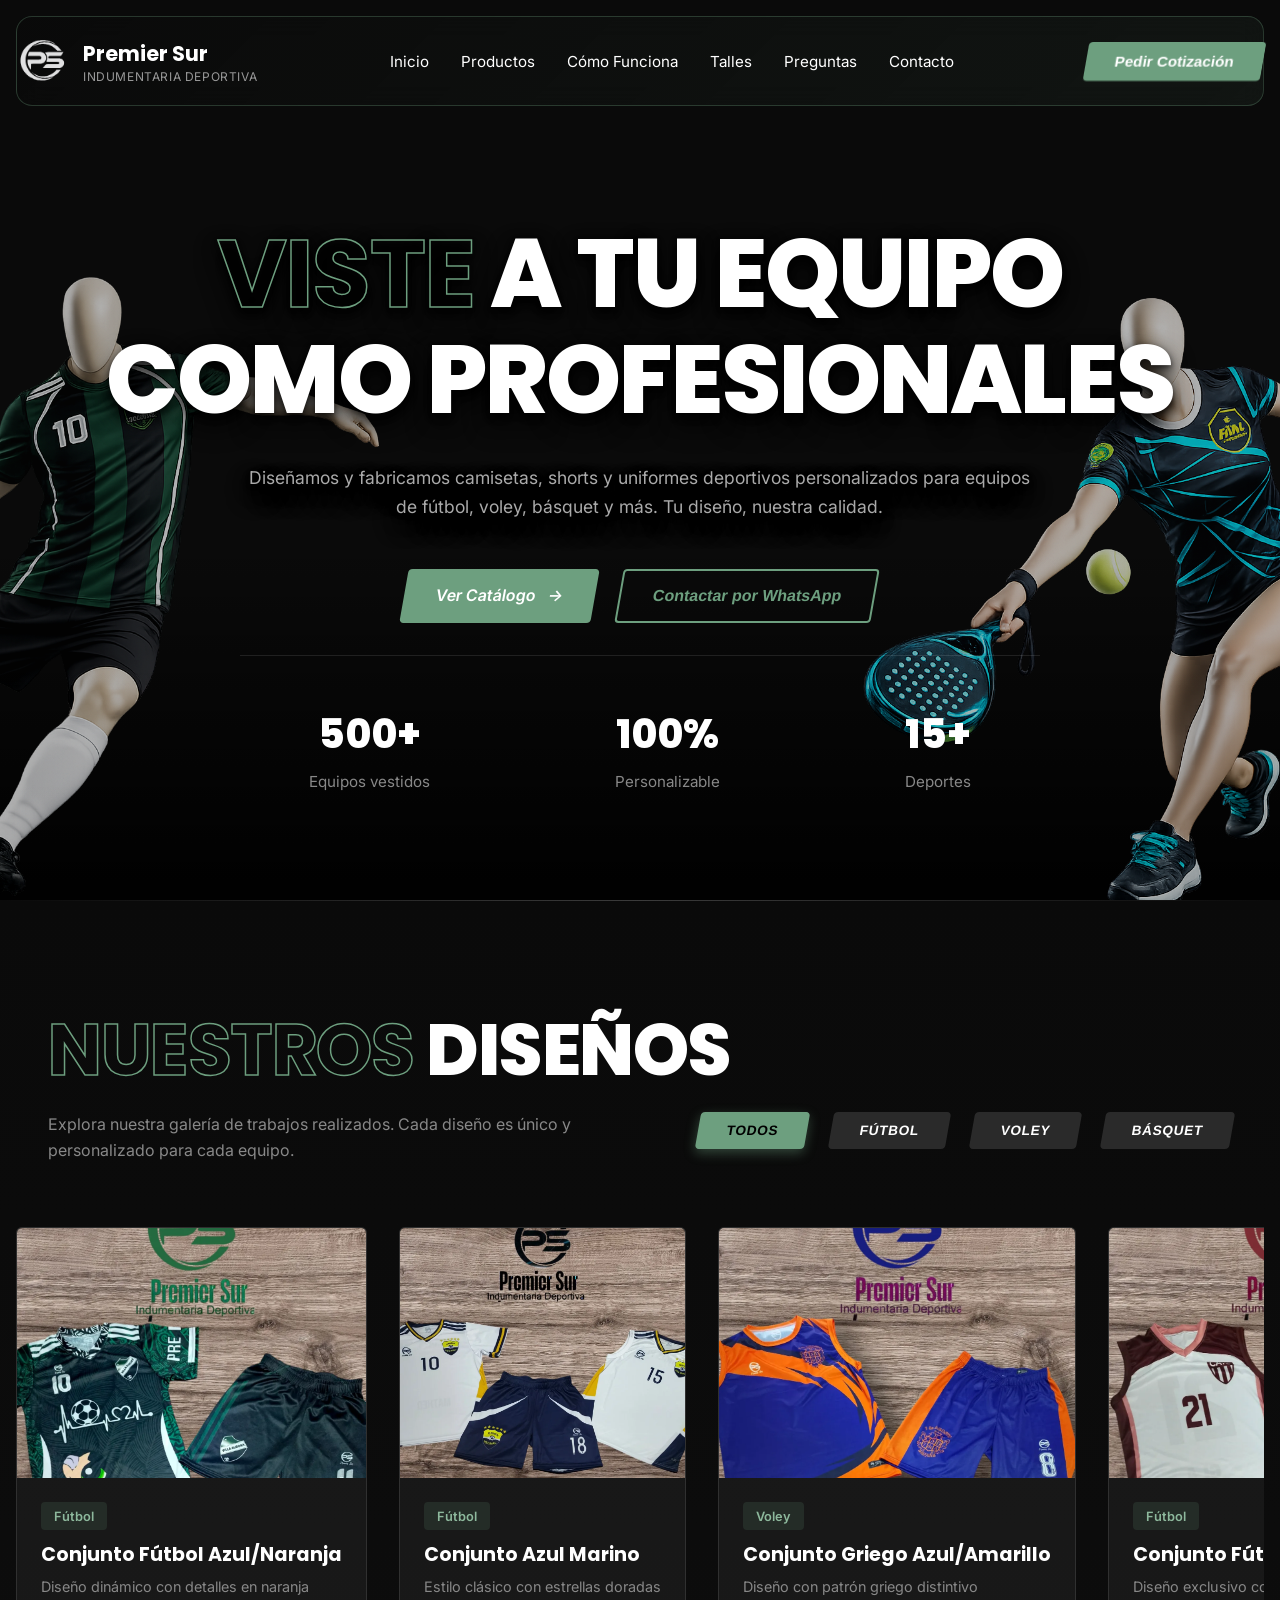
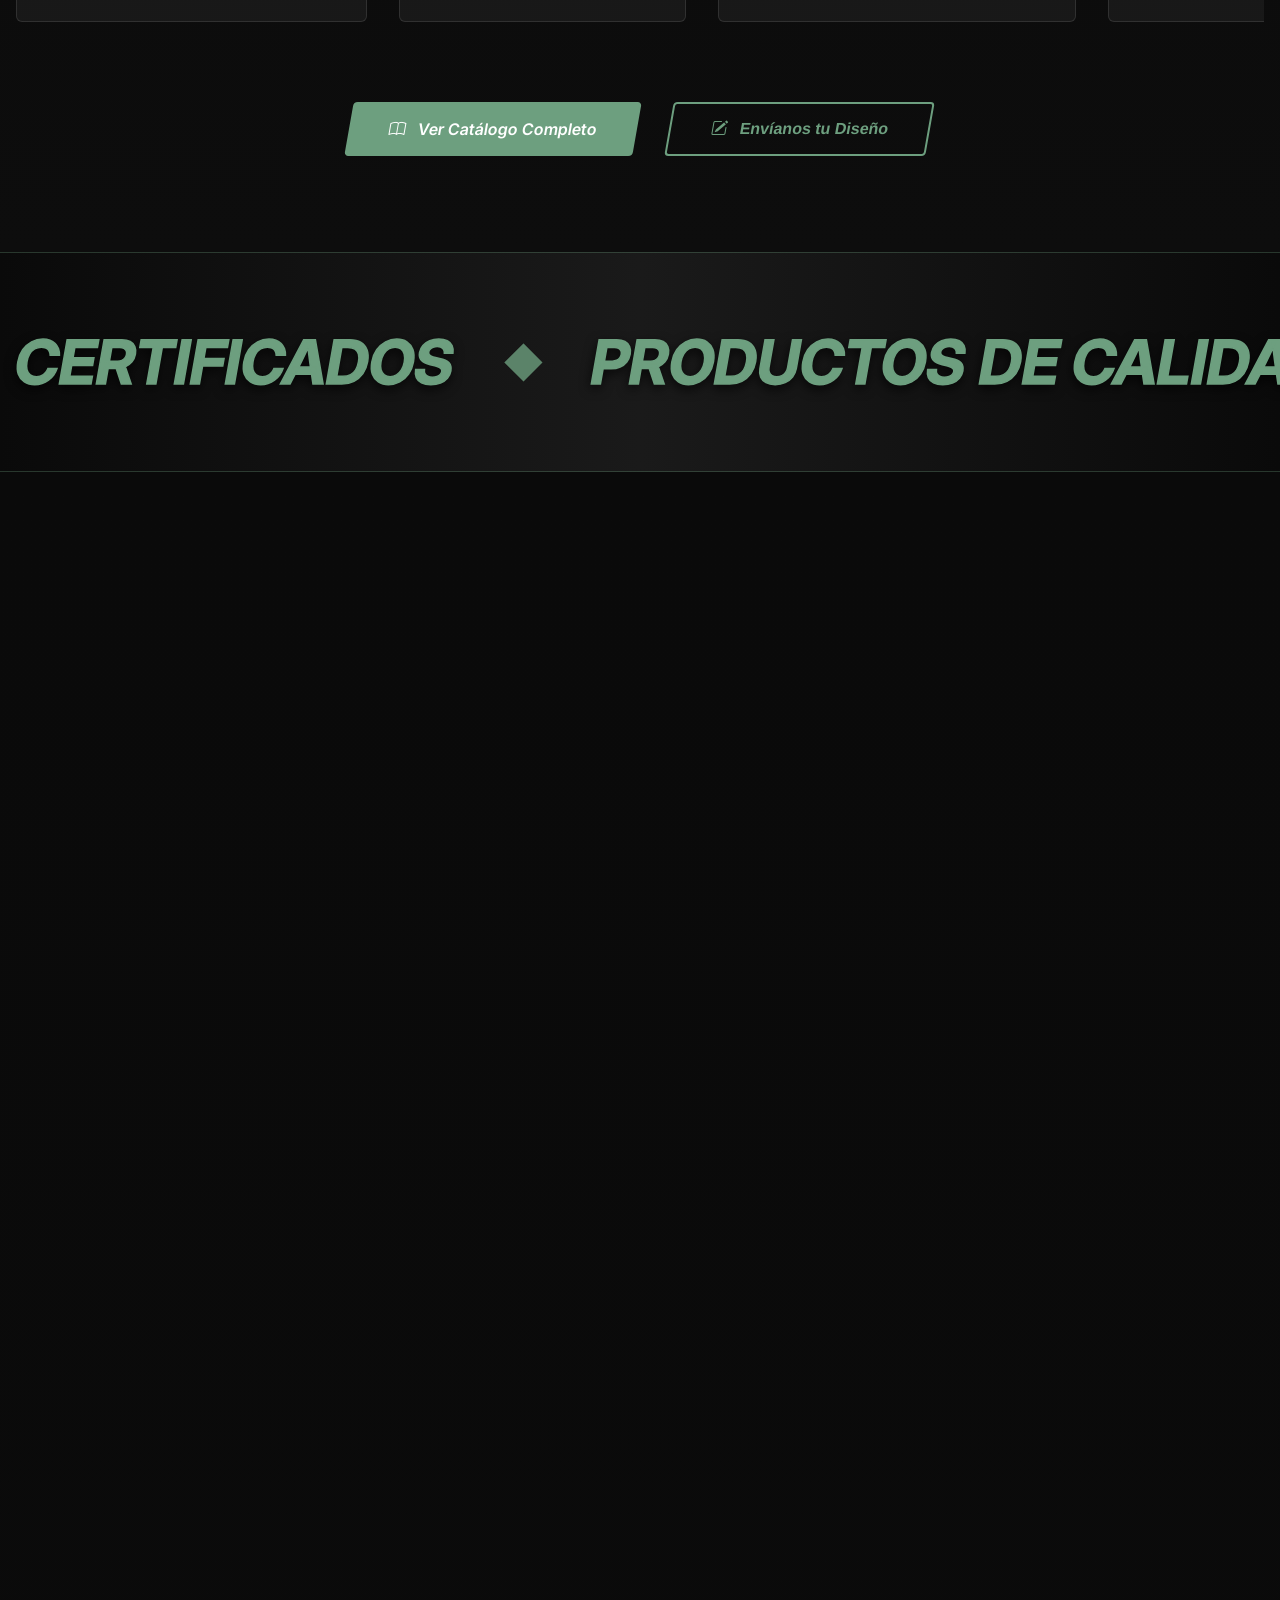
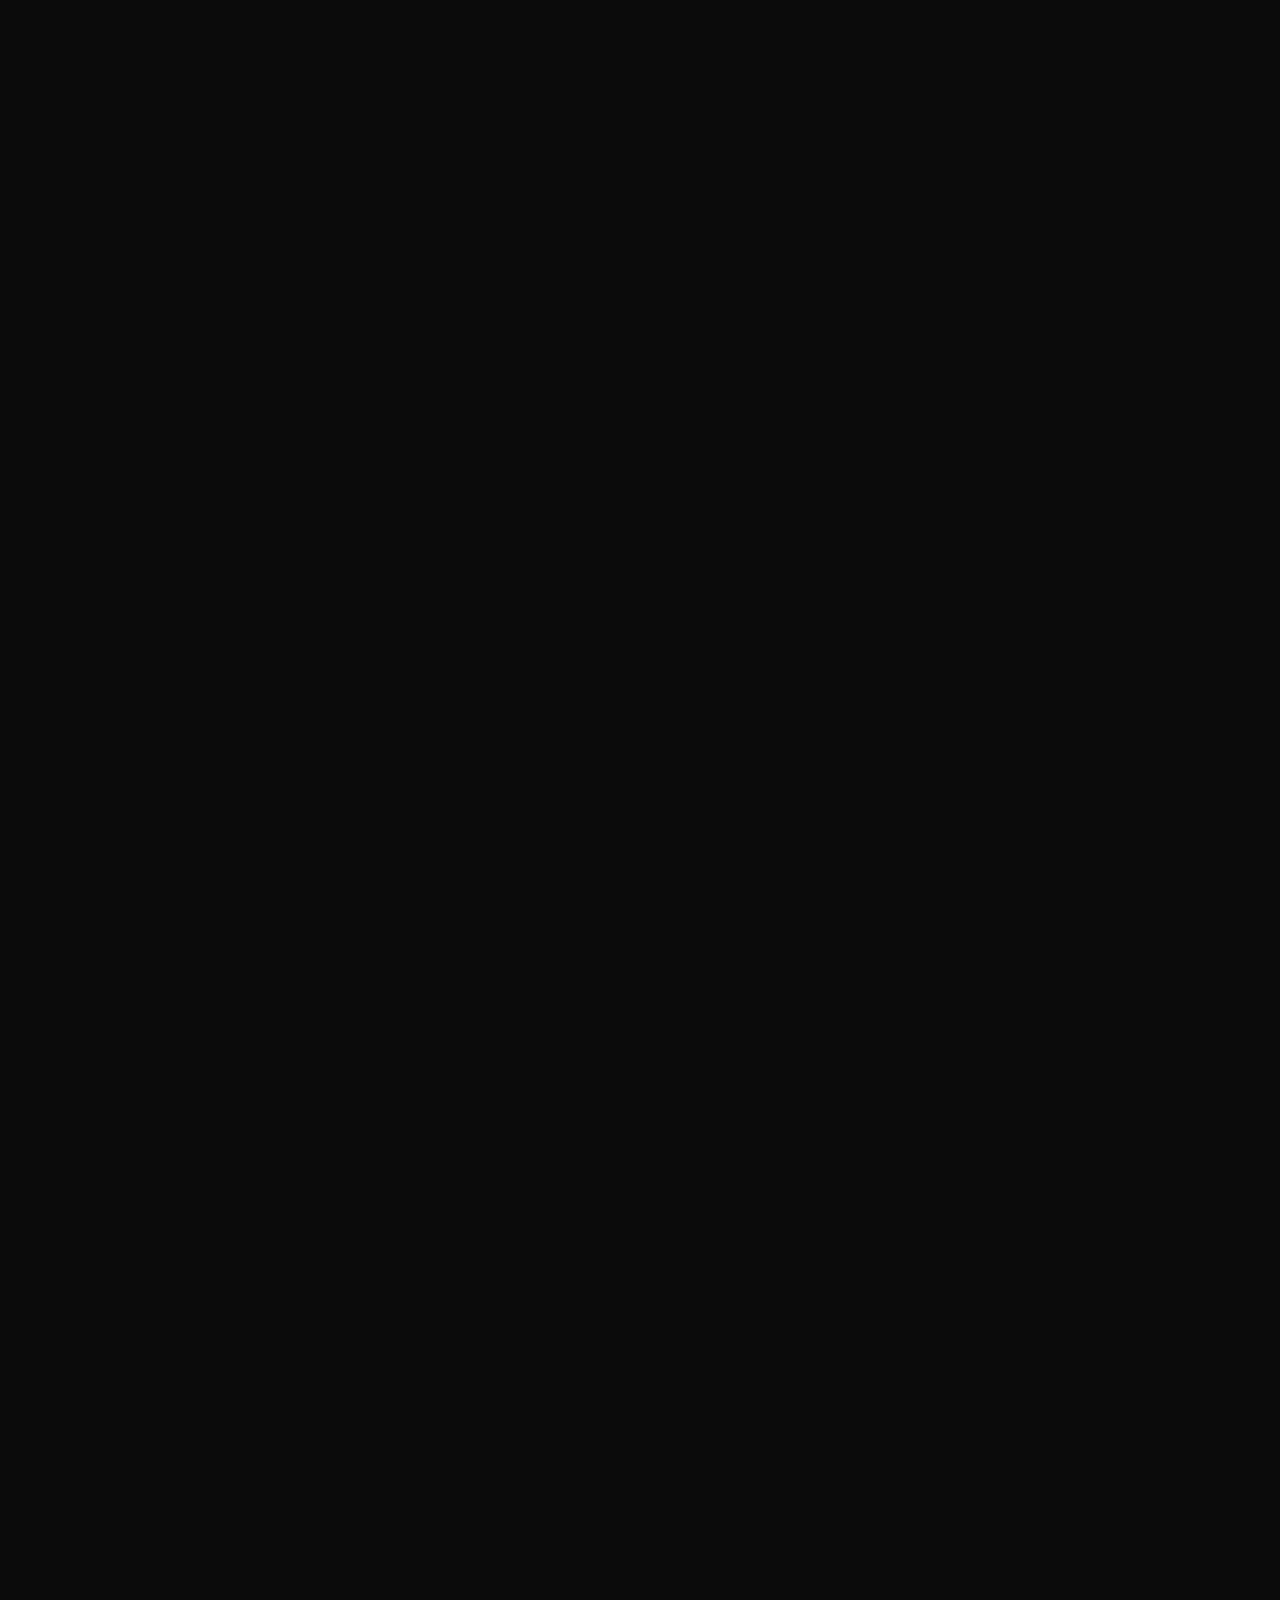
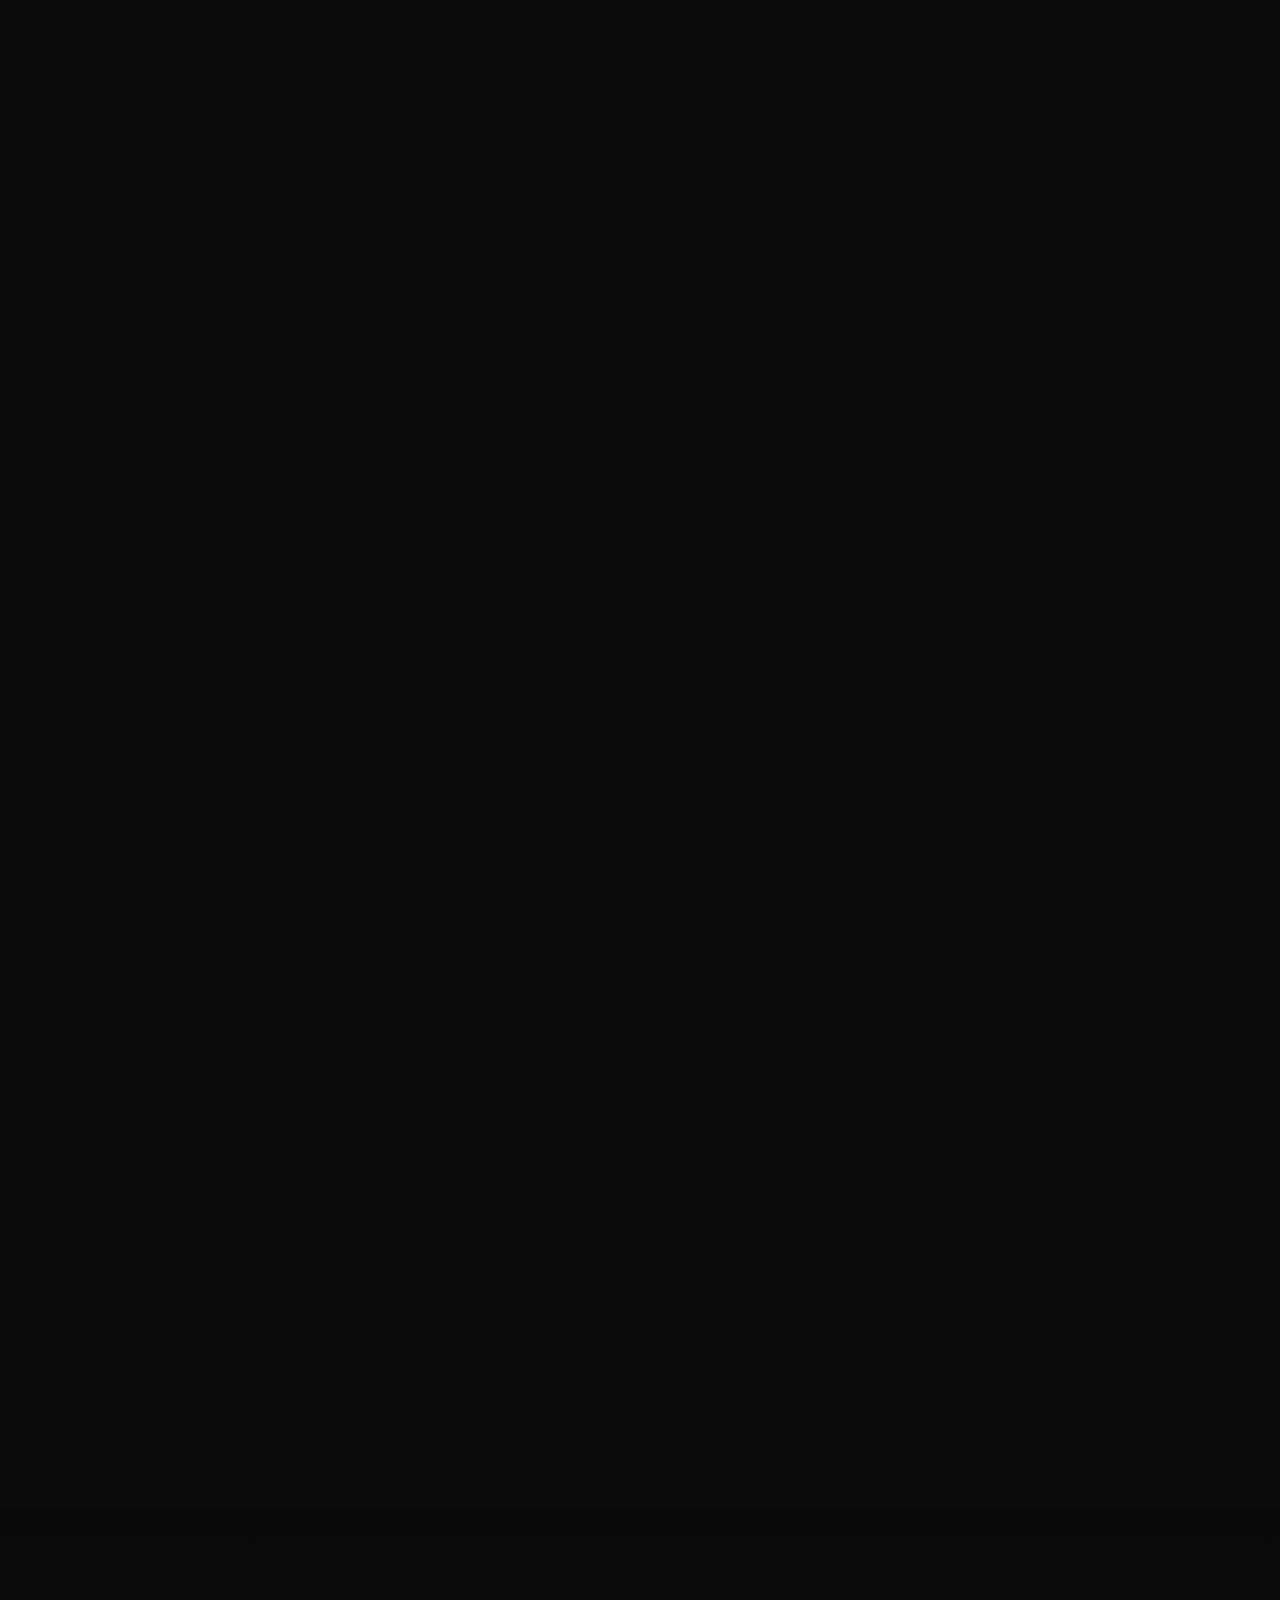
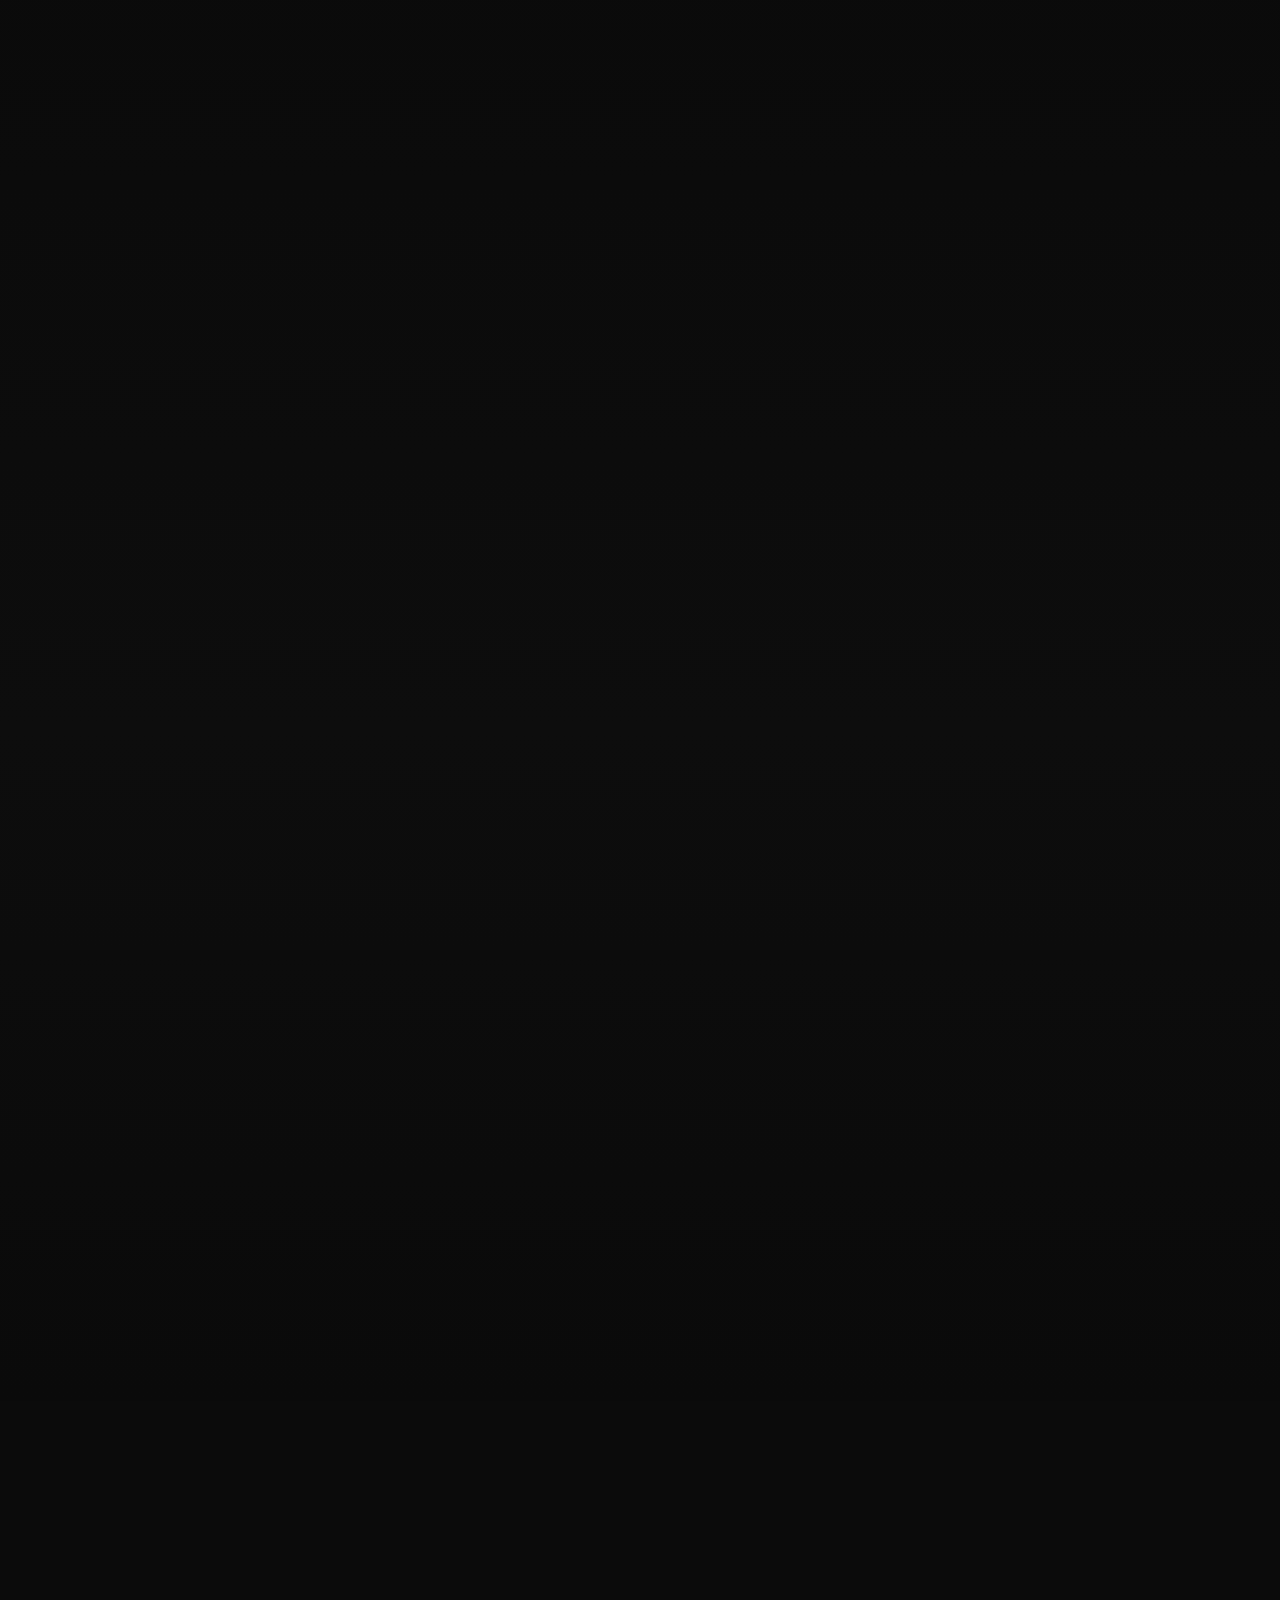
==== index.html @ 98ec3202 "Add files via upload" ====
<!doctype html>
<html lang="es">
  <head>
    <meta charset="UTF-8" />
    <meta name="viewport" content="width=device-width, initial-scale=1.0" />
    <title>Premier Sur - Indumentaria Deportiva</title>
    <link rel="preload" as="image" href="assets/Imagenes/Mockup 3.png" />
    <link rel="stylesheet" href="style.css" />
    <link
      rel="icon"
      type="image/png"
      href="assets/Logos/Premier Sur - Logo.png"
    />
    <link rel="preconnect" href="https://fonts.googleapis.com" />
    <link rel="preconnect" href="https://fonts.gstatic.com" crossorigin />
    <link
      href="https://fonts.googleapis.com/css2?family=Inter:wght@300;400;500;600;700&family=Poppins:wght@600;700;800&display=swap"
      rel="stylesheet"
    />
    <link
      rel="stylesheet"
      href="https://cdnjs.cloudflare.com/ajax/libs/font-awesome/6.4.0/css/all.min.css"
    />
    <link
      rel="stylesheet"
      href="https://cdn.jsdelivr.net/npm/bootstrap-icons@1.11.0/font/bootstrap-icons.css"
    />
  </head>
  <body>
    <!-- Progress Bar -->
    <div class="progress-bar" id="progressBar"></div>

    <!-- Navbar -->
    <nav class="navbar">
      <div class="navbar-container">
        <div class="logo">
          <img
            src="assets/Logos/Premier Sur - Logo.png"
            alt="Premier Sur Logo"
            class="logo-img"
          />
          <div class="logo-text">
            <h1>Premier Sur</h1>
            <p>INDUMENTARIA DEPORTIVA</p>
          </div>
        </div>
        <ul class="nav-links">
          <li><a href="#inicio">Inicio</a></li>
          <li><a href="#productos">Productos</a></li>
          <li><a href="#como-funciona">Cómo Funciona</a></li>
          <li><a href="#talles">Talles</a></li>
          <li><a href="#preguntas">Preguntas</a></li>
          <li><a href="#contacto">Contacto</a></li>
        </ul>
        <button class="btn-primary">Pedir Cotización</button>
        <button
          class="menu-hamburguesa"
          id="menuHamburguesa"
          type="button"
          aria-label="Abrir menú de navegación"
          aria-expanded="false"
          aria-controls="navLinksMobile"
        >
          <span></span>
          <span></span>
          <span></span>
        </button>
      </div>
      <!-- Menú móvil -->
      <ul class="nav-links-mobile" id="navLinksMobile">
        <li><a href="#inicio">Inicio</a></li>
        <li><a href="#productos">Productos</a></li>
        <li><a href="#como-funciona">Cómo Funciona</a></li>
        <li><a href="#talles">Talles</a></li>
        <li><a href="#preguntas">Preguntas</a></li>
        <li><a href="#contacto">Contacto</a></li>
        <li><a href="#" class="btn-primary-mobile">Pedir Cotización</a></li>
      </ul>
    </nav>

    <!-- Hero Section -->
    <section class="hero" id="inicio">
      <div id="vanta-waves"></div>
      <img
        src="assets/Imagenes/Mockup 3.png"
        alt="Jugador posando con uniforme deportivo"
        class="hero-player-bg"
        fetchpriority="high"
        decoding="async"
      />
      <img
        src="assets/Imagenes/Mockup Mujer 2.png"
        alt="Jugador posando con uniforme deportivo"
        class="hero-player-bg-right"
        decoding="async"
      />
      <div class="hero-content">
        <h2 class="hero-title">
          <span class="accent">VISTE</span> A TU EQUIPO <br />
          COMO PROFESIONALES
        </h2>

        <p class="hero-description">
          Diseñamos y fabricamos camisetas, shorts y uniformes deportivos
          personalizados para equipos de fútbol, voley, básquet y más. Tu
          diseño, nuestra calidad.
        </p>

        <div class="hero-buttons">
          <a href="catalogo/index.html" class="btn-secondary"
            >Ver Catálogo <span>→</span></a
          >
          <button class="btn-whatsapp">Contactar por WhatsApp</button>
        </div>

        <div class="hero-stats">
          <div class="stat">
            <h3>500+</h3>
            <p>Equipos vestidos</p>
          </div>
          <div class="stat">
            <h3>100%</h3>
            <p>Personalizable</p>
          </div>
          <div class="stat">
            <h3>15+</h3>
            <p>Deportes</p>
          </div>
        </div>
      </div>
    </section>

    <!-- Nuestros Diseños Section -->
    <section class="designs" id="productos">
      <div class="designs-container">
        <div class="designs-header">
          <h2 class="designs-title">
            <span class="accent">NUESTROS</span> DISEÑOS
          </h2>
          <div class="designs-footer">
            <p class="designs-description">
              Explora nuestra galería de trabajos realizados. Cada diseño es
              único y personalizado para cada equipo.
            </p>
            <!-- Filtros -->
            <div class="filters">
              <button class="filter-btn active" data-filter="todos">
                Todos
              </button>
              <button class="filter-btn" data-filter="futbol">Fútbol</button>
              <button class="filter-btn" data-filter="voley">Voley</button>
              <button class="filter-btn" data-filter="basquet">Básquet</button>
            </div>
          </div>
        </div>

        <!-- Carrusel de Productos -->
        <div class="carousel-container">
          <div class="carousel">
            <!-- Producto 1 -->
            <div class="product-card" data-category="futbol">
              <div class="product-image">
                <img
                  src="assets/Productos/584405139_18020913800787778_7229598298872701147_n.webp"
                  alt="Conjunto Fútbol Azul/Naranja"
                  loading="lazy"
                  decoding="async"
                />
              </div>
              <div class="product-info">
                <span class="product-category">Fútbol</span>
                <h3 class="product-title">Conjunto Fútbol Azul/Naranja</h3>
                <p class="product-description">
                  Diseño dinámico con detalles en naranja
                </p>
              </div>
            </div>

            <!-- Producto 2 -->
            <div class="product-card" data-category="futbol">
              <div class="product-image">
                <img
                  src="assets/Productos/584622330_18020913872787778_2984332393380680425_n.webp"
                  alt="Conjunto Azul Marino"
                  loading="lazy"
                  decoding="async"
                />
              </div>
              <div class="product-info">
                <span class="product-category">Fútbol</span>
                <h3 class="product-title">Conjunto Azul Marino</h3>
                <p class="product-description">
                  Estilo clásico con estrellas doradas
                </p>
              </div>
            </div>

            <!-- Producto 3 -->
            <div class="product-card" data-category="voley">
              <div class="product-image">
                <img
                  src="assets/Productos/587605614_18020913896787778_8287935366397675098_n.webp"
                  alt="Conjunto Voley Griego"
                  loading="lazy"
                  decoding="async"
                />
              </div>
              <div class="product-info">
                <span class="product-category">Voley</span>
                <h3 class="product-title">Conjunto Griego Azul/Amarillo</h3>
                <p class="product-description">
                  Diseño con patrón griego distintivo
                </p>
              </div>
            </div>

            <!-- Producto 4 -->
            <div class="product-card" data-category="futbol">
              <div class="product-image">
                <img
                  src="assets/Productos/583894400_18020913605787778_8086942876133700660_n.webp"
                  alt="Conjunto Fútbol"
                  loading="lazy"
                  decoding="async"
                />
              </div>
              <div class="product-info">
                <span class="product-category">Fútbol</span>
                <h3 class="product-title">Conjunto Fútbol Personalizado</h3>
                <p class="product-description">
                  Diseño exclusivo con detalles especiales
                </p>
              </div>
            </div>

            <!-- Producto 5 -->
            <div class="product-card" data-category="basquet">
              <div class="product-image">
                <img
                  src="assets/Productos/583984630_18020913410787778_1029991910318949219_n.webp"
                  alt="Uniforme Básquet"
                  loading="lazy"
                  decoding="async"
                />
              </div>
              <div class="product-info">
                <span class="product-category">Básquet</span>
                <h3 class="product-title">Uniforme Básquet Moderno</h3>
                <p class="product-description">
                  Corte ergonómico de alto rendimiento
                </p>
              </div>
            </div>

            <!-- Producto 6 -->
            <div class="product-card" data-category="voley">
              <div class="product-image">
                <img
                  src="assets/Productos/584323780_18020913770787778_8447651840960342685_n.webp"
                  alt="Conjunto Voley"
                  loading="lazy"
                  decoding="async"
                />
              </div>
              <div class="product-info">
                <span class="product-category">Voley</span>
                <h3 class="product-title">Conjunto Voley Premium</h3>
                <p class="product-description">
                  Tela transpirable y resistente
                </p>
              </div>
            </div>
          </div>
        </div>

        <!-- Botones de Catálogo y Diseño -->
        <div class="products-buttons">
          <a href="/catalogo/" class="btn-catalog">
            <i class="bi bi-book"></i>
            Ver Catálogo Completo
          </a>
          <button class="btn-design">
            <i class="bi bi-pencil-square"></i>
            Envíanos tu Diseño
          </button>
        </div>
      </div>
    </section>

    <!-- Banner Animado -->
    <div class="banner-animado">
      <div class="banner-contenido">
        <span class="banner-texto">CERTIFICADOS</span>
        <span class="banner-separador">◆</span>
        <span class="banner-texto">PRODUCTOS DE CALIDAD</span>
        <span class="banner-separador">◆</span>
        <span class="banner-texto">LA MEJOR TELA</span>
        <span class="banner-separador">◆</span>
        <span class="banner-texto">DISEÑOS PERSONALIZADOS</span>
        <span class="banner-separador">◆</span>
        <span class="banner-texto">CONJUNTOS DEPORTIVOS</span>
        <span class="banner-separador">◆</span>
        <span class="banner-texto">ENTREGA RÁPIDA</span>
        <span class="banner-separador">◆</span>
        <span class="banner-texto">ENVÍOS AL PAÍS</span>
        <span class="banner-separador">◆</span>
        <span class="banner-texto">CERTIFICADOS</span>
        <span class="banner-separador">◆</span>
        <span class="banner-texto">PRODUCTOS DE CALIDAD</span>
        <span class="banner-separador">◆</span>
        <span class="banner-texto">LA MEJOR TELA</span>
        <span class="banner-separador">◆</span>
        <span class="banner-texto">DISEÑOS PERSONALIZADOS</span>
        <span class="banner-separador">◆</span>
        <span class="banner-texto">CONJUNTOS DEPORTIVOS</span>
        <span class="banner-separador">◆</span>
        <span class="banner-texto">ENTREGA RÁPIDA</span>
        <span class="banner-separador">◆</span>
        <span class="banner-texto">ENVÍOS AL PAÍS</span>
        <span class="banner-separador">◆</span>
      </div>
    </div>

    <!-- Cómo Funciona Section -->
    <section class="como-funciona" id="como-funciona">
      <div class="como-funciona-container">
        <h2 class="como-funciona-title">
          <span class="accent">CÓMO</span> FUNCIONA
        </h2>
        <p class="como-funciona-subtitle">
          En tan solo 4 simples pasos, tu equipo estará listo para salir a la
          cancha con la mejor indumentaria, combinando comodidad, estilo y
          calidad. Prepararse nunca fue tan fácil: seguí el proceso, personalizá
          los detalles y en poco tiempo tendrán todo listo para jugar y
          representar al equipo como se merece.
        </p>

        <!-- Los 4 pasos -->
        <div class="pasos-container">
          <!-- Paso 1 -->
          <div class="paso">
            <div class="paso-numero">01</div>
            <div class="paso-icon">
              <i class="bi bi-chat-left-text"></i>
            </div>
            <h3 class="paso-titulo">CONTACTANOS</h3>
            <p class="paso-descripcion">
              Escribinos por WhatsApp o completá el formulario con los detalles
              de tu equipo y lo que necesitas.
            </p>
          </div>

          <!-- Paso 2 -->
          <div class="paso">
            <div class="paso-numero">02</div>
            <div class="paso-icon">
              <i class="bi bi-palette"></i>
            </div>
            <h3 class="paso-titulo">ELEGÍ O DISEÑA</h3>
            <p class="paso-descripcion">
              Elegi un diseño de nuestro catálogo o envianos tu idea. Nosotros
              te llevaremos a la realidad.
            </p>
          </div>

          <!-- Paso 3 -->
          <div class="paso">
            <div class="paso-numero">03</div>
            <div class="paso-icon">
              <i class="bi bi-check-circle"></i>
            </div>
            <h3 class="paso-titulo">APROBÁ EL DISEÑO</h3>
            <p class="paso-descripcion">
              Te enviamos la propuesta de diseño para que la apruebes o hagamos
              los ajustes necesarios.
            </p>
          </div>

          <!-- Paso 4 -->
          <div class="paso">
            <div class="paso-numero">04</div>
            <div class="paso-icon">
              <i class="bi bi-truck"></i>
            </div>
            <h3 class="paso-titulo">RECIBÍ TU PEDIDO</h3>
            <p class="paso-descripcion">
              Fabricamos tu pedido con los mejores materiales y te lo enviamos o
              lo retiras en nuestro local.
            </p>
          </div>
        </div>

        <!-- Información adicional -->
        <div class="info-adicional">
          <div class="info-card">
            <h3 class="info-title">7-14 DÍAS</h3>
            <p class="info-text">Tiempo de entrega promedio</p>
          </div>
          <div class="info-card">
            <h3 class="info-title">DESDE 10 UNIDADES</h3>
            <p class="info-text">Pedido mínimo</p>
          </div>
          <div class="info-card">
            <h3 class="info-title">ENVÍOS</h3>
            <p class="info-text">A todo el país</p>
          </div>
        </div>
      </div>
    </section>

    <!-- Tabla de Talles Section -->
    <section class="talles" id="talles">
      <img
        src="assets/Imagenes/Mockup 5.png"
        alt="Uniforme deportivo mujer"
        class="talles-player-bg-right"
        loading="lazy"
        decoding="async"
      />
      <div class="talles-container">
        <div class="talles-header">
          <div class="talles-header-left">
            <p class="talles-label">MEDIDAS</p>
            <h2 class="talles-title">
              TABLA DE <span class="accent">TALLES</span>
            </h2>
            <p class="talles-subtitle">
              Conjuntos deportivos unisex - Medidas en centímetros
            </p>
          </div>

          <!-- Pestañas de Prenda -->
          <div class="talles-tabs">
            <button class="talles-tab active" data-tab="camiseta">
              CAMISETA
            </button>
            <button class="talles-tab" data-tab="short">SHORT</button>
          </div>
        </div>

        <!-- Contenedor de Camiseta -->
        <div class="talles-content active" id="tab-camiseta">
          <!-- Niños / Juvenil -->
          <div class="talles-section">
            <h3 class="talles-section-title">NIÑOS / JUVENIL</h3>
            <div class="talles-grid">
              <div class="talle-card">
                <span class="talle-size">2</span>
                <div class="talle-measures">
                  <p>A: 32cm</p>
                  <p>L: 42cm</p>
                </div>
              </div>
              <div class="talle-card">
                <span class="talle-size">4</span>
                <div class="talle-measures">
                  <p>A: 34cm</p>
                  <p>L: 46cm</p>
                </div>
              </div>
              <div class="talle-card">
                <span class="talle-size">6</span>
                <div class="talle-measures">
                  <p>A: 36cm</p>
                  <p>L: 50cm</p>
                </div>
              </div>
              <div class="talle-card">
                <span class="talle-size">8</span>
                <div class="talle-measures">
                  <p>A: 38cm</p>
                  <p>L: 54cm</p>
                </div>
              </div>
              <div class="talle-card">
                <span class="talle-size">10</span>
                <div class="talle-measures">
                  <p>A: 40cm</p>
                  <p>L: 58cm</p>
                </div>
              </div>
              <div class="talle-card">
                <span class="talle-size">12</span>
                <div class="talle-measures">
                  <p>A: 42cm</p>
                  <p>L: 62cm</p>
                </div>
              </div>
              <div class="talle-card">
                <span class="talle-size">14</span>
                <div class="talle-measures">
                  <p>A: 44cm</p>
                  <p>L: 66cm</p>
                </div>
              </div>
              <div class="talle-card">
                <span class="talle-size">16</span>
                <div class="talle-measures">
                  <p>A: 46cm</p>
                  <p>L: 70cm</p>
                </div>
              </div>
            </div>
          </div>

          <!-- Adultos -->
          <div class="talles-section">
            <h3 class="talles-section-title">ADULTOS</h3>
            <div class="talles-grid">
              <div class="talle-card">
                <span class="talle-size">S</span>
                <div class="talle-measures">
                  <p>A: 45cm</p>
                  <p>L: 68cm</p>
                </div>
              </div>
              <div class="talle-card">
                <span class="talle-size">M</span>
                <div class="talle-measures">
                  <p>A: 50cm</p>
                  <p>L: 70cm</p>
                </div>
              </div>
              <div class="talle-card">
                <span class="talle-size">L</span>
                <div class="talle-measures">
                  <p>A: 54cm</p>
                  <p>L: 72cm</p>
                </div>
              </div>
              <div class="talle-card">
                <span class="talle-size">XL</span>
                <div class="talle-measures">
                  <p>A: 58cm</p>
                  <p>L: 74cm</p>
                </div>
              </div>
              <div class="talle-card">
                <span class="talle-size">2XL</span>
                <div class="talle-measures">
                  <p>A: 62cm</p>
                  <p>L: 76cm</p>
                </div>
              </div>
              <div class="talle-card">
                <span class="talle-size">3XL</span>
                <div class="talle-measures">
                  <p>A: 66cm</p>
                  <p>L: 78cm</p>
                </div>
              </div>
              <div class="talle-card">
                <span class="talle-size">4XL</span>
                <div class="talle-measures">
                  <p>A: 70cm</p>
                  <p>L: 80cm</p>
                </div>
              </div>
              <div class="talle-card">
                <span class="talle-size">5XL</span>
                <div class="talle-measures">
                  <p>A: 74cm</p>
                  <p>L: 82cm</p>
                </div>
              </div>
            </div>
          </div>
        </div>

        <!-- Contenedor de Short -->
        <div class="talles-content" id="tab-short">
          <!-- Niños / Juvenil -->
          <div class="talles-section">
            <h3 class="talles-section-title">NIÑOS / JUVENIL</h3>
            <div class="talles-grid">
              <div class="talle-card">
                <span class="talle-size">2</span>
                <div class="talle-measures">
                  <p>A: 27cm</p>
                  <p>L: 29cm</p>
                </div>
              </div>
              <div class="talle-card">
                <span class="talle-size">4</span>
                <div class="talle-measures">
                  <p>A: 28cm</p>
                  <p>L: 32cm</p>
                </div>
              </div>
              <div class="talle-card">
                <span class="talle-size">6</span>
                <div class="talle-measures">
                  <p>A: 29cm</p>
                  <p>L: 33cm</p>
                </div>
              </div>
              <div class="talle-card">
                <span class="talle-size">8</span>
                <div class="talle-measures">
                  <p>A: 30cm</p>
                  <p>L: 35cm</p>
                </div>
              </div>
              <div class="talle-card">
                <span class="talle-size">10</span>
                <div class="talle-measures">
                  <p>A: 32cm</p>
                  <p>L: 39cm</p>
                </div>
              </div>
              <div class="talle-card">
                <span class="talle-size">12</span>
                <div class="talle-measures">
                  <p>A: 33cm</p>
                  <p>L: 40cm</p>
                </div>
              </div>
              <div class="talle-card">
                <span class="talle-size">14</span>
                <div class="talle-measures">
                  <p>A: 34cm</p>
                  <p>L: 42cm</p>
                </div>
              </div>
              <div class="talle-card">
                <span class="talle-size">16</span>
                <div class="talle-measures">
                  <p>A: 35cm</p>
                  <p>L: 44cm</p>
                </div>
              </div>
            </div>
          </div>

          <!-- Adultos -->
          <div class="talles-section">
            <h3 class="talles-section-title">ADULTOS</h3>
            <div class="talles-grid">
              <div class="talle-card">
                <span class="talle-size">S</span>
                <div class="talle-measures">
                  <p>A: 36cm</p>
                  <p>L: 47cm</p>
                </div>
              </div>
              <div class="talle-card">
                <span class="talle-size">M</span>
                <div class="talle-measures">
                  <p>A: 37cm</p>
                  <p>L: 50cm</p>
                </div>
              </div>
              <div class="talle-card">
                <span class="talle-size">L</span>
                <div class="talle-measures">
                  <p>A: 39cm</p>
                  <p>L: 52cm</p>
                </div>
              </div>
              <div class="talle-card">
                <span class="talle-size">XL</span>
                <div class="talle-measures">
                  <p>A: 41cm</p>
                  <p>L: 55cm</p>
                </div>
              </div>
              <div class="talle-card">
                <span class="talle-size">2XL</span>
                <div class="talle-measures">
                  <p>A: 43cm</p>
                  <p>L: 57cm</p>
                </div>
              </div>
              <div class="talle-card">
                <span class="talle-size">3XL</span>
                <div class="talle-measures">
                  <p>A: 45cm</p>
                  <p>L: 60cm</p>
                </div>
              </div>
              <div class="talle-card">
                <span class="talle-size">4XL</span>
                <div class="talle-measures">
                  <p>A: 47cm</p>
                  <p>L: 62cm</p>
                </div>
              </div>
              <div class="talle-card">
                <span class="talle-size">5XL</span>
                <div class="talle-measures">
                  <p>A: 49cm</p>
                  <p>L: 65cm</p>
                </div>
              </div>
            </div>
          </div>
        </div>

        <!-- Botón de Descarga -->
        <div class="talles-download-btn-container">
          <button id="downloadTallesBtn" class="btn-download-talles">
            <i class="bi bi-download"></i> DESCARGAR TABLA DE TALLES
          </button>
        </div>
      </div>
    </section>

    <!-- Testimonios Section -->
    <section class="testimonios" id="testimonios">
      <div class="testimonios-container">
        <div class="testimonios-header">
          <p class="testimonios-label">COMUNIDAD PREMIER SUR</p>
          <h2 class="testimonios-title">
            <span class="accent">TESTIMONIOS</span> REALES
          </h2>
          <p class="testimonios-subtitle">
            Equipos de todo el pais confian en nosotros para vestir cada torneo,
            entrenamiento y final.
          </p>
        </div>

        <div class="testimonios-grid">
          <article class="testimonio-card">
            <div
              class="testimonio-rating"
              aria-label="Calificacion 5 estrellas"
            >
              <i class="bi bi-star-fill"></i>
              <i class="bi bi-star-fill"></i>
              <i class="bi bi-star-fill"></i>
              <i class="bi bi-star-fill"></i>
              <i class="bi bi-star-fill"></i>
            </div>
            <p class="testimonio-text">
              "Nos entregaron los conjuntos justo antes del campeonato. La tela
              es comoda, fresca y los colores quedaron identicos al diseno que
              enviamos."
            </p>
            <div class="testimonio-author">
              <h3 class="testimonio-name">Matias R.</h3>
              <p class="testimonio-team">DT - Club Atletico Varela</p>
            </div>
          </article>

          <article class="testimonio-card">
            <div
              class="testimonio-rating"
              aria-label="Calificacion 5 estrellas"
            >
              <i class="bi bi-star-fill"></i>
              <i class="bi bi-star-fill"></i>
              <i class="bi bi-star-fill"></i>
              <i class="bi bi-star-fill"></i>
              <i class="bi bi-star-fill"></i>
            </div>
            <p class="testimonio-text">
              "Pedimos camisetas y shorts para toda la categoria infantil. Las
              medidas salieron perfectas y el equipo de Premier Sur respondio
              rapidisimo."
            </p>
            <div class="testimonio-author">
              <h3 class="testimonio-name">Carolina M.</h3>
              <p class="testimonio-team">Coordinadora - Escuela Union Voley</p>
            </div>
          </article>

          <article class="testimonio-card">
            <div
              class="testimonio-rating"
              aria-label="Calificacion 5 estrellas"
            >
              <i class="bi bi-star-fill"></i>
              <i class="bi bi-star-fill"></i>
              <i class="bi bi-star-fill"></i>
              <i class="bi bi-star-fill"></i>
              <i class="bi bi-star-fill"></i>
            </div>
            <p class="testimonio-text">
              "Excelente terminacion y muy buena atencion en todo el proceso.
              Volvimos a pedir para la segunda tira porque los jugadores
              quedaron encantados."
            </p>
            <div class="testimonio-author">
              <h3 class="testimonio-name">Nicolas S.</h3>
              <p class="testimonio-team">Capitan - Basquet Sur</p>
            </div>
          </article>
        </div>
      </div>
    </section>

    <!-- Cotización Section -->
    <section class="cotizacion" id="cotizacion">
      <div class="cotizacion-container">
        <!-- Lado Izquierdo - Introducción -->
        <div class="cotizacion-intro">
          <span class="cotizacion-eyebrow">Pedidos a medida</span>
          <h2 class="cotizacion-title">
            PEDÍ TU<br /><span class="accent">COTIZACIÓN</span>
          </h2>
          <p class="cotizacion-description">
            Completá el formulario y te enviamos una propuesta clara con diseño,
            tiempos y costos. Trabajamos rápido y con foco en tu identidad.
          </p>

          <div class="cotizacion-steps">
            <div class="cotizacion-step">
              <span class="cotizacion-step-index">01</span>
              <div>
                <h3>Contanos tu idea</h3>
                <p>Detalle de deporte, cantidades y estilo.</p>
              </div>
            </div>
            <div class="cotizacion-step">
              <span class="cotizacion-step-index">02</span>
              <div>
                <h3>Propuesta y boceto</h3>
                <p>Te compartimos opciones en menos de 24 hs hábiles.</p>
              </div>
            </div>
            <div class="cotizacion-step">
              <span class="cotizacion-step-index">03</span>
              <div>
                <h3>Producción y entrega</h3>
                <p>Coordinamos talles, muestras y fechas de entrega.</p>
              </div>
            </div>
          </div>

          <div class="cotizacion-trust">
            <div class="cotizacion-trust-card">
              <i class="bi bi-whatsapp"></i>
              <div>
                <p class="cotizacion-trust-title">WhatsApp directo</p>
                <p class="cotizacion-trust-text">+54 9 11 1234-5678</p>
              </div>
            </div>
            <div class="cotizacion-trust-card">
              <i class="bi bi-envelope"></i>
              <div>
                <p class="cotizacion-trust-title">Email comercial</p>
                <p class="cotizacion-trust-text">info@premiersur.com</p>
              </div>
            </div>
          </div>

          <div class="cotizacion-badges">
            <div class="cotizacion-badge">
              <i class="bi bi-shield-check"></i>
              Pagos seguros
            </div>
            <div class="cotizacion-badge">
              <i class="bi bi-palette"></i>
              Diseño personalizado
            </div>
            <div class="cotizacion-badge">
              <i class="bi bi-truck"></i>
              Envíos coordinados
            </div>
          </div>
        </div>

        <!-- Lado Derecho - Formulario -->
        <div class="cotizacion-right">
          <div class="cotizacion-form-head">
            <p class="cotizacion-form-kicker">Formulario express</p>
            <h3>Recibí una propuesta en 24 hs</h3>
            <p>Completá los datos básicos y te respondemos sin demoras.</p>
          </div>
          <form class="cotizacion-form">
            <div class="form-row">
              <div class="form-group">
                <label for="nombre">Nombre completo</label>
                <input type="text" id="nombre" placeholder="Tu nombre" />
              </div>
              <div class="form-group">
                <label for="email">Email</label>
                <input type="email" id="email" placeholder="tu@email.com" />
              </div>
            </div>

            <div class="form-row">
              <div class="form-group">
                <label for="equipo">Nombre del equipo</label>
                <input type="text" id="equipo" placeholder="Club Atlético..." />
              </div>
              <div class="form-group">
                <label for="deporte">Deporte</label>
                <select id="deporte">
                  <option value="">Seleccionar...</option>
                  <option value="futbol">Fútbol</option>
                  <option value="voley">Voley</option>
                  <option value="basquet">Básquet</option>
                  <option value="handball">Handball</option>
                  <option value="otro">Otro</option>
                </select>
              </div>
            </div>

            <div class="form-group">
              <label for="cantidad">Cantidad aproximada de prendas</label>
              <input
                type="text"
                id="cantidad"
                placeholder="Ej: 15 camisetas + 15 shorts"
              />
            </div>

            <div class="form-group">
              <label for="mensaje">Mensaje (opcional)</label>
              <textarea
                id="mensaje"
                rows="4"
                placeholder="Contanos más sobre lo que necesitás..."
              ></textarea>
            </div>

            <button type="submit" class="btn-enviar">
              Enviar Solicitud
              <i class="bi bi-send"></i>
            </button>

            <p class="form-disclaimer">
              Al enviar, aceptas ser contactado por nuestro equipo comercial.
            </p>
          </form>
        </div>
      </div>
    </section>

    <!-- Banner CTA con Parallax -->
    <section class="banner-cta" id="banner-cta">
      <div class="banner-cta-parallax"></div>
      <div class="banner-cta-content">
        <div class="banner-cta-text">
          <h2 class="banner-cta-title">
            DISEÑA EL UNIFORME PERFECTO PARA TU EQUIPO
          </h2>
          <p class="banner-cta-subtitle">
            Te ayudamos a crear equipaciones personalizadas con calidad y
            estilo.
          </p>
        </div>
        <button class="banner-cta-btn">Solicitar Cotización</button>
      </div>
      <div class="banner-cta-overlay"></div>
    </section>

    <!-- Contacto Section -->
    <section class="contacto" id="contacto">
      <div class="contacto-container">
        <div class="contacto-header">
          <div class="contacto-header-text">
            <span class="contacto-eyebrow">Contacto directo</span>
            <h2 class="contacto-title">
              <span class="accent">Hablemos</span> de tu próximo uniforme
            </h2>
            <p class="contacto-subtitle">
              Estamos en Florencio Varela para acompañarte de principio a fin.
              Coordinamos medidas, diseños y tiempos para que tu equipo llegue
              impecable a cada partido.
            </p>
          </div>
          <div class="contacto-header-card">
            <p class="contacto-header-kicker">Atención personalizada</p>
            <p class="contacto-header-main">
              Respondemos en menos de 24 hs hábiles con propuestas claras y sin
              vueltas.
            </p>
            <div class="contacto-header-actions">
              <a class="contacto-primary" href="#cotizacion"
                >Pedir cotización</a
              >
              <a
                class="contacto-secondary"
                href="https://wa.me/5491124567890"
                target="_blank"
                rel="noreferrer"
                >WhatsApp directo</a
              >
            </div>
          </div>
        </div>

        <div class="contacto-grid">
          <div class="contacto-panel contacto-panel-info">
            <div class="contacto-item">
              <div class="contacto-item-icon">
                <i class="bi bi-geo-alt"></i>
              </div>
              <div class="contacto-item-body">
                <h3>Dirección</h3>
                <p>
                  Av. Gral. José de San Martín 2395<br />B1888 Florencio Varela,
                  Buenos Aires
                </p>
                <span class="contacto-item-note">Atención con cita previa</span>
              </div>
            </div>

            <div class="contacto-item">
              <div class="contacto-item-icon">
                <i class="bi bi-telephone"></i>
              </div>
              <div class="contacto-item-body">
                <h3>Teléfonos</h3>
                <p>
                  Ventas: +54 9 11 2456-7890<br />Soporte: +54 9 11 3789-4561<br />Consultas:
                  +54 9 11 5123-6789
                </p>
              </div>
            </div>

            <div class="contacto-item">
              <div class="contacto-item-icon">
                <i class="bi bi-envelope"></i>
              </div>
              <div class="contacto-item-body">
                <h3>Email comercial</h3>
                <p>info@premiersur.com</p>
                <span class="contacto-item-note">Envíos de talles y logos</span>
              </div>
            </div>

            <div class="contacto-item contacto-item-highlight">
              <div class="contacto-item-icon">
                <i class="bi bi-lightning-charge"></i>
              </div>
              <div class="contacto-item-body">
                <h3>Respuesta rápida</h3>
                <p>
                  Si necesitás urgencia, escribinos por WhatsApp y activamos el
                  pedido prioritario.
                </p>
              </div>
            </div>
          </div>

          <div class="contacto-panel contacto-panel-map">
            <div class="contacto-map-wrapper">
              <iframe
                class="contacto-mapa"
                src="https://www.google.com/maps/embed?pb=!1m18!1m12!1m3!1d3278.5524846282457!2d-58.26919!3d-34.743519!2m3!1f0!2f0!3f0!3m2!1i1024!2i768!4f13.1!3m3!1m2!1s0x95a32e0e0e0e0e0d%3A0x0!2sAv.%20Gral.%20Jos%C3%A9%20de%20San%20Mart%C3%ADn%202395%2C%20B1888%20Florencio%20Varela!5e0!3m2!1ses!2sar!4v1234567890"
                allowfullscreen=""
                loading="lazy"
                referrerpolicy="no-referrer-when-downgrade"
              >
              </iframe>
            </div>
            <div class="contacto-hours">
              <div class="contacto-hours-title">
                <i class="bi bi-clock"></i>
                Horarios de atención
              </div>
              <p>
                Lunes a Viernes: 09:00 - 18:00 hs<br />Sábados: 10:00 - 16:00 hs
              </p>
              <p class="contacto-hours-note">
                Coordiná tu visita y te preparamos muestras a medida.
              </p>
            </div>
          </div>
        </div>

        <div class="contacto-social">
          <span>Seguinos:</span>
          <div class="contacto-social-links">
            <a href="#" aria-label="Instagram Premier Sur">
              <i class="bi bi-instagram"></i>
              @premiersur.oficial
            </a>
            <a href="#" aria-label="Facebook Premier Sur">
              <i class="bi bi-facebook"></i>
              @PremierSurAR
            </a>
          </div>
        </div>
      </div>
    </section>

    <!-- Preguntas Frecuentes Section - Dos Columnas -->
    <section class="faq-section" id="preguntas">
      <div class="faq-wrapper">
        <!-- Columna Izquierda - Respuestas -->
        <div class="faq-left">
          <h2 class="faq-main-title">
            <span class="accent">PREGUNTAS</span><br />FRECUENTES
          </h2>
          <p class="faq-subtitle">
            Encuentra respuestas a las dudas más comunes
          </p>

          <div class="faq-answer-container">
            <!-- Respuesta 1 -->
            <div class="faq-answer-item active" data-index="0">
              <h3 class="faq-answer-title">¿Cómo reservo una cotización?</h3>
              <p class="faq-answer-text">
                Podés contactarnos por WhatsApp, completar nuestro formulario en
                línea o visitarnos en nuestro local en Florencio Varela. Nos
                encargaremos de coordinar los detalles de tu pedido y
                presentarte opciones personalizadas según las necesidades de tu
                equipo.
              </p>
            </div>

            <!-- Respuesta 2 -->
            <div class="faq-answer-item" data-index="1">
              <h3 class="faq-answer-title">¿Qué métodos de pago aceptan?</h3>
              <p class="faq-answer-text">
                Aceptamos transferencias bancarias, efectivo, tarjetas de
                crédito y débito. Para pedidos grandes, podemos ofrecer opciones
                de financiación especiales. Consultá con nuestro equipo
                comercial sobre las mejores opciones para tu equipo.
              </p>
            </div>

            <!-- Respuesta 3 -->
            <div class="faq-answer-item" data-index="2">
              <h3 class="faq-answer-title">
                ¿Puedo cambiar o cancelar mi pedido?
              </h3>
              <p class="faq-answer-text">
                Sí, los cambios y cancelaciones están permitidos dentro de los
                primeros 7 días del pedido. Una vez que iniciamos la
                fabricación, los cambios pueden estar sujetos a costos
                adicionales. Contactanos cuanto antes si necesitas realizar
                modificaciones.
              </p>
            </div>

            <!-- Respuesta 4 -->
            <div class="faq-answer-item" data-index="3">
              <h3 class="faq-answer-title">
                ¿Ofrecen diseños para categorías menores?
              </h3>
              <p class="faq-answer-text">
                ¡Claro! Tenemos amplia experiencia vistiendo equipos infantiles
                y juveniles de todos los deportes. Nos adaptamos a las medidas y
                necesidades específicas de cada categoría, garantizando
                comodidad, durabilidad y diseños que los motiven.
              </p>
            </div>

            <!-- Respuesta 5 -->
            <div class="faq-answer-item" data-index="4">
              <h3 class="faq-answer-title">¿Cuánto tarda la fabricación?</h3>
              <p class="faq-answer-text">
                El tiempo promedio de fabricación es de 7 a 14 días. Este plazo
                depende de la complejidad del diseño, la cantidad de prendas y
                la disponibilidad actual. Ofrecemos plazos especiales y entrega
                rápida para pedidos urgentes.
              </p>
            </div>
          </div>
        </div>

        <!-- Columna Derecha - Preguntas -->
        <div class="faq-right">
          <div class="faq-questions-list">
            <button class="faq-question-btn active" data-index="0">
              <span class="faq-number">01</span>
              <span class="faq-text">¿Cómo reservo una cotización?</span>
            </button>
            <button class="faq-question-btn" data-index="1">
              <span class="faq-number">02</span>
              <span class="faq-text">¿Qué métodos de pago aceptan?</span>
            </button>
            <button class="faq-question-btn" data-index="2">
              <span class="faq-number">03</span>
              <span class="faq-text">¿Puedo cambiar o cancelar mi pedido?</span>
            </button>
            <button class="faq-question-btn" data-index="3">
              <span class="faq-number">04</span>
              <span class="faq-text"
                >¿Ofrecen diseños para categorías menores?</span
              >
            </button>
            <button class="faq-question-btn" data-index="4">
              <span class="faq-number">05</span>
              <span class="faq-text">¿Cuánto tarda la fabricación?</span>
            </button>
          </div>
        </div>
      </div>
    </section>

    <!-- Footer -->
    <footer class="footer">
      <div class="footer-container">
        <!-- Columna Izquierda - Logo y Redes -->
        <div class="footer-column footer-brand">
          <div class="footer-logo">
            <img
              src="assets/Logos/Premier Sur - Logo.png"
              alt="Premier Sur Logo"
              class="footer-logo-img"
              loading="lazy"
              decoding="async"
            />
            <div>
              <h3>Premier Sur</h3>
              <p>INDUMENTARIA DEPORTIVA</p>
            </div>
          </div>
          <p class="footer-description">
            Fabricamos indumentaria deportiva personalizada para equipos de
            todos los deportes. Calidad, diseño y compromiso en cada prenda.
          </p>
          <div class="footer-socials">
            <a
              href="https://instagram.com"
              target="_blank"
              rel="noopener"
              title="Instagram"
            >
              <i class="bi bi-instagram"></i>
            </a>
            <a
              href="https://facebook.com"
              target="_blank"
              rel="noopener"
              title="Facebook"
            >
              <i class="bi bi-facebook"></i>
            </a>
            <a
              href="https://wa.me/549XXXXXXXXX"
              target="_blank"
              rel="noopener"
              title="WhatsApp"
            >
              <i class="bi bi-whatsapp"></i>
            </a>
          </div>
        </div>

        <!-- Columna Central - Enlaces -->
        <div class="footer-column">
          <h4>Enlaces</h4>
          <ul>
            <li><a href="#inicio">Inicio</a></li>
            <li><a href="#productos">Productos</a></li>
            <li><a href="#como-funciona">Cómo Funciona</a></li>
            <li><a href="#preguntas">Preguntas</a></li>
            <li><a href="#cotizacion">Contacto</a></li>
          </ul>
        </div>

        <!-- Columna Central-Derecha - Deportes -->
        <div class="footer-column">
          <h4>Deportes</h4>
          <ul>
            <li><a href="#productos">Fútbol</a></li>
            <li><a href="#productos">Voley</a></li>
            <li><a href="#productos">Básquet</a></li>
            <li><a href="#productos">Hockey</a></li>
            <li><a href="#productos">Handball</a></li>
            <li><a href="#productos">Y más...</a></li>
          </ul>
        </div>

        <!-- Columna Derecha - Horarios -->
        <div class="footer-column footer-hours">
          <h4><i class="bi bi-clock"></i> Horarios</h4>
          <div class="hours-list">
            <div class="hour-item">
              <span class="day">Lunes - Viernes:</span>
              <span class="time">9:00 - 18:00</span>
            </div>
            <div class="hour-item">
              <span class="day">Sábado:</span>
              <span class="time">10:00 - 14:00</span>
            </div>
            <div class="hour-item">
              <span class="day">Domingo:</span>
              <span class="time">Cerrado</span>
            </div>
          </div>
          <div class="contact-info">
            <p><i class="bi bi-telephone"></i> +54 9 11 1234-5678</p>
            <p><i class="bi bi-envelope"></i> info@premiersur.com</p>
          </div>
        </div>
      </div>

      <!-- Footer Bottom -->
      <div class="footer-bottom">
        <p>&copy; 2026 Premier Sur. Todos los derechos reservados.</p>
        <p>
          Diseñado por
          <a
            class="nexcore-link"
            href="https://nexcore-gamma.vercel.app/"
            target="_blank"
            rel="noopener"
            title="Nexcore"
          >
            Nexcore</a
          >
        </p>
      </div>
    </footer>

    <button
      class="scroll-top-btn"
      id="scrollTopBtn"
      type="button"
      aria-label="Volver arriba"
      title="Volver arriba"
    >
      <i class="fas fa-arrow-up"></i>
    </button>

    <script defer src="main.js"></script>

    <!-- Descarga de Tabla de Talles -->
    <script>
      document
        .getElementById("downloadTallesBtn")
        .addEventListener("click", function () {
          const link = document.createElement("a");
          link.href = "assets/Imagenes/tabla de talles.png";
          link.download = "tabla-talles-premier-sur.png";
          document.body.appendChild(link);
          link.click();
          document.body.removeChild(link);
        });
    </script>
  </body>
</html>
---- style.css ----
:root {
  --accent-color: #6d9f7f;
  --accent-dark: #5a8d6e;
  --accent-light: #8db89c;
}

html {
  scroll-behavior: smooth;
  overflow-x: hidden;
}

* {
  margin: 0;
  padding: 0;
  box-sizing: border-box;
}

body {
  font-family:
    "Inter",
    -apple-system,
    BlinkMacSystemFont,
    "Segoe UI",
    Roboto,
    Oxygen,
    Ubuntu,
    Cantarell,
    sans-serif;
  background-color: #0a0a0a;
  color: #fff;
  padding-top: 0rem;
  overflow-x: hidden;
}

body.menu-open {
  overflow: hidden;
}

.designs,
.como-funciona,
.talles,
.testimonios,
.cotizacion,
.banner-cta,
.contacto,
.faq-section,
.footer {
  content-visibility: auto;
  contain-intrinsic-size: 1px 900px;
}

.scroll-top-btn {
  position: fixed;
  right: 1.25rem;
  bottom: 1.25rem;
  width: 48px;
  height: 48px;
  border: 1px solid rgba(109, 159, 127, 0.45);
  border-radius: 999px;
  background: rgba(12, 15, 14, 0.9);
  color: #fff;
  display: inline-flex;
  align-items: center;
  justify-content: center;
  cursor: pointer;
  opacity: 0;
  visibility: hidden;
  transform: translateY(12px);
  pointer-events: none;
  transition:
    opacity 0.25s ease,
    transform 0.25s ease,
    visibility 0s linear 0.25s,
    background-color 0.25s ease,
    border-color 0.25s ease;
  z-index: 1200;
}

.scroll-top-btn.visible {
  opacity: 1;
  visibility: visible;
  pointer-events: auto;
  transform: translateY(0);
  transition:
    opacity 0.25s ease,
    transform 0.25s ease,
    background-color 0.25s ease,
    border-color 0.25s ease;
}

.scroll-top-btn:hover {
  background: rgba(109, 159, 127, 0.9);
  border-color: var(--accent-color);
}

@media (max-width: 768px) {
  .scroll-top-btn {
    width: 44px;
    height: 44px;
    right: 1rem;
    bottom: 1rem;
  }
}

/* Progress Bar */
.progress-bar {
  position: fixed;
  top: 0;
  left: 0;
  height: 3px;
  background: linear-gradient(
    90deg,
    var(--accent-color) 0%,
    var(--accent-light) 100%
  );
  width: 0%;
  z-index: 9999;
  transition: width 0.3s ease;
  box-shadow: 0 0 10px rgba(109, 159, 127, 0.5);
}

h1,
h2,
h3,
h4,
h5,
h6 {
  font-family:
    "Poppins",
    -apple-system,
    BlinkMacSystemFont,
    "Segoe UI",
    sans-serif;
}

/* Clase para resaltar palabras */
.accent {
  color: transparent;
  -webkit-text-stroke: 1.5px var(--accent-color);
  font-weight: 700;
}

/* ═══════════════════════════════════════════════════════════════════ */
/* SECCIÓN 1: NAVEGACIÓN                                                */
/* ═══════════════════════════════════════════════════════════════════ */

.navbar {
  background: linear-gradient(
    135deg,
    rgba(10, 10, 10, 0.85) 0%,
    rgba(109, 159, 127, 0.08) 100%
  );
  backdrop-filter: blur(12px);
  padding: 1.2rem 0;
  position: fixed;
  top: 1rem;
  left: 1rem;
  right: 1rem;
  z-index: 1000;
  border: 1px solid rgba(109, 159, 127, 0.3);
  border-radius: 16px;
}

.navbar-container {
  max-width: 1300px;
  margin: 0 auto;
  padding: 0rem;
  display: flex;
  justify-content: space-between;
  align-items: center;
}

.logo {
  display: flex;
  align-items: center;
  gap: 1rem;
}

.logo-img {
  height: 50px;
  width: auto;
  object-fit: contain;
}

.logo-circle {
  width: 50px;
  height: 50px;
  border: 2px solid #fff;
  border-radius: 50%;
  display: flex;
  align-items: center;
  justify-content: center;
  font-weight: bold;
  font-size: 1.5rem;
  display: none;
}

.logo-text h1 {
  font-family: "Poppins", sans-serif;
  font-size: 1.3rem;
  font-weight: 700;
  margin: 0;
}

.logo-text p {
  font-size: 0.75rem;
  color: #999;
  margin: 0;
  letter-spacing: 0.05em;
}

.nav-links {
  display: flex;
  list-style: none;
  gap: 2rem;
}

.nav-links a {
  color: #fff;
  text-decoration: none;
  font-size: 0.95rem;
  transition: color 0.3s ease;
}

.nav-links a:hover {
  color: #ccc;
}

.btn-primary {
  background-color: var(--accent-color);
  color: #fff;
  border: none;
  padding: 0.7rem 1.8rem;
  border-radius: 4px;
  cursor: pointer;
  font-weight: 600;
  font-size: 0.95rem;
  transition: all 0.3s ease;
  transform: skewX(-10deg);
}

.btn-primary:hover {
  background-color: var(--accent-dark);
  transform: translateY(-2px);
  transform: skewX(-10deg);
}

/* Menú Hamburguesa */
.menu-hamburguesa {
  display: none;
  flex-direction: column;
  justify-content: center;
  align-items: center;
  width: 42px;
  height: 42px;
  background-color: rgba(109, 159, 127, 0.1);
  border: 1.5px solid rgba(109, 159, 127, 0.4);
  border-radius: 8px;
  cursor: pointer;
  gap: 0.4rem;
  padding: 0;
  z-index: 1002;
  transition: all 0.3s ease;
}

.menu-hamburguesa:hover {
  background-color: rgba(109, 159, 127, 0.15);
  border-color: rgba(109, 159, 127, 0.6);
}

.menu-hamburguesa span {
  width: 22px;
  height: 2.5px;
  background-color: #fff;
  border-radius: 2px;
  transition: all 0.3s ease;
  transform-origin: center;
}

.menu-hamburguesa.active span:nth-child(1) {
  transform: rotate(45deg) translate(10px, 10px);
}

.menu-hamburguesa.active span:nth-child(2) {
  opacity: 0;
}

.menu-hamburguesa.active span:nth-child(3) {
  transform: rotate(-45deg) translate(7px, -7px);
}

/* Menú Móvil */
.nav-links-mobile {
  display: flex;
  list-style: none;
  flex-direction: column;
  gap: 0;
  background: linear-gradient(180deg, rgb(10, 10, 10) 0%, rgb(22, 22, 22) 100%);
  padding: 0.25rem 0;
  position: absolute;
  top: 100%;
  left: 0;
  right: 0;
  border-radius: 0 0 16px 16px;
  border-top: 1px solid rgba(255, 255, 255, 0.1);
  box-shadow: 0 18px 32px rgba(0, 0, 0, 0.45);
  max-height: 0;
  opacity: 0;
  overflow: hidden;
  visibility: hidden;
  pointer-events: none;
  transform: translateY(-8px);
  transition:
    max-height 0.35s ease,
    opacity 0.25s ease,
    transform 0.25s ease,
    visibility 0s linear 0.35s;
}

.nav-links-mobile.active {
  max-height: 420px;
  opacity: 1;
  visibility: visible;
  pointer-events: auto;
  transform: translateY(0);
  transition:
    max-height 0.35s ease,
    opacity 0.25s ease,
    transform 0.25s ease;
}

.nav-links-mobile li {
  border-bottom: 1px solid rgba(255, 255, 255, 0.05);
}

.nav-links-mobile a {
  color: #fff;
  text-decoration: none;
  font-size: 0.95rem;
  display: block;
  padding: 1rem 2rem;
  transition: background-color 0.3s ease;
}

.nav-links-mobile a:hover {
  background-color: rgba(255, 255, 255, 0.1);
}

.btn-primary-mobile {
  background-color: var(--accent-color);
  color: #fff;
  font-weight: 600;
  margin: 1rem 2rem;
  padding: 0.75rem 1rem;
  border-radius: 8px;
  text-align: center;
  text-decoration: none;
  display: block;
  border: none;
  cursor: pointer;
  transition: all 0.3s ease;
}

.btn-primary-mobile:hover {
  background-color: var(--accent-dark);
  transform: translateY(-2px);
  box-shadow: 0 8px 16px rgba(109, 159, 127, 0.3);
}

/* Media Queries - Tablet Landscape */
@media (max-width: 1024px) and (min-width: 769px) {
  .logo-text {
    display: none;
  }

  .navbar {
    margin-bottom: 0rem;
    padding: 0.8rem 2rem;
    top: 1.5rem;
    left: 0.5rem;
    right: 0.5rem;
  }
}

/* Media Queries - Tablet y Móvil */
@media (max-width: 768px) {
  .navbar {
    margin-bottom: 0rem;
    padding: 0.6rem 0;
    top: 1.5rem;
    left: 0.5rem;
    right: 0.5rem;
  }

  .navbar-container {
    padding: 0 1rem;
  }

  .logo-circle {
    width: 40px;
    height: 40px;
    font-size: 1.2rem;
  }

  .logo-text h1 {
    font-size: 0.9rem;
  }

  .logo-text p {
    display: none;
  }

  .nav-links {
    display: none;
  }

  .btn-primary {
    display: none;
  }

  .menu-hamburguesa {
    display: flex;
  }

  .nav-links-mobile {
    border-top: 1px solid rgba(109, 159, 127, 0.3);
  }

  .hero {
    padding: 3.5rem 1rem 0 1rem;
    min-height: 100vh;
  }

  .hero-content {
    margin-top: 0rem;
  }

  .hero-player-bg {
    max-width: 100%;
    max-height: 400px;
  }

  .hero-player-bg-right {
    max-width: 100%;
    max-height: 400px;
  }
}

@media (min-width: 769px) {
  .nav-links-mobile {
    display: none;
  }
}

/* ═══════════════════════════════════════════════════════════════════ */
/* SECCIÓN 2: HERO                                                      */
/* ═══════════════════════════════════════════════════════════════════ */

.hero {
  min-height: 100vh;
  display: flex;
  align-items: center;
  justify-content: center;
  padding: 7rem 1rem 0 1rem;
  background: linear-gradient(180deg, #0a0a0a 0%, #0a0a0a 100%);
  text-align: center;
  position: relative;
  overflow: hidden;
}

.hero::before {
  content: "";
  position: absolute;
  top: 0;
  left: 0;
  width: 100%;
  height: 100%;
  background: linear-gradient(
    to bottom,
    transparent 60%,
    rgba(0, 0, 0, 0.95) 100%
  );
  pointer-events: none;
  z-index: 2;
}

/* Contenedor de Waves */
#vanta-waves {
  position: absolute;
  top: 0;
  left: 0;
  width: 100%;
  height: 100%;
  pointer-events: none;
  z-index: 1;
}

.hero-content {
  max-width: 1300px;
  margin-top: 0rem;
  padding: 0 2rem;
  position: relative;
  z-index: 3;
}

.hero-player-bg {
  position: absolute;
  bottom: -10px;
  left: -220px;
  max-width: 50%;
  height: auto;
  max-height: 100%;
  object-fit: contain;
  z-index: 2;
  opacity: 0.9;
  pointer-events: none;
  animation: slideInLeft 0.8s ease-out 0.3s both;
}

.hero-player-bg-right {
  position: absolute;
  bottom: -30px;
  right: -220px;
  max-width: 50%;
  height: auto;
  max-height: 100%;
  object-fit: contain;
  z-index: 2;
  opacity: 0.9;
  pointer-events: none;
  animation: slideInRight 0.8s ease-out 0.3s both;
}

@keyframes slideInLeft {
  from {
    opacity: 0;
    transform: translateX(-100px);
  }
  to {
    opacity: 0.7;
    transform: translateX(0);
  }
}

@keyframes slideInRight {
  from {
    opacity: 0;
    transform: translateX(100px);
  }
  to {
    opacity: 0.7;
    transform: translateX(0);
  }
}

.hero-subtitle {
  color: #888;
  font-size: 0.95rem;
  margin-bottom: 1.5rem;
  letter-spacing: 0.05em;
  display: inline-flex;
  align-items: center;
  gap: 0.6rem;
  background-color: rgba(255, 255, 255, 0.08);
  padding: 0.6rem 1.2rem;
  border-radius: 25px;
  border: 1px solid rgba(255, 255, 255, 0.1);
}

.hero-subtitle i {
  font-size: 1rem;
  color: #fff;
}

.hero-title {
  font-family: "Poppins", sans-serif;
  font-size: 6rem;
  font-weight: 800;
  line-height: 1.1;
  margin-bottom: 2rem;
  letter-spacing: -0.02em;
  width: 100%;
  text-shadow:
    0 2px 4px rgba(0, 0, 0, 0.37),
    0 4px 8px rgba(0, 0, 0, 0.319),
    0 8px 16px rgba(0, 0, 0, 0.6),
    0 12px 24px rgba(0, 0, 0, 0.5);
}

.hero-description {
  font-size: 1.1rem;
  color: #aaa;
  line-height: 1.6;
  margin-bottom: 3rem;
  max-width: 800px;
  margin-left: auto;
  margin-right: auto;
  text-shadow:
    0 2px 4px rgba(0, 0, 0, 0.37),
    0 4px 8px rgba(0, 0, 0, 0.319),
    0 8px 16px rgba(0, 0, 0, 0.6),
    0 12px 24px rgba(0, 0, 0, 0.5);
}

/* Botones Hero */
.hero-buttons {
  display: flex;
  gap: 1.5rem;
  justify-content: center;
  margin-bottom: 2rem;
  flex-wrap: wrap;
  transform: skewX(-10deg);
}

.btn-secondary {
  background-color: var(--accent-color);
  color: #fff;
  border: none;
  padding: 1rem 2rem;
  border-radius: 4px;
  cursor: pointer;
  font-weight: 600;
  font-size: 1rem;
  transition: all 0.3s ease;
  text-decoration: none;
}

.btn-secondary:hover {
  background-color: var(--accent-dark);
  transform: translateY(-3px);
}

.btn-secondary span {
  margin-left: 0.5rem;
}

.btn-whatsapp {
  background-color: transparent;
  color: var(--accent-color);
  border: 2px solid var(--accent-color);
  padding: 1rem 2rem;
  border-radius: 4px;
  cursor: pointer;
  font-weight: 600;
  font-size: 1rem;
  transition: all 0.3s ease;
}

.btn-whatsapp:hover {
  background-color: var(--accent-color);
  color: #fff;
  transform: translateY(-3px);
}

/* Estadísticas */
.hero-stats {
  display: flex;
  justify-content: space-around;
  gap: 3rem;
  padding-top: 3rem;
  border-top: 1px solid rgba(255, 255, 255, 0.1);
  flex-wrap: wrap;
  max-width: 800px;
  margin: 0 auto;
}

.stat {
  display: flex;
  flex-direction: column;
  align-items: center;
}

.stat i {
  font-size: 2.5rem;
  color: #fff;
  margin-bottom: 0.5rem;
}

.stat h3 {
  font-family: "Poppins", sans-serif;
  font-size: 2.5rem;
  font-weight: 800;
  margin-bottom: 0.5rem;
}

.stat p {
  color: #888;
  font-size: 0.95rem;
}

/* ═══════════════════════════════════════════════════════════════════ */
/* SECCIÓN 3: NUESTROS DISEÑOS                                          */
/* ═══════════════════════════════════════════════════════════════════ */

.designs {
  padding: 6rem 1rem;
  background: linear-gradient(180deg, #0a0a0a 0%, #0d0d0d 100%);
  position: relative;
}

.designs::before {
  content: "";
  position: absolute;
  top: 0;
  left: 0;
  right: 0;
  height: 1px;
  background: linear-gradient(
    90deg,
    transparent 0%,
    rgba(255, 255, 255, 0.2) 50%,
    transparent 100%
  );
}

.designs-container {
  max-width: 1300px;
  margin: 0 auto;
}

.designs-header {
  display: flex;
  flex-direction: column;
  gap: 2rem;
  margin-bottom: 3rem;
  padding: 0 2rem;
}

.designs-footer {
  display: flex;
  justify-content: space-between;
  align-items: flex-start;
  gap: 3rem;
}

.designs-content {
  flex: 1;
}

.designs-title {
  font-family: "Poppins", sans-serif;
  font-size: 4.5rem;
  font-weight: 800;
  margin-bottom: -1.5rem;
  text-align: left;
  letter-spacing: -0.02em;
}

.designs-description {
  font-size: 1rem;
  color: #888;
  max-width: 600px;
  text-align: left;
  line-height: 1.6;
  margin: 0;
}

/* Filtros */
.filters {
  display: flex;
  gap: 1.5rem;
  flex-wrap: wrap;
  justify-content: flex-end;
  align-items: center;
}

.filter-btn {
  background-color: #2a2a2a;
  color: #fff;
  border: none;
  padding: 0.7rem 1.8rem;
  border-radius: 4px;
  cursor: pointer;
  font-weight: 600;
  font-size: 0.85rem;
  transition: all 0.3s ease;
  text-transform: uppercase;
  letter-spacing: 0.05em;
  transform: skewX(-10deg);
}

.filter-btn:hover {
  background-color: #3a3a3a;
  transform: skewX(-10deg) translateY(-2px);
}

.filter-btn.active {
  background-color: var(--accent-color);
  color: #000;
  border: none;
  box-shadow: 0 4px 12px rgba(109, 159, 127, 0.4);
}

/* Carrusel */
.carousel-container {
  display: flex;
  align-items: center;
  gap: 2rem;
  position: relative;
}

.carousel-nav {
  background-color: transparent;
  color: #fff;
  border: 2px solid rgba(255, 255, 255, 0.5);
  width: 50px;
  height: 50px;
  border-radius: 50%;
  cursor: pointer;
  display: flex;
  align-items: center;
  justify-content: center;
  font-size: 1.2rem;
  transition: all 0.3s ease;
  flex-shrink: 0;
}

.carousel-nav:hover {
  background-color: #fff;
  color: #000;
  border-color: #fff;
}

.carousel {
  display: flex;
  gap: 2rem;
  overflow-x: auto;
  padding: 1rem 0;
  scroll-behavior: smooth;
  flex: 1;
}

.carousel::-webkit-scrollbar {
  height: 8px;
}

.carousel::-webkit-scrollbar-track {
  background: rgba(255, 255, 255, 0.08);
  border-radius: 10px;
  margin: 0 10px;
}

.carousel::-webkit-scrollbar-thumb {
  background: linear-gradient(
    90deg,
    rgba(255, 255, 255, 0.4),
    rgba(255, 255, 255, 0.6)
  );
  border-radius: 10px;
  transition: all 0.3s ease;
}

.carousel::-webkit-scrollbar-thumb:hover {
  background: linear-gradient(
    90deg,
    rgba(255, 255, 255, 0.7),
    rgba(255, 255, 255, 0.9)
  );
  box-shadow: 0 0 10px rgba(255, 255, 255, 0.3);
}

/* Scrollbar General */
::-webkit-scrollbar {
  width: 10px;
}

::-webkit-scrollbar-track {
  background: #0a0a0a;
}

::-webkit-scrollbar-thumb {
  background: linear-gradient(
    180deg,
    rgba(255, 255, 255, 0.3),
    rgba(255, 255, 255, 0.5)
  );
  border-radius: 5px;
  border: 2px solid #0a0a0a;
  transition: all 0.3s ease;
}

::-webkit-scrollbar-thumb:hover {
  background: linear-gradient(
    180deg,
    rgba(255, 255, 255, 0.6),
    rgba(255, 255, 255, 0.8)
  );
  box-shadow: 0 0 15px rgba(255, 255, 255, 0.2);
}

/* Scrollbar Firefox */
* {
  scrollbar-width: thin;
  scrollbar-color: rgba(255, 255, 255, 0.4) #0a0a0a;
}

/* Tarjetas de Productos */
.product-card {
  min-width: 280px;
  background-color: rgba(255, 255, 255, 0.05);
  border-radius: 6px;
  overflow: hidden;
  transition: all 0.3s ease;
  cursor: pointer;
  flex-shrink: 0;
  border: 1px solid rgba(255, 255, 255, 0.1);
}

.product-card:hover {
  background-color: rgba(255, 255, 255, 0.1);
  transform: translateY(-5px);
  border-color: var(--accent-color);
  box-shadow: 0 0 20px rgba(109, 159, 127, 0.2);
}

.product-image {
  width: 100%;
  height: 250px;
  overflow: hidden;
  background-color: rgba(255, 255, 255, 0.05);
}

.product-image img {
  width: 100%;
  height: 100%;
  object-fit: cover;
  transition: transform 0.3s ease;
}

.product-card:hover .product-image img {
  transform: scale(1.05);
}

.product-info {
  padding: 1.5rem;
}

.product-category {
  display: inline-block;
  background-color: rgba(109, 159, 127, 0.15);
  color: var(--accent-light);
  padding: 0.4rem 0.8rem;
  border-radius: 4px;
  font-size: 0.8rem;
  font-weight: 600;
  margin-bottom: 0.8rem;
  transition: all 0.3s ease;
}

.product-title {
  font-family: "Poppins", sans-serif;
  font-size: 1.2rem;
  font-weight: 700;
  margin-bottom: 0.5rem;
  line-height: 1.3;
}

.product-description {
  color: #888;
  font-size: 0.9rem;
  line-height: 1.5;
}

/* Botones Productos */
.products-buttons {
  display: flex;
  gap: 2rem;
  justify-content: center;
  margin-top: 4rem;
  flex-wrap: wrap;
}

.btn-catalog,
.btn-design {
  display: inline-flex;
  align-items: center;
  gap: 0.8rem;
  padding: 1rem 2.5rem;
  border-radius: 4px;
  border: none;
  font-weight: 600;
  font-size: 1rem;
  cursor: pointer;
  transition: all 0.3s ease;
  text-decoration: none;
  transform: skewX(-10deg);
}

.btn-catalog {
  background-color: var(--accent-color);
  color: #fff;
}

.btn-catalog:hover {
  background-color: var(--accent-dark);
  transform: translateY(-3px) skewX(-10deg);
}

.btn-design {
  background-color: transparent;
  color: var(--accent-color);
  border: 2px solid var(--accent-color);
  transform: skewX(-10deg);
}

.btn-design:hover {
  background-color: var(--accent-color);
  color: #fff;
  transform: translateY(-3px) skewX(-10deg);
}

/* Responsive */
@media (max-width: 768px) {
  .navbar-container {
    flex-wrap: wrap;
    gap: 1rem;
  }

  .nav-links {
    gap: 1rem;
    font-size: 0.85rem;
  }

  .hero {
    padding: 7rem 0.5rem 0 0.5rem;
    text-align: center;
  }

  .hero-content {
    padding: 0 1.5rem;
  }

  .hero-subtitle {
    font-size: 0.8rem;
    margin-bottom: 1.2rem;
    padding: 0.5rem 1rem;
    gap: 0.5rem;
  }

  .hero-subtitle i {
    font-size: 0.9rem;
  }

  .hero-title {
    font-size: 2.2rem;
    line-height: 1.3;
    margin-bottom: 1.5rem;
    letter-spacing: -0.01em;
  }

  .hero-description {
    font-size: 0.95rem;
    line-height: 1.5;
    margin: 0 0 2rem 0;
    max-width: 100%;
  }

  .hero-buttons {
    flex-direction: column;
    gap: 1rem;
    justify-content: flex-start;
  }

  .btn-secondary,
  .btn-whatsapp {
    width: 100%;
  }

  .hero-stats {
    flex-direction: row;
    gap: 1rem;
    padding-top: 2rem;
  }

  .stat {
    flex: 1;
    min-width: 0;
  }

  .stat i {
    font-size: 1.5rem;
    margin-bottom: 0.25rem;
  }

  .stat h3 {
    font-size: 1.5rem;
    margin-bottom: 0.25rem;
    line-height: 1.1;
  }

  .stat p {
    font-size: 0.75rem;
  }

  .hero-player-bg,
  .hero-player-bg-right {
    display: none;
  }

  .logo-text h1 {
    font-size: 1rem;
  }

  /* Responsive Diseños */
  .designs-header {
    flex-direction: column;
    gap: 1.5rem;
    padding: 0 1rem;
  }

  .designs-footer {
    flex-direction: column;
    align-items: center;
    gap: 1.5rem;
    width: 100%;
  }

  .designs-title {
    font-size: 3.5rem;
    line-height: 1.2;
  }

  .designs-description {
    font-size: 0.9rem;
    text-align: center;
  }

  .filters {
    gap: 0.6rem;
    justify-content: flex-start;
    width: 100%;
  }

  .filter-btn {
    padding: 0.4rem 0.9rem;
    font-size: 0.75rem;
  }

  .carousel-container {
    gap: 1rem;
  }

  .carousel-nav {
    width: 40px;
    height: 40px;
    font-size: 1rem;
  }

  .carousel {
    gap: 1rem;
  }

  .product-card {
    min-width: 250px;
  }

  .product-image {
    height: 200px;
  }

  .product-title {
    font-size: 1rem;
  }

  .product-description {
    font-size: 0.85rem;
  }

  .products-buttons {
    gap: 1rem;
    margin-top: 3rem;
  }

  .btn-catalog,
  .btn-design {
    padding: 0.8rem 1.5rem;
    font-size: 0.9rem;
    width: auto;
  }

  /* Responsive Cómo Funciona */
  .como-funciona-title {
    font-size: 3.5rem !important;
    line-height: 1.2 !important;
    text-align: left !important;
  }

  .como-funciona-subtitle {
    font-size: 0.9rem !important;
    text-align: left !important;
  }

  .pasos-container {
    grid-template-columns: 1fr !important;
  }

  .paso {
    padding: 2rem 1.5rem !important;
  }

  .paso-numero {
    font-size: 1.5rem !important;
  }

  .paso-icon {
    font-size: 2rem !important;
  }

  .info-adicional {
    grid-template-columns: 1fr !important;
  }

  .info-card {
    padding: 1.5rem !important;
  }

  .info-title {
    font-size: 1.1rem !important;
  }
}

/* ═══════════════════════════════════════════════════════════════════ */
/* SECCIÓN 3.5: BANNER ANIMADO                                          */
/* ═══════════════════════════════════════════════════════════════════ */

.banner-animado {
  background: linear-gradient(90deg, #0a0a0a 0%, #1a1a1a 50%, #0a0a0a 100%);
  padding: 4.5rem 0;
  overflow: hidden;
  position: relative;
  border-top: 1px solid rgba(109, 159, 127, 0.3);
  border-bottom: 1px solid rgba(109, 159, 127, 0.3);
}

.banner-contenido {
  display: flex;
  align-items: center;
  gap: 3rem;
  white-space: nowrap;
  animation: deslizar 18s linear infinite;
  padding: 0 1rem;
  will-change: transform;
}

.banner-texto {
  font-size: 3.8rem;
  font-weight: 700;
  color: var(--accent-color);
  text-shadow: 0 4px 12px rgba(0, 0, 0, 0.8);
  flex-shrink: 0;
  transform: skewX(-10deg);
  -webkit-text-stroke: 1.5px var(--accent-color);
}

.banner-separador {
  font-size: 2.5rem;
  color: var(--accent-color);
  flex-shrink: 0;
  opacity: 0.8;
}

@keyframes deslizar {
  0% {
    transform: translateX(0);
  }
  100% {
    transform: translateX(-100%);
  }
}

/* Responsive Banner */
@media (max-width: 768px) {
  .banner-animado {
    padding: 4.5rem 0;
  }

  .banner-texto {
    font-size: 2.6rem;
  }

  .banner-separador {
    font-size: 1.2rem;
  }

  .banner-contenido {
    gap: 1.5rem;
    animation: deslizar 10s linear infinite;
  }
}

/* ═══════════════════════════════════════════════════════════════════ */
/* SECCIÓN 4: CÓMO FUNCIONA                                             */
/* ═══════════════════════════════════════════════════════════════════ */

.como-funciona {
  padding: 6rem 1rem;
  background: linear-gradient(180deg, #0a0a0a 0%, #0c0c0c 100%);
  position: relative;
  overflow: hidden;
}

.como-funciona::before {
  content: "";
  position: absolute;
  top: 0;
  left: 0;
  right: 0;
  height: 1px;
  background: linear-gradient(
    90deg,
    transparent 0%,
    rgba(255, 255, 255, 0.2) 50%,
    transparent 100%
  );
}

.como-funciona-container {
  max-width: 1300px;
  margin: 0 auto;
}

.como-funciona-title {
  font-family: "Poppins", sans-serif;
  font-size: 4.5rem;
  font-weight: 800;
  margin-bottom: 1rem;
  text-align: start;
  letter-spacing: -0.02em;
}

.como-funciona-subtitle {
  font-size: 1rem;
  color: #888;
  margin-bottom: 4rem;
  text-align: start;
  line-height: 1.6;
  max-width: 1200px;
}

.como-funciona-image {
  position: absolute;
  bottom: -10px;
  right: -220px;
  max-width: 50%;
  height: auto;
  max-height: 100%;
  object-fit: contain;
  z-index: 0;
  opacity: 0.9;
  pointer-events: none;
  animation: slideInRight 0.8s ease-out 0.3s both;
}

/* Scroll margin para secciones */
section {
  scroll-margin-top: 40px;
}

/* Los 4 Pasos */
.pasos-container {
  display: grid;
  grid-template-columns: repeat(4, 1fr);
  gap: 2rem;
  margin-bottom: 4rem;
}

.paso {
  background: #181818;
  border: 1px solid rgba(255, 255, 255, 0.12);
  border-radius: 6px;
  padding: 2.5rem 2rem;
  text-align: center;
  transition: all 0.3s ease;
  position: relative;
  display: flex;
  flex-direction: column;
  align-items: center;
  overflow: hidden;
}

.paso:hover {
  background: linear-gradient(
    135deg,
    rgba(255, 255, 255, 0.1) 0%,
    rgba(109, 159, 127, 0.12) 100%
  );
  border-color: var(--accent-color);
  transform: translateY(-6px);
}

.paso:not(:last-child)::after {
  content: "";
  position: absolute;
  top: 50%;
  right: -2rem;
  width: 2rem;
  height: 2px;
  background: linear-gradient(90deg, var(--accent-color), transparent);
  transition: all 0.3s ease;
}

@media (max-width: 1024px) {
  .paso:not(:last-child)::after {
    right: -1rem;
    width: 1rem;
  }
}

@media (max-width: 768px) {
  .paso:not(:last-child)::after {
    display: none;
  }
}

.paso-numero {
  position: absolute;
  top: 15px;
  right: 15px;
  font-size: 1.8rem;
  font-weight: 700;
  color: var(--accent-color);
  background: linear-gradient(
    135deg,
    rgba(109, 159, 127, 0.2),
    rgba(109, 159, 127, 0.05)
  );
  border: 1px solid rgba(109, 159, 127, 0.3);
  width: 60px;
  height: 60px;
  display: flex;
  align-items: center;
  justify-content: center;
  border-radius: 6px;
  transition: all 0.3s ease;
}

.paso-icon {
  font-size: 2.5rem;
  color: var(--accent-color);
  margin-bottom: 1.5rem;
  display: flex;
  align-items: center;
  justify-content: center;
  transition: all 0.3s ease;
  width: 80px;
  height: 80px;
  border-radius: 6px;
  background: linear-gradient(
    135deg,
    rgba(109, 159, 127, 0.15),
    rgba(109, 159, 127, 0.05)
  );
  border: 1px solid rgba(109, 159, 127, 0.2);
}

.paso:hover .paso-icon {
  background: linear-gradient(
    135deg,
    rgba(109, 159, 127, 0.25),
    rgba(109, 159, 127, 0.12)
  );
  border-color: var(--accent-color);
}

.paso-titulo {
  font-family: "Poppins", sans-serif;
  font-size: 1.1rem;
  font-weight: 700;
  margin-bottom: 1rem;
  letter-spacing: 0.05em;
}

.paso-descripcion {
  color: #888;
  font-size: 0.9rem;
  line-height: 1.6;
  margin: 0;
}

/* Información Adicional */
.info-adicional {
  display: grid;
  grid-template-columns: repeat(3, 1fr);
  gap: 2rem;
}

.info-card {
  background: #181818;
  border: 1px solid rgba(255, 255, 255, 0.12);
  border-radius: 6px;
  padding: 2rem;
  text-align: center;
  transition: all 0.3s ease;
}

.info-card:hover {
  background: #1f1f1f;
  border-color: var(--accent-color);
  transform: translateY(-6px);
}

.info-title {
  font-family: "Poppins", sans-serif;
  font-size: 1.3rem;
  font-weight: 800;
  margin-bottom: 0.5rem;
  letter-spacing: 0.02em;
}

.info-text {
  color: #888;
  font-size: 0.95rem;
  margin: 0;
}

/* ═══════════════════════════════════════════════════════════════════ */
/* SECCIÓN 4.5: TABLA DE TALLES                                         */
/* ═══════════════════════════════════════════════════════════════════ */

.talles {
  padding: 6rem 1rem;
  background: linear-gradient(180deg, #0a0a0a 0%, #0d0d0d 100%);
  position: relative;
  overflow: hidden;
}

.talles-player-bg-right {
  position: absolute;
  bottom: -200px;
  right: 0px;
  max-width: 100%;
  height: auto;
  max-height: 120%;
  object-fit: contain;
  z-index: 1;
  opacity: 0.7;
  pointer-events: none;
  animation: slideInRight 0.8s ease-out 0.3s both;
}

.talles-container {
  max-width: 1400px;
  margin: 0 auto;
  padding: 0 2rem;
  position: relative;
  z-index: 3;
}

.talles-header {
  display: flex;
  justify-content: space-between;
  align-items: flex-start;
  gap: 4rem;
  margin-bottom: 4rem;
  flex-wrap: wrap;
}

.talles-header-left {
  flex: 1;
  min-width: 300px;
}

.talles-label {
  font-size: 0.9rem;
  color: var(--accent-color);
  text-transform: uppercase;
  letter-spacing: 0.15em;
  font-weight: 700;
  margin-bottom: 0.5rem;
}

.talles-title {
  font-family: "Poppins", sans-serif;
  font-size: 4rem;
  font-weight: 800;
  text-align: left;
  margin-bottom: 1rem;
  letter-spacing: -0.02em;
  line-height: 1.1;
}

.talles-subtitle {
  font-size: 1rem;
  color: #888;
  text-align: left;
  letter-spacing: 0.05em;
  font-weight: 400;
}

/* Pestañas de Talles */
.talles-tabs {
  display: flex;
  gap: 1rem;
  flex-wrap: wrap;
  align-items: center;
  justify-content: flex-end;
}

.talles-tab {
  background: rgba(20, 20, 20, 0.8);
  border: 2px solid rgba(109, 159, 127, 0.5);
  color: #aaa;
  padding: 0.9rem 2.2rem;
  font-size: 0.95rem;
  font-weight: 700;
  border-radius: 6px;
  cursor: pointer;
  transition: all 0.3s ease;
  display: flex;
  align-items: center;
  gap: 0.6rem;
  letter-spacing: 0.05em;
  text-transform: uppercase;
  white-space: nowrap;
  transform: skewX(-10deg);
}

.talles-tab:hover {
  border-color: var(--accent-color);
  color: var(--accent-color);
  background: rgba(109, 159, 127, 0.1);
}

.talles-tab.active {
  background: var(--accent-color);
  border-color: var(--accent-color);
  color: #ffffff;
  font-weight: 700;
  box-shadow: 0 4px 15px rgba(109, 159, 127, 0.3);
}

.talles-content {
  display: none;
  animation: fadeIn 0.3s ease;
}

.talles-content.active {
  display: block;
}

@keyframes fadeIn {
  from {
    opacity: 0;
  }
  to {
    opacity: 1;
  }
}

/* Secciones de Talles */
.talles-section {
  margin-bottom: 0.2rem;
}

.talles-section-title {
  font-family: "Poppins", sans-serif;
  font-size: 0.95rem;
  font-weight: 800;
  color: var(--accent-color);
  margin-bottom: 0.2rem;
  padding-bottom: 0.5rem;
  border-bottom: none;
  letter-spacing: 0.15em;
  text-transform: uppercase;
}

/* Grid de Talles */
.talles-grid {
  display: grid;
  grid-template-columns: repeat(auto-fit, minmax(110px, 1fr));
  gap: 1rem;
  margin-bottom: 2rem;
}

/* Ficha Individual de Talle */
.talle-card {
  background: rgba(15, 15, 15, 0.9);
  border: 1.5px solid rgba(109, 159, 127, 0.5);
  border-radius: 6px;
  padding: 1rem 0.8rem;
  text-align: center;
  transition: all 0.3s ease;
  cursor: pointer;
  display: flex;
  flex-direction: column;
  align-items: center;
  justify-content: center;
  gap: 0.5rem;
  min-height: 100px;
}

.talle-card:hover {
  background: rgba(30, 30, 30, 0.9);
  border-color: var(--accent-color);
  transform: skewX(-5deg) translateY(-3px);
}

/* Tamaño del Talle */
.talle-size {
  font-size: 1.4rem;
  font-weight: 800;
  color: var(--accent-color);
  letter-spacing: 0.05em;
}

/* Medidas dentro de la Ficha */
.talle-measures {
  font-size: 0.65rem;
  color: #999;
  line-height: 1.4;
}

.talle-measures p {
  margin: 0.2rem 0;
  font-weight: 500;
}

.talle-measures strong {
  color: #bbb;
  font-weight: 600;
}

/* Botón de Descarga de Talles */
.talles-download-btn-container {
  display: flex;
  justify-content: flex-start;
  margin-top: 2rem;
  margin-bottom: 2rem;
}

.btn-download-talles {
  background: linear-gradient(
    135deg,
    var(--accent-color) 0%,
    var(--accent-dark) 100%
  );
  color: #ffffff;
  border: none;
  padding: 1.1rem 2.8rem;
  font-size: 0.95rem;
  font-weight: 700;
  border-radius: 6px;
  cursor: pointer;
  display: flex;
  align-items: center;
  gap: 0.8rem;
  transition: all 0.3s ease;
  letter-spacing: 0.05em;
  text-transform: uppercase;
  transform: skewX(-10deg);
}

.btn-download-talles:hover {
  transform: translateY(-2px);
  transform: skewX(-10deg);
  opacity: 0.8;
}

.btn-download-talles:active {
  transform: translateY(0);
}

.btn-download-talles i {
  font-size: 1.1rem;
}

/* Información Adicional */
.talles-info {
  margin-top: 4rem;
}

.info-item {
  display: flex;
  gap: 2rem;
  align-items: flex-start;
  padding: 2rem;
  background: linear-gradient(
    135deg,
    rgba(255, 255, 255, 0.05) 0%,
    rgba(109, 159, 127, 0.03) 100%
  );
  border: 2px solid rgba(109, 159, 127, 0.3);
  border-radius: 6px;
  transition: all 0.3s ease;
}

.info-item:hover {
  background: linear-gradient(
    135deg,
    rgba(255, 255, 255, 0.08) 0%,
    rgba(109, 159, 127, 0.06) 100%
  );
  border-color: var(--accent-color);
}

.info-icon {
  width: 60px;
  height: 60px;
  background: linear-gradient(
    135deg,
    rgba(109, 159, 127, 0.2),
    rgba(109, 159, 127, 0.1)
  );
  border-radius: 6px;
  display: flex;
  align-items: center;
  justify-content: center;
  flex-shrink: 0;
  font-size: 2rem;
  color: var(--accent-color);
  border: 1px solid rgba(109, 159, 127, 0.3);
  transition: all 0.3s ease;
}

.info-item:hover .info-icon {
  background: linear-gradient(
    135deg,
    rgba(109, 159, 127, 0.3),
    rgba(109, 159, 127, 0.15)
  );
  border-color: var(--accent-color);
  transform: scale(1.05);
}

.info-content h4 {
  font-size: 1.1rem;
  font-weight: 700;
  margin: 0 0 0.5rem 0;
  color: #fff;
}

.info-content p {
  color: #888;
  font-size: 0.95rem;
  line-height: 1.6;
  margin: 0;
}

/* Responsive Talles */
@media (max-width: 1024px) {
  .talles-grid {
    grid-template-columns: repeat(auto-fill, minmax(130px, 1fr));
    gap: 1.2rem;
  }
}

@media (max-width: 768px) {
  .talles {
    padding: 4rem 1rem;
  }

  .talles-player-bg-right {
    display: none;
  }

  .talles-header {
    flex-direction: column;
    gap: 2rem;
  }

  .talles-tabs {
    justify-content: flex-start;
  }

  .talles-title {
    font-size: 3.5rem;
    line-height: 1.2;
    margin-bottom: 0.8rem;
  }

  .talles-subtitle {
    font-size: 0.9rem;
    margin-bottom: 0;
  }

  .talles-section-title {
    font-size: 0.9rem;
    margin-bottom: 1.5rem;
  }

  .talles-grid {
    grid-template-columns: repeat(auto-fill, minmax(100px, 1fr));
    gap: 0.8rem;
  }

  .talle-card {
    padding: 0.9rem 0.7rem;
    min-height: 95px;
  }

  .talle-size {
    font-size: 1.2rem;
  }

  .talle-measures {
    font-size: 0.7rem;
  }

  .btn-download-talles {
    padding: 0.9rem 2rem;
    font-size: 0.9rem;
  }

  .talles-info {
    margin-top: 2.5rem;
  }

  .info-item {
    gap: 1.5rem;
    padding: 1.5rem;
  }

  .info-icon {
    width: 50px;
    height: 50px;
    font-size: 1.5rem;
  }

  .info-content h4 {
    font-size: 1rem;
  }

  .info-content p {
    font-size: 0.9rem;
  }
}

/* ═══════════════════════════════════════════════════════════════════ */
/* SECCIÓN 4.7: TESTIMONIOS                                            */
/* ═══════════════════════════════════════════════════════════════════ */

.testimonios {
  padding: 6rem 1rem;
  background: linear-gradient(180deg, #0d0d0d 0%, #0a0a0a 100%);
  position: relative;
}

.testimonios::before {
  content: "";
  position: absolute;
  top: 0;
  left: 0;
  right: 0;
  height: 1px;
  background: linear-gradient(
    90deg,
    transparent 0%,
    rgba(255, 255, 255, 0.18) 50%,
    transparent 100%
  );
}

.testimonios-container {
  max-width: 1300px;
  margin: 0 auto;
}

.testimonios-header {
  margin-bottom: 3rem;
  max-width: 780px;
}

.testimonios-label {
  font-size: 0.9rem;
  color: var(--accent-color);
  text-transform: uppercase;
  letter-spacing: 0.15em;
  font-weight: 700;
  margin-bottom: 0.6rem;
}

.testimonios-title {
  font-family: "Poppins", sans-serif;
  font-size: 4rem;
  font-weight: 800;
  line-height: 1.1;
  margin-bottom: 1rem;
  letter-spacing: -0.02em;
}

.testimonios-subtitle {
  color: #8d8d8d;
  font-size: 1rem;
  line-height: 1.7;
}

.testimonios-grid {
  display: grid;
  grid-template-columns: repeat(3, 1fr);
  gap: 1.8rem;
}

.testimonio-card {
  background: linear-gradient(
    135deg,
    rgba(255, 255, 255, 0.06) 0%,
    rgba(109, 159, 127, 0.08) 100%
  );
  border: 1px solid rgba(255, 255, 255, 0.12);
  border-radius: 6px;
  padding: 2rem 1.6rem;
  display: flex;
  flex-direction: column;
  gap: 1.2rem;
  transition: all 0.3s ease;
}

.testimonio-card:hover {
  transform: translateY(-6px);
  border-color: var(--accent-color);
  background: linear-gradient(
    135deg,
    rgba(255, 255, 255, 0.1) 0%,
    rgba(109, 159, 127, 0.12) 100%
  );
}

.testimonio-rating {
  display: flex;
  gap: 0.45rem;
  color: var(--accent-color);
  font-size: 0.92rem;
}

.testimonio-text {
  color: #d2d2d2;
  line-height: 1.75;
  font-size: 0.95rem;
}

.testimonio-author {
  margin-top: auto;
  padding-top: 1rem;
  border-top: 1px solid rgba(255, 255, 255, 0.12);
}

.testimonio-name {
  font-family: "Poppins", sans-serif;
  font-size: 1rem;
  font-weight: 700;
  margin-bottom: 0.2rem;
}

.testimonio-team {
  color: #909090;
  font-size: 0.82rem;
  letter-spacing: 0.03em;
}

@media (max-width: 1024px) {
  .testimonios-title {
    font-size: 2.8rem;
  }

  .testimonios-grid {
    grid-template-columns: repeat(2, 1fr);
  }
}

@media (max-width: 768px) {
  .testimonios {
    padding: 4rem 1rem;
  }

  .testimonios-title {
    font-size: 3rem;
    line-height: 1.2;
  }

  .testimonios-subtitle {
    font-size: 0.95rem;
  }

  .testimonios-grid {
    grid-template-columns: 1fr;
    gap: 1.2rem;
  }

  .testimonio-card {
    padding: 1.6rem 1.2rem;
  }
}

/* ═══════════════════════════════════════════════════════════════════ */
/* SECCIÓN 5: COTIZACIÓN / CONTACTO                                     */
/* ═══════════════════════════════════════════════════════════════════ */

.cotizacion {
  padding: 6rem 1rem;
  background: #0b0b0b;
  position: relative;
}

.cotizacion::before {
  content: "";
  position: absolute;
  top: 0;
  left: 0;
  right: 0;
  height: 1px;
  background: linear-gradient(
    90deg,
    transparent 0%,
    rgba(255, 255, 255, 0.2) 50%,
    transparent 100%
  );
}

.cotizacion-container {
  max-width: 1300px;
  margin: 0 auto;
  display: grid;
  grid-template-columns: minmax(0, 1fr) minmax(0, 1fr);
  gap: 3.5rem;
  align-items: start;
}

/* Lado Izquierdo - Información */
.cotizacion-intro {
  display: flex;
  flex-direction: column;
  gap: 1rem;
}

.cotizacion-eyebrow {
  text-transform: uppercase;
  letter-spacing: 0.25em;
  font-size: 0.8rem;
  color: rgba(255, 255, 255, 0.55);
  font-weight: 600;
}

.cotizacion-title {
  font-family: "Poppins", sans-serif;
  font-size: 3.9rem;
  font-weight: 800;
  line-height: 1.2;
  margin: 0;
  letter-spacing: -0.02em;
}

.cotizacion-description {
  font-size: 1.05rem;
  color: rgba(255, 255, 255, 0.65);
  line-height: 1.6;
  max-width: 500px;
}

.cotizacion-steps {
  display: grid;
  gap: 1.2rem;
}

.cotizacion-step {
  display: grid;
  grid-template-columns: auto 1fr;
  gap: 1rem;
  align-items: start;
  padding: 1rem 1.2rem;
  border-radius: 6px;
  background: rgba(255, 255, 255, 0.05);
  border: 1px solid rgba(255, 255, 255, 0.08);
}

.cotizacion-step-index {
  font-weight: 700;
  color: var(--accent-color);
  font-size: 1.1rem;
}

.cotizacion-step h3 {
  margin: 0 0 0.35rem;
  font-size: 1.1rem;
}

.cotizacion-step p {
  margin: 0;
  color: rgba(255, 255, 255, 0.6);
  font-size: 0.95rem;
  line-height: 1.5;
}

.cotizacion-trust {
  display: grid;
  grid-template-columns: repeat(2, minmax(0, 1fr));
  gap: 1rem;
}

.cotizacion-trust-card {
  display: flex;
  gap: 0.8rem;
  align-items: center;
  padding: 0.9rem 1rem;
  border-radius: 6px;
  background: rgba(0, 0, 0, 0.35);
  border: 1px solid rgba(255, 255, 255, 0.12);
}

.cotizacion-trust-card i {
  width: 40px;
  height: 40px;
  border-radius: 6px;
  background: rgba(109, 159, 127, 0.2);
  display: flex;
  align-items: center;
  justify-content: center;
  color: var(--accent-color);
}

.cotizacion-trust-title {
  margin: 0;
  font-size: 0.85rem;
  text-transform: uppercase;
  letter-spacing: 0.08em;
  color: rgba(255, 255, 255, 0.55);
}

.cotizacion-trust-text {
  margin: 0.2rem 0 0;
  font-weight: 600;
}

.cotizacion-badges {
  display: flex;
  flex-wrap: wrap;
  gap: 0.8rem;
}

.cotizacion-badge {
  display: inline-flex;
  align-items: center;
  gap: 0.5rem;
  padding: 0.5rem 0.9rem;
  border-radius: 6px;
  border: 1px solid rgba(255, 255, 255, 0.14);
  font-size: 0.85rem;
  color: rgba(255, 255, 255, 0.7);
  transform: skewX(-10deg);
}

/* Lado Derecho - Formulario */
.cotizacion-right {
  background: rgba(255, 255, 255, 0.05);
  border: 1px solid rgba(255, 255, 255, 0.12);
  border-radius: 6px;
  padding: 2.5rem;
  box-shadow: 0 20px 35px rgba(0, 0, 0, 0.35);
}

.cotizacion-form-head {
  margin-bottom: 1.8rem;
  display: flex;
  flex-direction: column;
  gap: 0.5rem;
}

.cotizacion-form-head h3 {
  margin: 0;
  font-size: 1.6rem;
}

.cotizacion-form-head p {
  margin: 0;
  color: rgba(255, 255, 255, 0.6);
  font-size: 0.95rem;
}

.cotizacion-form-kicker {
  text-transform: uppercase;
  letter-spacing: 0.2em;
  font-size: 0.75rem;
  color: rgba(255, 255, 255, 0.5);
}

.cotizacion-form {
  display: flex;
  flex-direction: column;
  gap: 1.5rem;
}

.form-row {
  display: grid;
  grid-template-columns: 1fr 1fr;
  gap: 1.5rem;
}

.form-group {
  display: flex;
  flex-direction: column;
  gap: 0.5rem;
}

.form-group label {
  font-size: 0.9rem;
  font-weight: 600;
  color: #fff;
}

.form-group input,
.form-group select,
.form-group textarea {
  background-color: rgba(255, 255, 255, 0.08);
  border: 1px solid rgba(255, 255, 255, 0.1);
  border-radius: 6px;
  padding: 0.8rem 1rem;
  color: #fff;
  font-family:
    "Inter",
    -apple-system,
    BlinkMacSystemFont,
    "Segoe UI",
    Roboto,
    sans-serif;
  font-size: 0.95rem;
  transition: all 0.3s ease;
}

.form-group input::placeholder,
.form-group textarea::placeholder {
  color: rgba(255, 255, 255, 0.5);
}

.form-group input:focus,
.form-group select:focus,
.form-group textarea:focus {
  outline: none;
  background-color: rgba(255, 255, 255, 0.12);
  border-color: var(--accent-color);
  box-shadow: 0 0 12px rgba(109, 159, 127, 0.3);
}

.form-group textarea {
  resize: vertical;
  min-height: 120px;
  font-family:
    "Inter",
    -apple-system,
    BlinkMacSystemFont,
    "Segoe UI",
    Roboto,
    sans-serif;
}

.form-group select {
  cursor: pointer;
  appearance: none;
  background-image: url("data:image/svg+xml,%3Csvg xmlns='http://www.w3.org/2000/svg' width='12' height='12' viewBox='0 0 12 12'%3E%3Cpath fill='%23ffffff' d='M6 9L1 4h10z'/%3E%3C/svg%3E");
  background-repeat: no-repeat;
  background-position: right 1rem center;
  padding-right: 2.5rem;
}

/* Botón Enviar */
.btn-enviar {
  background-color: var(--accent-color);
  color: #fff;
  border: none;
  padding: 1rem 2rem;
  border-radius: 6px;
  cursor: pointer;
  font-weight: 600;
  font-size: 1rem;
  display: flex;
  align-items: center;
  justify-content: center;
  gap: 0.8rem;
  transition: all 0.3s ease;
  margin-top: 0.5rem;
}

.btn-enviar:hover {
  background-color: var(--accent-dark);
  transform: translateY(-2px);
  transform: skewX(-10deg);
}

.btn-enviar i {
  font-size: 1.1rem;
}

.form-disclaimer {
  font-size: 0.8rem;
  color: #666;
  text-align: center;
  margin-top: -0.5rem;
}

/* Responsive Cotización */
@media (max-width: 768px) {
  .cotizacion {
    padding: 4rem 1rem;
  }

  .cotizacion-container {
    grid-template-columns: 1fr;
    gap: 3rem;
  }

  .cotizacion-title {
    font-size: 2.9rem;
    line-height: 1.2;
  }

  .cotizacion-description {
    font-size: 0.95rem;
  }

  .cotizacion-trust {
    grid-template-columns: 1fr;
  }

  .cotizacion-right {
    padding: 1.8rem;
  }

  .form-row {
    grid-template-columns: 1fr;
    gap: 1rem;
  }

  .form-group {
    gap: 0.4rem;
  }

  .form-group label {
    font-size: 0.85rem;
  }

  .form-group input,
  .form-group select,
  .form-group textarea {
    padding: 0.7rem 0.9rem;
    font-size: 0.9rem;
  }

  .btn-enviar {
    padding: 0.9rem 1.5rem;
    font-size: 0.95rem;
  }
}

/* ═══════════════════════════════════════════════════════════════════ */
/* SECCIÓN 5.5: CONTACTO                                                */
/* ═══════════════════════════════════════════════════════════════════ */

.contacto {
  padding: 6rem 1rem;
  background: #0b0b0b;
  position: relative;
}

.contacto::before {
  content: "";
  position: absolute;
  top: 0;
  left: 0;
  right: 0;
  height: 1px;
  background: linear-gradient(
    90deg,
    transparent 0%,
    rgba(255, 255, 255, 0.2) 50%,
    transparent 100%
  );
}

.contacto-container {
  max-width: 1300px;
  margin: 0 auto;
}

.contacto-header {
  display: grid;
  grid-template-columns: minmax(0, 1.1fr) minmax(0, 0.7fr);
  gap: 2.5rem;
  align-items: center;
  margin-bottom: 3.5rem;
}

.contacto-header-text {
  display: flex;
  flex-direction: column;
  gap: 0.8rem;
}

.contacto-eyebrow {
  text-transform: uppercase;
  font-size: 0.8rem;
  letter-spacing: 0.3em;
  color: rgba(255, 255, 255, 0.55);
  font-weight: 600;
}

.contacto-title {
  font-family: "Poppins", sans-serif;
  font-size: 3.8rem;
  font-weight: 800;
  text-align: left;
  margin: 0;
  letter-spacing: -0.02em;
  line-height: 1.1;
}

.contacto-subtitle {
  font-size: 1.05rem;
  color: rgba(255, 255, 255, 0.65);
  text-align: left;
  margin: 0;
  line-height: 1.6;
  max-width: 520px;
}

.contacto-header-card {
  background: #171717;
  border: 1px solid rgba(255, 255, 255, 0.12);
  border-radius: 6px;
  padding: 2rem;
  backdrop-filter: blur(8px);
  display: flex;
  flex-direction: column;
  gap: 1rem;
}

.contacto-header-kicker {
  font-size: 0.8rem;
  text-transform: uppercase;
  letter-spacing: 0.2em;
  color: rgba(255, 255, 255, 0.6);
  margin: 0;
}

.contacto-header-main {
  font-size: 1.1rem;
  line-height: 1.6;
  margin: 0;
}

.contacto-header-actions {
  display: flex;
  flex-wrap: wrap;
  gap: 0.8rem;
}

.contacto-primary,
.contacto-secondary {
  display: inline-flex;
  align-items: center;
  justify-content: center;
  padding: 0.85rem 1.6rem;
  border-radius: 6px;
  font-weight: 600;
  font-size: 0.95rem;
  text-decoration: none;
  transition: all 0.3s ease;
  transform: skewX(-10deg);
}

.contacto-primary {
  background: var(--accent-color);
  color: #0a0a0a;
}

.contacto-primary:hover {
  transform: translateY(-2px);
}

.contacto-secondary {
  border: 1px solid rgba(255, 255, 255, 0.25);
  color: #fff;
}

.contacto-secondary:hover {
  border-color: var(--accent-color);
  color: var(--accent-color);
}

.contacto-grid {
  display: grid;
  grid-template-columns: minmax(0, 0.95fr) minmax(0, 1.05fr);
  gap: 2.5rem;
}

.contacto-panel {
  background: rgba(255, 255, 255, 0.04);
  border: 1px solid rgba(255, 255, 255, 0.1);
  border-radius: 6px;
  padding: 2rem;
  display: flex;
  flex-direction: column;
  gap: 1.5rem;
}

.contacto-panel-info {
  background: #171717;
}

.contacto-item {
  display: grid;
  grid-template-columns: auto 1fr;
  gap: 1rem;
  align-items: flex-start;
  padding-bottom: 1.2rem;
  border-bottom: 1px solid rgba(255, 255, 255, 0.08);
}

.contacto-item:last-child {
  border-bottom: none;
  padding-bottom: 0;
}

.contacto-item-icon {
  width: 52px;
  height: 52px;
  border-radius: 6px;
  background: #2a2a2a;
  border: 1px solid rgba(109, 159, 127, 0.35);
  display: flex;
  align-items: center;
  justify-content: center;
  color: var(--accent-color);
  font-size: 1.4rem;
}

.contacto-item-body h3 {
  margin: 0 0 0.4rem;
  font-size: 1.1rem;
  font-weight: 700;
}

.contacto-item-body p {
  margin: 0;
  color: rgba(255, 255, 255, 0.65);
  line-height: 1.6;
  font-size: 0.95rem;
}

.contacto-item-note {
  display: inline-block;
  margin-top: 0.5rem;
  font-size: 0.85rem;
  color: rgba(255, 255, 255, 0.5);
}

.contacto-item-highlight {
  background: rgba(227, 2, 2, 0.06);
  border-radius: 6px;
  padding: 1.2rem;
  border: 1px solid rgba(109, 159, 127, 0.35) !important;
  border-bottom: 1px solid rgba(109, 159, 127, 0.35) !important;
}

.contacto-item-highlight .contacto-item-body p {
  color: rgba(255, 255, 255, 0.8);
  padding-bottom: 1.1rem;
}

.contacto-panel-map {
  gap: 1.8rem;
}

.contacto-map-wrapper {
  border-radius: 6px;
  overflow: hidden;
  border: 2px solid rgba(109, 159, 127, 0.3);
  height: 360px;
}

.contacto-mapa {
  width: 100%;
  height: 100%;
  border: none;
}

.contacto-hours {
  background: rgba(0, 0, 0, 0.35);
  border-radius: 6px;
  padding: 1.2rem 1.5rem;
  border: 1px solid rgba(255, 255, 255, 0.12);
}

.contacto-hours-title {
  display: flex;
  align-items: center;
  gap: 0.6rem;
  font-weight: 700;
  margin-bottom: 0.6rem;
}

.contacto-hours p {
  margin: 0 0 0.5rem;
  color: rgba(255, 255, 255, 0.7);
  line-height: 1.6;
}

.contacto-hours-note {
  margin: 0;
  font-size: 0.85rem;
  color: rgba(255, 255, 255, 0.5);
}

.contacto-social {
  margin-top: 2.5rem;
  display: flex;
  flex-wrap: wrap;
  gap: 1rem;
  align-items: center;
  color: rgba(255, 255, 255, 0.6);
  font-size: 0.95rem;
}

.contacto-social-links {
  display: flex;
  flex-wrap: wrap;
  gap: 1rem;
}

.contacto-social-links a {
  text-decoration: none;
  color: #fff;
  display: inline-flex;
  align-items: center;
  gap: 0.4rem;
  padding: 0.4rem 0.8rem;
  border-radius: 6px;
  border: 1px solid rgba(255, 255, 255, 0.12);
  transition: all 0.3s ease;
  transform: skewX(-10deg);
}

.contacto-social-links a:hover {
  border-color: var(--accent-color);
  color: var(--accent-color);
}

/* Responsive Contacto */
@media (max-width: 1024px) {
  .contacto-header {
    grid-template-columns: 1fr;
  }

  .contacto-title {
    font-size: 3rem;
  }

  .contacto-grid {
    grid-template-columns: 1fr;
  }
}

@media (max-width: 768px) {
  .contacto {
    padding: 4rem 1rem;
  }

  .contacto-title {
    font-size: 2.6rem;
    line-height: 1.2;
  }

  .contacto-subtitle {
    font-size: 0.9rem;
  }

  .contacto-header-card {
    padding: 1.5rem;
  }

  .contacto-panel {
    padding: 1.5rem;
  }

  .contacto-item {
    grid-template-columns: 1fr;
  }

  .contacto-item-icon {
    width: 46px;
    height: 46px;
  }

  .contacto-map-wrapper {
    height: 300px;
  }
}

/* ═══════════════════════════════════════════════════════════════════ */
/* SECCIÓN 5.7: PREGUNTAS FRECUENTES - DOS COLUMNAS                    */
/* ═══════════════════════════════════════════════════════════════════ */

.faq-section {
  padding: 6rem 1rem;
  background: linear-gradient(180deg, #0a0a0a 0%, #0d0d0d 100%);
  position: relative;
}

.faq-section::before {
  content: "";
  position: absolute;
  top: 0;
  left: 0;
  right: 0;
  height: 1px;
  background: linear-gradient(
    90deg,
    transparent 0%,
    rgba(255, 255, 255, 0.2) 50%,
    transparent 100%
  );
}

.faq-wrapper {
  max-width: 1300px;
  margin: 0 auto;
  display: grid;
  grid-template-columns: 55% 45%;
  gap: 2rem;
  align-items: flex-start;
}

/* ═══════════════════════════════════════════════════════════════════ */
/* COLUMNA IZQUIERDA - PREGUNTAS                                        */
/* ═══════════════════════════════════════════════════════════════════ */

.faq-left {
  display: flex;
  flex-direction: column;
}

.faq-main-title {
  font-family: "Poppins", sans-serif;
  font-size: 4.5rem;
  font-weight: 800;
  line-height: 1.2;
  margin-bottom: 1rem;
  letter-spacing: -0.02em;
}

.faq-subtitle {
  font-size: 1rem;
  color: #888;
  margin-bottom: 3rem;
  line-height: 1.6;
}

.faq-questions-list {
  display: flex;
  flex-direction: column;
  gap: 1rem;
}

.faq-question-btn {
  background: linear-gradient(
    135deg,
    rgba(255, 255, 255, 0.06) 0%,
    rgba(109, 159, 127, 0.05) 100%
  );
  border: 2px solid rgba(255, 255, 255, 0.12);
  border-radius: 12px;
  padding: 1.5rem 2rem;
  cursor: pointer;
  display: flex;
  align-items: center;
  gap: 1.5rem;
  transition: all 0.3s ease;
  text-align: left;
  font-family:
    "Inter",
    -apple-system,
    BlinkMacSystemFont,
    "Segoe UI",
    Roboto,
    sans-serif;
}

.faq-question-btn:hover {
  border-color: var(--accent-color);
  background: linear-gradient(
    135deg,
    rgba(255, 255, 255, 0.08) 0%,
    rgba(109, 159, 127, 0.08) 100%
  );
  transform: translateX(10px);
}

.faq-question-btn.active {
  border-color: var(--accent-color);
  background: linear-gradient(
    135deg,
    rgba(109, 159, 127, 0.15) 0%,
    rgba(109, 159, 127, 0.08) 100%
  );
}

.faq-number {
  font-size: 1.2rem;
  font-weight: 700;
  color: var(--accent-color);
  min-width: 40px;
  transition: all 0.3s ease;
}

.faq-text {
  font-family: "Poppins", sans-serif;
  font-size: 0.95rem;
  font-weight: 700;
  color: #fff;
  transition: all 0.3s ease;
}

.faq-question-btn:hover .faq-text {
  color: var(--accent-light);
}

/* ═══════════════════════════════════════════════════════════════════ */
/* COLUMNA DERECHA - RESPUESTAS                                         */
/* ═══════════════════════════════════════════════════════════════════ */

.faq-right {
  display: flex;
  align-items: flex-start;
  justify-content: flex-end;
}

.faq-answer-container {
  position: relative;
  width: 100%;
}

.faq-answer-item {
  opacity: 0;
  visibility: hidden;
  position: absolute;
  top: 0;
  left: 0;
  width: 100%;
  pointer-events: none;
}

.faq-answer-item.active {
  opacity: 1;
  visibility: visible;
  position: relative;
  pointer-events: auto;
  background: linear-gradient(
    135deg,
    rgba(109, 159, 127, 0.1) 0%,
    rgba(109, 159, 127, 0.05) 100%
  );
  border: 2px solid rgba(109, 159, 127, 0.3);
  border-radius: 16px;
  padding: 2.5rem;
  transform: skewX(-10deg);
}

.faq-answer-item.active::before {
  content: "Respuesta";
  display: block;
  font-size: 0.75rem;
  color: var(--accent-color);
  font-weight: 600;
  margin-bottom: 1rem;
  text-transform: uppercase;
  letter-spacing: 0.1em;
  transform: skewX(10deg);
}

.faq-answer-title {
  display: none;
}

.faq-answer-text {
  font-size: 1rem;
  color: #aaa;
  line-height: 1.8;
  margin: 0;
  font-weight: 400;
  transform: skewX(10deg);
}

/* Responsive FAQ */
@media (max-width: 1024px) {
  .faq-wrapper {
    gap: 3rem;
  }

  .faq-main-title {
    font-size: 2.8rem;
  }
}

@media (max-width: 768px) {
  .faq-section {
    padding: 4rem 1rem;
  }

  .faq-wrapper {
    grid-template-columns: 1fr;
    gap: 2.5rem;
  }

  .faq-main-title {
    font-size: 2.8rem;
  }

  .faq-subtitle {
    margin-bottom: 2rem;
  }

  .faq-questions-list {
    gap: 0.8rem;
  }

  .faq-question-btn {
    padding: 1.2rem 1.5rem;
    gap: 1rem;
  }

  .faq-question-btn:hover {
    transform: translateX(5px);
  }

  .faq-number {
    font-size: 1rem;
  }

  .faq-text {
    font-size: 0.9rem;
  }

  .faq-answer-title {
    font-size: 1.2rem;
    margin-bottom: 1rem;
  }

  .faq-answer-item.active {
    transform: skewX(0deg);
  }

  .faq-answer-item.active::before {
    transform: skewX(0deg);
  }

  .faq-answer-text {
    font-size: 0.95rem;
    line-height: 1.6;
    transform: skewX(0deg);
  }
}

/* ═══════════════════════════════════════════════════════════════════ */
/* SECCIÓN 5.5: BANNER CTA CON PARALLAX                                */
/* ═══════════════════════════════════════════════════════════════════ */

.banner-cta {
  position: relative;
  min-height: 460px;
  display: flex;
  align-items: center;
  justify-content: center;
  overflow: hidden;
  margin: 0;
  padding: 4.5rem 1rem;
  background-image: url("assets/Imagenes/banner.jpg");
  background-size: cover;
  background-position: center 35%;
  background-attachment: fixed;
  background-repeat: no-repeat;
}

.banner-cta::before {
  content: "";
  position: absolute;
  top: 0;
  left: 0;
  right: 0;
  bottom: 0;
  background: linear-gradient(
    120deg,
    rgba(10, 14, 12, 0.86) 0%,
    rgba(10, 14, 12, 0.7) 55%,
    rgba(18, 34, 27, 0.64) 100%
  );
  z-index: 1;
  pointer-events: none;
}

.banner-cta::after {
  content: "";
  position: absolute;
  inset: 0;
  pointer-events: none;
  z-index: 3;
  background:
    linear-gradient(
        90deg,
        rgba(109, 159, 127, 0) 0%,
        rgba(109, 159, 127, 0.45) 22%,
        rgba(109, 159, 127, 0.45) 78%,
        rgba(109, 159, 127, 0) 100%
      )
      top / 100% 1px no-repeat,
    linear-gradient(
        90deg,
        rgba(109, 159, 127, 0) 0%,
        rgba(109, 159, 127, 0.35) 22%,
        rgba(109, 159, 127, 0.35) 78%,
        rgba(109, 159, 127, 0) 100%
      )
      bottom / 100% 1px no-repeat;
}

.banner-cta-parallax {
  display: none;
}

.banner-cta-overlay {
  display: none;
}

.banner-cta-content {
  position: relative;
  z-index: 2;
  text-align: center;
  max-width: 980px;
  width: 100%;
  padding: 0;
  display: flex;
  flex-direction: column;
  align-items: center;
  gap: 1.5rem;
}

.banner-cta-text {
  display: flex;
  flex-direction: column;
  gap: 0.8rem;
  max-width: 820px;
}

.banner-cta-title {
  font-size: clamp(2rem, 5.2vw, 3.25rem);
  font-weight: 800;
  line-height: 1.15;
  color: #f5f7f6;
  margin: 0;
  letter-spacing: 0.025em;
  text-transform: uppercase;
  text-shadow: 0 2px 18px rgba(0, 0, 0, 0.35);
}

.banner-cta-subtitle {
  font-size: 1.08rem;
  color: rgba(245, 247, 246, 0.9);
  margin: 0;
  font-weight: 400;
  letter-spacing: 0.01em;
  line-height: 1.55;
  text-shadow: 0 1px 8px rgba(0, 0, 0, 0.28);
}

.banner-cta-btn {
  background: var(--accent-color);
  color: #ffffff;
  border: 1px solid rgba(255, 255, 255, 0.2);
  padding: 0.95rem 2.3rem;
  font-size: 0.95rem;
  font-weight: 700;
  border-radius: 4px;
  cursor: pointer;
  transition:
    transform 0.25s ease,
    background-color 0.25s ease,
    box-shadow 0.25s ease;
  text-transform: uppercase;
  letter-spacing: 0.09em;
}

.banner-cta-btn:hover {
  transform: translateY(-1px);
  box-shadow: 0 10px 24px rgba(0, 0, 0, 0.22);
  background: var(--accent-light);
}

.banner-cta-btn:active {
  transform: translateY(0);
  box-shadow: 0 4px 12px rgba(0, 0, 0, 0.2);
}

/* Responsive Banner CTA */
@media (max-width: 1024px) {
  .banner-cta {
    min-height: 400px;
    padding: 3.5rem 1rem;
  }

  .banner-cta-title {
    font-size: 2.35rem;
  }

  .banner-cta-subtitle {
    font-size: 1rem;
  }

  .banner-cta-btn {
    padding: 0.9rem 2rem;
    font-size: 0.9rem;
  }
}

@media (max-width: 768px) {
  .banner-cta {
    min-height: 520px;
    margin: 1.5rem 0 0;
    padding: 3rem 1rem;
    background-attachment: scroll;
  }

  .banner-cta-parallax {
    background-attachment: scroll;
  }

  .banner-cta-content {
    padding: 0;
    gap: 1.25rem;
  }

  .banner-cta-title {
    font-size: 1.7rem;
    letter-spacing: 0.02em;
  }

  .banner-cta-subtitle {
    font-size: 0.95rem;
  }

  .banner-cta-btn {
    padding: 0.85rem 1.8rem;
    font-size: 0.85rem;
    width: auto;
  }
}

/* ═══════════════════════════════════════════════════════════════════ */
/* SECCIÓN 6: FOOTER                                                   */
/* ═══════════════════════════════════════════════════════════════════ */

.footer {
  background: linear-gradient(180deg, #0d0d0d 0%, #0a0a0a 100%);
  color: #fff;
  padding: 4rem 1rem 2rem;
  margin-top: 0;
  border-top: 1px solid rgba(255, 255, 255, 0.1);
}

.footer-container {
  max-width: 1300px;
  margin: 0 auto;
  display: grid;
  grid-template-columns: 2fr 1fr 1fr 1fr;
  gap: 3rem;
  margin-bottom: 2rem;
}

.footer-column h4 {
  font-size: 1.1rem;
  font-weight: 700;
  margin-bottom: 1.5rem;
  letter-spacing: 0.05em;
}

.footer-column ul {
  list-style: none;
  display: flex;
  flex-direction: column;
  gap: 0.8rem;
}

.footer-column a {
  color: #aaa;
  text-decoration: none;
  font-size: 0.95rem;
  transition: color 0.3s ease;
}

.footer-column a:hover {
  color: #fff;
}

/* Footer Brand */
.footer-brand {
  display: flex;
  flex-direction: column;
  gap: 1.5rem;
}

.footer-logo {
  display: flex;
  align-items: center;
  gap: 1rem;
}

.footer-logo-img {
  height: 50px;
  width: auto;
  object-fit: contain;
}

.footer-logo h3 {
  font-size: 1.3rem;
  font-weight: 600;
  margin: 0;
}

.footer-logo p {
  font-size: 0.75rem;
  color: #666;
  margin: 0;
  letter-spacing: 0.05em;
}

.footer-description {
  color: #888;
  font-size: 0.95rem;
  line-height: 1.6;
  margin: 0;
}

.footer-socials {
  display: flex;
  gap: 1rem;
}

.footer-socials a {
  width: 45px;
  height: 45px;
  border: 1px solid rgba(255, 255, 255, 0.2);
  border-radius: 8px;
  display: flex;
  align-items: center;
  justify-content: center;
  font-size: 1.2rem;
  color: #fff;
  transition: all 0.3s ease;
}

.nexcore-link {
  color: var(--accent-color);
  text-decoration: none;
  font-size: 0.95rem;
  transition: color 0.3s ease;
}

.nexcore-link:hover {
  color: var(--accent-light);
  text-decoration: underline;
}

.footer-socials a:hover {
  background-color: rgba(255, 255, 255, 0.1);
  border-color: rgba(255, 255, 255, 0.4);
  transform: translateY(-3px);
}

/* Footer Hours */
.footer-hours h4 {
  display: flex;
  align-items: center;
  gap: 0.5rem;
}

.hours-list {
  margin-bottom: 1.5rem;
}

.hour-item {
  display: flex;
  justify-content: space-between;
  align-items: center;
  margin-bottom: 0.8rem;
  font-size: 0.95rem;
}

.hour-item .day {
  color: #aaa;
  font-weight: 500;
}

.hour-item .time {
  color: var(--accent-color);
  font-weight: 600;
}

.contact-info {
  padding-top: 1rem;
  border-top: 1px solid rgba(255, 255, 255, 0.1);
}

.contact-info p {
  margin: 0;
  display: flex;
  align-items: center;
  gap: 0.5rem;
  color: #aaa;
  font-size: 0.9rem;
  margin-bottom: 0.5rem;
}

.contact-info p i {
  color: var(--accent-color);
  font-size: 1rem;
}

/* Footer CTA */
.footer-cta {
  max-width: 1300px;
  margin: 2rem auto;
  padding: 2rem 0;
  border-top: 1px solid rgba(255, 255, 255, 0.1);
  border-bottom: 1px solid rgba(255, 255, 255, 0.1);
  display: flex;
  justify-content: center;
}

.cta-whatsapp {
  display: inline-flex;
  align-items: center;
  gap: 0.8rem;
  padding: 0.9rem 2rem;
  background: linear-gradient(135deg, var(--accent-color) 0%, #5da65f 100%);
  color: #000;
  text-decoration: none;
  border-radius: 50px;
  font-weight: 600;
  font-size: 1rem;
  transition: all 0.3s ease;
  box-shadow: 0 4px 15px rgba(109, 159, 127, 0.3);
  border: none;
  cursor: pointer;
}

.cta-whatsapp:hover {
  transform: translateY(-2px);
  box-shadow: 0 6px 20px rgba(109, 159, 127, 0.5);
}

.cta-whatsapp i {
  font-size: 1.2rem;
}

/* Footer Bottom */
.footer-bottom {
  max-width: 1300px;
  margin: 0 auto;
  padding-top: 2rem;
  border-top: 1px solid rgba(255, 255, 255, 0.1);
  display: flex;
  justify-content: space-between;
  align-items: center;
  flex-wrap: wrap;
  gap: 1rem;
  font-size: 0.9rem;
  color: #666;
}

.footer-bottom p {
  margin: 0;
}

/* Responsive Footer */
@media (max-width: 768px) {
  .footer-container {
    grid-template-columns: 1fr;
    gap: 2rem;
    margin-bottom: 2rem;
  }

  .footer {
    padding: 3rem 1rem 1.5rem;
    margin-top: 2rem;
  }

  .footer-column h4 {
    font-size: 1rem;
    margin-bottom: 1rem;
  }

  .footer-column ul {
    gap: 0.6rem;
  }

  .footer-column a {
    font-size: 0.9rem;
  }

  .footer-brand {
    gap: 1rem;
  }

  .footer-logo {
    gap: 0.8rem;
  }

  .footer-logo-img {
    height: 40px;
  }

  .footer-logo h3 {
    font-size: 1.1rem;
  }

  .footer-description {
    font-size: 0.9rem;
  }

  .footer-socials {
    gap: 0.8rem;
  }

  .footer-socials a {
    width: 40px;
    height: 40px;
    font-size: 1rem;
  }

  .footer-hours h4 {
    font-size: 1rem;
  }

  .hour-item {
    flex-direction: column;
    align-items: flex-start;
    gap: 0.3rem;
  }

  .contact-info p {
    font-size: 0.85rem;
  }

  .cta-whatsapp {
    padding: 0.8rem 1.5rem;
    font-size: 0.95rem;
  }

  .footer-bottom {
    flex-direction: column;
    text-align: center;
    gap: 0.5rem;
  }
}
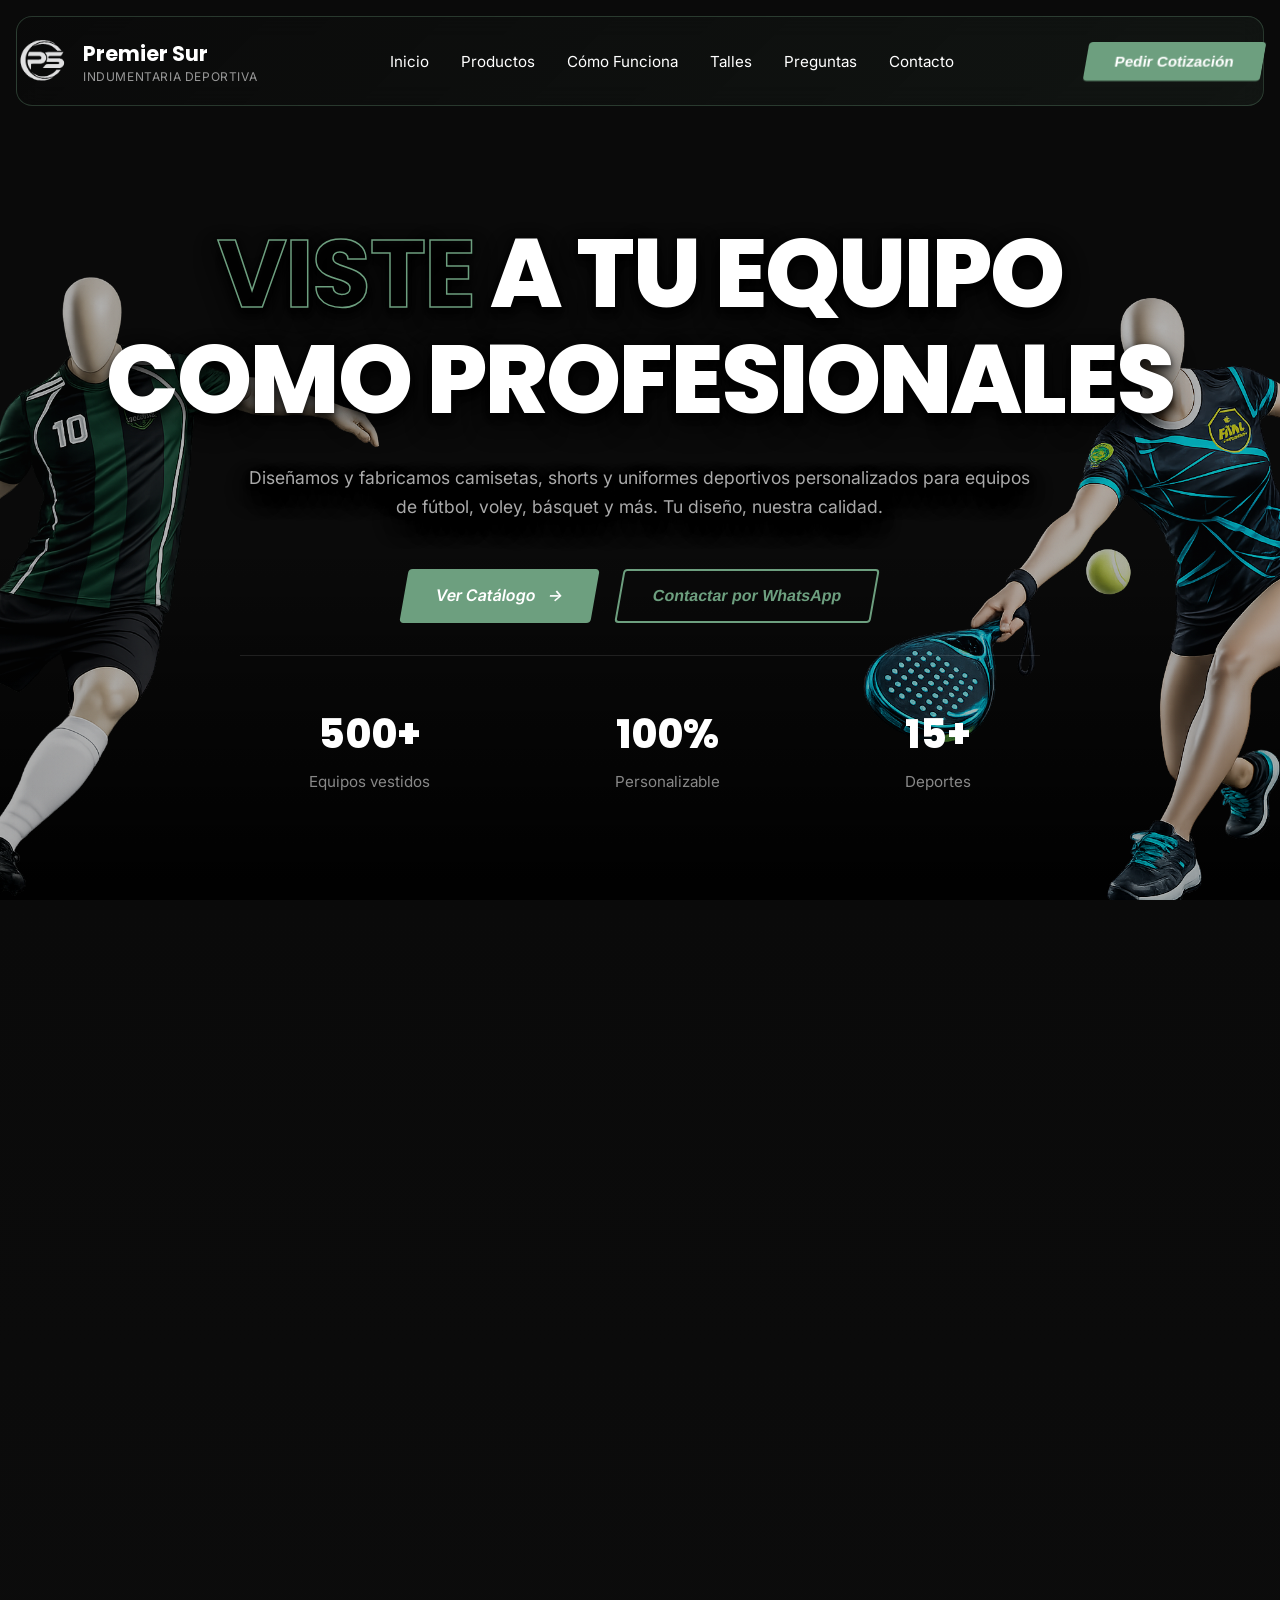
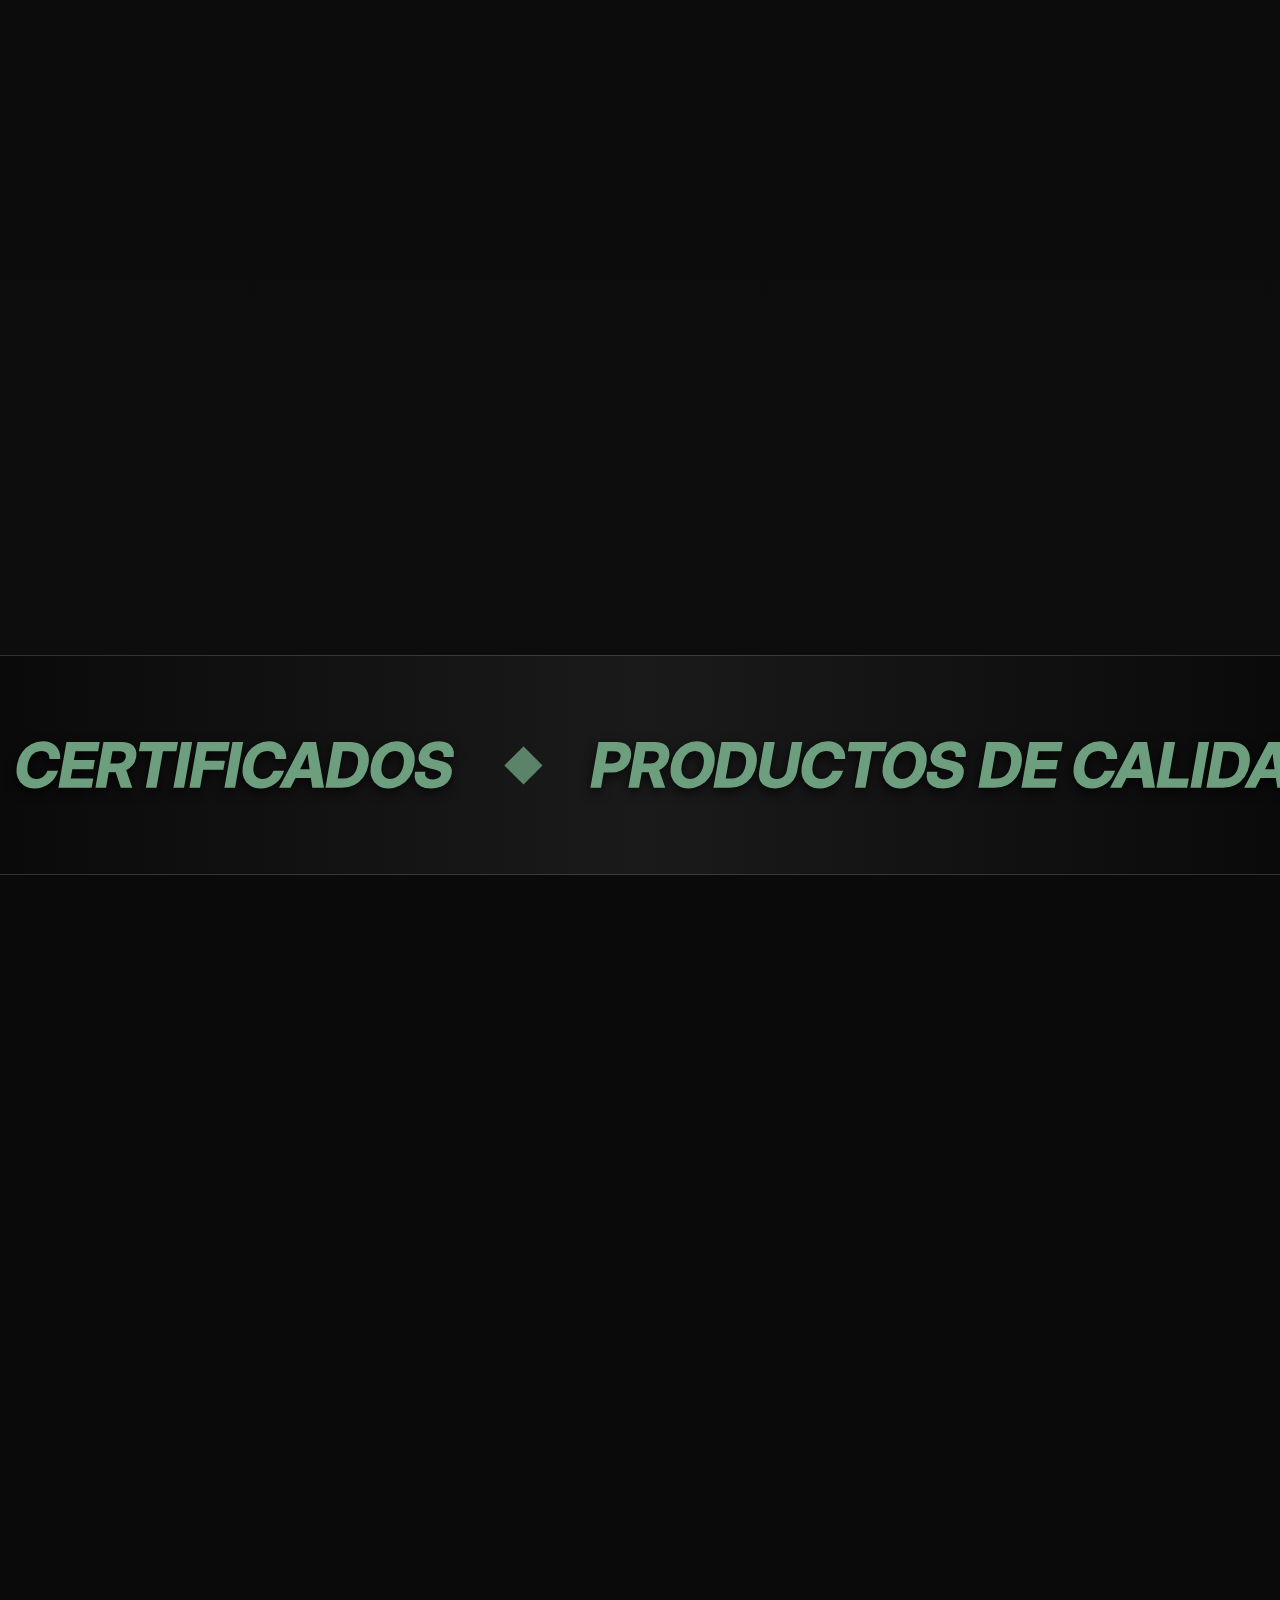
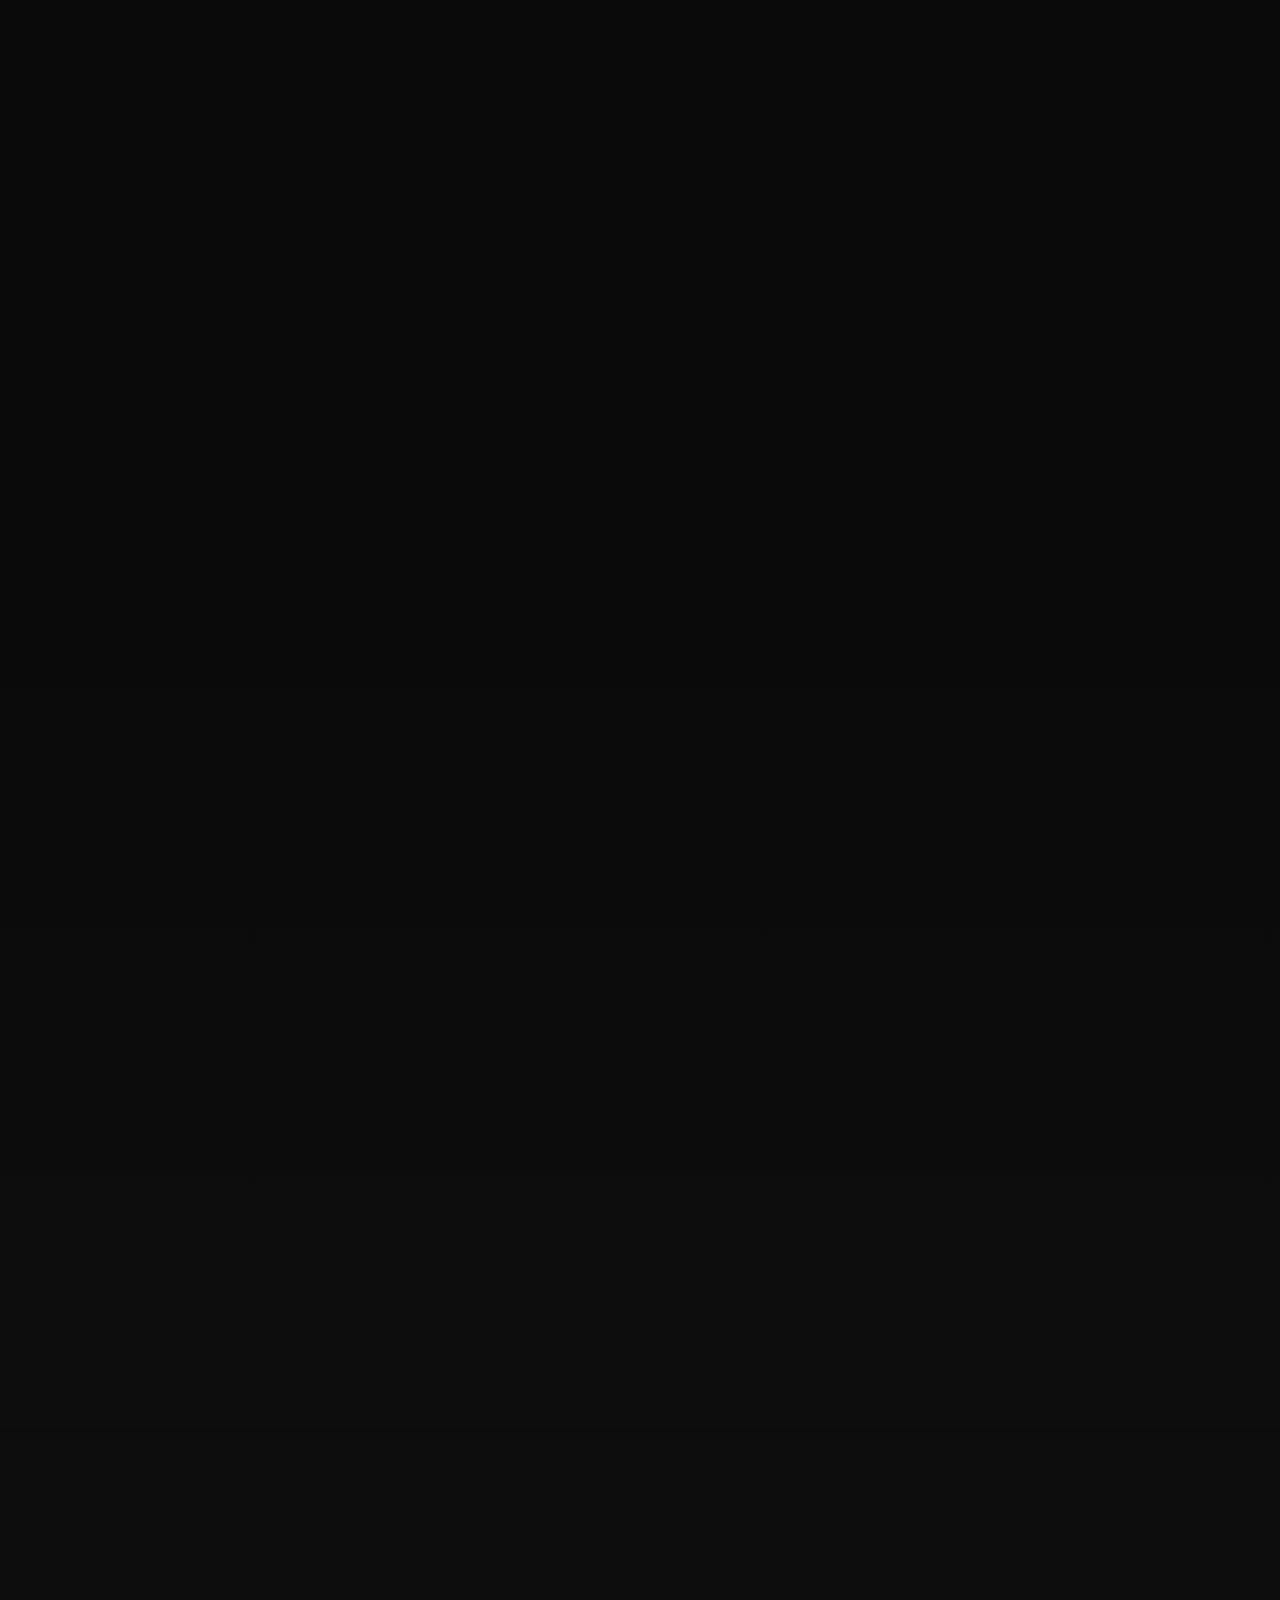
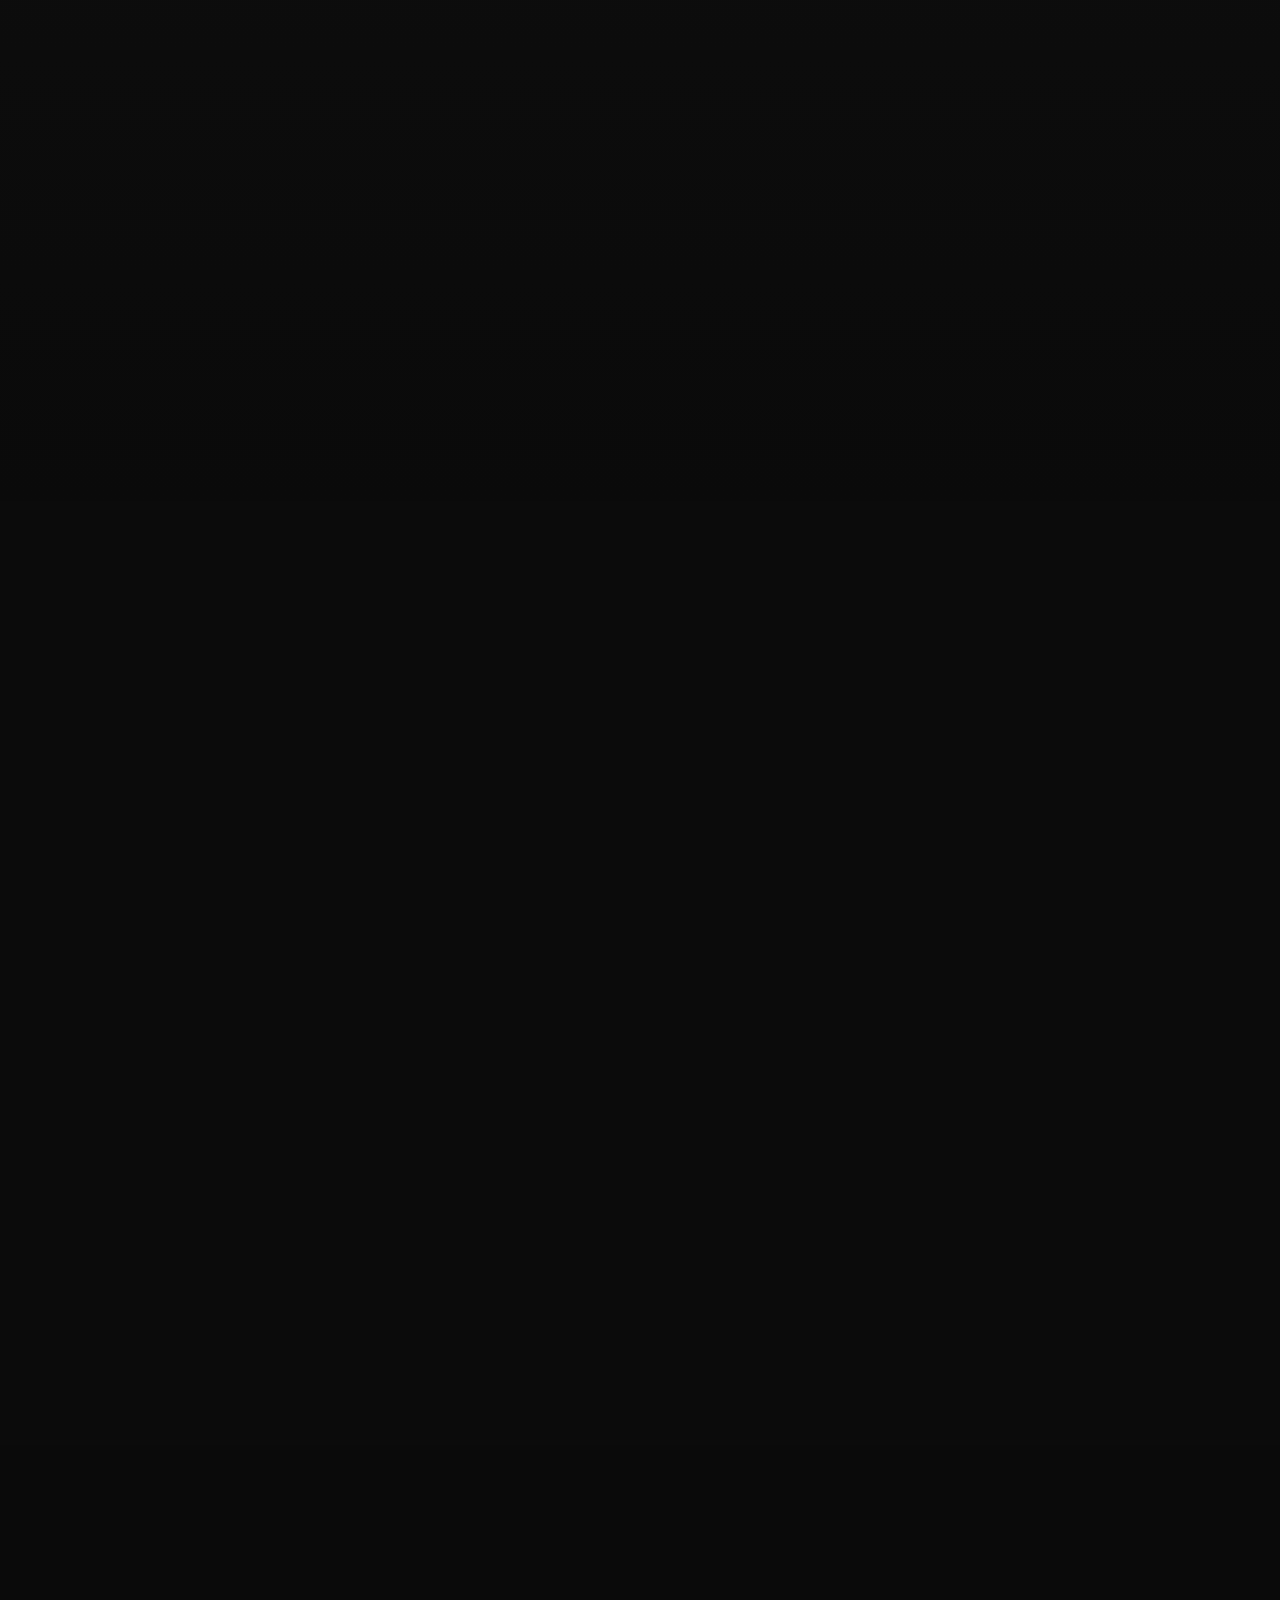
==== commit 76b2ed1b: "Add files via upload" ====
--- a/index.html
+++ b/index.html
@@ -1,4 +1,4 @@
-<!doctype html>
+﻿<!doctype html>
 <html lang="es">
   <head>
     <meta charset="UTF-8" />
@@ -321,95 +321,127 @@
       </div>
     </div>
 
-    <!-- Cómo Funciona Section -->
-    <section class="como-funciona" id="como-funciona">
-      <div class="como-funciona-container">
-        <h2 class="como-funciona-title">
-          <span class="accent">CÓMO</span> FUNCIONA
-        </h2>
-        <p class="como-funciona-subtitle">
-          En tan solo 4 simples pasos, tu equipo estará listo para salir a la
-          cancha con la mejor indumentaria, combinando comodidad, estilo y
-          calidad. Prepararse nunca fue tan fácil: seguí el proceso, personalizá
-          los detalles y en poco tiempo tendrán todo listo para jugar y
-          representar al equipo como se merece.
-        </p>
-
-        <!-- Los 4 pasos -->
-        <div class="pasos-container">
-          <!-- Paso 1 -->
-          <div class="paso">
-            <div class="paso-numero">01</div>
-            <div class="paso-icon">
-              <i class="bi bi-chat-left-text"></i>
-            </div>
-            <h3 class="paso-titulo">CONTACTANOS</h3>
-            <p class="paso-descripcion">
-              Escribinos por WhatsApp o completá el formulario con los detalles
-              de tu equipo y lo que necesitas.
-            </p>
-          </div>
-
-          <!-- Paso 2 -->
-          <div class="paso">
-            <div class="paso-numero">02</div>
-            <div class="paso-icon">
-              <i class="bi bi-palette"></i>
-            </div>
-            <h3 class="paso-titulo">ELEGÍ O DISEÑA</h3>
-            <p class="paso-descripcion">
-              Elegi un diseño de nuestro catálogo o envianos tu idea. Nosotros
-              te llevaremos a la realidad.
-            </p>
-          </div>
-
-          <!-- Paso 3 -->
-          <div class="paso">
-            <div class="paso-numero">03</div>
-            <div class="paso-icon">
-              <i class="bi bi-check-circle"></i>
-            </div>
-            <h3 class="paso-titulo">APROBÁ EL DISEÑO</h3>
-            <p class="paso-descripcion">
-              Te enviamos la propuesta de diseño para que la apruebes o hagamos
-              los ajustes necesarios.
-            </p>
-          </div>
-
-          <!-- Paso 4 -->
-          <div class="paso">
-            <div class="paso-numero">04</div>
-            <div class="paso-icon">
-              <i class="bi bi-truck"></i>
-            </div>
-            <h3 class="paso-titulo">RECIBÍ TU PEDIDO</h3>
-            <p class="paso-descripcion">
-              Fabricamos tu pedido con los mejores materiales y te lo enviamos o
-              lo retiras en nuestro local.
-            </p>
-          </div>
-        </div>
-
-        <!-- Información adicional -->
-        <div class="info-adicional">
-          <div class="info-card">
-            <h3 class="info-title">7-14 DÍAS</h3>
-            <p class="info-text">Tiempo de entrega promedio</p>
-          </div>
-          <div class="info-card">
-            <h3 class="info-title">DESDE 10 UNIDADES</h3>
-            <p class="info-text">Pedido mínimo</p>
-          </div>
-          <div class="info-card">
-            <h3 class="info-title">ENVÍOS</h3>
-            <p class="info-text">A todo el país</p>
-          </div>
-        </div>
-      </div>
-    </section>
-
-    <!-- Tabla de Talles Section -->
-    <section class="talles" id="talles">
+    <!-- Cómo Funciona Section -->
+    <section class="como-funciona" id="como-funciona">
+      <div class="como-funciona-container">
+        <div class="como-funciona-header">
+          <div class="como-funciona-copy">
+            <span class="como-funciona-eyebrow">Proceso simple</span>
+            <h2 class="como-funciona-title">
+              <span class="accent">CÓMO</span> FUNCIONA
+            </h2>
+            <p class="como-funciona-subtitle">
+              En solo cuatro pasos tu equipo queda listo para competir con una
+              indumentaria que respira identidad, diseño y calidad.
+            </p>
+          </div>
+          <div class="como-funciona-metrics">
+            <div class="como-metric">
+              <span class="como-metric-value">7-14 días</span>
+              <span class="como-metric-label">Entrega promedio</span>
+            </div>
+            <div class="como-metric">
+              <span class="como-metric-value">Desde 10</span>
+              <span class="como-metric-label">Pedido mínimo</span>
+            </div>
+            <div class="como-metric">
+              <span class="como-metric-value">Envíos</span>
+              <span class="como-metric-label">A todo el país</span>
+            </div>
+          </div>
+        </div>
+
+        <div class="como-funciona-grid">
+          <div class="como-steps">
+            <article class="como-step">
+              <span class="como-step-index">01</span>
+              <div class="como-step-icon">
+                <i class="bi bi-chat-left-text"></i>
+              </div>
+              <div class="como-step-body">
+                <h3>Contactanos</h3>
+                <p>
+                  Escribinos por WhatsApp o completá el formulario con los
+                  detalles del equipo.
+                </p>
+              </div>
+            </article>
+
+            <article class="como-step">
+              <span class="como-step-index">02</span>
+              <div class="como-step-icon">
+                <i class="bi bi-palette"></i>
+              </div>
+              <div class="como-step-body">
+                <h3>Elegí o diseñá</h3>
+                <p>
+                  Seleccioná un modelo del catálogo o envianos tu idea para
+                  personalizarlo.
+                </p>
+              </div>
+            </article>
+
+            <article class="como-step">
+              <span class="como-step-index">03</span>
+              <div class="como-step-icon">
+                <i class="bi bi-check-circle"></i>
+              </div>
+              <div class="como-step-body">
+                <h3>Aprobación final</h3>
+                <p>
+                  Te compartimos el boceto final para confirmar colores, talles
+                  y detalles.
+                </p>
+              </div>
+            </article>
+
+            <article class="como-step">
+              <span class="como-step-index">04</span>
+              <div class="como-step-icon">
+                <i class="bi bi-truck"></i>
+              </div>
+              <div class="como-step-body">
+                <h3>Producción y entrega</h3>
+                <p>
+                  Fabricamos tu pedido y coordinamos la entrega o retiro en
+                  nuestro local.
+                </p>
+              </div>
+            </article>
+          </div>
+
+          <aside class="como-funciona-aside">
+            <div class="como-aside-card">
+              <h3>Checklist rápido</h3>
+              <ul class="como-checklist">
+                <li>
+                  <i class="bi bi-check2-circle"></i>
+                  Logo del club en alta calidad
+                </li>
+                <li>
+                  <i class="bi bi-check2-circle"></i>
+                  Colores principales y secundarios
+                </li>
+                <li>
+                  <i class="bi bi-check2-circle"></i>
+                  Cantidades y talles estimados
+                </li>
+              </ul>
+              <div class="como-aside-actions">
+                <a class="como-aside-primary" href="#cotizacion">Pedir cotización</a>
+                <a class="como-aside-secondary" href="#productos">Ver productos</a>
+              </div>
+            </div>
+            <div class="como-aside-note">
+              ¿Necesitás urgencia? Avisanos y priorizamos tu pedido.
+            </div>
+          </aside>
+        </div>
+      </div>
+    </section>
+
+    <!-- Tabla de Talles Section -->
+    <section class="talles" id="talles">
       <img
         src="assets/Imagenes/Mockup 5.png"
         alt="Uniforme deportivo mujer"
@@ -1328,3 +1360,5 @@
     </script>
   </body>
 </html>
+
+
--- a/style.css
+++ b/style.css
@@ -1,4 +1,4 @@
-:root {
+﻿:root {
   --accent-color: #6d9f7f;
   --accent-dark: #5a8d6e;
   --accent-light: #8db89c;
@@ -1180,42 +1180,20 @@
 
   /* Responsive Cómo Funciona */
   .como-funciona-title {
-    font-size: 3.5rem !important;
-    line-height: 1.2 !important;
-    text-align: left !important;
+    font-size: 2.8rem;
+    line-height: 1.2;
   }
 
   .como-funciona-subtitle {
-    font-size: 0.9rem !important;
-    text-align: left !important;
-  }
-
-  .pasos-container {
-    grid-template-columns: 1fr !important;
-  }
-
-  .paso {
-    padding: 2rem 1.5rem !important;
-  }
-
-  .paso-numero {
-    font-size: 1.5rem !important;
-  }
-
-  .paso-icon {
-    font-size: 2rem !important;
-  }
-
-  .info-adicional {
-    grid-template-columns: 1fr !important;
-  }
-
-  .info-card {
-    padding: 1.5rem !important;
-  }
-
-  .info-title {
-    font-size: 1.1rem !important;
+    font-size: 0.95rem;
+  }
+
+  .como-funciona-metrics {
+    grid-template-columns: 1fr;
+  }
+
+  .como-step {
+    grid-template-columns: 1fr;
   }
 }
 
@@ -1294,12 +1272,294 @@
 
 .como-funciona {
   padding: 6rem 1rem;
-  background: linear-gradient(180deg, #0a0a0a 0%, #0c0c0c 100%);
+  background: #0a0a0a;
   position: relative;
   overflow: hidden;
-}
-
-.como-funciona::before {
+  border-bottom: solid 1px rgba(109, 159, 127, 0.3);
+}
+
+.como-funciona-container {
+  max-width: 1300px;
+  margin: 0 auto;
+  position: relative;
+  z-index: 1;
+}
+
+.como-funciona-header {
+  display: grid;
+  grid-template-columns: minmax(0, 1.1fr) minmax(0, 0.9fr);
+  gap: 2.5rem;
+  align-items: end;
+  margin-bottom: 3.5rem;
+}
+
+.como-funciona-copy {
+  display: flex;
+  flex-direction: column;
+  gap: 0.8rem;
+}
+
+.como-funciona-eyebrow {
+  text-transform: uppercase;
+  letter-spacing: 0.3em;
+  font-size: 0.8rem;
+  color: rgba(255, 255, 255, 0.55);
+  font-weight: 600;
+}
+
+.como-funciona-title {
+  font-family: "Poppins", sans-serif;
+  font-size: 3.6rem;
+  font-weight: 800;
+  margin: 0;
+  text-align: start;
+  letter-spacing: -0.02em;
+}
+
+.como-funciona-subtitle {
+  font-size: 1.05rem;
+  color: rgba(255, 255, 255, 0.65);
+  margin: 0;
+  text-align: start;
+  line-height: 1.6;
+  max-width: 560px;
+}
+
+.como-funciona-metrics {
+  display: grid;
+  grid-template-columns: repeat(3, minmax(0, 1fr));
+  gap: 1rem;
+}
+
+.como-metric {
+  background: rgba(255, 255, 255, 0.05);
+  border: 1px solid rgba(255, 255, 255, 0.12);
+  border-radius: 6px;
+  padding: 1.2rem 1.4rem;
+  display: flex;
+  flex-direction: column;
+  gap: 0.3rem;
+  transform: skewX(-10deg);
+}
+
+.como-metric-value {
+  font-size: 1.2rem;
+  font-weight: 700;
+  color: #fff;
+}
+
+.como-metric-label {
+  font-size: 0.8rem;
+  color: rgba(255, 255, 255, 0.6);
+  text-transform: uppercase;
+  letter-spacing: 0.12em;
+}
+
+.como-funciona-grid {
+  display: grid;
+  grid-template-columns: minmax(0, 1.2fr) minmax(0, 0.8fr);
+  gap: 2.5rem;
+  align-items: start;
+}
+
+.como-steps {
+  display: flex;
+  flex-direction: column;
+  gap: 1.2rem;
+  position: relative;
+}
+
+.como-step {
+  display: grid;
+  grid-template-columns: auto auto 1fr;
+  gap: 1rem;
+  align-items: start;
+  padding: 1.2rem 1.4rem;
+  background: rgba(255, 255, 255, 0.04);
+  border: 1px solid rgba(255, 255, 255, 0.12);
+  border-radius: 6px;
+  position: relative;
+}
+
+.como-step-index {
+  width: 48px;
+  height: 48px;
+  border-radius: 6px;
+  background: rgba(109, 159, 127, 0.18);
+  border: 1px solid rgba(109, 159, 127, 0.35);
+  display: flex;
+  align-items: center;
+  justify-content: center;
+  font-weight: 700;
+  color: var(--accent-color);
+}
+
+.como-step-icon {
+  width: 48px;
+  height: 48px;
+  border-radius: 6px;
+  background: rgba(255, 255, 255, 0.06);
+  border: 1px solid rgba(255, 255, 255, 0.12);
+  display: flex;
+  align-items: center;
+  justify-content: center;
+  color: var(--accent-color);
+  font-size: 1.2rem;
+}
+
+.como-step-body h3 {
+  margin: 0 0 0.4rem;
+  font-size: 1.1rem;
+  font-weight: 700;
+}
+
+.como-step-body p {
+  margin: 0;
+  color: rgba(255, 255, 255, 0.65);
+  font-size: 0.95rem;
+  line-height: 1.6;
+}
+
+.como-funciona-aside {
+  display: flex;
+  flex-direction: column;
+  gap: 1.2rem;
+}
+
+.como-aside-card {
+  background: rgba(255, 255, 255, 0.05);
+  border: 1px solid rgba(255, 255, 255, 0.12);
+  border-radius: 6px;
+  padding: 1.6rem;
+}
+
+.como-aside-card h3 {
+  margin: 0 0 1rem;
+  font-size: 1.3rem;
+}
+
+.como-checklist {
+  list-style: none;
+  margin: 0 0 1.4rem;
+  padding: 0;
+  display: grid;
+  gap: 0.8rem;
+}
+
+.como-checklist li {
+  display: flex;
+  gap: 0.7rem;
+  align-items: flex-start;
+  color: rgba(255, 255, 255, 0.7);
+  font-size: 0.95rem;
+}
+
+.como-checklist i {
+  color: var(--accent-color);
+  font-size: 1.1rem;
+  margin-top: 0.1rem;
+}
+
+.como-aside-actions {
+  display: flex;
+  flex-wrap: wrap;
+  gap: 0.8rem;
+}
+
+.como-aside-primary,
+.como-aside-secondary {
+  display: inline-flex;
+  align-items: center;
+  justify-content: center;
+  padding: 0.8rem 1.6rem;
+  border-radius: 6px;
+  font-weight: 600;
+  font-size: 0.95rem;
+  text-decoration: none;
+  transition: all 0.3s ease;
+  transform: skewX(-10deg);
+}
+
+.como-aside-primary {
+  background: var(--accent-color);
+  color: #0a0a0a;
+}
+
+.como-aside-primary:hover {
+  transform: translateY(-2px);
+}
+
+.como-aside-secondary {
+  border: 1px solid rgba(255, 255, 255, 0.25);
+  color: #fff;
+}
+
+.como-aside-secondary:hover {
+  border-color: var(--accent-color);
+  color: var(--accent-color);
+}
+
+.como-aside-note {
+  padding: 1rem 1.2rem;
+  border-radius: 6px;
+  background: rgba(255, 255, 255, 0.04);
+  border: 1px dashed rgba(255, 255, 255, 0.2);
+  color: rgba(255, 255, 255, 0.6);
+  font-size: 0.9rem;
+}
+
+@media (max-width: 1024px) {
+  .como-funciona-header {
+    grid-template-columns: 1fr;
+  }
+
+  .como-funciona-metrics {
+    grid-template-columns: repeat(2, minmax(0, 1fr));
+  }
+
+  .como-funciona-grid {
+    grid-template-columns: 1fr;
+  }
+
+  .como-steps::before {
+    left: 24px;
+  }
+}
+
+@media (max-width: 768px) {
+  .como-funciona {
+    padding: 4rem 1rem;
+  }
+
+  .como-funciona-title {
+    font-size: 2.8rem;
+  }
+
+  .como-funciona-metrics {
+    grid-template-columns: 1fr;
+  }
+
+  .como-steps::before {
+    display: none;
+  }
+
+  .como-step {
+    grid-template-columns: 1fr;
+  }
+}
+
+/* SECCIÓN 4.5: TABLA DE TALLES                                         */
+/* ═══════════════════════════════════════════════════════════════════ */
+
+.talles {
+  padding: 6rem 1rem;
+  background: linear-gradient(180deg, #0a0a0a 0%, #0d0d0d 100%);
+  position: relative;
+  overflow: hidden;
+}
+
+/* divisor talles */
+.talles::before {
   content: "";
   position: absolute;
   top: 0;
@@ -1312,216 +1572,6 @@
     rgba(255, 255, 255, 0.2) 50%,
     transparent 100%
   );
-}
-
-.como-funciona-container {
-  max-width: 1300px;
-  margin: 0 auto;
-}
-
-.como-funciona-title {
-  font-family: "Poppins", sans-serif;
-  font-size: 4.5rem;
-  font-weight: 800;
-  margin-bottom: 1rem;
-  text-align: start;
-  letter-spacing: -0.02em;
-}
-
-.como-funciona-subtitle {
-  font-size: 1rem;
-  color: #888;
-  margin-bottom: 4rem;
-  text-align: start;
-  line-height: 1.6;
-  max-width: 1200px;
-}
-
-.como-funciona-image {
-  position: absolute;
-  bottom: -10px;
-  right: -220px;
-  max-width: 50%;
-  height: auto;
-  max-height: 100%;
-  object-fit: contain;
-  z-index: 0;
-  opacity: 0.9;
-  pointer-events: none;
-  animation: slideInRight 0.8s ease-out 0.3s both;
-}
-
-/* Scroll margin para secciones */
-section {
-  scroll-margin-top: 40px;
-}
-
-/* Los 4 Pasos */
-.pasos-container {
-  display: grid;
-  grid-template-columns: repeat(4, 1fr);
-  gap: 2rem;
-  margin-bottom: 4rem;
-}
-
-.paso {
-  background: #181818;
-  border: 1px solid rgba(255, 255, 255, 0.12);
-  border-radius: 6px;
-  padding: 2.5rem 2rem;
-  text-align: center;
-  transition: all 0.3s ease;
-  position: relative;
-  display: flex;
-  flex-direction: column;
-  align-items: center;
-  overflow: hidden;
-}
-
-.paso:hover {
-  background: linear-gradient(
-    135deg,
-    rgba(255, 255, 255, 0.1) 0%,
-    rgba(109, 159, 127, 0.12) 100%
-  );
-  border-color: var(--accent-color);
-  transform: translateY(-6px);
-}
-
-.paso:not(:last-child)::after {
-  content: "";
-  position: absolute;
-  top: 50%;
-  right: -2rem;
-  width: 2rem;
-  height: 2px;
-  background: linear-gradient(90deg, var(--accent-color), transparent);
-  transition: all 0.3s ease;
-}
-
-@media (max-width: 1024px) {
-  .paso:not(:last-child)::after {
-    right: -1rem;
-    width: 1rem;
-  }
-}
-
-@media (max-width: 768px) {
-  .paso:not(:last-child)::after {
-    display: none;
-  }
-}
-
-.paso-numero {
-  position: absolute;
-  top: 15px;
-  right: 15px;
-  font-size: 1.8rem;
-  font-weight: 700;
-  color: var(--accent-color);
-  background: linear-gradient(
-    135deg,
-    rgba(109, 159, 127, 0.2),
-    rgba(109, 159, 127, 0.05)
-  );
-  border: 1px solid rgba(109, 159, 127, 0.3);
-  width: 60px;
-  height: 60px;
-  display: flex;
-  align-items: center;
-  justify-content: center;
-  border-radius: 6px;
-  transition: all 0.3s ease;
-}
-
-.paso-icon {
-  font-size: 2.5rem;
-  color: var(--accent-color);
-  margin-bottom: 1.5rem;
-  display: flex;
-  align-items: center;
-  justify-content: center;
-  transition: all 0.3s ease;
-  width: 80px;
-  height: 80px;
-  border-radius: 6px;
-  background: linear-gradient(
-    135deg,
-    rgba(109, 159, 127, 0.15),
-    rgba(109, 159, 127, 0.05)
-  );
-  border: 1px solid rgba(109, 159, 127, 0.2);
-}
-
-.paso:hover .paso-icon {
-  background: linear-gradient(
-    135deg,
-    rgba(109, 159, 127, 0.25),
-    rgba(109, 159, 127, 0.12)
-  );
-  border-color: var(--accent-color);
-}
-
-.paso-titulo {
-  font-family: "Poppins", sans-serif;
-  font-size: 1.1rem;
-  font-weight: 700;
-  margin-bottom: 1rem;
-  letter-spacing: 0.05em;
-}
-
-.paso-descripcion {
-  color: #888;
-  font-size: 0.9rem;
-  line-height: 1.6;
-  margin: 0;
-}
-
-/* Información Adicional */
-.info-adicional {
-  display: grid;
-  grid-template-columns: repeat(3, 1fr);
-  gap: 2rem;
-}
-
-.info-card {
-  background: #181818;
-  border: 1px solid rgba(255, 255, 255, 0.12);
-  border-radius: 6px;
-  padding: 2rem;
-  text-align: center;
-  transition: all 0.3s ease;
-}
-
-.info-card:hover {
-  background: #1f1f1f;
-  border-color: var(--accent-color);
-  transform: translateY(-6px);
-}
-
-.info-title {
-  font-family: "Poppins", sans-serif;
-  font-size: 1.3rem;
-  font-weight: 800;
-  margin-bottom: 0.5rem;
-  letter-spacing: 0.02em;
-}
-
-.info-text {
-  color: #888;
-  font-size: 0.95rem;
-  margin: 0;
-}
-
-/* ═══════════════════════════════════════════════════════════════════ */
-/* SECCIÓN 4.5: TABLA DE TALLES                                         */
-/* ═══════════════════════════════════════════════════════════════════ */
-
-.talles {
-  padding: 6rem 1rem;
-  background: linear-gradient(180deg, #0a0a0a 0%, #0d0d0d 100%);
-  position: relative;
-  overflow: hidden;
 }
 
 .talles-player-bg-right {
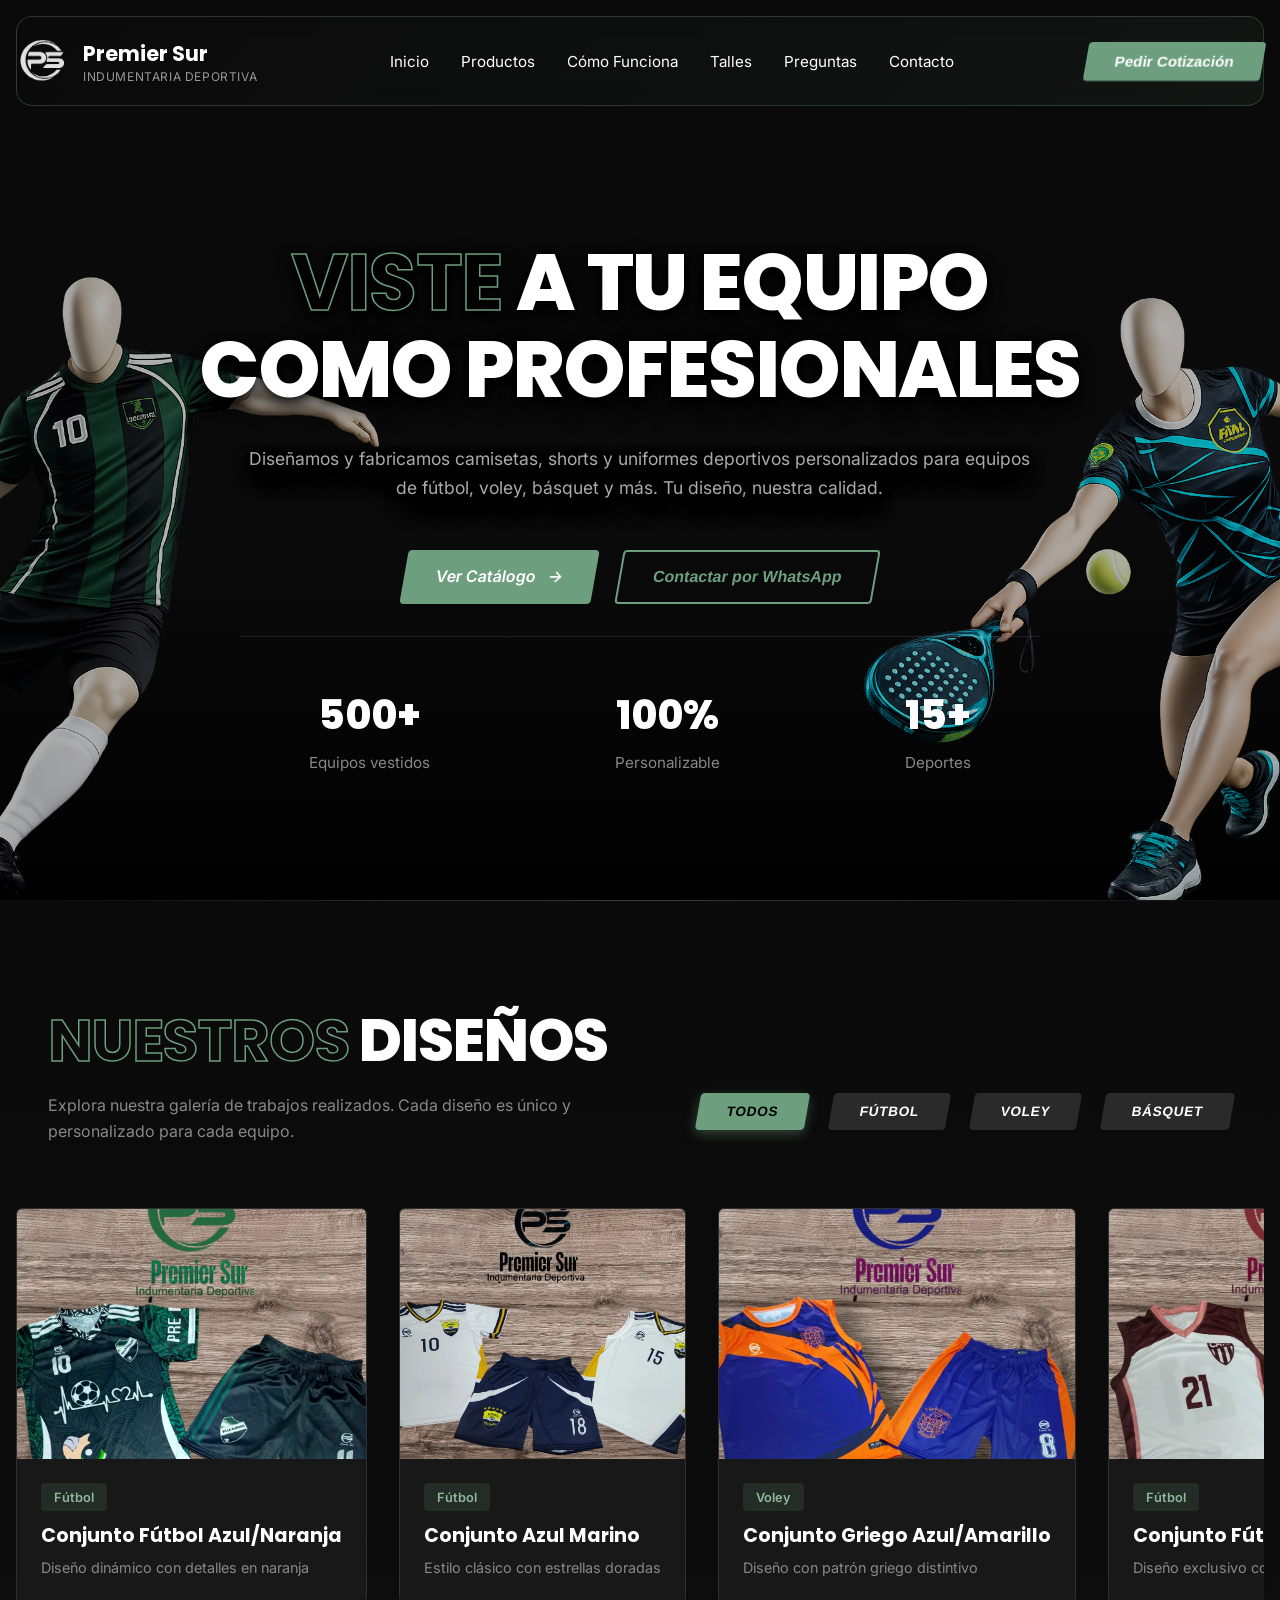
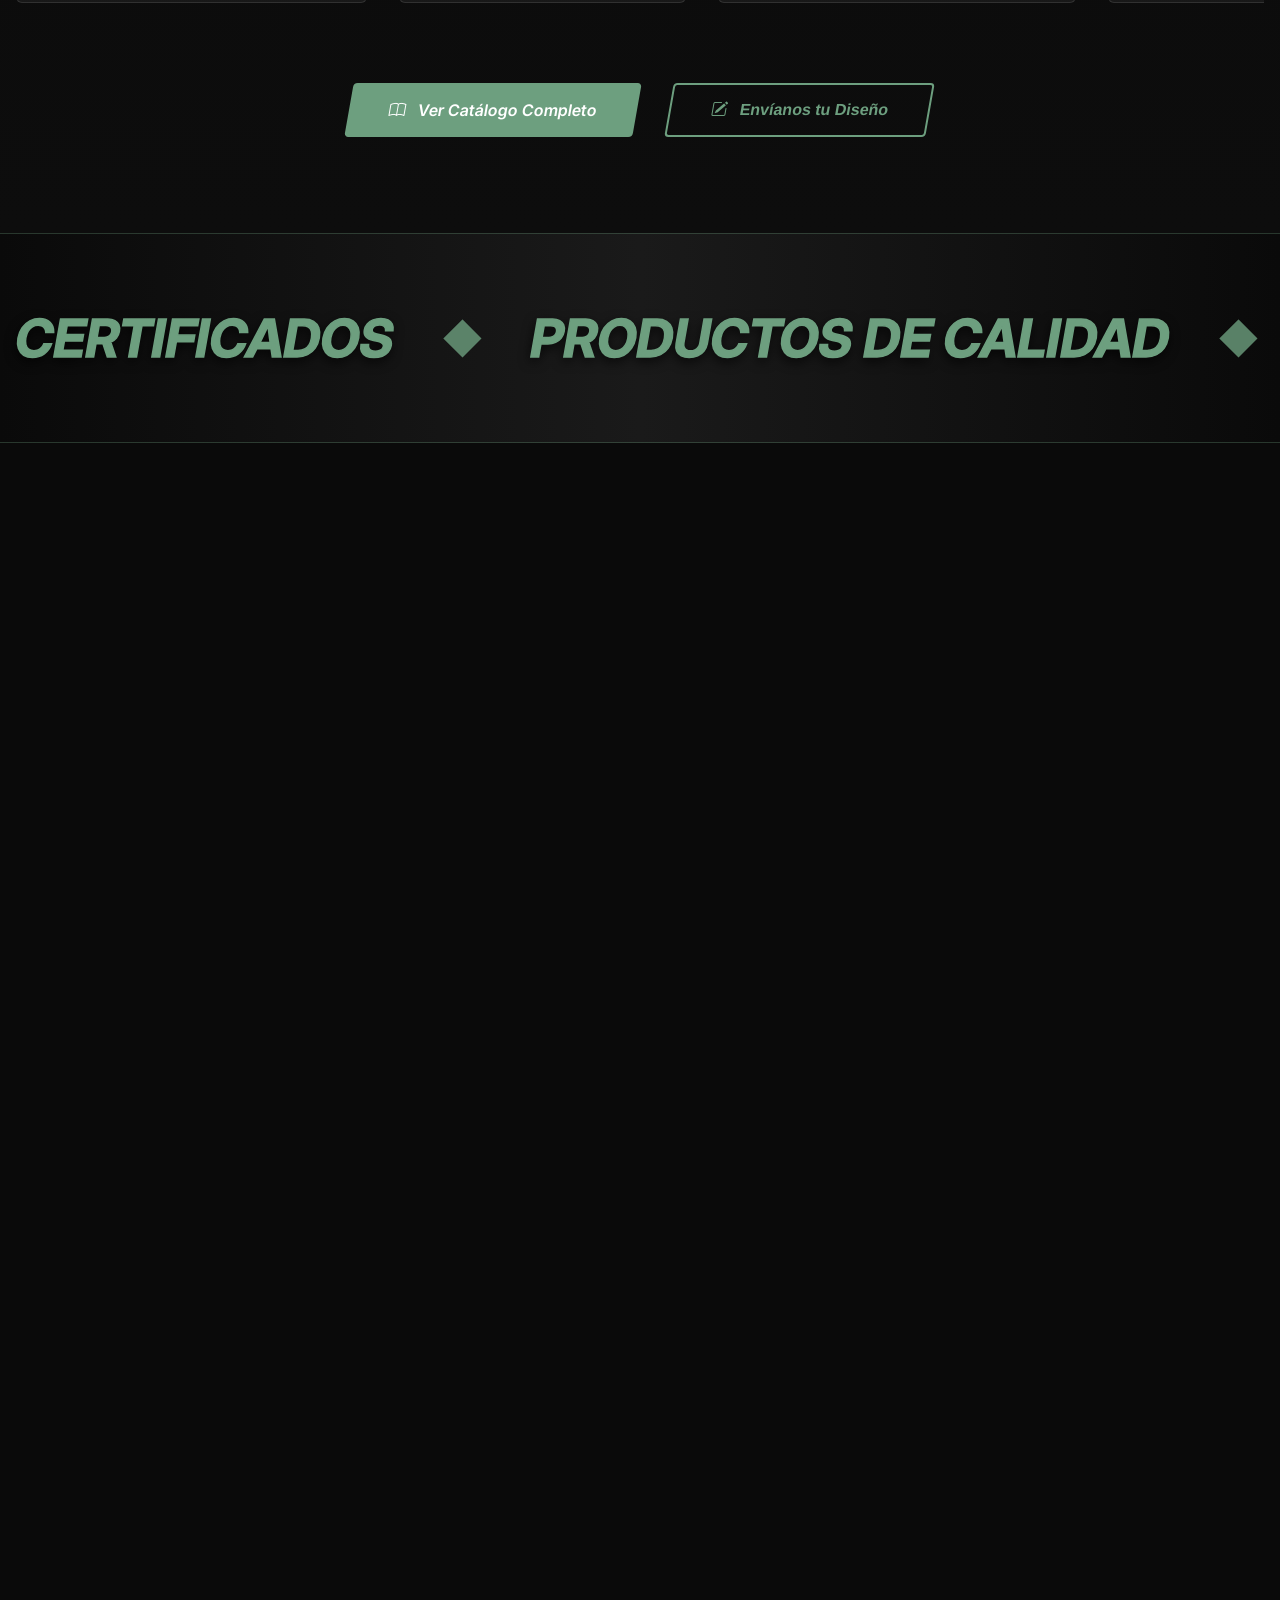
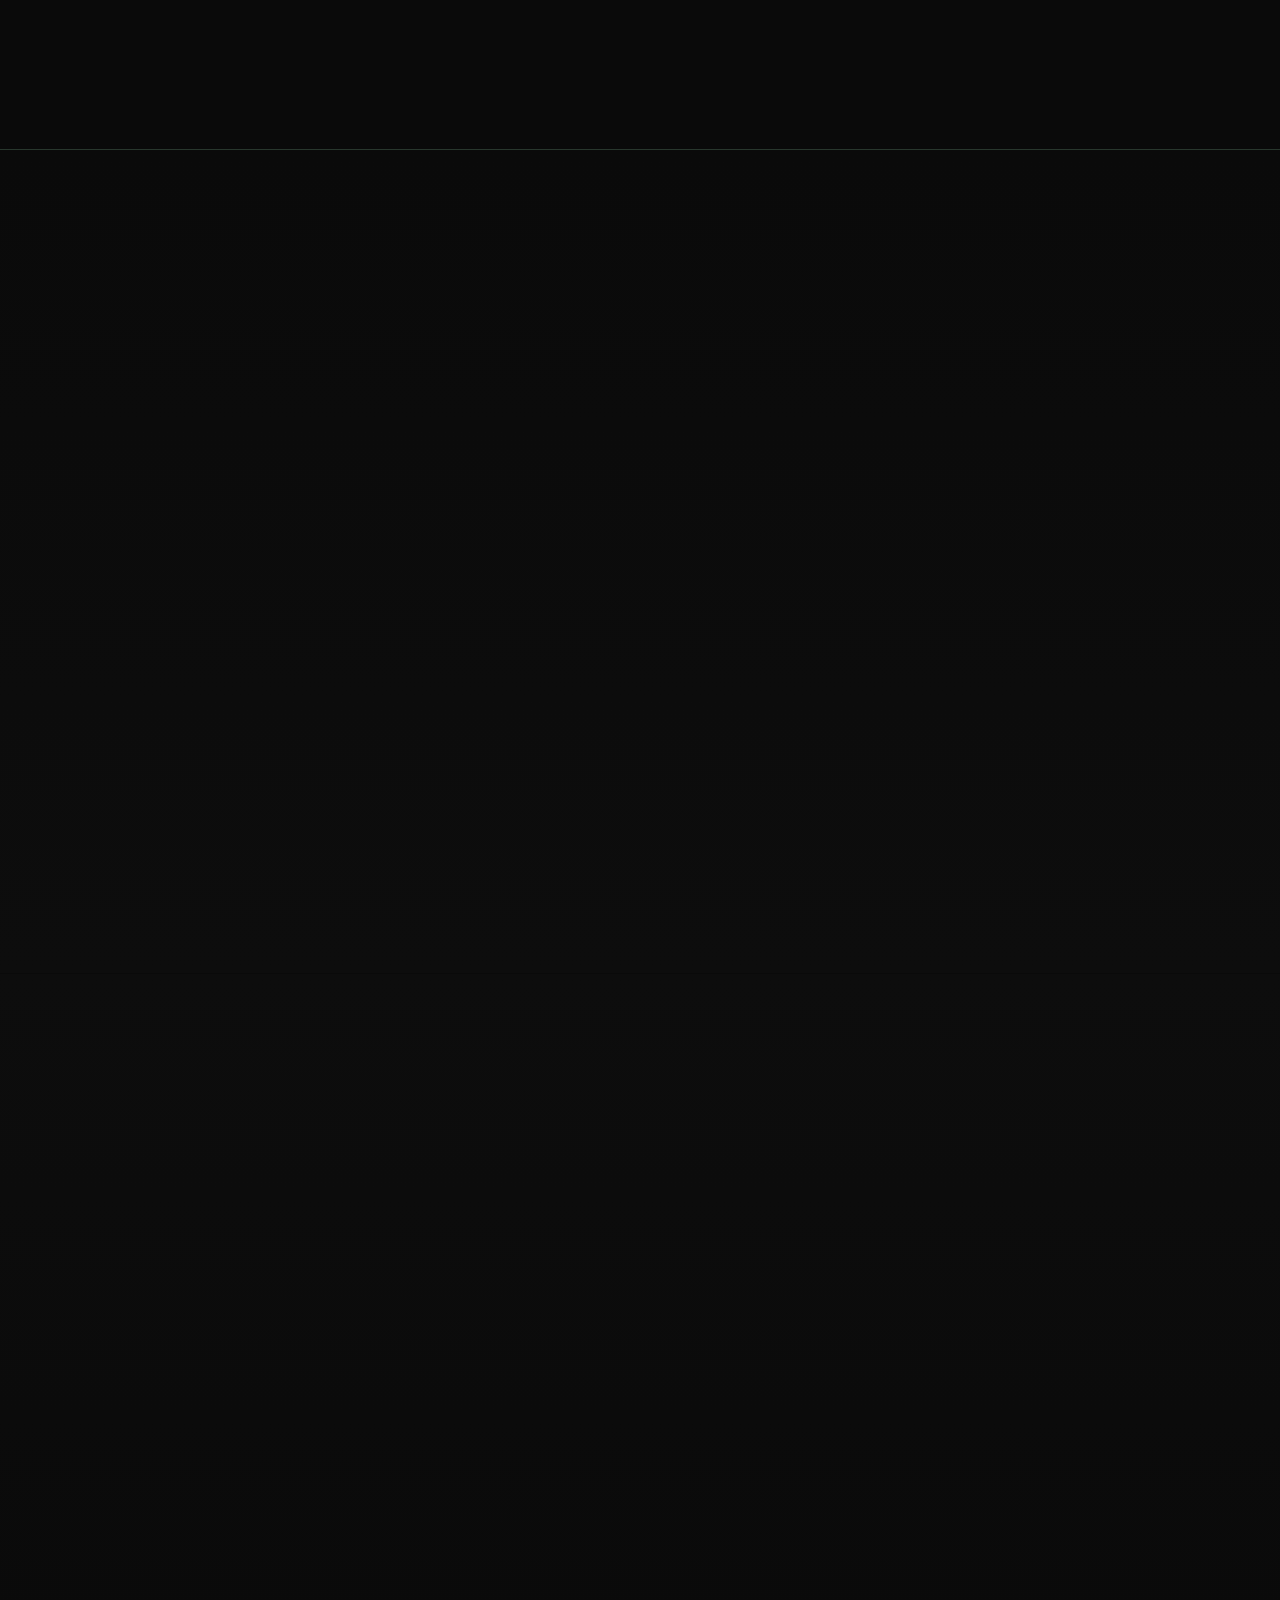
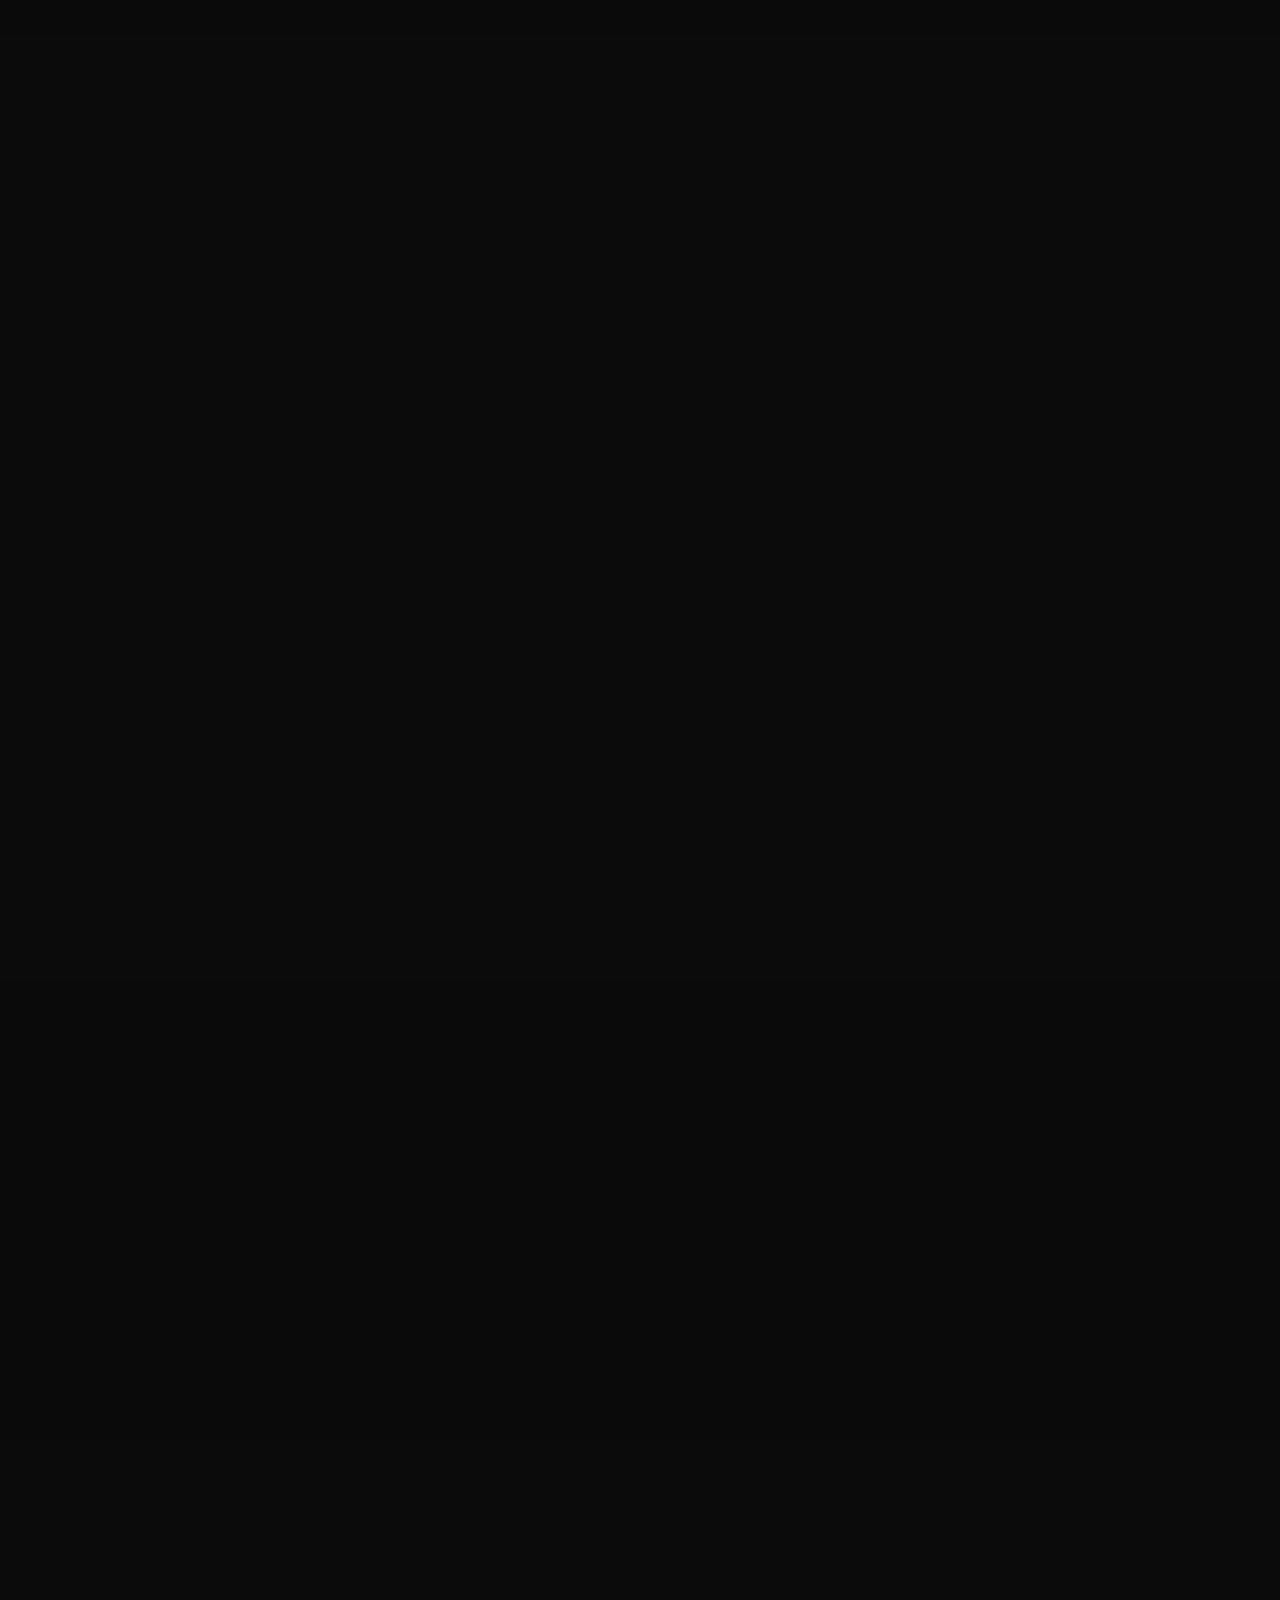
==== commit c8a86f45: "Add files via upload" ====
--- a/index.html
+++ b/index.html
@@ -321,127 +321,131 @@
       </div>
     </div>
 
-    <!-- Cómo Funciona Section -->
-    <section class="como-funciona" id="como-funciona">
-      <div class="como-funciona-container">
-        <div class="como-funciona-header">
-          <div class="como-funciona-copy">
-            <span class="como-funciona-eyebrow">Proceso simple</span>
-            <h2 class="como-funciona-title">
-              <span class="accent">CÓMO</span> FUNCIONA
-            </h2>
-            <p class="como-funciona-subtitle">
-              En solo cuatro pasos tu equipo queda listo para competir con una
-              indumentaria que respira identidad, diseño y calidad.
-            </p>
-          </div>
-          <div class="como-funciona-metrics">
-            <div class="como-metric">
-              <span class="como-metric-value">7-14 días</span>
-              <span class="como-metric-label">Entrega promedio</span>
-            </div>
-            <div class="como-metric">
-              <span class="como-metric-value">Desde 10</span>
-              <span class="como-metric-label">Pedido mínimo</span>
-            </div>
-            <div class="como-metric">
-              <span class="como-metric-value">Envíos</span>
-              <span class="como-metric-label">A todo el país</span>
-            </div>
-          </div>
-        </div>
-
-        <div class="como-funciona-grid">
-          <div class="como-steps">
-            <article class="como-step">
-              <span class="como-step-index">01</span>
-              <div class="como-step-icon">
-                <i class="bi bi-chat-left-text"></i>
-              </div>
-              <div class="como-step-body">
-                <h3>Contactanos</h3>
-                <p>
-                  Escribinos por WhatsApp o completá el formulario con los
-                  detalles del equipo.
-                </p>
-              </div>
-            </article>
-
-            <article class="como-step">
-              <span class="como-step-index">02</span>
-              <div class="como-step-icon">
-                <i class="bi bi-palette"></i>
-              </div>
-              <div class="como-step-body">
-                <h3>Elegí o diseñá</h3>
-                <p>
-                  Seleccioná un modelo del catálogo o envianos tu idea para
-                  personalizarlo.
-                </p>
-              </div>
-            </article>
-
-            <article class="como-step">
-              <span class="como-step-index">03</span>
-              <div class="como-step-icon">
-                <i class="bi bi-check-circle"></i>
-              </div>
-              <div class="como-step-body">
-                <h3>Aprobación final</h3>
-                <p>
-                  Te compartimos el boceto final para confirmar colores, talles
-                  y detalles.
-                </p>
-              </div>
-            </article>
-
-            <article class="como-step">
-              <span class="como-step-index">04</span>
-              <div class="como-step-icon">
-                <i class="bi bi-truck"></i>
-              </div>
-              <div class="como-step-body">
-                <h3>Producción y entrega</h3>
-                <p>
-                  Fabricamos tu pedido y coordinamos la entrega o retiro en
-                  nuestro local.
-                </p>
-              </div>
-            </article>
-          </div>
-
-          <aside class="como-funciona-aside">
-            <div class="como-aside-card">
-              <h3>Checklist rápido</h3>
-              <ul class="como-checklist">
-                <li>
-                  <i class="bi bi-check2-circle"></i>
-                  Logo del club en alta calidad
-                </li>
-                <li>
-                  <i class="bi bi-check2-circle"></i>
-                  Colores principales y secundarios
-                </li>
-                <li>
-                  <i class="bi bi-check2-circle"></i>
-                  Cantidades y talles estimados
-                </li>
-              </ul>
-              <div class="como-aside-actions">
-                <a class="como-aside-primary" href="#cotizacion">Pedir cotización</a>
-                <a class="como-aside-secondary" href="#productos">Ver productos</a>
-              </div>
-            </div>
-            <div class="como-aside-note">
-              ¿Necesitás urgencia? Avisanos y priorizamos tu pedido.
-            </div>
-          </aside>
-        </div>
-      </div>
-    </section>
-
-    <!-- Tabla de Talles Section -->
-    <section class="talles" id="talles">
+    <!-- Cómo Funciona Section -->
+    <section class="como-funciona" id="como-funciona">
+      <div class="como-funciona-container">
+        <div class="como-funciona-header">
+          <div class="como-funciona-copy">
+            <span class="como-funciona-eyebrow">Proceso simple</span>
+            <h2 class="como-funciona-title">
+              <span class="accent">CÓMO</span> FUNCIONA
+            </h2>
+            <p class="como-funciona-subtitle">
+              En solo cuatro pasos tu equipo queda listo para competir con una
+              indumentaria que respira identidad, diseño y calidad.
+            </p>
+          </div>
+          <div class="como-funciona-metrics">
+            <div class="como-metric">
+              <span class="como-metric-value">7-14 días</span>
+              <span class="como-metric-label">Entrega promedio</span>
+            </div>
+            <div class="como-metric">
+              <span class="como-metric-value">Desde 10</span>
+              <span class="como-metric-label">Pedido mínimo</span>
+            </div>
+            <div class="como-metric">
+              <span class="como-metric-value">Envíos</span>
+              <span class="como-metric-label">A todo el país</span>
+            </div>
+          </div>
+        </div>
+
+        <div class="como-funciona-grid">
+          <div class="como-steps">
+            <article class="como-step">
+              <span class="como-step-index">01</span>
+              <div class="como-step-icon">
+                <i class="bi bi-chat-left-text"></i>
+              </div>
+              <div class="como-step-body">
+                <h3>Contactanos</h3>
+                <p>
+                  Escribinos por WhatsApp o completá el formulario con los
+                  detalles del equipo.
+                </p>
+              </div>
+            </article>
+
+            <article class="como-step">
+              <span class="como-step-index">02</span>
+              <div class="como-step-icon">
+                <i class="bi bi-palette"></i>
+              </div>
+              <div class="como-step-body">
+                <h3>Elegí o diseñá</h3>
+                <p>
+                  Seleccioná un modelo del catálogo o envianos tu idea para
+                  personalizarlo.
+                </p>
+              </div>
+            </article>
+
+            <article class="como-step">
+              <span class="como-step-index">03</span>
+              <div class="como-step-icon">
+                <i class="bi bi-check-circle"></i>
+              </div>
+              <div class="como-step-body">
+                <h3>Aprobación final</h3>
+                <p>
+                  Te compartimos el boceto final para confirmar colores, talles
+                  y detalles.
+                </p>
+              </div>
+            </article>
+
+            <article class="como-step">
+              <span class="como-step-index">04</span>
+              <div class="como-step-icon">
+                <i class="bi bi-truck"></i>
+              </div>
+              <div class="como-step-body">
+                <h3>Producción y entrega</h3>
+                <p>
+                  Fabricamos tu pedido y coordinamos la entrega o retiro en
+                  nuestro local.
+                </p>
+              </div>
+            </article>
+          </div>
+
+          <aside class="como-funciona-aside">
+            <div class="como-aside-card">
+              <h3>Checklist rápido</h3>
+              <ul class="como-checklist">
+                <li>
+                  <i class="bi bi-check2-circle"></i>
+                  Logo del club en alta calidad
+                </li>
+                <li>
+                  <i class="bi bi-check2-circle"></i>
+                  Colores principales y secundarios
+                </li>
+                <li>
+                  <i class="bi bi-check2-circle"></i>
+                  Cantidades y talles estimados
+                </li>
+              </ul>
+              <div class="como-aside-actions">
+                <a class="como-aside-primary" href="#cotizacion"
+                  >Pedir cotización</a
+                >
+                <a class="como-aside-secondary" href="#productos"
+                  >Ver productos</a
+                >
+              </div>
+            </div>
+            <div class="como-aside-note">
+              ¿Necesitás urgencia? Avisanos y priorizamos tu pedido.
+            </div>
+          </aside>
+        </div>
+      </div>
+    </section>
+
+    <!-- Tabla de Talles Section -->
+    <section class="talles" id="talles">
       <img
         src="assets/Imagenes/Mockup 5.png"
         alt="Uniforme deportivo mujer"
@@ -1111,8 +1115,8 @@
     </section>
 
     <!-- Preguntas Frecuentes Section - Dos Columnas -->
-    <section class="faq-section" id="preguntas">
-      <div class="faq-wrapper">
+    <section class="faq-section" id="preguntas">
+      <div class="faq-wrapper">
         <!-- Columna Izquierda - Respuestas -->
         <div class="faq-left">
           <h2 class="faq-main-title">
@@ -1213,11 +1217,113 @@
             </button>
           </div>
         </div>
-      </div>
-    </section>
-
-    <!-- Footer -->
-    <footer class="footer">
+      </div>
+    </section>
+
+    <!-- Seguimiento de pedidos -->
+    <section class="tracking-section" id="seguimiento">
+      <div class="tracking-wrapper">
+        <div class="tracking-header">
+          <h2 class="tracking-title">
+            <span class="accent">SEGUÍ</span> TU PEDIDO
+          </h2>
+          <p class="tracking-subtitle">
+            Ingresá el código de tu pedido para conocer en qué etapa está tu
+            equipo. Te mostramos el proceso completo de principio a fin.
+          </p>
+        </div>
+
+        <div class="tracking-grid">
+          <form class="tracking-form" autocomplete="off">
+            <label class="tracking-label" for="trackingCode">
+              Código de pedido
+            </label>
+            <div class="tracking-input-row">
+              <input
+                type="text"
+                id="trackingCode"
+                name="trackingCode"
+                placeholder="PS-000123"
+                aria-label="Código de pedido"
+              />
+              <button type="button" class="btn-primary tracking-btn">
+                Consultar estado
+              </button>
+            </div>
+            <p class="tracking-hint">
+              Si no encontrás el código, pedíselo a nuestro equipo por WhatsApp.
+            </p>
+          </form>
+
+          <div class="tracking-steps">
+            <div class="tracking-steps-header">Etapas del proceso</div>
+            <p class="tracking-status" aria-live="polite">
+              Colocá el código proporcionado por nuestro equipo de trabajo para
+              seguir la producción de tu pedido.
+            </p>
+            <ol class="tracking-steps-list">
+              <li class="tracking-step" data-step="diseno">
+                <span class="tracking-step-number">1</span>
+                <div class="tracking-step-body">
+                  <h3>Diseño</h3>
+                  <p>
+                    Se crea el diseño de la prenda según lo que quiere el
+                    cliente: colores, logos, nombres, números, sponsors y estilo
+                    del equipo. Se presenta un mockup antes de producir.
+                  </p>
+                </div>
+              </li>
+              <li class="tracking-step" data-step="produccion_prenda">
+                <span class="tracking-step-number">3</span>
+                <div class="tracking-step-body">
+                  <h3>Producción de la prenda</h3>
+                  <p>
+                    Se fabrican o preparan las prendas base (remeras, shorts,
+                    buzos, etc.). Dependiendo del pedido, pueden confeccionarse
+                    desde cero o usar prendas ya hechas.
+                  </p>
+                </div>
+              </li>
+              <li class="tracking-step" data-step="personalizacion">
+                <span class="tracking-step-number">4</span>
+                <div class="tracking-step-body">
+                  <h3>Personalización / estampado</h3>
+                  <p>
+                    Se aplica el diseño con técnicas como sublimación,
+                    serigrafía, vinilo textil o bordado, colocando nombres,
+                    números y logos en cada prenda.
+                  </p>
+                </div>
+              </li>
+              <li class="tracking-step" data-step="control_entrega">
+                <span class="tracking-step-number">5</span>
+                <div class="tracking-step-body">
+                  <h3>Control de calidad y entrega</h3>
+                  <p>
+                    Se revisa que todo esté bien hecho (talles correctos,
+                    impresión correcta, sin errores). Luego se empaqueta y se
+                    entrega al cliente o al equipo.
+                  </p>
+                </div>
+              </li>
+              <li class="tracking-step" data-step="finalizado">
+                <span class="tracking-step-number">6</span>
+                <div class="tracking-step-body">
+                  <h3>Tu pedido fue finalizado correctamente</h3>
+                  <p>
+                    En breve nuestro equipo estará en contacto para coordinar un
+                    día, lugar y fecha de entrega.
+                  </p>
+                </div>
+              </li>
+            </ol>
+          </div>
+        </div>
+      </div>
+    </section>
+
+    <!-- Footer -->
+    <footer class="footer">
       <div class="footer-container">
         <!-- Columna Izquierda - Logo y Redes -->
         <div class="footer-column footer-brand">
@@ -1333,6 +1439,53 @@
       </div>
     </footer>
 
+    <div class="dashboard-modal" id="dashboardModal" aria-hidden="true">
+      <div class="dashboard-modal-backdrop" data-modal-close></div>
+      <div
+        class="dashboard-modal-card"
+        role="dialog"
+        aria-modal="true"
+        aria-labelledby="dashboardModalTitle"
+      >
+        <div class="dashboard-modal-header">
+          <h3 id="dashboardModalTitle">Acceso al dashboard</h3>
+          <button
+            type="button"
+            class="dashboard-modal-close"
+            data-modal-close
+            aria-label="Cerrar"
+          >
+            ×
+          </button>
+        </div>
+        <p class="dashboard-modal-text">
+          Ingresá la contraseña para continuar.
+        </p>
+        <form id="dashboardAccessForm" class="dashboard-modal-form">
+          <label for="dashboardPassword">Contraseña</label>
+          <input
+            id="dashboardPassword"
+            name="password"
+            type="password"
+            autocomplete="current-password"
+            placeholder="••••"
+            required
+          />
+          <p
+            class="dashboard-modal-error"
+            id="dashboardModalError"
+            role="alert"
+          ></p>
+          <div class="dashboard-modal-actions">
+            <button type="submit" class="btn-primary">Ingresar</button>
+            <button type="button" class="btn-outline" data-modal-close>
+              Cancelar
+            </button>
+          </div>
+        </form>
+      </div>
+    </div>
+
     <button
       class="scroll-top-btn"
       id="scrollTopBtn"
@@ -1360,5 +1513,3 @@
     </script>
   </body>
 </html>
-
-
--- a/style.css
+++ b/style.css
@@ -553,14 +553,14 @@
   }
 }
 
-.hero-subtitle {
-  color: #888;
-  font-size: 0.95rem;
-  margin-bottom: 1.5rem;
-  letter-spacing: 0.05em;
-  display: inline-flex;
-  align-items: center;
-  gap: 0.6rem;
+.hero-subtitle {
+  color: #888;
+  font-size: clamp(0.9rem, 0.25vw + 0.8rem, 0.95rem);
+  margin-bottom: 1.5rem;
+  letter-spacing: 0.05em;
+  display: inline-flex;
+  align-items: center;
+  gap: 0.6rem;
   background-color: rgba(255, 255, 255, 0.08);
   padding: 0.6rem 1.2rem;
   border-radius: 25px;
@@ -572,14 +572,14 @@
   color: #fff;
 }
 
-.hero-title {
-  font-family: "Poppins", sans-serif;
-  font-size: 6rem;
-  font-weight: 800;
-  line-height: 1.1;
-  margin-bottom: 2rem;
-  letter-spacing: -0.02em;
-  width: 100%;
+.hero-title {
+  font-family: "Poppins", sans-serif;
+  font-size: clamp(4.8rem, 3.4vw + 2.2rem, 6rem);
+  font-weight: 800;
+  line-height: 1.1;
+  margin-bottom: 2rem;
+  letter-spacing: -0.02em;
+  width: 100%;
   text-shadow:
     0 2px 4px rgba(0, 0, 0, 0.37),
     0 4px 8px rgba(0, 0, 0, 0.319),
@@ -587,20 +587,43 @@
     0 12px 24px rgba(0, 0, 0, 0.5);
 }
 
-.hero-description {
-  font-size: 1.1rem;
-  color: #aaa;
-  line-height: 1.6;
-  margin-bottom: 3rem;
-  max-width: 800px;
-  margin-left: auto;
-  margin-right: auto;
-  text-shadow:
-    0 2px 4px rgba(0, 0, 0, 0.37),
-    0 4px 8px rgba(0, 0, 0, 0.319),
-    0 8px 16px rgba(0, 0, 0, 0.6),
-    0 12px 24px rgba(0, 0, 0, 0.5);
-}
+.hero-description {
+  font-size: clamp(1rem, 0.35vw + 0.9rem, 1.1rem);
+  color: #aaa;
+  line-height: 1.6;
+  margin-bottom: 3rem;
+  max-width: 800px;
+  margin-left: auto;
+  margin-right: auto;
+  text-shadow:
+    0 2px 4px rgba(0, 0, 0, 0.37),
+    0 4px 8px rgba(0, 0, 0, 0.319),
+    0 8px 16px rgba(0, 0, 0, 0.6),
+    0 12px 24px rgba(0, 0, 0, 0.5);
+}
+
+@media (max-width: 1024px) {
+  .hero {
+    padding: 6rem 1rem 0 1rem;
+  }
+
+  .hero-subtitle {
+    font-size: 0.9rem;
+  }
+
+  .hero-title {
+    font-size: 4.4rem;
+  }
+
+  .hero-description {
+    font-size: 1rem;
+    max-width: 700px;
+  }
+
+  .hero-stats {
+    gap: 2rem;
+  }
+}
 
 /* Botones Hero */
 .hero-buttons {
@@ -737,14 +760,14 @@
   flex: 1;
 }
 
-.designs-title {
-  font-family: "Poppins", sans-serif;
-  font-size: 4.5rem;
-  font-weight: 800;
-  margin-bottom: -1.5rem;
-  text-align: left;
-  letter-spacing: -0.02em;
-}
+.designs-title {
+  font-family: "Poppins", sans-serif;
+  font-size: clamp(3.2rem, 2.6vw + 1.6rem, 4.5rem);
+  font-weight: 800;
+  margin-bottom: -1.5rem;
+  text-align: left;
+  letter-spacing: -0.02em;
+}
 
 .designs-description {
   font-size: 1rem;
@@ -1220,13 +1243,13 @@
   will-change: transform;
 }
 
-.banner-texto {
-  font-size: 3.8rem;
-  font-weight: 700;
-  color: var(--accent-color);
-  text-shadow: 0 4px 12px rgba(0, 0, 0, 0.8);
-  flex-shrink: 0;
-  transform: skewX(-10deg);
+.banner-texto {
+  font-size: clamp(2.6rem, 2.2vw + 1.5rem, 3.8rem);
+  font-weight: 700;
+  color: var(--accent-color);
+  text-shadow: 0 4px 12px rgba(0, 0, 0, 0.8);
+  flex-shrink: 0;
+  transform: skewX(-10deg);
   -webkit-text-stroke: 1.5px var(--accent-color);
 }
 
@@ -1307,14 +1330,14 @@
   font-weight: 600;
 }
 
-.como-funciona-title {
-  font-family: "Poppins", sans-serif;
-  font-size: 3.6rem;
-  font-weight: 800;
-  margin: 0;
-  text-align: start;
-  letter-spacing: -0.02em;
-}
+.como-funciona-title {
+  font-family: "Poppins", sans-serif;
+  font-size: clamp(2.8rem, 2.1vw + 1.5rem, 3.6rem);
+  font-weight: 800;
+  margin: 0;
+  text-align: start;
+  letter-spacing: -0.02em;
+}
 
 .como-funciona-subtitle {
   font-size: 1.05rem;
@@ -1339,7 +1362,6 @@
   display: flex;
   flex-direction: column;
   gap: 0.3rem;
-  transform: skewX(-10deg);
 }
 
 .como-metric-value {
@@ -1508,40 +1530,54 @@
   font-size: 0.9rem;
 }
 
-@media (max-width: 1024px) {
-  .como-funciona-header {
-    grid-template-columns: 1fr;
-  }
-
-  .como-funciona-metrics {
-    grid-template-columns: repeat(2, minmax(0, 1fr));
-  }
-
-  .como-funciona-grid {
-    grid-template-columns: 1fr;
-  }
-
-  .como-steps::before {
-    left: 24px;
-  }
-}
-
-@media (max-width: 768px) {
-  .como-funciona {
-    padding: 4rem 1rem;
-  }
+@media (max-width: 1024px) {
+  .como-funciona-header {
+    grid-template-columns: 1fr;
+  }
+
+  .como-funciona-metrics {
+    grid-template-columns: repeat(3, minmax(0, 1fr));
+    gap: 0.8rem;
+  }
+
+  .como-metric {
+    padding: 1rem 1.1rem;
+  }
+
+  .como-funciona-grid {
+    grid-template-columns: 1fr;
+  }
+
+  .como-steps {
+    display: grid;
+    grid-template-columns: repeat(2, minmax(0, 1fr));
+  }
+
+  .como-steps::before {
+    left: 24px;
+  }
+}
+
+@media (max-width: 768px) {
+  .como-funciona {
+    padding: 4rem 1rem;
+  }
 
   .como-funciona-title {
     font-size: 2.8rem;
   }
 
-  .como-funciona-metrics {
-    grid-template-columns: 1fr;
-  }
-
-  .como-steps::before {
-    display: none;
-  }
+  .como-funciona-metrics {
+    grid-template-columns: 1fr;
+  }
+
+  .como-steps {
+    grid-template-columns: 1fr;
+  }
+
+  .como-steps::before {
+    display: none;
+  }
 
   .como-step {
     grid-template-columns: 1fr;
@@ -2019,14 +2055,14 @@
   margin-bottom: 0.6rem;
 }
 
-.testimonios-title {
-  font-family: "Poppins", sans-serif;
-  font-size: 4rem;
-  font-weight: 800;
-  line-height: 1.1;
-  margin-bottom: 1rem;
-  letter-spacing: -0.02em;
-}
+.testimonios-title {
+  font-family: "Poppins", sans-serif;
+  font-size: clamp(2.8rem, 2.5vw + 1.6rem, 4rem);
+  font-weight: 800;
+  line-height: 1.1;
+  margin-bottom: 1rem;
+  letter-spacing: -0.02em;
+}
 
 .testimonios-subtitle {
   color: #8d8d8d;
@@ -2034,11 +2070,11 @@
   line-height: 1.7;
 }
 
-.testimonios-grid {
-  display: grid;
-  grid-template-columns: repeat(3, 1fr);
-  gap: 1.8rem;
-}
+.testimonios-grid {
+  display: grid;
+  grid-template-columns: repeat(3, 1fr);
+  gap: 1.8rem;
+}
 
 .testimonio-card {
   background: linear-gradient(
@@ -2097,15 +2133,24 @@
   letter-spacing: 0.03em;
 }
 
-@media (max-width: 1024px) {
-  .testimonios-title {
-    font-size: 2.8rem;
-  }
-
-  .testimonios-grid {
-    grid-template-columns: repeat(2, 1fr);
-  }
-}
+@media (max-width: 1024px) {
+  .testimonios-title {
+    font-size: 2.8rem;
+  }
+
+  .testimonios-grid {
+    grid-template-columns: repeat(3, minmax(0, 1fr));
+    gap: 1.2rem;
+  }
+
+  .testimonio-card {
+    padding: 1.6rem 1.2rem;
+  }
+
+  .testimonio-text {
+    font-size: 0.9rem;
+  }
+}
 
 @media (max-width: 768px) {
   .testimonios {
@@ -2180,14 +2225,14 @@
   font-weight: 600;
 }
 
-.cotizacion-title {
-  font-family: "Poppins", sans-serif;
-  font-size: 3.9rem;
-  font-weight: 800;
-  line-height: 1.2;
-  margin: 0;
-  letter-spacing: -0.02em;
-}
+.cotizacion-title {
+  font-family: "Poppins", sans-serif;
+  font-size: clamp(2.9rem, 2.3vw + 1.6rem, 3.9rem);
+  font-weight: 800;
+  line-height: 1.2;
+  margin: 0;
+  letter-spacing: -0.02em;
+}
 
 .cotizacion-description {
   font-size: 1.05rem;
@@ -2236,26 +2281,31 @@
   gap: 1rem;
 }
 
-.cotizacion-trust-card {
-  display: flex;
-  gap: 0.8rem;
-  align-items: center;
-  padding: 0.9rem 1rem;
-  border-radius: 6px;
-  background: rgba(0, 0, 0, 0.35);
-  border: 1px solid rgba(255, 255, 255, 0.12);
-}
-
-.cotizacion-trust-card i {
-  width: 40px;
-  height: 40px;
-  border-radius: 6px;
-  background: rgba(109, 159, 127, 0.2);
-  display: flex;
-  align-items: center;
-  justify-content: center;
-  color: var(--accent-color);
-}
+.cotizacion-trust-card {
+  display: grid;
+  grid-template-columns: 44px minmax(0, 1fr);
+  gap: 0.8rem;
+  align-items: center;
+  padding: 0.9rem 1rem;
+  border-radius: 6px;
+  background: rgba(0, 0, 0, 0.35);
+  border: 1px solid rgba(255, 255, 255, 0.12);
+}
+
+.cotizacion-trust-card i {
+  width: 44px;
+  height: 44px;
+  border-radius: 6px;
+  background: rgba(109, 159, 127, 0.2);
+  display: flex;
+  align-items: center;
+  justify-content: center;
+  color: var(--accent-color);
+}
+
+.cotizacion-trust-card > div {
+  min-width: 0;
+}
 
 .cotizacion-trust-title {
   margin: 0;
@@ -2289,13 +2339,14 @@
 }
 
 /* Lado Derecho - Formulario */
-.cotizacion-right {
-  background: rgba(255, 255, 255, 0.05);
-  border: 1px solid rgba(255, 255, 255, 0.12);
-  border-radius: 6px;
-  padding: 2.5rem;
-  box-shadow: 0 20px 35px rgba(0, 0, 0, 0.35);
-}
+.cotizacion-right {
+  background: rgba(255, 255, 255, 0.05);
+  border: 1px solid rgba(255, 255, 255, 0.12);
+  border-radius: 6px;
+  padding: 2.5rem;
+  box-shadow: 0 20px 35px rgba(0, 0, 0, 0.35);
+  min-width: 0;
+}
 
 .cotizacion-form-head {
   margin-bottom: 1.8rem;
@@ -2322,42 +2373,48 @@
   color: rgba(255, 255, 255, 0.5);
 }
 
-.cotizacion-form {
-  display: flex;
-  flex-direction: column;
-  gap: 1.5rem;
-}
-
-.form-row {
-  display: grid;
-  grid-template-columns: 1fr 1fr;
-  gap: 1.5rem;
-}
-
-.form-group {
-  display: flex;
-  flex-direction: column;
-  gap: 0.5rem;
-}
-
-.form-group label {
-  font-size: 0.9rem;
-  font-weight: 600;
-  color: #fff;
-}
-
-.form-group input,
-.form-group select,
-.form-group textarea {
-  background-color: rgba(255, 255, 255, 0.08);
-  border: 1px solid rgba(255, 255, 255, 0.1);
-  border-radius: 6px;
-  padding: 0.8rem 1rem;
-  color: #fff;
-  font-family:
-    "Inter",
-    -apple-system,
-    BlinkMacSystemFont,
+.cotizacion-form {
+  display: flex;
+  flex-direction: column;
+  gap: 1.5rem;
+  min-width: 0;
+}
+
+.form-row {
+  display: grid;
+  grid-template-columns: minmax(0, 1fr) minmax(0, 1fr);
+  gap: 1.5rem;
+}
+
+.form-group {
+  display: flex;
+  flex-direction: column;
+  gap: 0.5rem;
+  min-width: 0;
+}
+
+.form-group label {
+  font-size: 0.9rem;
+  font-weight: 600;
+  color: #fff;
+  max-width: 100%;
+  white-space: normal;
+}
+
+.form-group input,
+.form-group select,
+.form-group textarea {
+  background-color: rgba(255, 255, 255, 0.08);
+  border: 1px solid rgba(255, 255, 255, 0.1);
+  border-radius: 6px;
+  padding: 0.8rem 1rem;
+  color: #fff;
+  width: 100%;
+  box-sizing: border-box;
+  font-family:
+    "Inter",
+    -apple-system,
+    BlinkMacSystemFont,
     "Segoe UI",
     Roboto,
     sans-serif;
@@ -2435,11 +2492,30 @@
   margin-top: -0.5rem;
 }
 
-/* Responsive Cotización */
-@media (max-width: 768px) {
-  .cotizacion {
-    padding: 4rem 1rem;
-  }
+/* Responsive Cotización */
+@media (max-width: 1024px) {
+  .cotizacion-container {
+    grid-template-columns: minmax(0, 1.05fr) minmax(0, 0.95fr);
+    gap: 2.5rem;
+  }
+
+  .cotizacion-title {
+    font-size: 3.2rem;
+  }
+
+  .cotizacion-right {
+    padding: 2rem;
+  }
+
+  .form-row {
+    gap: 1rem;
+  }
+}
+
+@media (max-width: 768px) {
+  .cotizacion {
+    padding: 4rem 1rem;
+  }
 
   .cotizacion-container {
     grid-template-columns: 1fr;
@@ -2858,32 +2934,34 @@
   );
 }
 
-.faq-wrapper {
-  max-width: 1300px;
-  margin: 0 auto;
-  display: grid;
-  grid-template-columns: 55% 45%;
-  gap: 2rem;
-  align-items: flex-start;
-}
+.faq-wrapper {
+  max-width: 1300px;
+  margin: 0 auto;
+  display: grid;
+  grid-template-columns: 55% 45%;
+  gap: 2rem;
+  align-items: flex-start;
+  min-width: 0;
+}
 
 /* ═══════════════════════════════════════════════════════════════════ */
 /* COLUMNA IZQUIERDA - PREGUNTAS                                        */
 /* ═══════════════════════════════════════════════════════════════════ */
 
-.faq-left {
-  display: flex;
-  flex-direction: column;
-}
-
-.faq-main-title {
-  font-family: "Poppins", sans-serif;
-  font-size: 4.5rem;
-  font-weight: 800;
-  line-height: 1.2;
-  margin-bottom: 1rem;
-  letter-spacing: -0.02em;
-}
+.faq-left {
+  display: flex;
+  flex-direction: column;
+  min-width: 0;
+}
+
+.faq-main-title {
+  font-family: "Poppins", sans-serif;
+  font-size: clamp(2.8rem, 3vw + 1.6rem, 4.5rem);
+  font-weight: 800;
+  line-height: 1.2;
+  margin-bottom: 1rem;
+  letter-spacing: -0.02em;
+}
 
 .faq-subtitle {
   font-size: 1rem;
@@ -2898,29 +2976,30 @@
   gap: 1rem;
 }
 
-.faq-question-btn {
-  background: linear-gradient(
-    135deg,
-    rgba(255, 255, 255, 0.06) 0%,
-    rgba(109, 159, 127, 0.05) 100%
-  );
-  border: 2px solid rgba(255, 255, 255, 0.12);
-  border-radius: 12px;
-  padding: 1.5rem 2rem;
-  cursor: pointer;
-  display: flex;
-  align-items: center;
-  gap: 1.5rem;
-  transition: all 0.3s ease;
-  text-align: left;
-  font-family:
-    "Inter",
-    -apple-system,
-    BlinkMacSystemFont,
-    "Segoe UI",
-    Roboto,
-    sans-serif;
-}
+.faq-question-btn {
+  background: linear-gradient(
+    135deg,
+    rgba(255, 255, 255, 0.06) 0%,
+    rgba(109, 159, 127, 0.05) 100%
+  );
+  border: 2px solid rgba(255, 255, 255, 0.12);
+  border-radius: 12px;
+  padding: 1.5rem 2rem;
+  cursor: pointer;
+  display: flex;
+  align-items: center;
+  gap: 1.5rem;
+  transition: all 0.3s ease;
+  text-align: left;
+  font-family:
+    "Inter",
+    -apple-system,
+    BlinkMacSystemFont,
+    "Segoe UI",
+    Roboto,
+    sans-serif;
+  min-width: 0;
+}
 
 .faq-question-btn:hover {
   border-color: var(--accent-color);
@@ -2949,13 +3028,15 @@
   transition: all 0.3s ease;
 }
 
-.faq-text {
-  font-family: "Poppins", sans-serif;
-  font-size: 0.95rem;
-  font-weight: 700;
-  color: #fff;
-  transition: all 0.3s ease;
-}
+.faq-text {
+  font-family: "Poppins", sans-serif;
+  font-size: 0.95rem;
+  font-weight: 700;
+  color: #fff;
+  transition: all 0.3s ease;
+  min-width: 0;
+  overflow-wrap: anywhere;
+}
 
 .faq-question-btn:hover .faq-text {
   color: var(--accent-light);
@@ -2965,11 +3046,12 @@
 /* COLUMNA DERECHA - RESPUESTAS                                         */
 /* ═══════════════════════════════════════════════════════════════════ */
 
-.faq-right {
-  display: flex;
-  align-items: flex-start;
-  justify-content: flex-end;
-}
+.faq-right {
+  display: flex;
+  align-items: flex-start;
+  justify-content: flex-end;
+  min-width: 0;
+}
 
 .faq-answer-container {
   position: relative;
@@ -3028,42 +3110,64 @@
 }
 
 /* Responsive FAQ */
-@media (max-width: 1024px) {
-  .faq-wrapper {
-    gap: 3rem;
-  }
+@media (max-width: 1024px) {
+  .faq-wrapper {
+    gap: 3rem;
+    grid-template-columns: 1fr 1fr;
+  }
+
+  .faq-main-title {
+    font-size: 2.8rem;
+  }
+
+  .faq-question-btn {
+    padding: 1.2rem 1.6rem;
+    gap: 1rem;
+  }
+
+  .faq-text {
+    font-size: 0.9rem;
+  }
+
+  .faq-answer-item.active {
+    padding: 2rem;
+    transform: skewX(-6deg);
+  }
+
+  .faq-answer-item.active::before,
+  .faq-answer-text {
+    transform: skewX(6deg);
+  }
+}
+
+@media (max-width: 768px) {
+  .faq-section {
+    padding: 4rem 1rem;
+  }
+
+  .faq-wrapper {
+    grid-template-columns: 1fr;
+    gap: 2.5rem;
+  }
 
   .faq-main-title {
     font-size: 2.8rem;
   }
-}
-
-@media (max-width: 768px) {
-  .faq-section {
-    padding: 4rem 1rem;
-  }
-
-  .faq-wrapper {
-    grid-template-columns: 1fr;
-    gap: 2.5rem;
-  }
-
-  .faq-main-title {
-    font-size: 2.8rem;
-  }
-
-  .faq-subtitle {
-    margin-bottom: 2rem;
-  }
-
-  .faq-questions-list {
-    gap: 0.8rem;
-  }
-
-  .faq-question-btn {
-    padding: 1.2rem 1.5rem;
-    gap: 1rem;
-  }
+
+  .faq-subtitle {
+    margin-bottom: 2rem;
+  }
+
+  .faq-questions-list {
+    gap: 0.8rem;
+    width: 100%;
+  }
+
+  .faq-question-btn {
+    padding: 1.2rem 1.5rem;
+    gap: 1rem;
+    width: 100%;
+  }
 
   .faq-question-btn:hover {
     transform: translateX(5px);
@@ -3082,24 +3186,250 @@
     margin-bottom: 1rem;
   }
 
-  .faq-answer-item.active {
-    transform: skewX(0deg);
-  }
+  .faq-answer-item.active {
+    transform: skewX(0deg);
+  }
 
   .faq-answer-item.active::before {
     transform: skewX(0deg);
   }
 
-  .faq-answer-text {
-    font-size: 0.95rem;
-    line-height: 1.6;
-    transform: skewX(0deg);
-  }
-}
-
-/* ═══════════════════════════════════════════════════════════════════ */
-/* SECCIÓN 5.5: BANNER CTA CON PARALLAX                                */
-/* ═══════════════════════════════════════════════════════════════════ */
+  .faq-answer-text {
+    font-size: 0.95rem;
+    line-height: 1.6;
+    transform: skewX(0deg);
+  }
+
+  .faq-right {
+    justify-content: flex-start;
+  }
+}
+
+/* ═══════════════════════════════════════════════════════════════════ */
+/* SECCIÓN 5.8: SEGUIMIENTO DE PEDIDOS                                 */
+/* ═══════════════════════════════════════════════════════════════════ */
+
+.tracking-section {
+  padding: 6rem 1rem;
+  background: linear-gradient(180deg, #0d0d0d 0%, #0a0a0a 100%);
+  position: relative;
+}
+
+.tracking-section::before {
+  content: "";
+  position: absolute;
+  top: 0;
+  left: 0;
+  right: 0;
+  height: 1px;
+  background: linear-gradient(
+    90deg,
+    transparent 0%,
+    rgba(255, 255, 255, 0.2) 50%,
+    transparent 100%
+  );
+}
+
+.tracking-wrapper {
+  max-width: 1300px;
+  margin: 0 auto;
+  display: flex;
+  flex-direction: column;
+  gap: 3rem;
+}
+
+.tracking-header {
+  max-width: 700px;
+}
+
+.tracking-title {
+  font-family: "Poppins", sans-serif;
+  font-size: clamp(2.6rem, 3vw + 1.4rem, 4.2rem);
+  font-weight: 800;
+  line-height: 1.2;
+  margin-bottom: 1rem;
+  letter-spacing: -0.02em;
+}
+
+.tracking-subtitle {
+  color: #9a9a9a;
+  font-size: 1rem;
+  line-height: 1.7;
+}
+
+.tracking-grid {
+  display: grid;
+  grid-template-columns: minmax(280px, 1fr) minmax(320px, 1.2fr);
+  gap: 2.5rem;
+  align-items: start;
+}
+
+.tracking-form {
+  background: linear-gradient(
+    135deg,
+    rgba(255, 255, 255, 0.06) 0%,
+    rgba(109, 159, 127, 0.08) 100%
+  );
+  border: 1px solid rgba(255, 255, 255, 0.15);
+  border-radius: 18px;
+  padding: 2rem;
+  display: flex;
+  flex-direction: column;
+  gap: 1rem;
+  box-shadow: 0 20px 50px rgba(0, 0, 0, 0.25);
+}
+
+.tracking-label {
+  font-weight: 600;
+  font-size: 0.95rem;
+  color: #f1f1f1;
+}
+
+.tracking-input-row {
+  display: flex;
+  gap: 0.8rem;
+  flex-wrap: wrap;
+}
+
+.tracking-input-row input {
+  flex: 1 1 200px;
+  padding: 0.9rem 1rem;
+  border-radius: 12px;
+  border: 1px solid rgba(255, 255, 255, 0.2);
+  background: rgba(8, 8, 8, 0.8);
+  color: #fff;
+  font-size: 0.95rem;
+}
+
+.tracking-input-row input::placeholder {
+  color: rgba(255, 255, 255, 0.45);
+}
+
+.tracking-btn {
+  flex: 0 0 auto;
+  padding: 0.85rem 1.6rem;
+}
+
+.tracking-hint {
+  margin: 0;
+  font-size: 0.9rem;
+  color: #8f8f8f;
+}
+
+.tracking-steps {
+  display: flex;
+  flex-direction: column;
+  gap: 1rem;
+}
+
+.tracking-steps-header {
+  font-size: 0.85rem;
+  letter-spacing: 0.12em;
+  text-transform: uppercase;
+  color: var(--accent-color);
+  font-weight: 600;
+}
+
+.tracking-status {
+  margin: 0;
+  font-size: 0.95rem;
+  color: #9f9f9f;
+  min-height: 1.2rem;
+}
+
+.tracking-steps-list {
+  list-style: none;
+  margin: 0;
+  padding: 0;
+  display: grid;
+  gap: 1rem;
+}
+
+.tracking-step {
+  display: flex;
+  gap: 1.2rem;
+  padding: 1.4rem 1.6rem;
+  border-radius: 16px;
+  background: rgba(15, 15, 15, 0.7);
+  border: 1px solid rgba(255, 255, 255, 0.08);
+  box-shadow: 0 18px 40px rgba(0, 0, 0, 0.25);
+  transition:
+    border-color 0.3s ease,
+    box-shadow 0.3s ease,
+    transform 0.3s ease,
+    opacity 0.3s ease;
+}
+
+.tracking-step.is-active {
+  border-color: rgba(109, 191, 133, 0.7);
+  box-shadow: 0 18px 45px rgba(109, 191, 133, 0.2);
+  transform: translateY(-4px);
+}
+
+.tracking-step.is-dim {
+  opacity: 0.55;
+}
+
+.tracking-steps-list.is-hidden {
+  display: none;
+}
+
+.tracking-step-number {
+  width: 44px;
+  height: 44px;
+  border-radius: 12px;
+  display: grid;
+  place-items: center;
+  font-weight: 700;
+  color: #0a0a0a;
+  background: linear-gradient(135deg, #b6ffca 0%, #6dbf85 100%);
+  flex: 0 0 auto;
+}
+
+.tracking-step-body h3 {
+  margin: 0 0 0.5rem;
+  font-size: 1.05rem;
+  font-weight: 700;
+}
+
+.tracking-step-body p {
+  margin: 0;
+  color: #b0b0b0;
+  line-height: 1.6;
+  font-size: 0.95rem;
+}
+
+@media (max-width: 1024px) {
+  .tracking-grid {
+    grid-template-columns: 1fr;
+  }
+
+  .tracking-form {
+    order: 2;
+  }
+}
+
+@media (max-width: 768px) {
+  .tracking-section {
+    padding: 4rem 1rem;
+  }
+
+  .tracking-form {
+    padding: 1.6rem;
+  }
+
+  .tracking-input-row {
+    flex-direction: column;
+  }
+
+  .tracking-btn {
+    width: 100%;
+  }
+}
+
+/* ═══════════════════════════════════════════════════════════════════ */
+/* SECCIÓN 5.5: BANNER CTA CON PARALLAX                                */
+/* ═══════════════════════════════════════════════════════════════════ */
 
 .banner-cta {
   position: relative;
@@ -3391,6 +3721,7 @@
   font-size: 1.2rem;
   color: #fff;
   transition: all 0.3s ease;
+  transform: skewX(-10deg);
 }
 
 .nexcore-link {
@@ -3408,7 +3739,7 @@
 .footer-socials a:hover {
   background-color: rgba(255, 255, 255, 0.1);
   border-color: rgba(255, 255, 255, 0.4);
-  transform: translateY(-3px);
+  transform: translateY(-3px) skewX(-10deg);
 }
 
 /* Footer Hours */
@@ -3591,9 +3922,100 @@
     font-size: 0.95rem;
   }
 
-  .footer-bottom {
-    flex-direction: column;
-    text-align: center;
-    gap: 0.5rem;
-  }
-}
+  .footer-bottom {
+    flex-direction: column;
+    text-align: center;
+    gap: 0.5rem;
+  }
+}
+
+/* Dashboard Access Modal */
+.dashboard-modal {
+  position: fixed;
+  inset: 0;
+  display: none;
+  align-items: center;
+  justify-content: center;
+  z-index: 9999;
+}
+
+.dashboard-modal.is-active {
+  display: flex;
+}
+
+.dashboard-modal-backdrop {
+  position: absolute;
+  inset: 0;
+  background: rgba(7, 7, 7, 0.65);
+  backdrop-filter: blur(4px);
+}
+
+.dashboard-modal-card {
+  position: relative;
+  width: min(90vw, 420px);
+  background: #0b0b0b;
+  color: #f2f2f2;
+  padding: 1.8rem;
+  border-radius: 18px;
+  border: 1px solid rgba(255, 255, 255, 0.12);
+  box-shadow: 0 20px 60px rgba(0, 0, 0, 0.35);
+  z-index: 1;
+}
+
+.dashboard-modal-header {
+  display: flex;
+  justify-content: space-between;
+  align-items: center;
+  gap: 1rem;
+}
+
+.dashboard-modal-header h3 {
+  margin: 0;
+  font-size: 1.4rem;
+}
+
+.dashboard-modal-close {
+  background: transparent;
+  border: none;
+  color: #fff;
+  font-size: 1.6rem;
+  cursor: pointer;
+  padding: 0 0.2rem;
+}
+
+.dashboard-modal-text {
+  margin: 0.8rem 0 1.2rem;
+  color: rgba(255, 255, 255, 0.7);
+}
+
+.dashboard-modal-form {
+  display: grid;
+  gap: 0.7rem;
+}
+
+.dashboard-modal-form label {
+  font-size: 0.9rem;
+  color: rgba(255, 255, 255, 0.8);
+}
+
+.dashboard-modal-form input {
+  padding: 0.7rem 0.9rem;
+  border-radius: 10px;
+  border: 1px solid rgba(255, 255, 255, 0.18);
+  background: rgba(255, 255, 255, 0.08);
+  color: #fff;
+  font-size: 1rem;
+}
+
+.dashboard-modal-error {
+  min-height: 1.1rem;
+  font-size: 0.85rem;
+  color: #ffb4a2;
+}
+
+.dashboard-modal-actions {
+  display: flex;
+  gap: 0.6rem;
+  flex-wrap: wrap;
+  margin-top: 0.4rem;
+}
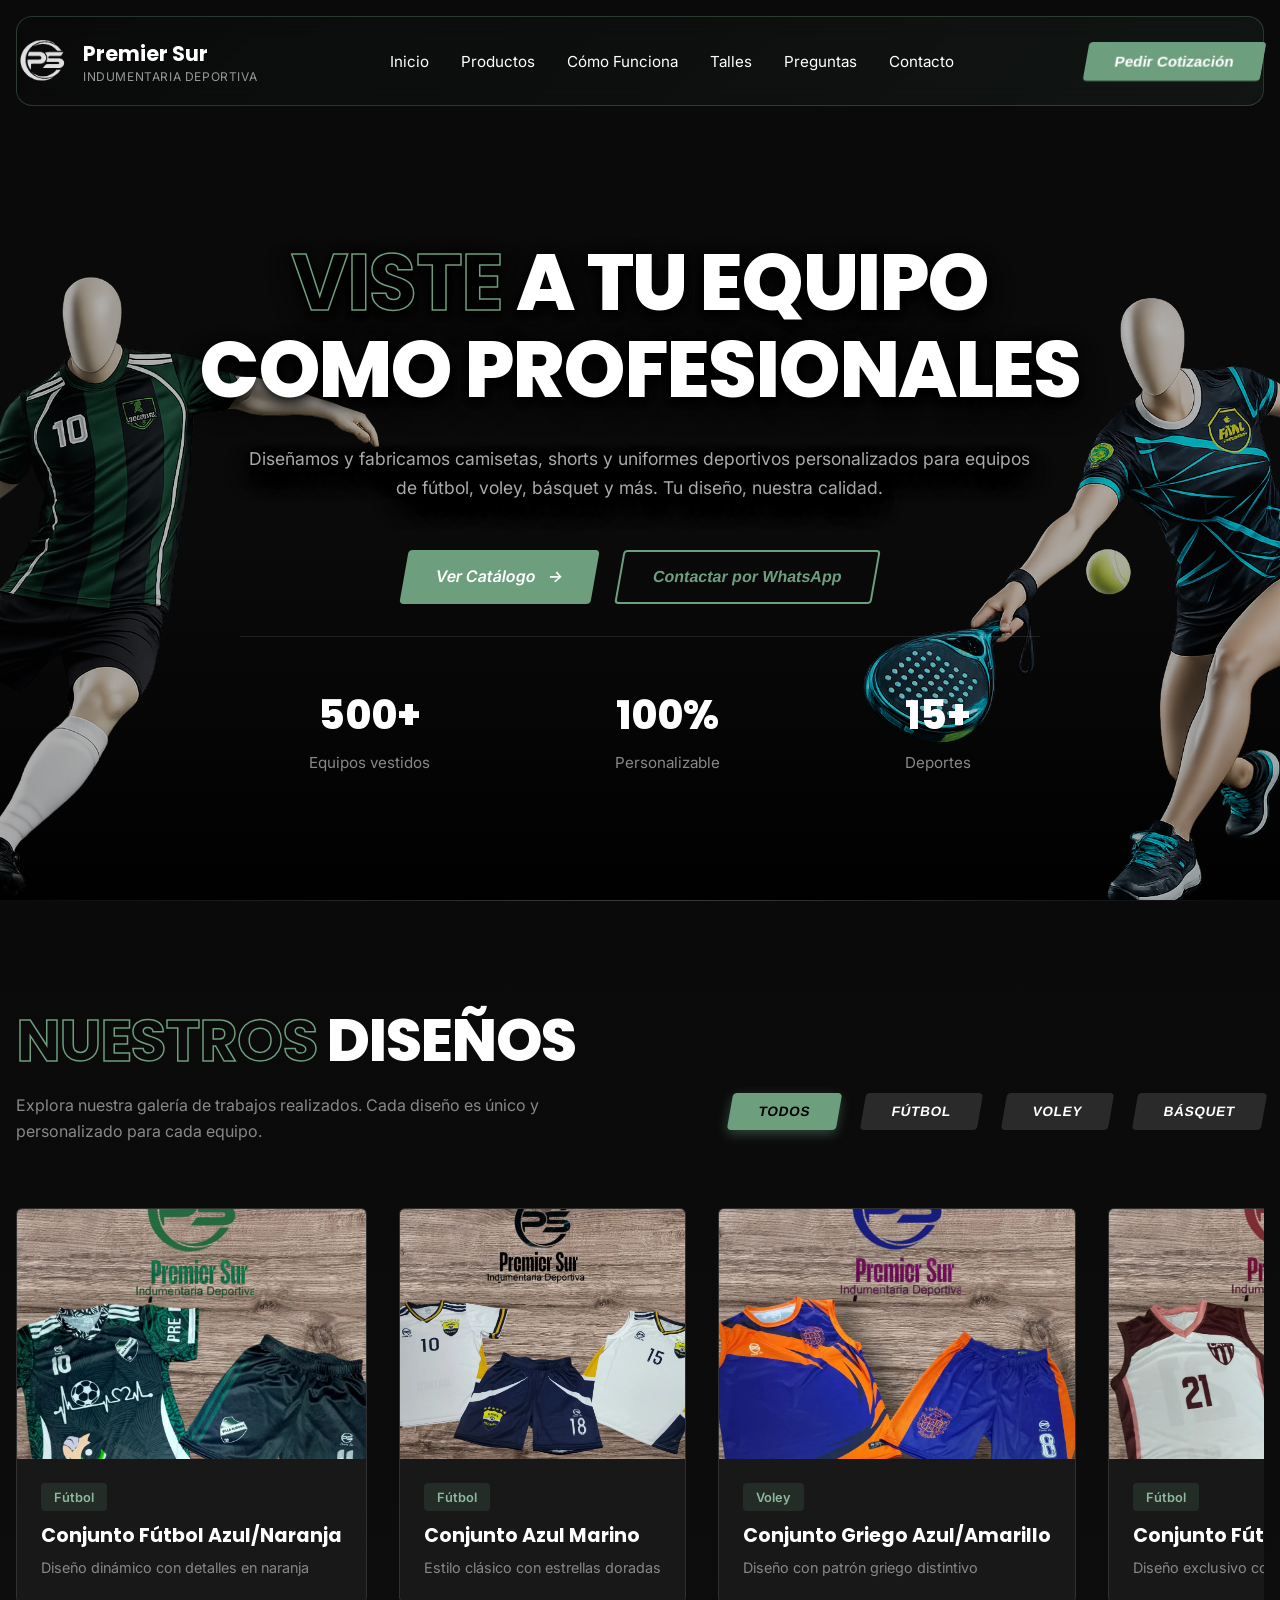
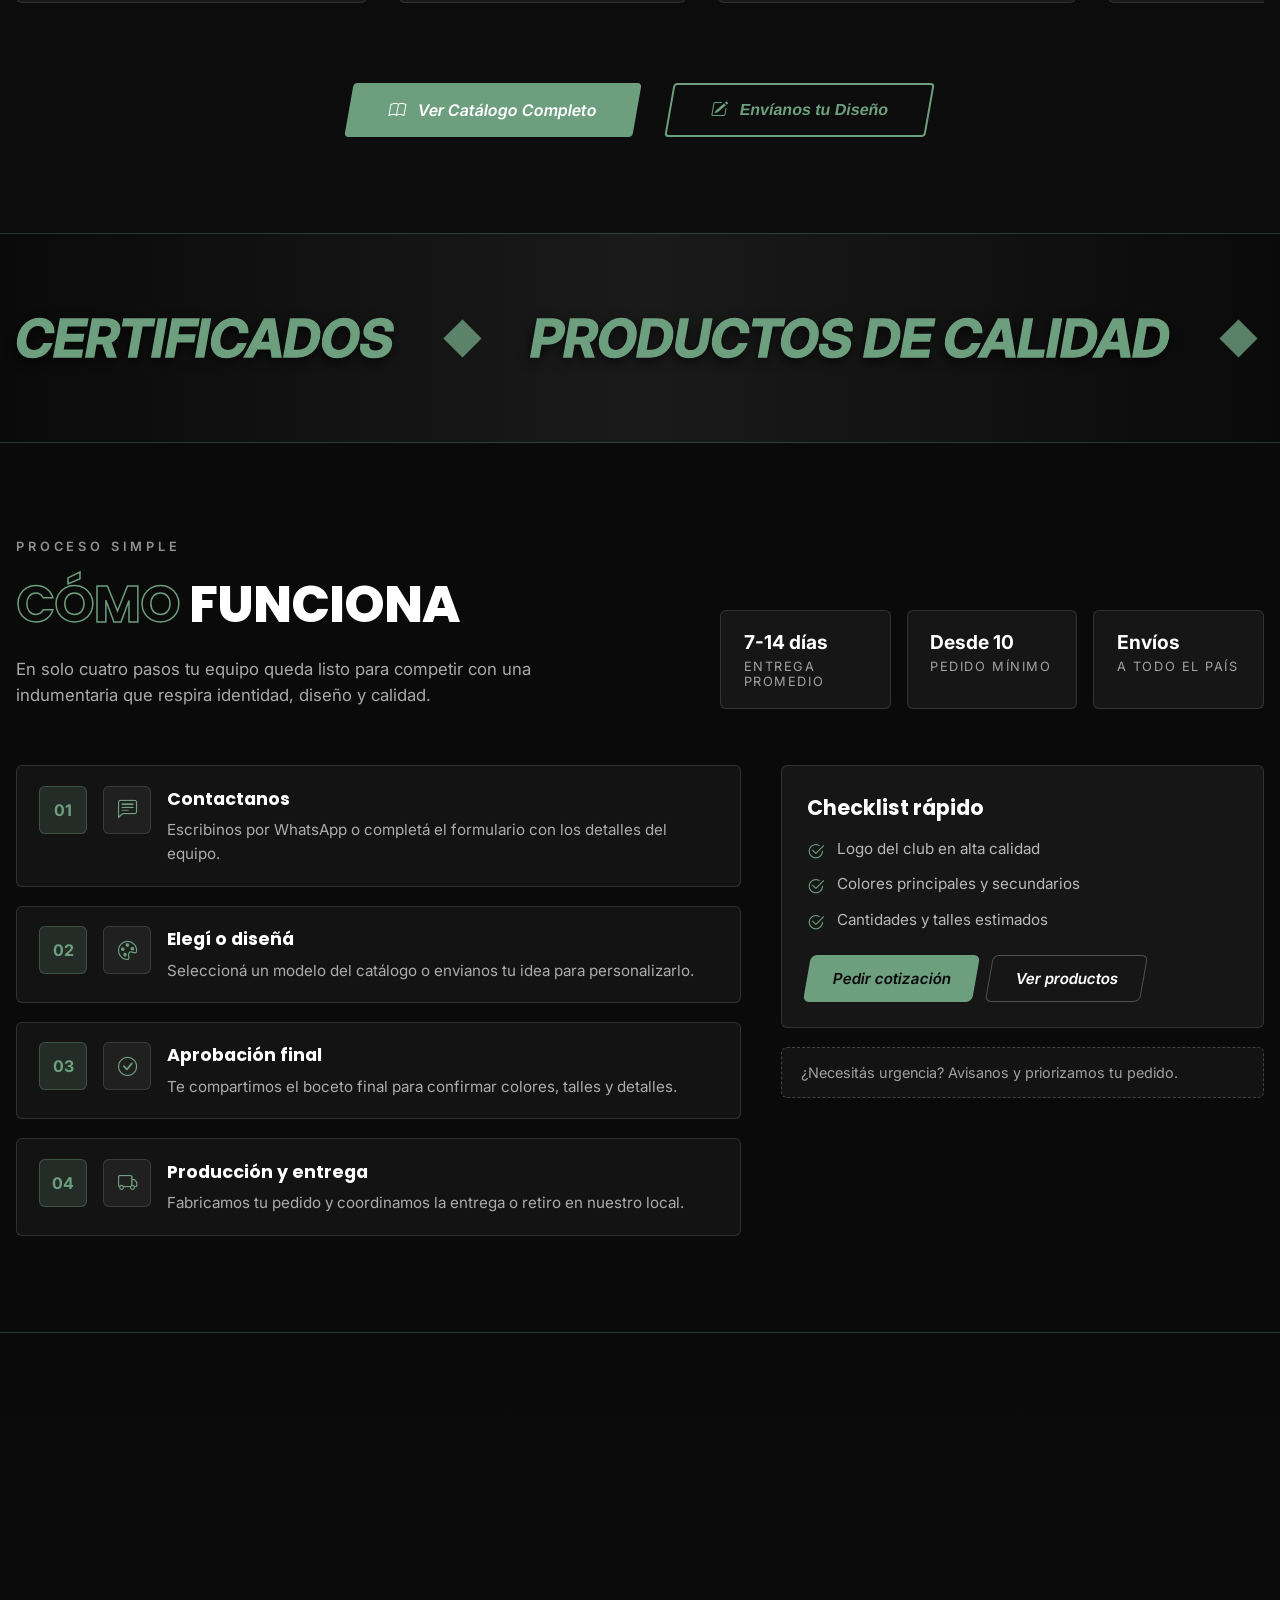
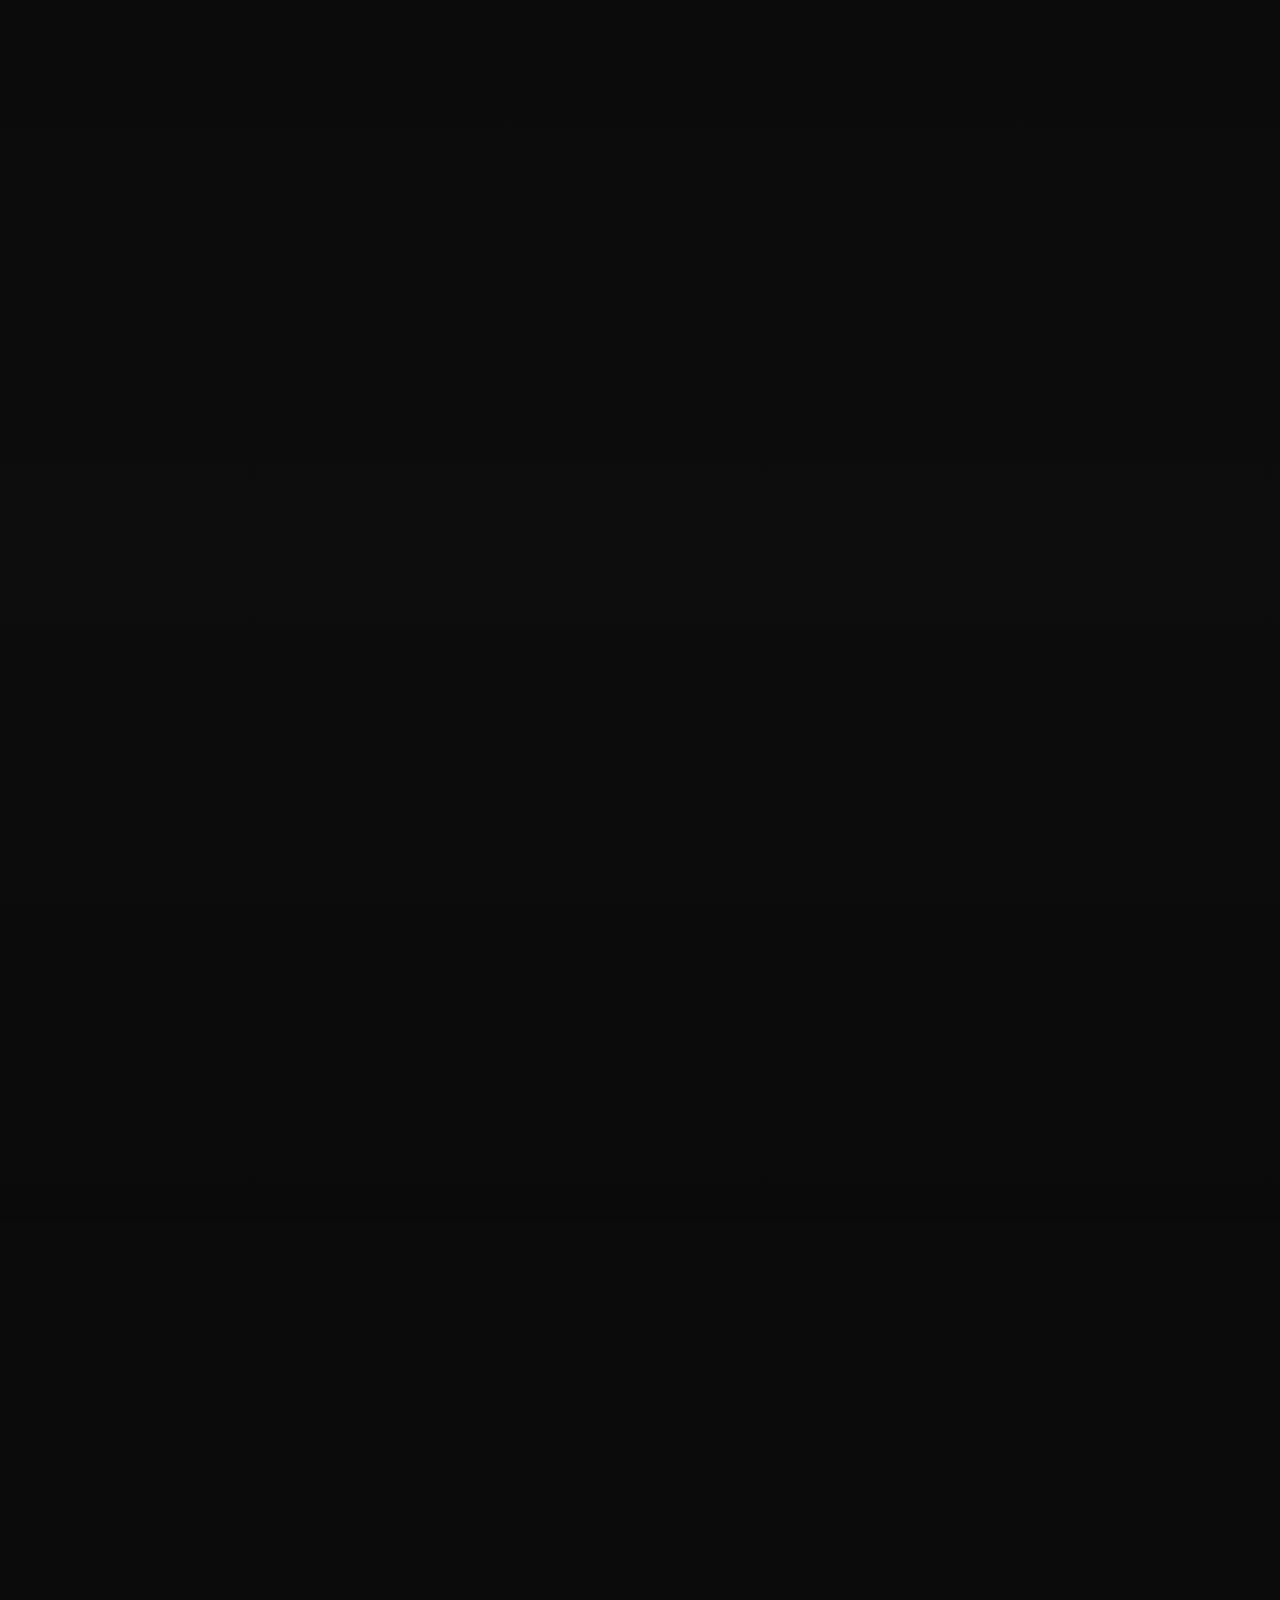
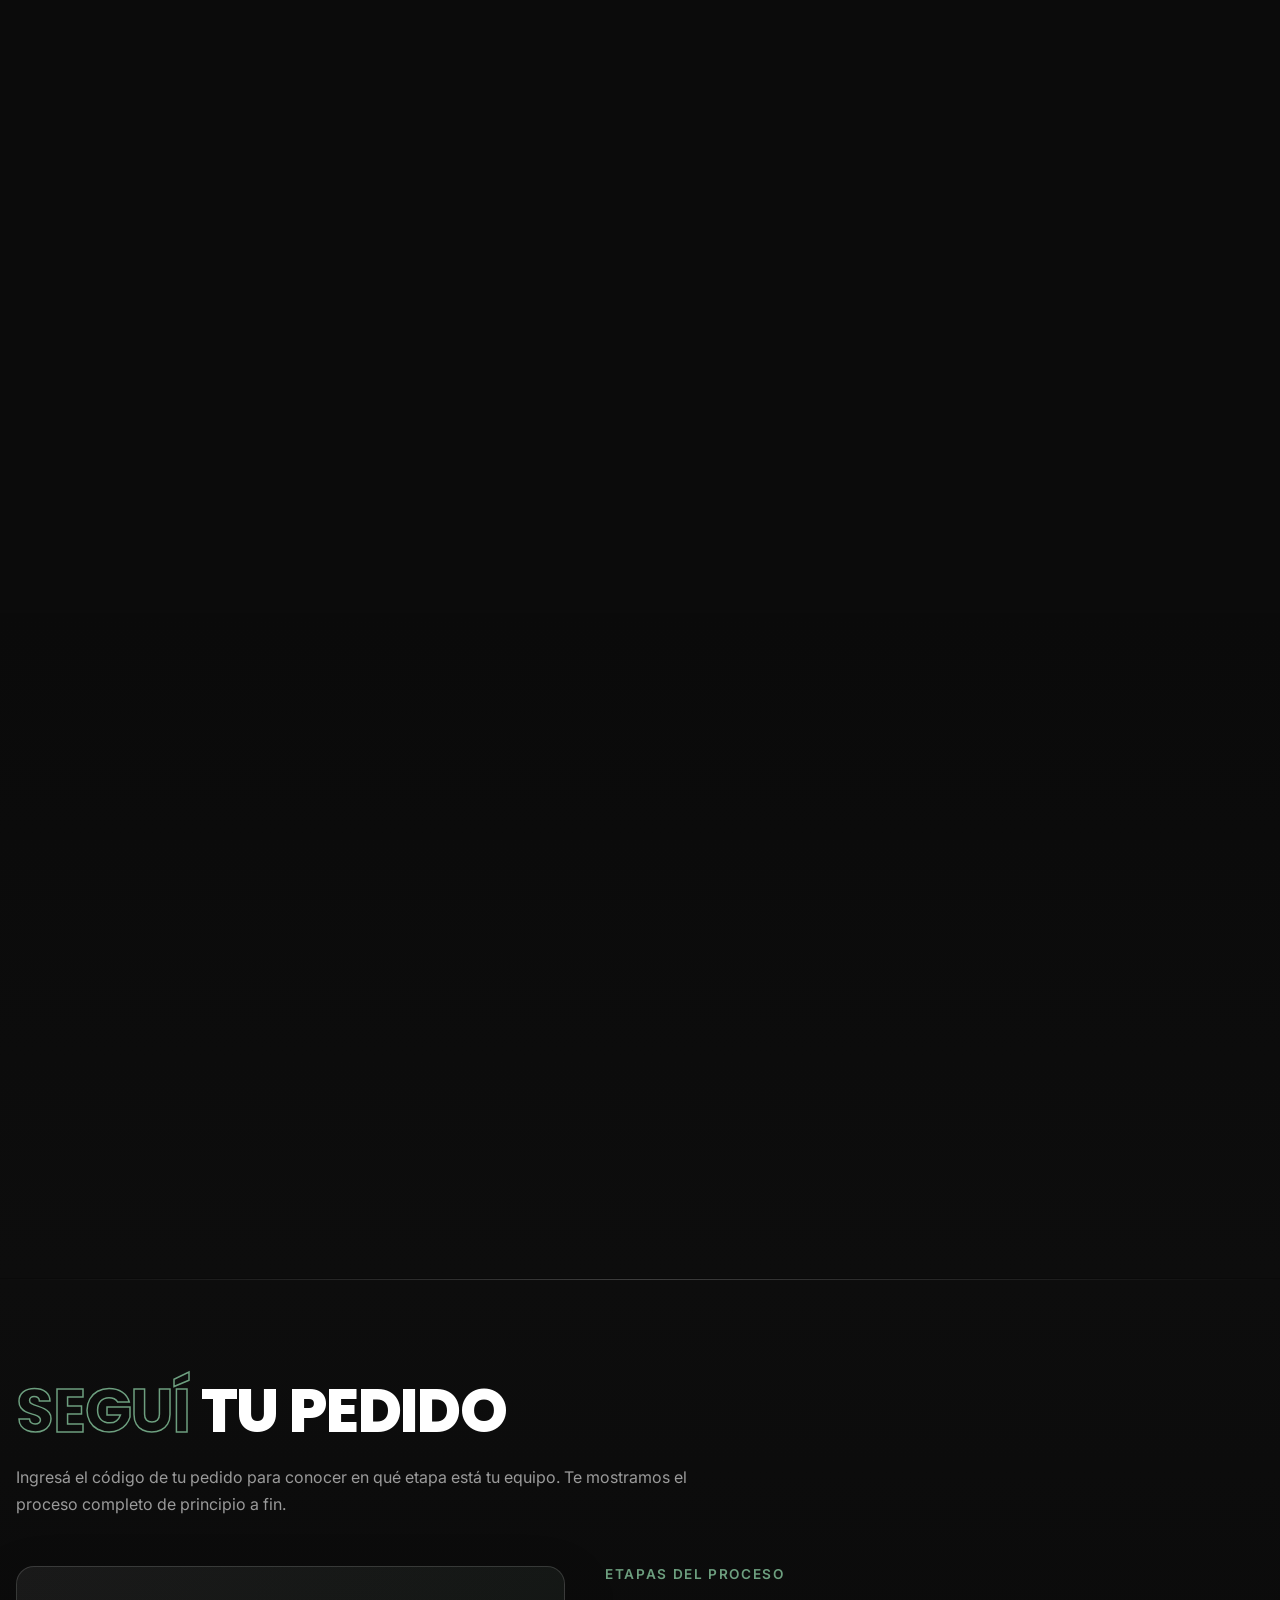
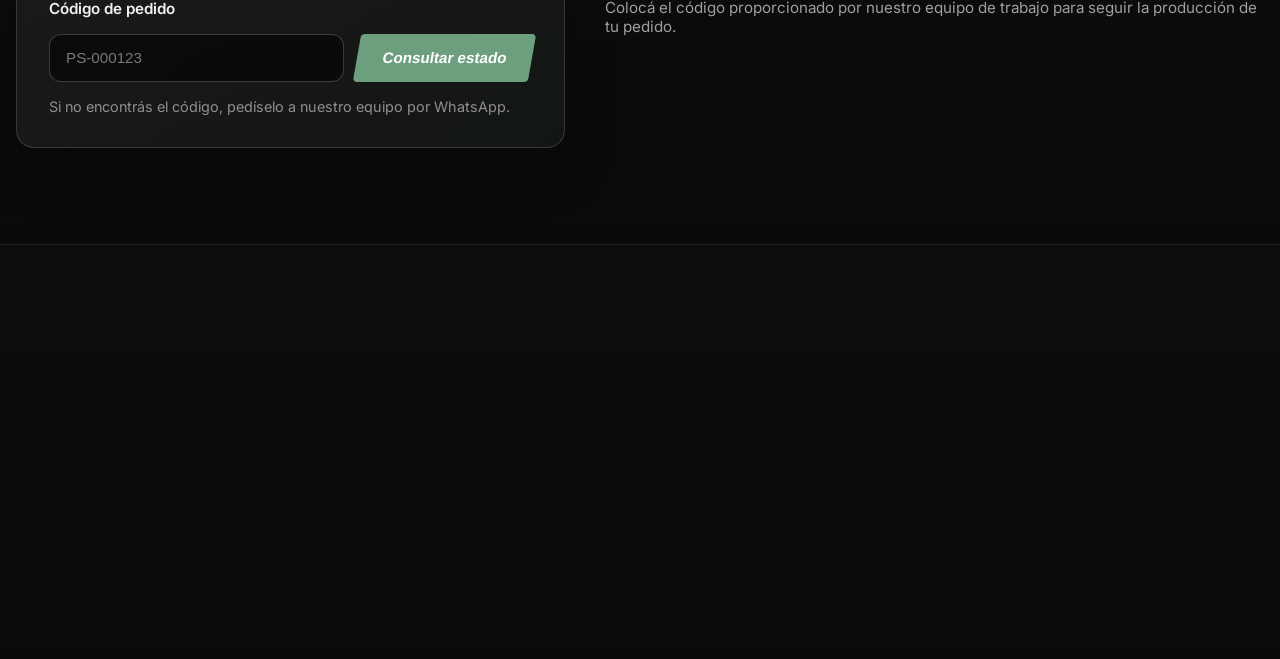
==== commit 899b9300: "Add files via upload" ====
--- a/index.html
+++ b/index.html
@@ -1248,6 +1248,14 @@
               />
               <button type="button" class="btn-primary tracking-btn">
                 Consultar estado
+              </button>
+              <button
+                type="submit"
+                class="btn-primary tracking-submit"
+                aria-label="Enviar"
+                title="Enviar"
+              >
+                <i class="bi bi-send"></i>
               </button>
             </div>
             <p class="tracking-hint">
--- a/style.css
+++ b/style.css
@@ -56,7 +56,7 @@
   width: 48px;
   height: 48px;
   border: 1px solid rgba(109, 159, 127, 0.45);
-  border-radius: 999px;
+  border-radius: 6px;
   background: rgba(12, 15, 14, 0.9);
   color: #fff;
   display: inline-flex;
@@ -243,6 +243,25 @@
   background-color: var(--accent-dark);
   transform: translateY(-2px);
   transform: skewX(-10deg);
+}
+
+.btn-outline {
+  background-color: transparent;
+  color: #fff;
+  border: 1.5px solid rgba(255, 255, 255, 0.35);
+  padding: 0.7rem 1.8rem;
+  border-radius: 4px;
+  cursor: pointer;
+  font-weight: 600;
+  font-size: 0.95rem;
+  transition: all 0.3s ease;
+  transform: skewX(-10deg);
+}
+
+.btn-outline:hover {
+  border-color: var(--accent-color);
+  color: var(--accent-color);
+  transform: skewX(-10deg) translateY(-2px);
 }
 
 /* Menú Hamburguesa */
@@ -553,14 +572,14 @@
   }
 }
 
-.hero-subtitle {
-  color: #888;
-  font-size: clamp(0.9rem, 0.25vw + 0.8rem, 0.95rem);
-  margin-bottom: 1.5rem;
-  letter-spacing: 0.05em;
-  display: inline-flex;
-  align-items: center;
-  gap: 0.6rem;
+.hero-subtitle {
+  color: #888;
+  font-size: clamp(0.9rem, 0.25vw + 0.8rem, 0.95rem);
+  margin-bottom: 1.5rem;
+  letter-spacing: 0.05em;
+  display: inline-flex;
+  align-items: center;
+  gap: 0.6rem;
   background-color: rgba(255, 255, 255, 0.08);
   padding: 0.6rem 1.2rem;
   border-radius: 25px;
@@ -572,14 +591,14 @@
   color: #fff;
 }
 
-.hero-title {
-  font-family: "Poppins", sans-serif;
-  font-size: clamp(4.8rem, 3.4vw + 2.2rem, 6rem);
-  font-weight: 800;
-  line-height: 1.1;
-  margin-bottom: 2rem;
-  letter-spacing: -0.02em;
-  width: 100%;
+.hero-title {
+  font-family: "Poppins", sans-serif;
+  font-size: clamp(4.8rem, 3.4vw + 2.2rem, 6rem);
+  font-weight: 800;
+  line-height: 1.1;
+  margin-bottom: 2rem;
+  letter-spacing: -0.02em;
+  width: 100%;
   text-shadow:
     0 2px 4px rgba(0, 0, 0, 0.37),
     0 4px 8px rgba(0, 0, 0, 0.319),
@@ -587,43 +606,43 @@
     0 12px 24px rgba(0, 0, 0, 0.5);
 }
 
-.hero-description {
-  font-size: clamp(1rem, 0.35vw + 0.9rem, 1.1rem);
-  color: #aaa;
-  line-height: 1.6;
-  margin-bottom: 3rem;
-  max-width: 800px;
-  margin-left: auto;
-  margin-right: auto;
-  text-shadow:
-    0 2px 4px rgba(0, 0, 0, 0.37),
-    0 4px 8px rgba(0, 0, 0, 0.319),
-    0 8px 16px rgba(0, 0, 0, 0.6),
-    0 12px 24px rgba(0, 0, 0, 0.5);
-}
-
-@media (max-width: 1024px) {
-  .hero {
-    padding: 6rem 1rem 0 1rem;
-  }
-
-  .hero-subtitle {
-    font-size: 0.9rem;
-  }
-
-  .hero-title {
-    font-size: 4.4rem;
-  }
-
-  .hero-description {
-    font-size: 1rem;
-    max-width: 700px;
-  }
-
-  .hero-stats {
-    gap: 2rem;
-  }
-}
+.hero-description {
+  font-size: clamp(1rem, 0.35vw + 0.9rem, 1.1rem);
+  color: #aaa;
+  line-height: 1.6;
+  margin-bottom: 3rem;
+  max-width: 800px;
+  margin-left: auto;
+  margin-right: auto;
+  text-shadow:
+    0 2px 4px rgba(0, 0, 0, 0.37),
+    0 4px 8px rgba(0, 0, 0, 0.319),
+    0 8px 16px rgba(0, 0, 0, 0.6),
+    0 12px 24px rgba(0, 0, 0, 0.5);
+}
+
+@media (max-width: 1024px) {
+  .hero {
+    padding: 6rem 1rem 0 1rem;
+  }
+
+  .hero-subtitle {
+    font-size: 0.9rem;
+  }
+
+  .hero-title {
+    font-size: 4.4rem;
+  }
+
+  .hero-description {
+    font-size: 1rem;
+    max-width: 700px;
+  }
+
+  .hero-stats {
+    gap: 2rem;
+  }
+}
 
 /* Botones Hero */
 .hero-buttons {
@@ -746,7 +765,7 @@
   flex-direction: column;
   gap: 2rem;
   margin-bottom: 3rem;
-  padding: 0 2rem;
+  padding: 0;
 }
 
 .designs-footer {
@@ -760,14 +779,14 @@
   flex: 1;
 }
 
-.designs-title {
-  font-family: "Poppins", sans-serif;
-  font-size: clamp(3.2rem, 2.6vw + 1.6rem, 4.5rem);
-  font-weight: 800;
-  margin-bottom: -1.5rem;
-  text-align: left;
-  letter-spacing: -0.02em;
-}
+.designs-title {
+  font-family: "Poppins", sans-serif;
+  font-size: clamp(3.2rem, 2.6vw + 1.6rem, 4.5rem);
+  font-weight: 800;
+  margin-bottom: -1.5rem;
+  text-align: left;
+  letter-spacing: -0.02em;
+}
 
 .designs-description {
   font-size: 1rem;
@@ -851,6 +870,17 @@
   padding: 1rem 0;
   scroll-behavior: smooth;
   flex: 1;
+  cursor: grab;
+}
+
+.carousel.is-dragging {
+  cursor: grabbing;
+  user-select: none;
+}
+
+.carousel img {
+  -webkit-user-drag: none;
+  user-select: none;
 }
 
 .carousel::-webkit-scrollbar {
@@ -1128,7 +1158,7 @@
   .designs-header {
     flex-direction: column;
     gap: 1.5rem;
-    padding: 0 1rem;
+    padding: 0;
   }
 
   .designs-footer {
@@ -1243,13 +1273,13 @@
   will-change: transform;
 }
 
-.banner-texto {
-  font-size: clamp(2.6rem, 2.2vw + 1.5rem, 3.8rem);
-  font-weight: 700;
-  color: var(--accent-color);
-  text-shadow: 0 4px 12px rgba(0, 0, 0, 0.8);
-  flex-shrink: 0;
-  transform: skewX(-10deg);
+.banner-texto {
+  font-size: clamp(2.6rem, 2.2vw + 1.5rem, 3.8rem);
+  font-weight: 700;
+  color: var(--accent-color);
+  text-shadow: 0 4px 12px rgba(0, 0, 0, 0.8);
+  flex-shrink: 0;
+  transform: skewX(-10deg);
   -webkit-text-stroke: 1.5px var(--accent-color);
 }
 
@@ -1330,14 +1360,14 @@
   font-weight: 600;
 }
 
-.como-funciona-title {
-  font-family: "Poppins", sans-serif;
-  font-size: clamp(2.8rem, 2.1vw + 1.5rem, 3.6rem);
-  font-weight: 800;
-  margin: 0;
-  text-align: start;
-  letter-spacing: -0.02em;
-}
+.como-funciona-title {
+  font-family: "Poppins", sans-serif;
+  font-size: clamp(2.8rem, 2.1vw + 1.5rem, 3.6rem);
+  font-weight: 800;
+  margin: 0;
+  text-align: start;
+  letter-spacing: -0.02em;
+}
 
 .como-funciona-subtitle {
   font-size: 1.05rem;
@@ -1530,54 +1560,54 @@
   font-size: 0.9rem;
 }
 
-@media (max-width: 1024px) {
-  .como-funciona-header {
-    grid-template-columns: 1fr;
-  }
-
-  .como-funciona-metrics {
-    grid-template-columns: repeat(3, minmax(0, 1fr));
-    gap: 0.8rem;
-  }
-
-  .como-metric {
-    padding: 1rem 1.1rem;
-  }
-
-  .como-funciona-grid {
-    grid-template-columns: 1fr;
-  }
-
-  .como-steps {
-    display: grid;
-    grid-template-columns: repeat(2, minmax(0, 1fr));
-  }
-
-  .como-steps::before {
-    left: 24px;
-  }
-}
-
-@media (max-width: 768px) {
-  .como-funciona {
-    padding: 4rem 1rem;
-  }
+@media (max-width: 1024px) {
+  .como-funciona-header {
+    grid-template-columns: 1fr;
+  }
+
+  .como-funciona-metrics {
+    grid-template-columns: repeat(3, minmax(0, 1fr));
+    gap: 0.8rem;
+  }
+
+  .como-metric {
+    padding: 1rem 1.1rem;
+  }
+
+  .como-funciona-grid {
+    grid-template-columns: 1fr;
+  }
+
+  .como-steps {
+    display: grid;
+    grid-template-columns: repeat(2, minmax(0, 1fr));
+  }
+
+  .como-steps::before {
+    left: 24px;
+  }
+}
+
+@media (max-width: 768px) {
+  .como-funciona {
+    padding: 4rem 1rem;
+  }
 
   .como-funciona-title {
     font-size: 2.8rem;
   }
 
-  .como-funciona-metrics {
-    grid-template-columns: 1fr;
-  }
-
-  .como-steps {
-    grid-template-columns: 1fr;
-  }
-
-  .como-steps::before {
-    display: none;
-  }
+  .como-funciona-metrics {
+    grid-template-columns: 1fr;
+  }
+
+  .como-steps {
+    grid-template-columns: 1fr;
+  }
+
+  .como-steps::before {
+    display: none;
+  }
 
   .como-step {
     grid-template-columns: 1fr;
@@ -2055,14 +2085,14 @@
   margin-bottom: 0.6rem;
 }
 
-.testimonios-title {
-  font-family: "Poppins", sans-serif;
-  font-size: clamp(2.8rem, 2.5vw + 1.6rem, 4rem);
-  font-weight: 800;
-  line-height: 1.1;
-  margin-bottom: 1rem;
-  letter-spacing: -0.02em;
-}
+.testimonios-title {
+  font-family: "Poppins", sans-serif;
+  font-size: clamp(2.8rem, 2.5vw + 1.6rem, 4rem);
+  font-weight: 800;
+  line-height: 1.1;
+  margin-bottom: 1rem;
+  letter-spacing: -0.02em;
+}
 
 .testimonios-subtitle {
   color: #8d8d8d;
@@ -2070,11 +2100,11 @@
   line-height: 1.7;
 }
 
-.testimonios-grid {
-  display: grid;
-  grid-template-columns: repeat(3, 1fr);
-  gap: 1.8rem;
-}
+.testimonios-grid {
+  display: grid;
+  grid-template-columns: repeat(3, 1fr);
+  gap: 1.8rem;
+}
 
 .testimonio-card {
   background: linear-gradient(
@@ -2133,24 +2163,24 @@
   letter-spacing: 0.03em;
 }
 
-@media (max-width: 1024px) {
-  .testimonios-title {
-    font-size: 2.8rem;
-  }
-
-  .testimonios-grid {
-    grid-template-columns: repeat(3, minmax(0, 1fr));
-    gap: 1.2rem;
-  }
-
-  .testimonio-card {
-    padding: 1.6rem 1.2rem;
-  }
-
-  .testimonio-text {
-    font-size: 0.9rem;
-  }
-}
+@media (max-width: 1024px) {
+  .testimonios-title {
+    font-size: 2.8rem;
+  }
+
+  .testimonios-grid {
+    grid-template-columns: repeat(3, minmax(0, 1fr));
+    gap: 1.2rem;
+  }
+
+  .testimonio-card {
+    padding: 1.6rem 1.2rem;
+  }
+
+  .testimonio-text {
+    font-size: 0.9rem;
+  }
+}
 
 @media (max-width: 768px) {
   .testimonios {
@@ -2225,14 +2255,14 @@
   font-weight: 600;
 }
 
-.cotizacion-title {
-  font-family: "Poppins", sans-serif;
-  font-size: clamp(2.9rem, 2.3vw + 1.6rem, 3.9rem);
-  font-weight: 800;
-  line-height: 1.2;
-  margin: 0;
-  letter-spacing: -0.02em;
-}
+.cotizacion-title {
+  font-family: "Poppins", sans-serif;
+  font-size: clamp(2.9rem, 2.3vw + 1.6rem, 3.9rem);
+  font-weight: 800;
+  line-height: 1.2;
+  margin: 0;
+  letter-spacing: -0.02em;
+}
 
 .cotizacion-description {
   font-size: 1.05rem;
@@ -2281,31 +2311,31 @@
   gap: 1rem;
 }
 
-.cotizacion-trust-card {
-  display: grid;
-  grid-template-columns: 44px minmax(0, 1fr);
-  gap: 0.8rem;
-  align-items: center;
-  padding: 0.9rem 1rem;
-  border-radius: 6px;
-  background: rgba(0, 0, 0, 0.35);
-  border: 1px solid rgba(255, 255, 255, 0.12);
-}
-
-.cotizacion-trust-card i {
-  width: 44px;
-  height: 44px;
-  border-radius: 6px;
-  background: rgba(109, 159, 127, 0.2);
-  display: flex;
-  align-items: center;
-  justify-content: center;
-  color: var(--accent-color);
-}
-
-.cotizacion-trust-card > div {
-  min-width: 0;
-}
+.cotizacion-trust-card {
+  display: grid;
+  grid-template-columns: 44px minmax(0, 1fr);
+  gap: 0.8rem;
+  align-items: center;
+  padding: 0.9rem 1rem;
+  border-radius: 6px;
+  background: rgba(0, 0, 0, 0.35);
+  border: 1px solid rgba(255, 255, 255, 0.12);
+}
+
+.cotizacion-trust-card i {
+  width: 44px;
+  height: 44px;
+  border-radius: 6px;
+  background: rgba(109, 159, 127, 0.2);
+  display: flex;
+  align-items: center;
+  justify-content: center;
+  color: var(--accent-color);
+}
+
+.cotizacion-trust-card > div {
+  min-width: 0;
+}
 
 .cotizacion-trust-title {
   margin: 0;
@@ -2339,14 +2369,14 @@
 }
 
 /* Lado Derecho - Formulario */
-.cotizacion-right {
-  background: rgba(255, 255, 255, 0.05);
-  border: 1px solid rgba(255, 255, 255, 0.12);
-  border-radius: 6px;
-  padding: 2.5rem;
-  box-shadow: 0 20px 35px rgba(0, 0, 0, 0.35);
-  min-width: 0;
-}
+.cotizacion-right {
+  background: rgba(255, 255, 255, 0.05);
+  border: 1px solid rgba(255, 255, 255, 0.12);
+  border-radius: 6px;
+  padding: 2.5rem;
+  box-shadow: 0 20px 35px rgba(0, 0, 0, 0.35);
+  min-width: 0;
+}
 
 .cotizacion-form-head {
   margin-bottom: 1.8rem;
@@ -2373,48 +2403,48 @@
   color: rgba(255, 255, 255, 0.5);
 }
 
-.cotizacion-form {
-  display: flex;
-  flex-direction: column;
-  gap: 1.5rem;
-  min-width: 0;
-}
-
-.form-row {
-  display: grid;
-  grid-template-columns: minmax(0, 1fr) minmax(0, 1fr);
-  gap: 1.5rem;
-}
-
-.form-group {
-  display: flex;
-  flex-direction: column;
-  gap: 0.5rem;
-  min-width: 0;
-}
-
-.form-group label {
-  font-size: 0.9rem;
-  font-weight: 600;
-  color: #fff;
-  max-width: 100%;
-  white-space: normal;
-}
-
-.form-group input,
-.form-group select,
-.form-group textarea {
-  background-color: rgba(255, 255, 255, 0.08);
-  border: 1px solid rgba(255, 255, 255, 0.1);
-  border-radius: 6px;
-  padding: 0.8rem 1rem;
-  color: #fff;
-  width: 100%;
-  box-sizing: border-box;
-  font-family:
-    "Inter",
-    -apple-system,
-    BlinkMacSystemFont,
+.cotizacion-form {
+  display: flex;
+  flex-direction: column;
+  gap: 1.5rem;
+  min-width: 0;
+}
+
+.form-row {
+  display: grid;
+  grid-template-columns: minmax(0, 1fr) minmax(0, 1fr);
+  gap: 1.5rem;
+}
+
+.form-group {
+  display: flex;
+  flex-direction: column;
+  gap: 0.5rem;
+  min-width: 0;
+}
+
+.form-group label {
+  font-size: 0.9rem;
+  font-weight: 600;
+  color: #fff;
+  max-width: 100%;
+  white-space: normal;
+}
+
+.form-group input,
+.form-group select,
+.form-group textarea {
+  background-color: rgba(255, 255, 255, 0.08);
+  border: 1px solid rgba(255, 255, 255, 0.1);
+  border-radius: 6px;
+  padding: 0.8rem 1rem;
+  color: #fff;
+  width: 100%;
+  box-sizing: border-box;
+  font-family:
+    "Inter",
+    -apple-system,
+    BlinkMacSystemFont,
     "Segoe UI",
     Roboto,
     sans-serif;
@@ -2492,30 +2522,30 @@
   margin-top: -0.5rem;
 }
 
-/* Responsive Cotización */
-@media (max-width: 1024px) {
-  .cotizacion-container {
-    grid-template-columns: minmax(0, 1.05fr) minmax(0, 0.95fr);
-    gap: 2.5rem;
-  }
-
-  .cotizacion-title {
-    font-size: 3.2rem;
-  }
-
-  .cotizacion-right {
-    padding: 2rem;
-  }
-
-  .form-row {
-    gap: 1rem;
-  }
-}
-
-@media (max-width: 768px) {
-  .cotizacion {
-    padding: 4rem 1rem;
-  }
+/* Responsive Cotización */
+@media (max-width: 1024px) {
+  .cotizacion-container {
+    grid-template-columns: minmax(0, 1.05fr) minmax(0, 0.95fr);
+    gap: 2.5rem;
+  }
+
+  .cotizacion-title {
+    font-size: 3.2rem;
+  }
+
+  .cotizacion-right {
+    padding: 2rem;
+  }
+
+  .form-row {
+    gap: 1rem;
+  }
+}
+
+@media (max-width: 768px) {
+  .cotizacion {
+    padding: 4rem 1rem;
+  }
 
   .cotizacion-container {
     grid-template-columns: 1fr;
@@ -2934,34 +2964,34 @@
   );
 }
 
-.faq-wrapper {
-  max-width: 1300px;
-  margin: 0 auto;
-  display: grid;
-  grid-template-columns: 55% 45%;
-  gap: 2rem;
-  align-items: flex-start;
-  min-width: 0;
-}
+.faq-wrapper {
+  max-width: 1300px;
+  margin: 0 auto;
+  display: grid;
+  grid-template-columns: 55% 45%;
+  gap: 2rem;
+  align-items: flex-start;
+  min-width: 0;
+}
 
 /* ═══════════════════════════════════════════════════════════════════ */
 /* COLUMNA IZQUIERDA - PREGUNTAS                                        */
 /* ═══════════════════════════════════════════════════════════════════ */
 
-.faq-left {
-  display: flex;
-  flex-direction: column;
-  min-width: 0;
-}
-
-.faq-main-title {
-  font-family: "Poppins", sans-serif;
-  font-size: clamp(2.8rem, 3vw + 1.6rem, 4.5rem);
-  font-weight: 800;
-  line-height: 1.2;
-  margin-bottom: 1rem;
-  letter-spacing: -0.02em;
-}
+.faq-left {
+  display: flex;
+  flex-direction: column;
+  min-width: 0;
+}
+
+.faq-main-title {
+  font-family: "Poppins", sans-serif;
+  font-size: clamp(2.8rem, 3vw + 1.6rem, 4.5rem);
+  font-weight: 800;
+  line-height: 1.2;
+  margin-bottom: 1rem;
+  letter-spacing: -0.02em;
+}
 
 .faq-subtitle {
   font-size: 1rem;
@@ -2976,30 +3006,30 @@
   gap: 1rem;
 }
 
-.faq-question-btn {
-  background: linear-gradient(
-    135deg,
-    rgba(255, 255, 255, 0.06) 0%,
-    rgba(109, 159, 127, 0.05) 100%
-  );
-  border: 2px solid rgba(255, 255, 255, 0.12);
-  border-radius: 12px;
-  padding: 1.5rem 2rem;
-  cursor: pointer;
-  display: flex;
-  align-items: center;
-  gap: 1.5rem;
-  transition: all 0.3s ease;
-  text-align: left;
-  font-family:
-    "Inter",
-    -apple-system,
-    BlinkMacSystemFont,
-    "Segoe UI",
-    Roboto,
-    sans-serif;
-  min-width: 0;
-}
+.faq-question-btn {
+  background: linear-gradient(
+    135deg,
+    rgba(255, 255, 255, 0.06) 0%,
+    rgba(109, 159, 127, 0.05) 100%
+  );
+  border: 2px solid rgba(255, 255, 255, 0.12);
+  border-radius: 12px;
+  padding: 1.5rem 2rem;
+  cursor: pointer;
+  display: flex;
+  align-items: center;
+  gap: 1.5rem;
+  transition: all 0.3s ease;
+  text-align: left;
+  font-family:
+    "Inter",
+    -apple-system,
+    BlinkMacSystemFont,
+    "Segoe UI",
+    Roboto,
+    sans-serif;
+  min-width: 0;
+}
 
 .faq-question-btn:hover {
   border-color: var(--accent-color);
@@ -3028,15 +3058,15 @@
   transition: all 0.3s ease;
 }
 
-.faq-text {
-  font-family: "Poppins", sans-serif;
-  font-size: 0.95rem;
-  font-weight: 700;
-  color: #fff;
-  transition: all 0.3s ease;
-  min-width: 0;
-  overflow-wrap: anywhere;
-}
+.faq-text {
+  font-family: "Poppins", sans-serif;
+  font-size: 0.95rem;
+  font-weight: 700;
+  color: #fff;
+  transition: all 0.3s ease;
+  min-width: 0;
+  overflow-wrap: anywhere;
+}
 
 .faq-question-btn:hover .faq-text {
   color: var(--accent-light);
@@ -3046,12 +3076,12 @@
 /* COLUMNA DERECHA - RESPUESTAS                                         */
 /* ═══════════════════════════════════════════════════════════════════ */
 
-.faq-right {
-  display: flex;
-  align-items: flex-start;
-  justify-content: flex-end;
-  min-width: 0;
-}
+.faq-right {
+  display: flex;
+  align-items: flex-start;
+  justify-content: flex-end;
+  min-width: 0;
+}
 
 .faq-answer-container {
   position: relative;
@@ -3110,64 +3140,64 @@
 }
 
 /* Responsive FAQ */
-@media (max-width: 1024px) {
-  .faq-wrapper {
-    gap: 3rem;
-    grid-template-columns: 1fr 1fr;
-  }
-
-  .faq-main-title {
-    font-size: 2.8rem;
-  }
-
-  .faq-question-btn {
-    padding: 1.2rem 1.6rem;
-    gap: 1rem;
-  }
-
-  .faq-text {
-    font-size: 0.9rem;
-  }
-
-  .faq-answer-item.active {
-    padding: 2rem;
-    transform: skewX(-6deg);
-  }
-
-  .faq-answer-item.active::before,
-  .faq-answer-text {
-    transform: skewX(6deg);
-  }
-}
-
-@media (max-width: 768px) {
-  .faq-section {
-    padding: 4rem 1rem;
-  }
-
-  .faq-wrapper {
-    grid-template-columns: 1fr;
-    gap: 2.5rem;
-  }
+@media (max-width: 1024px) {
+  .faq-wrapper {
+    gap: 3rem;
+    grid-template-columns: 1fr 1fr;
+  }
 
   .faq-main-title {
     font-size: 2.8rem;
   }
 
-  .faq-subtitle {
-    margin-bottom: 2rem;
-  }
-
-  .faq-questions-list {
-    gap: 0.8rem;
-    width: 100%;
-  }
-
-  .faq-question-btn {
-    padding: 1.2rem 1.5rem;
-    gap: 1rem;
-    width: 100%;
-  }
+  .faq-question-btn {
+    padding: 1.2rem 1.6rem;
+    gap: 1rem;
+  }
+
+  .faq-text {
+    font-size: 0.9rem;
+  }
+
+  .faq-answer-item.active {
+    padding: 2rem;
+    transform: skewX(-6deg);
+  }
+
+  .faq-answer-item.active::before,
+  .faq-answer-text {
+    transform: skewX(6deg);
+  }
+}
+
+@media (max-width: 768px) {
+  .faq-section {
+    padding: 4rem 1rem;
+  }
+
+  .faq-wrapper {
+    grid-template-columns: 1fr;
+    gap: 2.5rem;
+  }
+
+  .faq-main-title {
+    font-size: 2.8rem;
+  }
+
+  .faq-subtitle {
+    margin-bottom: 2rem;
+  }
+
+  .faq-questions-list {
+    gap: 0.8rem;
+    width: 100%;
+  }
+
+  .faq-question-btn {
+    padding: 1.2rem 1.5rem;
+    gap: 1rem;
+    width: 100%;
+  }
 
   .faq-question-btn:hover {
     transform: translateX(5px);
@@ -3186,250 +3216,283 @@
     margin-bottom: 1rem;
   }
 
-  .faq-answer-item.active {
-    transform: skewX(0deg);
-  }
+  .faq-answer-item.active {
+    transform: skewX(0deg);
+  }
 
   .faq-answer-item.active::before {
     transform: skewX(0deg);
   }
 
-  .faq-answer-text {
-    font-size: 0.95rem;
-    line-height: 1.6;
-    transform: skewX(0deg);
-  }
-
-  .faq-right {
-    justify-content: flex-start;
-  }
-}
-
-/* ═══════════════════════════════════════════════════════════════════ */
-/* SECCIÓN 5.8: SEGUIMIENTO DE PEDIDOS                                 */
-/* ═══════════════════════════════════════════════════════════════════ */
-
-.tracking-section {
-  padding: 6rem 1rem;
-  background: linear-gradient(180deg, #0d0d0d 0%, #0a0a0a 100%);
-  position: relative;
-}
-
-.tracking-section::before {
-  content: "";
-  position: absolute;
-  top: 0;
-  left: 0;
-  right: 0;
-  height: 1px;
-  background: linear-gradient(
-    90deg,
-    transparent 0%,
-    rgba(255, 255, 255, 0.2) 50%,
-    transparent 100%
-  );
-}
-
-.tracking-wrapper {
-  max-width: 1300px;
-  margin: 0 auto;
-  display: flex;
-  flex-direction: column;
-  gap: 3rem;
-}
-
-.tracking-header {
-  max-width: 700px;
-}
-
-.tracking-title {
-  font-family: "Poppins", sans-serif;
-  font-size: clamp(2.6rem, 3vw + 1.4rem, 4.2rem);
-  font-weight: 800;
-  line-height: 1.2;
-  margin-bottom: 1rem;
-  letter-spacing: -0.02em;
-}
-
-.tracking-subtitle {
-  color: #9a9a9a;
-  font-size: 1rem;
-  line-height: 1.7;
-}
-
-.tracking-grid {
-  display: grid;
-  grid-template-columns: minmax(280px, 1fr) minmax(320px, 1.2fr);
-  gap: 2.5rem;
-  align-items: start;
-}
-
-.tracking-form {
-  background: linear-gradient(
-    135deg,
-    rgba(255, 255, 255, 0.06) 0%,
-    rgba(109, 159, 127, 0.08) 100%
-  );
-  border: 1px solid rgba(255, 255, 255, 0.15);
-  border-radius: 18px;
-  padding: 2rem;
-  display: flex;
-  flex-direction: column;
-  gap: 1rem;
-  box-shadow: 0 20px 50px rgba(0, 0, 0, 0.25);
-}
-
-.tracking-label {
-  font-weight: 600;
-  font-size: 0.95rem;
-  color: #f1f1f1;
-}
-
-.tracking-input-row {
-  display: flex;
-  gap: 0.8rem;
-  flex-wrap: wrap;
-}
-
-.tracking-input-row input {
-  flex: 1 1 200px;
-  padding: 0.9rem 1rem;
-  border-radius: 12px;
-  border: 1px solid rgba(255, 255, 255, 0.2);
-  background: rgba(8, 8, 8, 0.8);
-  color: #fff;
-  font-size: 0.95rem;
-}
-
-.tracking-input-row input::placeholder {
-  color: rgba(255, 255, 255, 0.45);
-}
-
-.tracking-btn {
-  flex: 0 0 auto;
-  padding: 0.85rem 1.6rem;
-}
-
-.tracking-hint {
-  margin: 0;
-  font-size: 0.9rem;
-  color: #8f8f8f;
-}
-
-.tracking-steps {
-  display: flex;
-  flex-direction: column;
-  gap: 1rem;
-}
-
-.tracking-steps-header {
-  font-size: 0.85rem;
-  letter-spacing: 0.12em;
-  text-transform: uppercase;
-  color: var(--accent-color);
-  font-weight: 600;
-}
-
-.tracking-status {
-  margin: 0;
-  font-size: 0.95rem;
-  color: #9f9f9f;
-  min-height: 1.2rem;
-}
-
-.tracking-steps-list {
-  list-style: none;
-  margin: 0;
-  padding: 0;
-  display: grid;
-  gap: 1rem;
-}
-
-.tracking-step {
-  display: flex;
-  gap: 1.2rem;
-  padding: 1.4rem 1.6rem;
-  border-radius: 16px;
-  background: rgba(15, 15, 15, 0.7);
-  border: 1px solid rgba(255, 255, 255, 0.08);
-  box-shadow: 0 18px 40px rgba(0, 0, 0, 0.25);
-  transition:
-    border-color 0.3s ease,
-    box-shadow 0.3s ease,
-    transform 0.3s ease,
-    opacity 0.3s ease;
-}
-
-.tracking-step.is-active {
-  border-color: rgba(109, 191, 133, 0.7);
-  box-shadow: 0 18px 45px rgba(109, 191, 133, 0.2);
-  transform: translateY(-4px);
-}
-
-.tracking-step.is-dim {
-  opacity: 0.55;
-}
-
-.tracking-steps-list.is-hidden {
+  .faq-answer-text {
+    font-size: 0.95rem;
+    line-height: 1.6;
+    transform: skewX(0deg);
+  }
+
+  .faq-right {
+    justify-content: flex-start;
+  }
+}
+
+/* ═══════════════════════════════════════════════════════════════════ */
+/* SECCIÓN 5.8: SEGUIMIENTO DE PEDIDOS                                 */
+/* ═══════════════════════════════════════════════════════════════════ */
+
+.tracking-section {
+  padding: 6rem 1rem;
+  background: linear-gradient(180deg, #0d0d0d 0%, #0a0a0a 100%);
+  position: relative;
+}
+
+.tracking-section::before {
+  content: "";
+  position: absolute;
+  top: 0;
+  left: 0;
+  right: 0;
+  height: 1px;
+  background: linear-gradient(
+    90deg,
+    transparent 0%,
+    rgba(255, 255, 255, 0.2) 50%,
+    transparent 100%
+  );
+}
+
+.tracking-wrapper {
+  max-width: 1300px;
+  margin: 0 auto;
+  display: flex;
+  flex-direction: column;
+  gap: 3rem;
+}
+
+.tracking-header {
+  max-width: 700px;
+}
+
+.tracking-title {
+  font-family: "Poppins", sans-serif;
+  font-size: clamp(2.6rem, 3vw + 1.4rem, 4.2rem);
+  font-weight: 800;
+  line-height: 1.2;
+  margin-bottom: 1rem;
+  letter-spacing: -0.02em;
+}
+
+.tracking-subtitle {
+  color: #9a9a9a;
+  font-size: 1rem;
+  line-height: 1.7;
+}
+
+.tracking-grid {
+  display: grid;
+  grid-template-columns: minmax(280px, 1fr) minmax(320px, 1.2fr);
+  gap: 2.5rem;
+  align-items: start;
+}
+
+.tracking-form {
+  background: linear-gradient(
+    135deg,
+    rgba(255, 255, 255, 0.06) 0%,
+    rgba(109, 159, 127, 0.08) 100%
+  );
+  border: 1px solid rgba(255, 255, 255, 0.15);
+  border-radius: 18px;
+  padding: 2rem;
+  display: flex;
+  flex-direction: column;
+  gap: 1rem;
+  box-shadow: 0 20px 50px rgba(0, 0, 0, 0.25);
+}
+
+.tracking-label {
+  font-weight: 600;
+  font-size: 0.95rem;
+  color: #f1f1f1;
+}
+
+.tracking-input-row {
+  display: flex;
+  gap: 0.8rem;
+  flex-wrap: wrap;
+}
+
+.tracking-input-row input {
+  flex: 1 1 200px;
+  padding: 0.9rem 1rem;
+  border-radius: 12px;
+  border: 1px solid rgba(255, 255, 255, 0.2);
+  background: rgba(8, 8, 8, 0.8);
+  color: #fff;
+  font-size: 0.95rem;
+}
+
+.tracking-input-row input::placeholder {
+  color: rgba(255, 255, 255, 0.45);
+}
+
+.tracking-btn {
+  flex: 0 0 auto;
+  padding: 0.85rem 1.6rem;
+}
+
+.tracking-submit {
   display: none;
-}
-
-.tracking-step-number {
   width: 44px;
   height: 44px;
-  border-radius: 12px;
-  display: grid;
-  place-items: center;
-  font-weight: 700;
-  color: #0a0a0a;
-  background: linear-gradient(135deg, #b6ffca 0%, #6dbf85 100%);
-  flex: 0 0 auto;
+  padding: 0;
+  align-items: center;
+  justify-content: center;
+  border-radius: 10px;
+  transform: none;
 }
-
-.tracking-step-body h3 {
-  margin: 0 0 0.5rem;
-  font-size: 1.05rem;
-  font-weight: 700;
-}
-
-.tracking-step-body p {
-  margin: 0;
-  color: #b0b0b0;
-  line-height: 1.6;
-  font-size: 0.95rem;
-}
-
-@media (max-width: 1024px) {
-  .tracking-grid {
-    grid-template-columns: 1fr;
-  }
-
-  .tracking-form {
-    order: 2;
-  }
-}
-
-@media (max-width: 768px) {
-  .tracking-section {
-    padding: 4rem 1rem;
-  }
-
-  .tracking-form {
-    padding: 1.6rem;
-  }
-
-  .tracking-input-row {
-    flex-direction: column;
-  }
-
-  .tracking-btn {
-    width: 100%;
-  }
-}
-
-/* ═══════════════════════════════════════════════════════════════════ */
-/* SECCIÓN 5.5: BANNER CTA CON PARALLAX                                */
-/* ═══════════════════════════════════════════════════════════════════ */
+
+.tracking-hint {
+  margin: 0;
+  font-size: 0.9rem;
+  color: #8f8f8f;
+}
+
+.tracking-steps {
+  display: flex;
+  flex-direction: column;
+  gap: 1rem;
+}
+
+.tracking-steps-header {
+  font-size: 0.85rem;
+  letter-spacing: 0.12em;
+  text-transform: uppercase;
+  color: var(--accent-color);
+  font-weight: 600;
+}
+
+.tracking-status {
+  margin: 0;
+  font-size: 0.95rem;
+  color: #9f9f9f;
+  min-height: 1.2rem;
+}
+
+.tracking-steps-list {
+  list-style: none;
+  margin: 0;
+  padding: 0;
+  display: grid;
+  gap: 1rem;
+}
+
+.tracking-step {
+  display: flex;
+  gap: 1.2rem;
+  padding: 1.4rem 1.6rem;
+  border-radius: 16px;
+  background: rgba(15, 15, 15, 0.7);
+  border: 1px solid rgba(255, 255, 255, 0.08);
+  box-shadow: 0 18px 40px rgba(0, 0, 0, 0.25);
+  transition:
+    border-color 0.3s ease,
+    box-shadow 0.3s ease,
+    transform 0.3s ease,
+    opacity 0.3s ease;
+}
+
+.tracking-step.is-active {
+  border-color: rgba(109, 191, 133, 0.7);
+  box-shadow: 0 18px 45px rgba(109, 191, 133, 0.2);
+  transform: translateY(-4px);
+}
+
+.tracking-step.is-dim {
+  opacity: 0.55;
+}
+
+.tracking-steps-list.is-hidden {
+  display: none;
+}
+
+.tracking-step-number {
+  width: 44px;
+  height: 44px;
+  border-radius: 12px;
+  display: grid;
+  place-items: center;
+  font-weight: 700;
+  color: #0a0a0a;
+  background: linear-gradient(135deg, #b6ffca 0%, #6dbf85 100%);
+  flex: 0 0 auto;
+}
+
+.tracking-step-body h3 {
+  margin: 0 0 0.5rem;
+  font-size: 1.05rem;
+  font-weight: 700;
+}
+
+.tracking-step-body p {
+  margin: 0;
+  color: #b0b0b0;
+  line-height: 1.6;
+  font-size: 0.95rem;
+}
+
+@media (max-width: 1024px) {
+  .tracking-grid {
+    grid-template-columns: 1fr;
+  }
+
+  .tracking-form {
+    order: 2;
+  }
+}
+
+@media (max-width: 768px) {
+  .tracking-section {
+    padding: 4rem 1rem;
+  }
+
+  .tracking-form {
+    padding: 1.6rem;
+    order: 1;
+  }
+
+  .tracking-input-row {
+    flex-wrap: wrap;
+    align-items: center;
+  }
+
+  .tracking-input-row input {
+    flex: 0 0 auto;
+    padding: 0.65rem 0.85rem;
+    font-size: 0.9rem;
+    line-height: 1.2;
+    height: 44px;
+    flex: 1 1 auto;
+    order: 1;
+  }
+
+  .tracking-btn {
+    width: 100%;
+    order: 3;
+  }
+
+  .tracking-submit {
+    display: inline-flex;
+    order: 2;
+  }
+
+  .tracking-steps {
+    order: 2;
+  }
+}
+
+/* ═══════════════════════════════════════════════════════════════════ */
+/* SECCIÓN 5.5: BANNER CTA CON PARALLAX                                */
+/* ═══════════════════════════════════════════════════════════════════ */
 
 .banner-cta {
   position: relative;
@@ -3922,100 +3985,100 @@
     font-size: 0.95rem;
   }
 
-  .footer-bottom {
-    flex-direction: column;
-    text-align: center;
-    gap: 0.5rem;
-  }
-}
-
-/* Dashboard Access Modal */
-.dashboard-modal {
-  position: fixed;
-  inset: 0;
-  display: none;
-  align-items: center;
-  justify-content: center;
-  z-index: 9999;
-}
-
-.dashboard-modal.is-active {
-  display: flex;
-}
-
-.dashboard-modal-backdrop {
-  position: absolute;
-  inset: 0;
-  background: rgba(7, 7, 7, 0.65);
-  backdrop-filter: blur(4px);
-}
-
-.dashboard-modal-card {
-  position: relative;
-  width: min(90vw, 420px);
-  background: #0b0b0b;
-  color: #f2f2f2;
-  padding: 1.8rem;
-  border-radius: 18px;
-  border: 1px solid rgba(255, 255, 255, 0.12);
-  box-shadow: 0 20px 60px rgba(0, 0, 0, 0.35);
-  z-index: 1;
-}
-
-.dashboard-modal-header {
-  display: flex;
-  justify-content: space-between;
-  align-items: center;
-  gap: 1rem;
-}
-
-.dashboard-modal-header h3 {
-  margin: 0;
-  font-size: 1.4rem;
-}
-
-.dashboard-modal-close {
-  background: transparent;
-  border: none;
-  color: #fff;
-  font-size: 1.6rem;
-  cursor: pointer;
-  padding: 0 0.2rem;
-}
-
-.dashboard-modal-text {
-  margin: 0.8rem 0 1.2rem;
-  color: rgba(255, 255, 255, 0.7);
-}
-
-.dashboard-modal-form {
-  display: grid;
-  gap: 0.7rem;
-}
-
-.dashboard-modal-form label {
-  font-size: 0.9rem;
-  color: rgba(255, 255, 255, 0.8);
-}
-
-.dashboard-modal-form input {
-  padding: 0.7rem 0.9rem;
-  border-radius: 10px;
-  border: 1px solid rgba(255, 255, 255, 0.18);
-  background: rgba(255, 255, 255, 0.08);
-  color: #fff;
-  font-size: 1rem;
-}
-
-.dashboard-modal-error {
-  min-height: 1.1rem;
-  font-size: 0.85rem;
-  color: #ffb4a2;
-}
-
-.dashboard-modal-actions {
-  display: flex;
-  gap: 0.6rem;
-  flex-wrap: wrap;
-  margin-top: 0.4rem;
-}
+  .footer-bottom {
+    flex-direction: column;
+    text-align: center;
+    gap: 0.5rem;
+  }
+}
+
+/* Dashboard Access Modal */
+.dashboard-modal {
+  position: fixed;
+  inset: 0;
+  display: none;
+  align-items: center;
+  justify-content: center;
+  z-index: 9999;
+}
+
+.dashboard-modal.is-active {
+  display: flex;
+}
+
+.dashboard-modal-backdrop {
+  position: absolute;
+  inset: 0;
+  background: rgba(7, 7, 7, 0.65);
+  backdrop-filter: blur(4px);
+}
+
+.dashboard-modal-card {
+  position: relative;
+  width: min(90vw, 420px);
+  background: #0b0b0b;
+  color: #f2f2f2;
+  padding: 1.8rem;
+  border-radius: 18px;
+  border: 1px solid rgba(255, 255, 255, 0.12);
+  box-shadow: 0 20px 60px rgba(0, 0, 0, 0.35);
+  z-index: 1;
+}
+
+.dashboard-modal-header {
+  display: flex;
+  justify-content: space-between;
+  align-items: center;
+  gap: 1rem;
+}
+
+.dashboard-modal-header h3 {
+  margin: 0;
+  font-size: 1.4rem;
+}
+
+.dashboard-modal-close {
+  background: transparent;
+  border: none;
+  color: #fff;
+  font-size: 1.6rem;
+  cursor: pointer;
+  padding: 0 0.2rem;
+}
+
+.dashboard-modal-text {
+  margin: 0.8rem 0 1.2rem;
+  color: rgba(255, 255, 255, 0.7);
+}
+
+.dashboard-modal-form {
+  display: grid;
+  gap: 0.7rem;
+}
+
+.dashboard-modal-form label {
+  font-size: 0.9rem;
+  color: rgba(255, 255, 255, 0.8);
+}
+
+.dashboard-modal-form input {
+  padding: 0.7rem 0.9rem;
+  border-radius: 10px;
+  border: 1px solid rgba(255, 255, 255, 0.18);
+  background: rgba(255, 255, 255, 0.08);
+  color: #fff;
+  font-size: 1rem;
+}
+
+.dashboard-modal-error {
+  min-height: 1.1rem;
+  font-size: 0.85rem;
+  color: #ffb4a2;
+}
+
+.dashboard-modal-actions {
+  display: flex;
+  gap: 0.6rem;
+  flex-wrap: wrap;
+  margin-top: 0.4rem;
+}
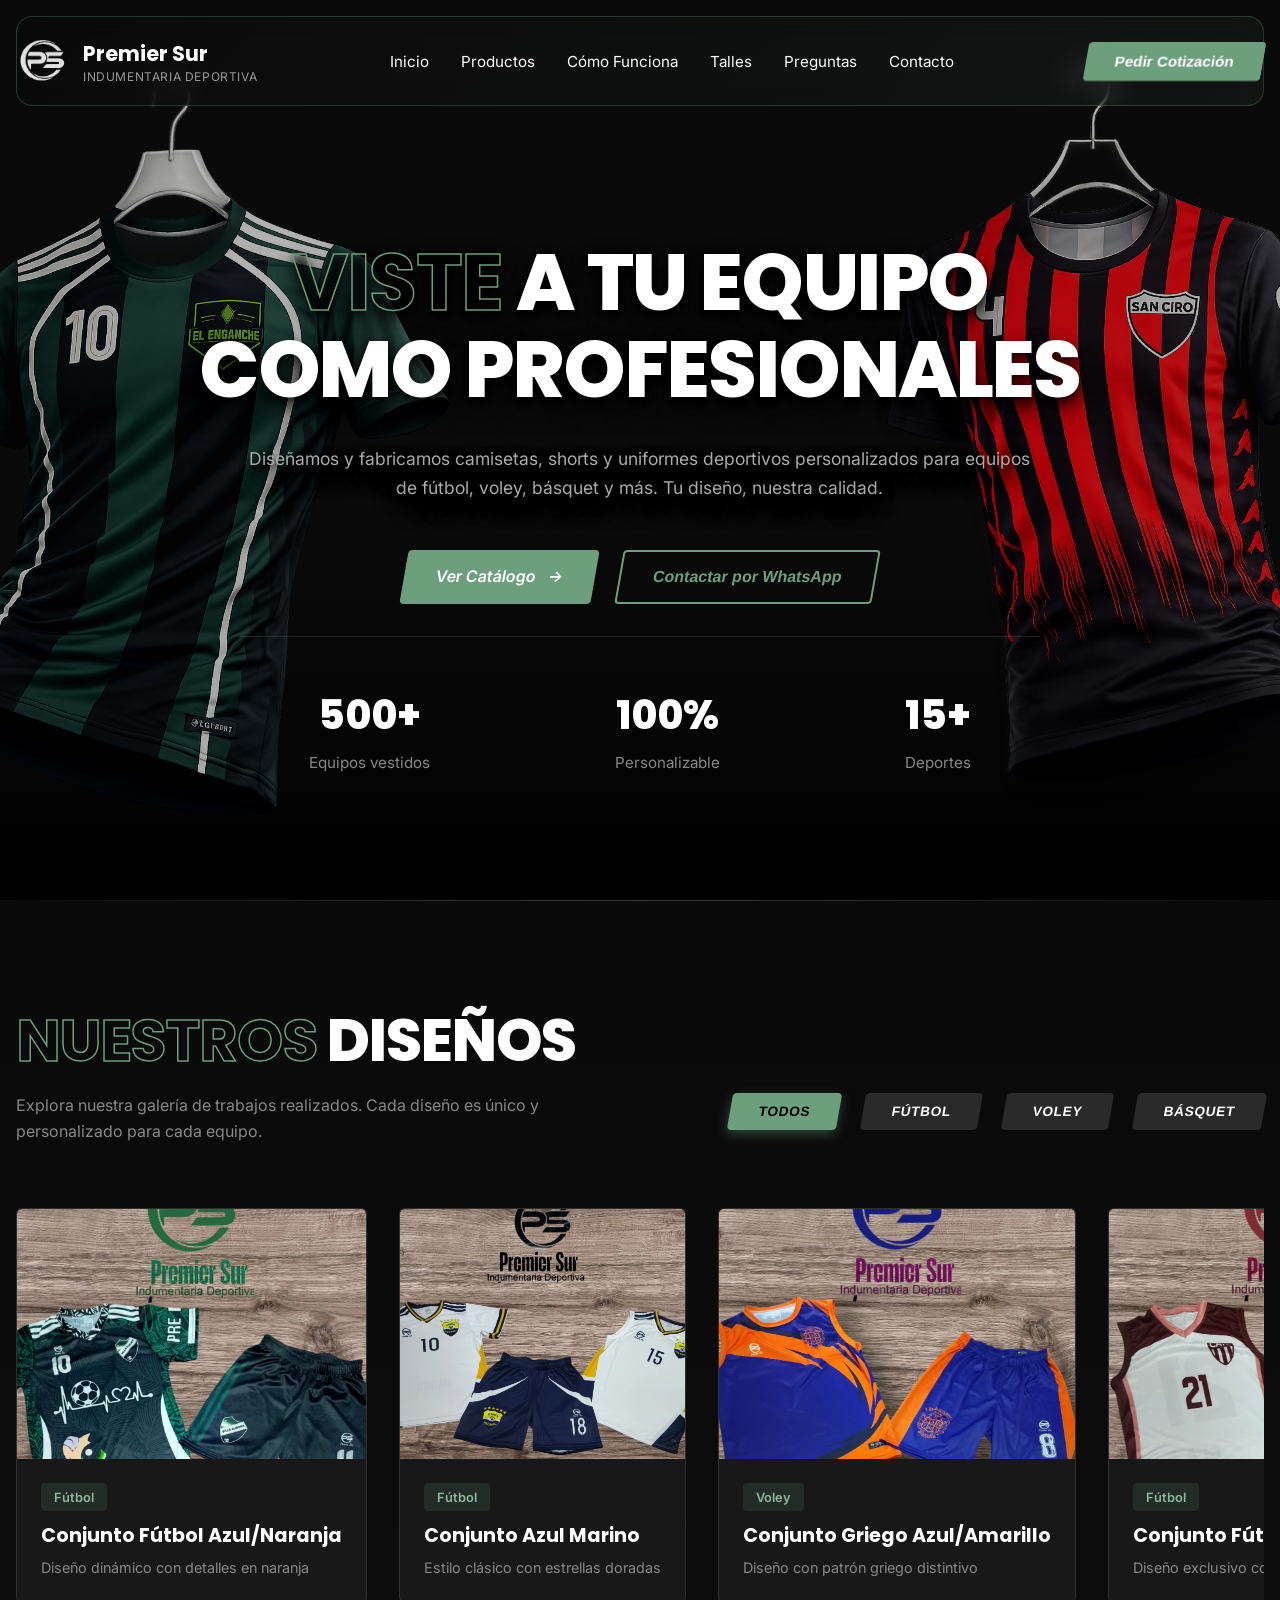
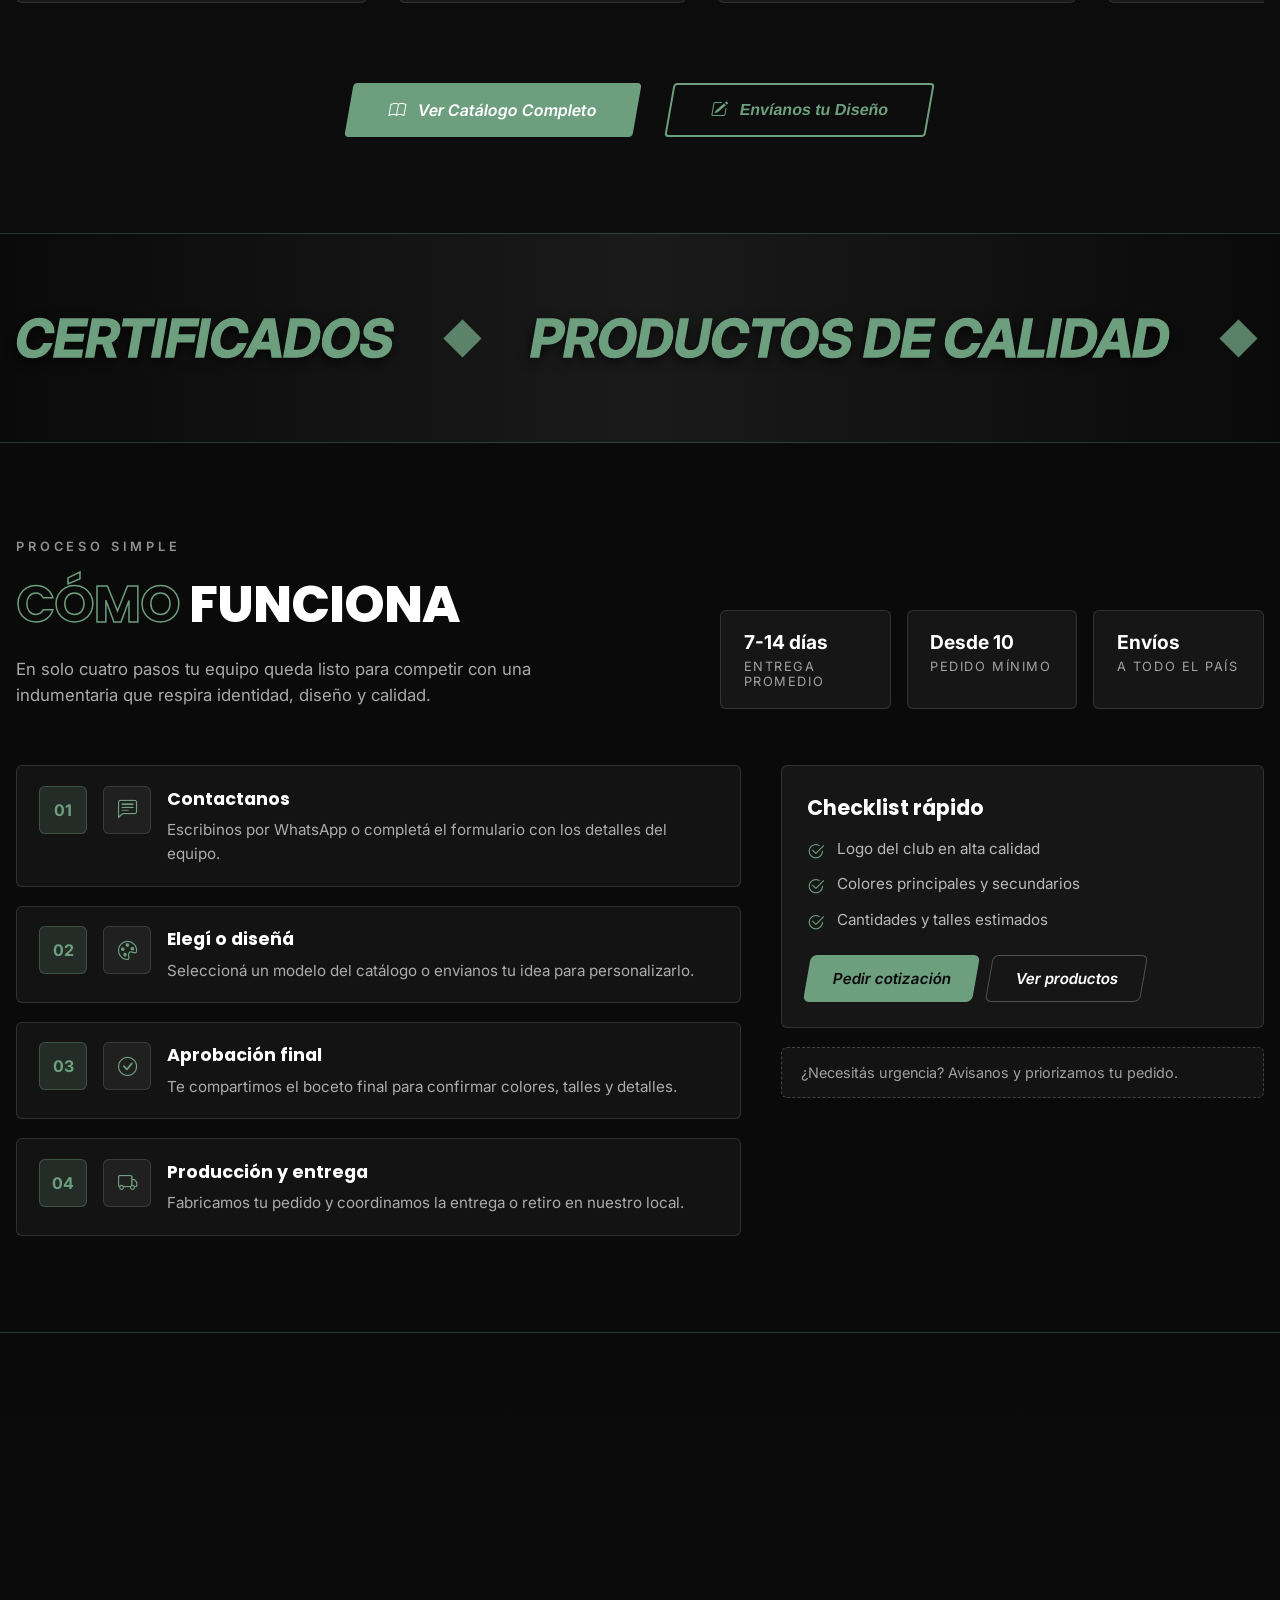
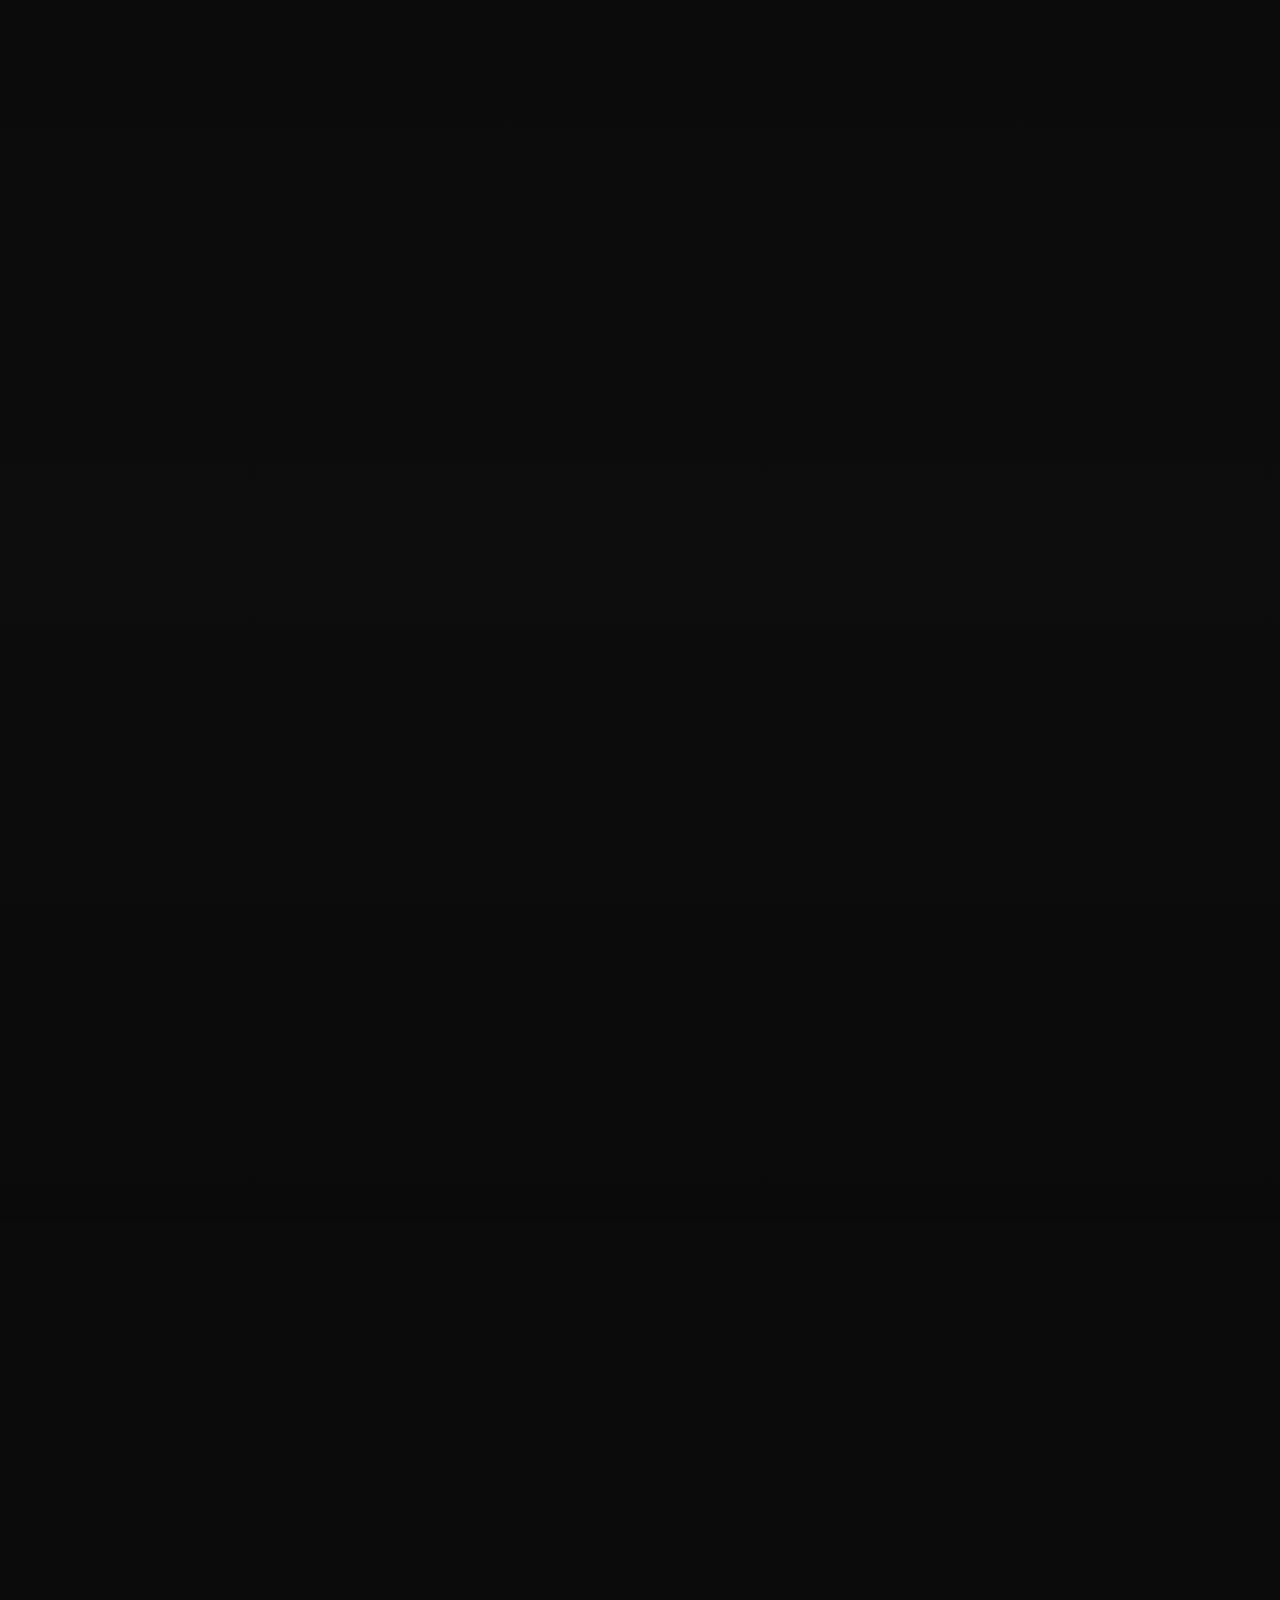
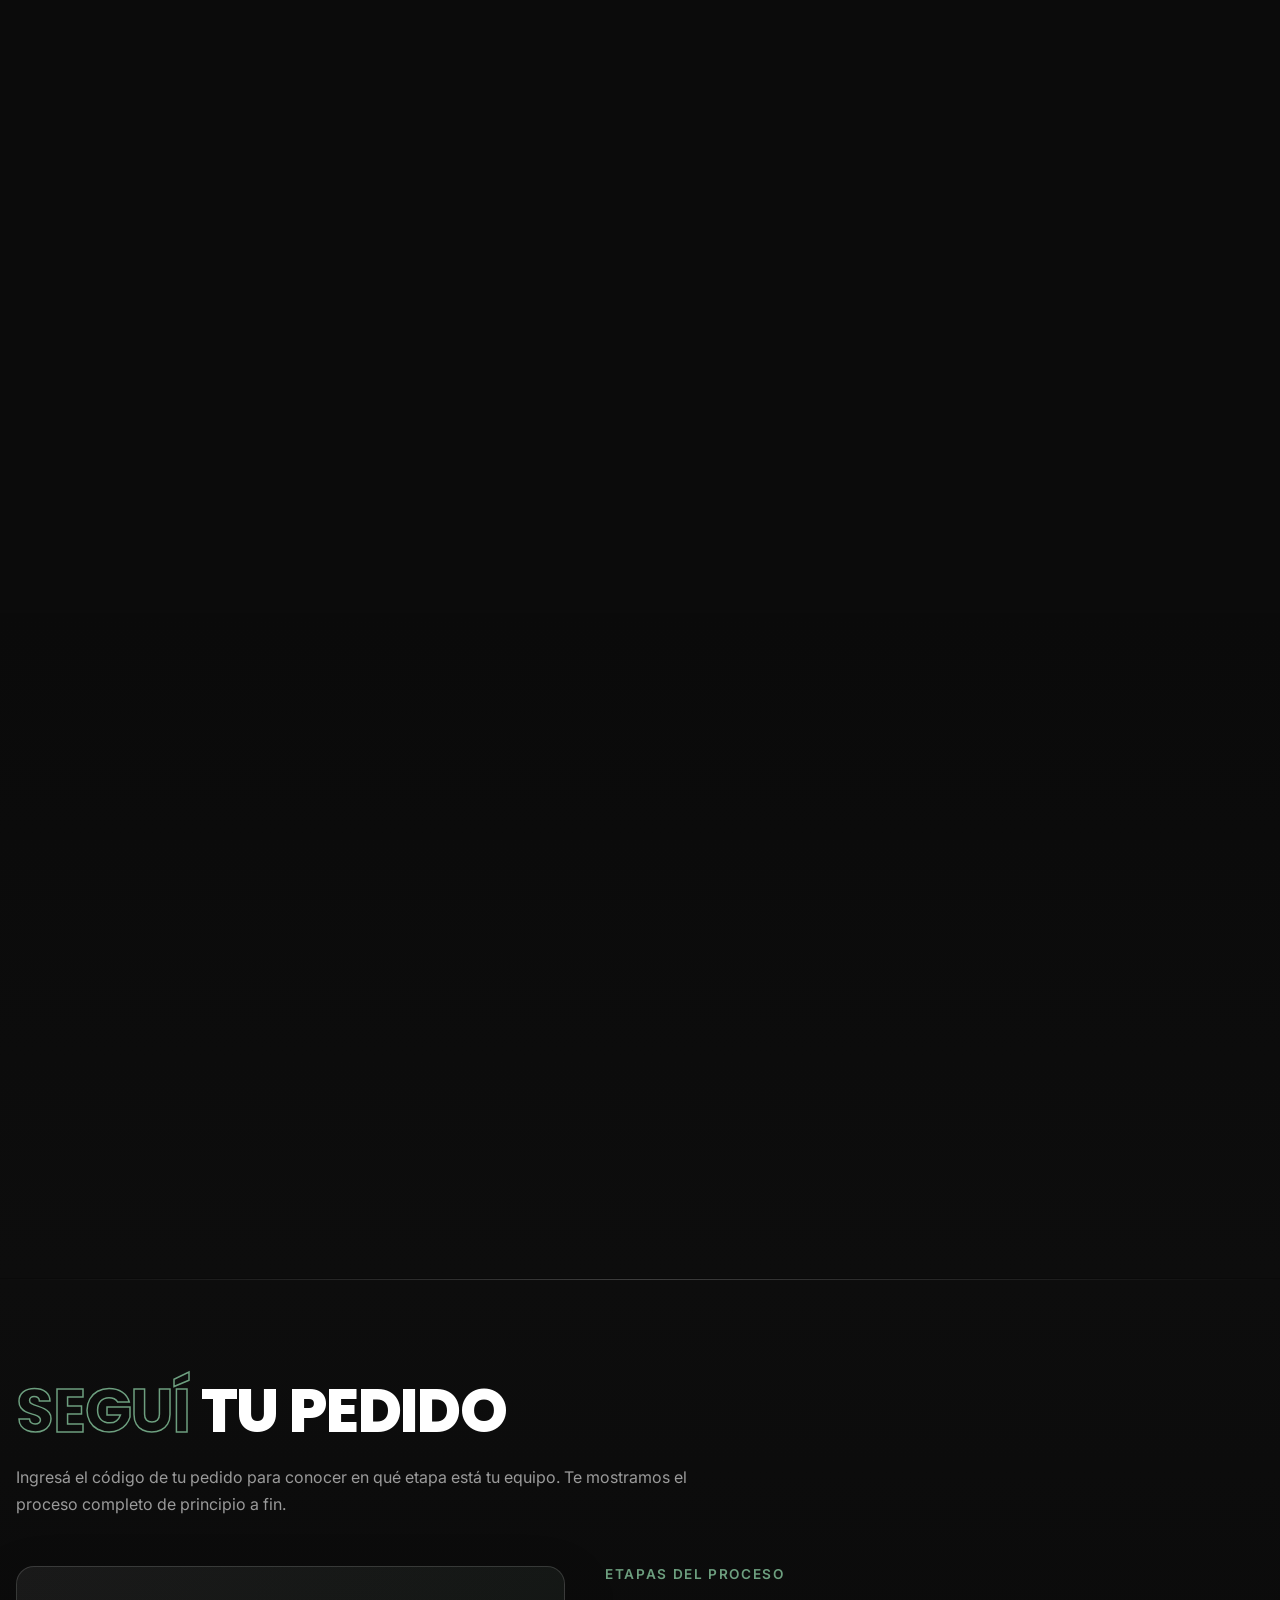
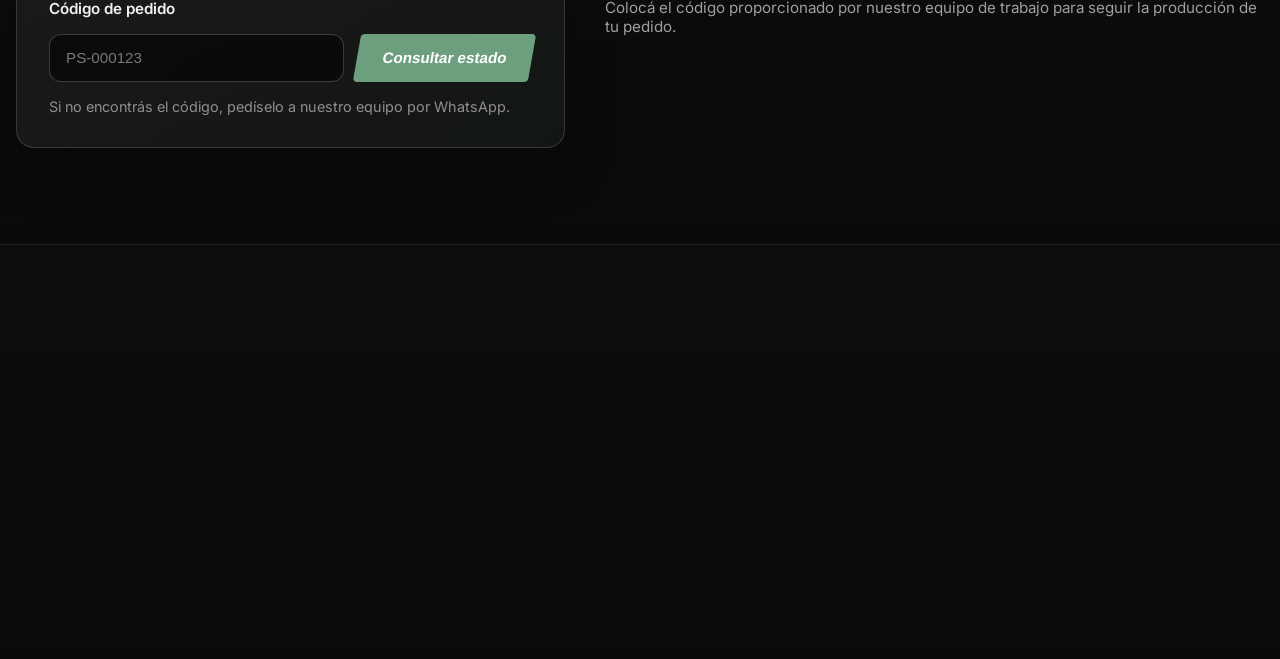
==== commit 5128efeb: "Add files via upload" ====
--- a/index.html
+++ b/index.html
@@ -82,14 +82,14 @@
     <section class="hero" id="inicio">
       <div id="vanta-waves"></div>
       <img
-        src="assets/Imagenes/Mockup 3.png"
+        src="assets/Imagenes/Camiseta realista 2.png"
         alt="Jugador posando con uniforme deportivo"
         class="hero-player-bg"
         fetchpriority="high"
         decoding="async"
       />
       <img
-        src="assets/Imagenes/Mockup Mujer 2.png"
+        src="assets/Imagenes/Camiseta realista.png"
         alt="Jugador posando con uniforme deportivo"
         class="hero-player-bg-right"
         decoding="async"
@@ -447,7 +447,7 @@
     <!-- Tabla de Talles Section -->
     <section class="talles" id="talles">
       <img
-        src="assets/Imagenes/Mockup 5.png"
+        src="assets/Imagenes/Camiseta realista 4.png"
         alt="Uniforme deportivo mujer"
         class="talles-player-bg-right"
         loading="lazy"
@@ -1115,8 +1115,8 @@
     </section>
 
     <!-- Preguntas Frecuentes Section - Dos Columnas -->
-    <section class="faq-section" id="preguntas">
-      <div class="faq-wrapper">
+    <section class="faq-section" id="preguntas">
+      <div class="faq-wrapper">
         <!-- Columna Izquierda - Respuestas -->
         <div class="faq-left">
           <h2 class="faq-main-title">
@@ -1217,121 +1217,121 @@
             </button>
           </div>
         </div>
-      </div>
-    </section>
-
-    <!-- Seguimiento de pedidos -->
-    <section class="tracking-section" id="seguimiento">
-      <div class="tracking-wrapper">
-        <div class="tracking-header">
-          <h2 class="tracking-title">
-            <span class="accent">SEGUÍ</span> TU PEDIDO
-          </h2>
-          <p class="tracking-subtitle">
-            Ingresá el código de tu pedido para conocer en qué etapa está tu
-            equipo. Te mostramos el proceso completo de principio a fin.
-          </p>
-        </div>
-
-        <div class="tracking-grid">
-          <form class="tracking-form" autocomplete="off">
-            <label class="tracking-label" for="trackingCode">
-              Código de pedido
-            </label>
-            <div class="tracking-input-row">
-              <input
-                type="text"
-                id="trackingCode"
-                name="trackingCode"
-                placeholder="PS-000123"
-                aria-label="Código de pedido"
-              />
-              <button type="button" class="btn-primary tracking-btn">
-                Consultar estado
-              </button>
-              <button
-                type="submit"
-                class="btn-primary tracking-submit"
-                aria-label="Enviar"
-                title="Enviar"
-              >
-                <i class="bi bi-send"></i>
-              </button>
-            </div>
-            <p class="tracking-hint">
-              Si no encontrás el código, pedíselo a nuestro equipo por WhatsApp.
-            </p>
-          </form>
-
-          <div class="tracking-steps">
-            <div class="tracking-steps-header">Etapas del proceso</div>
-            <p class="tracking-status" aria-live="polite">
-              Colocá el código proporcionado por nuestro equipo de trabajo para
-              seguir la producción de tu pedido.
-            </p>
-            <ol class="tracking-steps-list">
-              <li class="tracking-step" data-step="diseno">
-                <span class="tracking-step-number">1</span>
-                <div class="tracking-step-body">
-                  <h3>Diseño</h3>
-                  <p>
-                    Se crea el diseño de la prenda según lo que quiere el
-                    cliente: colores, logos, nombres, números, sponsors y estilo
-                    del equipo. Se presenta un mockup antes de producir.
-                  </p>
-                </div>
-              </li>
-              <li class="tracking-step" data-step="produccion_prenda">
-                <span class="tracking-step-number">3</span>
-                <div class="tracking-step-body">
-                  <h3>Producción de la prenda</h3>
-                  <p>
-                    Se fabrican o preparan las prendas base (remeras, shorts,
-                    buzos, etc.). Dependiendo del pedido, pueden confeccionarse
-                    desde cero o usar prendas ya hechas.
-                  </p>
-                </div>
-              </li>
-              <li class="tracking-step" data-step="personalizacion">
-                <span class="tracking-step-number">4</span>
-                <div class="tracking-step-body">
-                  <h3>Personalización / estampado</h3>
-                  <p>
-                    Se aplica el diseño con técnicas como sublimación,
-                    serigrafía, vinilo textil o bordado, colocando nombres,
-                    números y logos en cada prenda.
-                  </p>
-                </div>
-              </li>
-              <li class="tracking-step" data-step="control_entrega">
-                <span class="tracking-step-number">5</span>
-                <div class="tracking-step-body">
-                  <h3>Control de calidad y entrega</h3>
-                  <p>
-                    Se revisa que todo esté bien hecho (talles correctos,
-                    impresión correcta, sin errores). Luego se empaqueta y se
-                    entrega al cliente o al equipo.
-                  </p>
-                </div>
-              </li>
-              <li class="tracking-step" data-step="finalizado">
-                <span class="tracking-step-number">6</span>
-                <div class="tracking-step-body">
-                  <h3>Tu pedido fue finalizado correctamente</h3>
-                  <p>
-                    En breve nuestro equipo estará en contacto para coordinar un
-                    día, lugar y fecha de entrega.
-                  </p>
-                </div>
-              </li>
-            </ol>
-          </div>
-        </div>
-      </div>
-    </section>
-
-    <!-- Footer -->
-    <footer class="footer">
+      </div>
+    </section>
+
+    <!-- Seguimiento de pedidos -->
+    <section class="tracking-section" id="seguimiento">
+      <div class="tracking-wrapper">
+        <div class="tracking-header">
+          <h2 class="tracking-title">
+            <span class="accent">SEGUÍ</span> TU PEDIDO
+          </h2>
+          <p class="tracking-subtitle">
+            Ingresá el código de tu pedido para conocer en qué etapa está tu
+            equipo. Te mostramos el proceso completo de principio a fin.
+          </p>
+        </div>
+
+        <div class="tracking-grid">
+          <form class="tracking-form" autocomplete="off">
+            <label class="tracking-label" for="trackingCode">
+              Código de pedido
+            </label>
+            <div class="tracking-input-row">
+              <input
+                type="text"
+                id="trackingCode"
+                name="trackingCode"
+                placeholder="PS-000123"
+                aria-label="Código de pedido"
+              />
+              <button type="button" class="btn-primary tracking-btn">
+                Consultar estado
+              </button>
+              <button
+                type="submit"
+                class="btn-primary tracking-submit"
+                aria-label="Enviar"
+                title="Enviar"
+              >
+                <i class="bi bi-send"></i>
+              </button>
+            </div>
+            <p class="tracking-hint">
+              Si no encontrás el código, pedíselo a nuestro equipo por WhatsApp.
+            </p>
+          </form>
+
+          <div class="tracking-steps">
+            <div class="tracking-steps-header">Etapas del proceso</div>
+            <p class="tracking-status" aria-live="polite">
+              Colocá el código proporcionado por nuestro equipo de trabajo para
+              seguir la producción de tu pedido.
+            </p>
+            <ol class="tracking-steps-list">
+              <li class="tracking-step" data-step="diseno">
+                <span class="tracking-step-number">1</span>
+                <div class="tracking-step-body">
+                  <h3>Diseño</h3>
+                  <p>
+                    Se crea el diseño de la prenda según lo que quiere el
+                    cliente: colores, logos, nombres, números, sponsors y estilo
+                    del equipo. Se presenta un mockup antes de producir.
+                  </p>
+                </div>
+              </li>
+              <li class="tracking-step" data-step="produccion_prenda">
+                <span class="tracking-step-number">3</span>
+                <div class="tracking-step-body">
+                  <h3>Producción de la prenda</h3>
+                  <p>
+                    Se fabrican o preparan las prendas base (remeras, shorts,
+                    buzos, etc.). Dependiendo del pedido, pueden confeccionarse
+                    desde cero o usar prendas ya hechas.
+                  </p>
+                </div>
+              </li>
+              <li class="tracking-step" data-step="personalizacion">
+                <span class="tracking-step-number">4</span>
+                <div class="tracking-step-body">
+                  <h3>Personalización / estampado</h3>
+                  <p>
+                    Se aplica el diseño con técnicas como sublimación,
+                    serigrafía, vinilo textil o bordado, colocando nombres,
+                    números y logos en cada prenda.
+                  </p>
+                </div>
+              </li>
+              <li class="tracking-step" data-step="control_entrega">
+                <span class="tracking-step-number">5</span>
+                <div class="tracking-step-body">
+                  <h3>Control de calidad y entrega</h3>
+                  <p>
+                    Se revisa que todo esté bien hecho (talles correctos,
+                    impresión correcta, sin errores). Luego se empaqueta y se
+                    entrega al cliente o al equipo.
+                  </p>
+                </div>
+              </li>
+              <li class="tracking-step" data-step="finalizado">
+                <span class="tracking-step-number">6</span>
+                <div class="tracking-step-body">
+                  <h3>Tu pedido fue finalizado correctamente</h3>
+                  <p>
+                    En breve nuestro equipo estará en contacto para coordinar un
+                    día, lugar y fecha de entrega.
+                  </p>
+                </div>
+              </li>
+            </ol>
+          </div>
+        </div>
+      </div>
+    </section>
+
+    <!-- Footer -->
+    <footer class="footer">
       <div class="footer-container">
         <!-- Columna Izquierda - Logo y Redes -->
         <div class="footer-column footer-brand">
--- a/style.css
+++ b/style.css
@@ -406,7 +406,7 @@
   .navbar {
     margin-bottom: 0rem;
     padding: 0.6rem 0;
-    top: 1.5rem;
+    top: 1rem;
     left: 0.5rem;
     right: 0.5rem;
   }
@@ -524,8 +524,8 @@
 
 .hero-player-bg {
   position: absolute;
-  bottom: -10px;
-  left: -220px;
+  bottom: -40px;
+  left: -120px;
   max-width: 50%;
   height: auto;
   max-height: 100%;
@@ -539,7 +539,7 @@
 .hero-player-bg-right {
   position: absolute;
   bottom: -30px;
-  right: -220px;
+  right: -120px;
   max-width: 50%;
   height: auto;
   max-height: 100%;
@@ -1145,7 +1145,21 @@
     font-size: 0.75rem;
   }
 
-  .hero-player-bg,
+  #vanta-waves {
+    display: none;
+  }
+
+  .hero-player-bg {
+    display: block;
+    left: 50%;
+    bottom: 80px;
+    transform: translateX(-50%);
+    max-width: 100%;
+    opacity: 0.22;
+    z-index: 1;
+    animation: none;
+  }
+
   .hero-player-bg-right {
     display: none;
   }
@@ -1642,11 +1656,11 @@
 
 .talles-player-bg-right {
   position: absolute;
-  bottom: -200px;
+  bottom: -80px;
   right: 0px;
   max-width: 100%;
   height: auto;
-  max-height: 120%;
+  max-height: 100%;
   object-fit: contain;
   z-index: 1;
   opacity: 0.7;
@@ -2487,6 +2501,11 @@
   padding-right: 2.5rem;
 }
 
+.form-group select option {
+  color: #111;
+  background-color: #fff;
+}
+
 /* Botón Enviar */
 .btn-enviar {
   background-color: var(--accent-color);
@@ -2671,7 +2690,7 @@
   border: 1px solid rgba(255, 255, 255, 0.12);
   border-radius: 6px;
   padding: 2rem;
-  backdrop-filter: blur(8px);
+  /* backdrop-filter: blur(8px); */
   display: flex;
   flex-direction: column;
   gap: 1rem;
@@ -3340,16 +3359,16 @@
   padding: 0.85rem 1.6rem;
 }
 
-.tracking-submit {
-  display: none;
-  width: 44px;
-  height: 44px;
-  padding: 0;
-  align-items: center;
-  justify-content: center;
-  border-radius: 10px;
-  transform: none;
-}
+.tracking-submit {
+  display: none;
+  width: 44px;
+  height: 44px;
+  padding: 0;
+  align-items: center;
+  justify-content: center;
+  border-radius: 10px;
+  transform: none;
+}
 
 .tracking-hint {
   margin: 0;
@@ -4010,7 +4029,7 @@
   position: absolute;
   inset: 0;
   background: rgba(7, 7, 7, 0.65);
-  backdrop-filter: blur(4px);
+  /* backdrop-filter: blur(4px); */
 }
 
 .dashboard-modal-card {
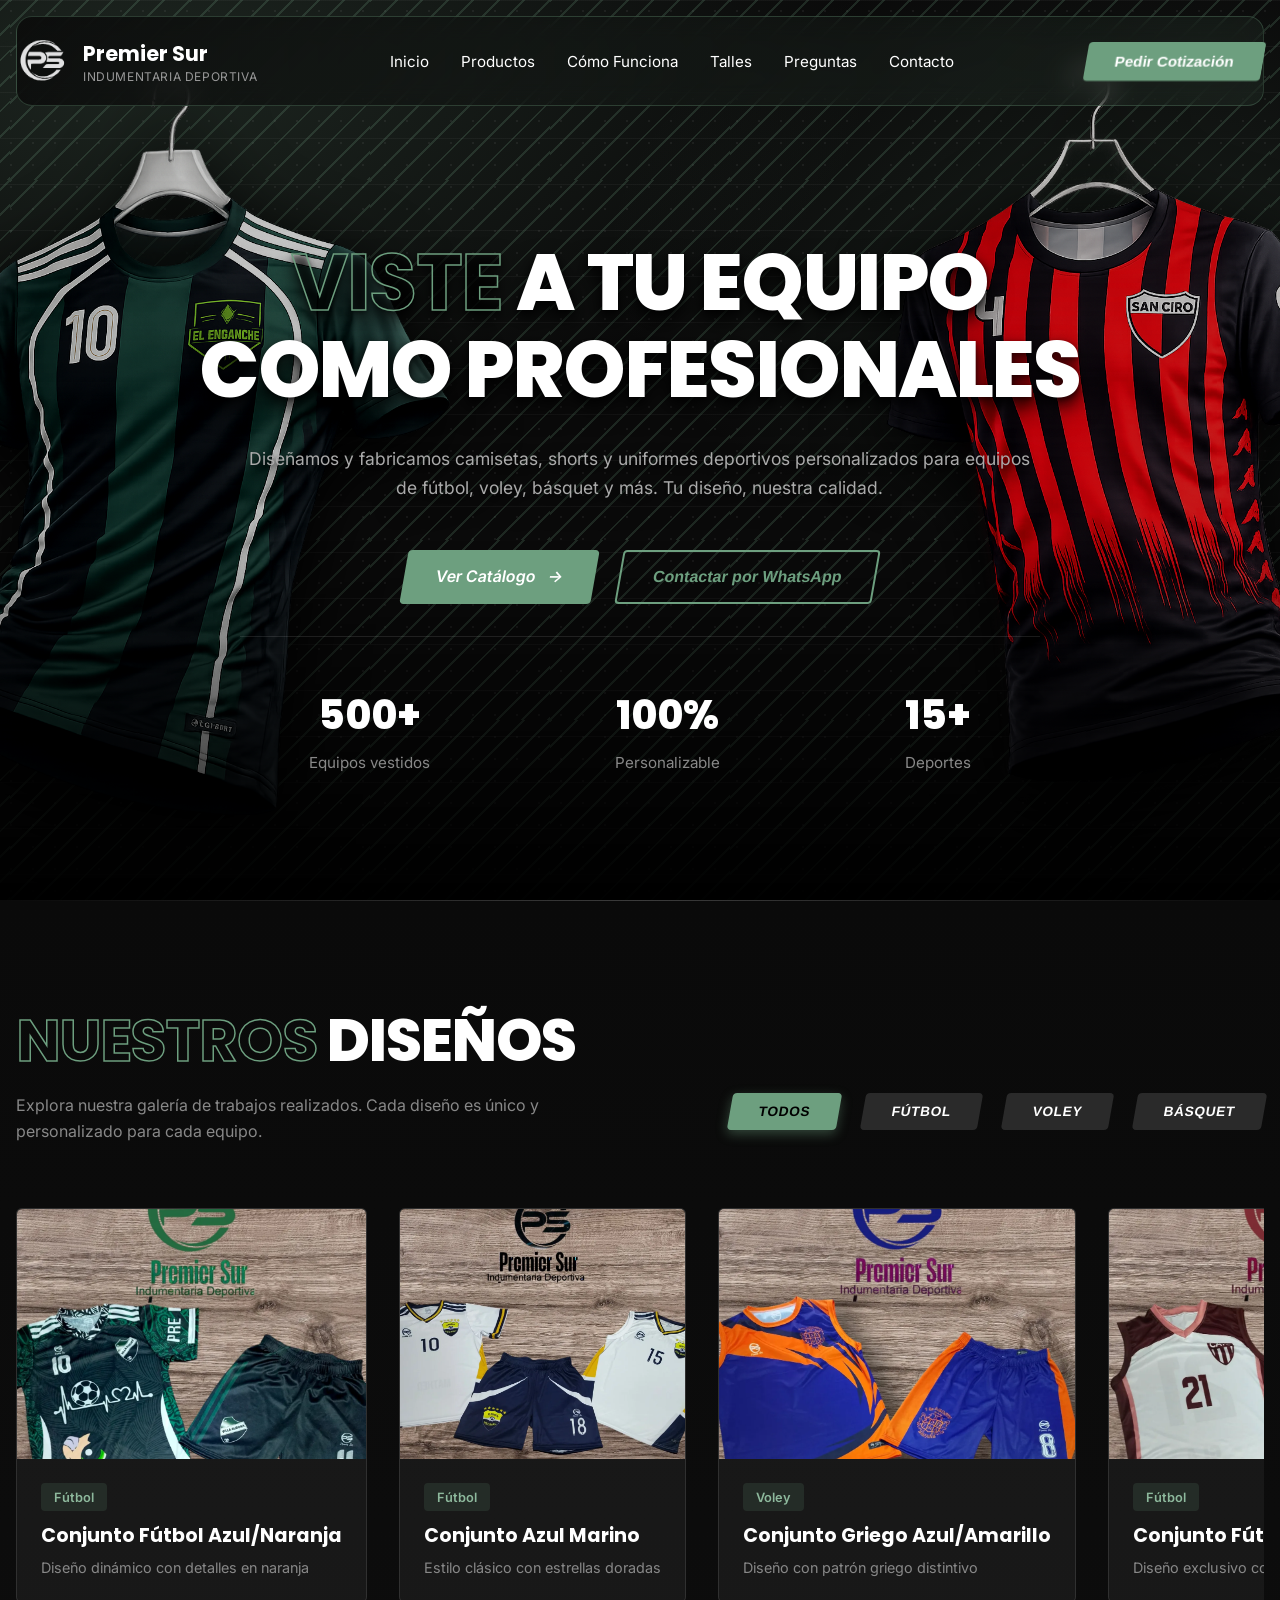
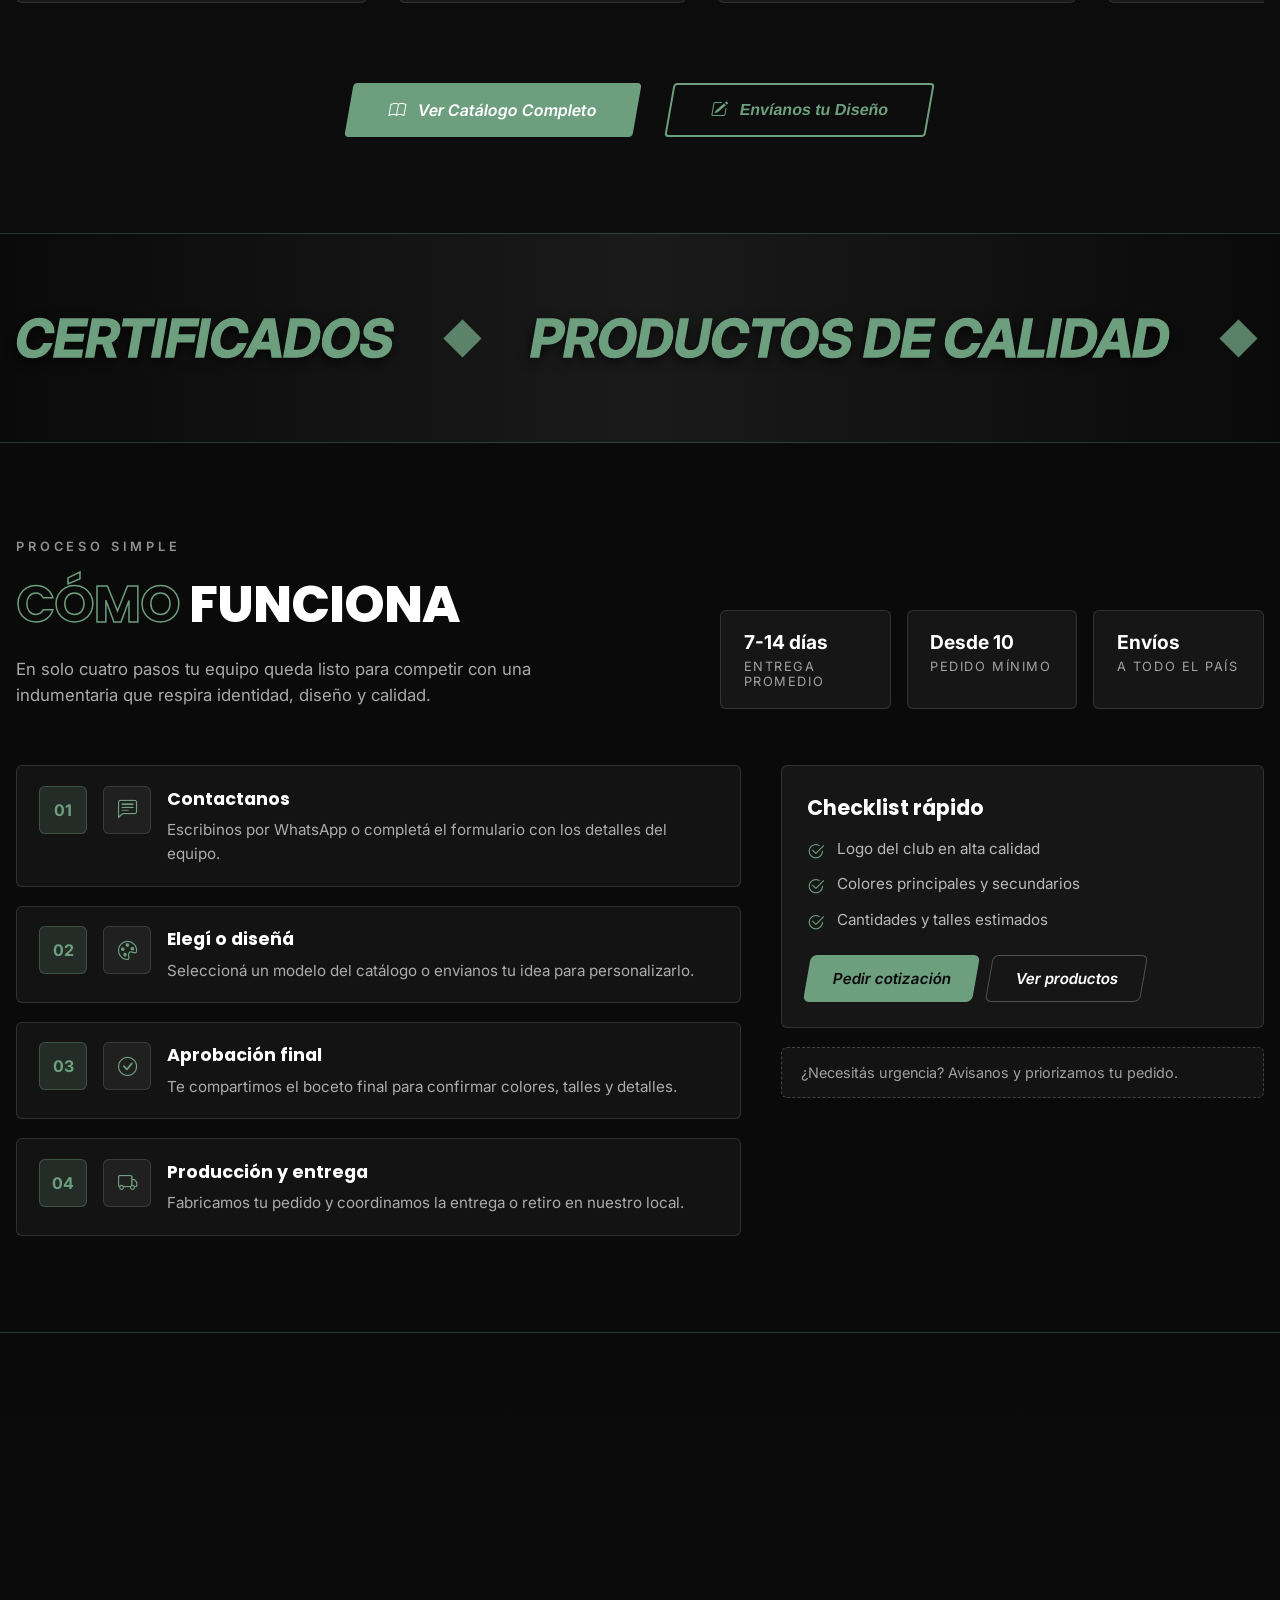
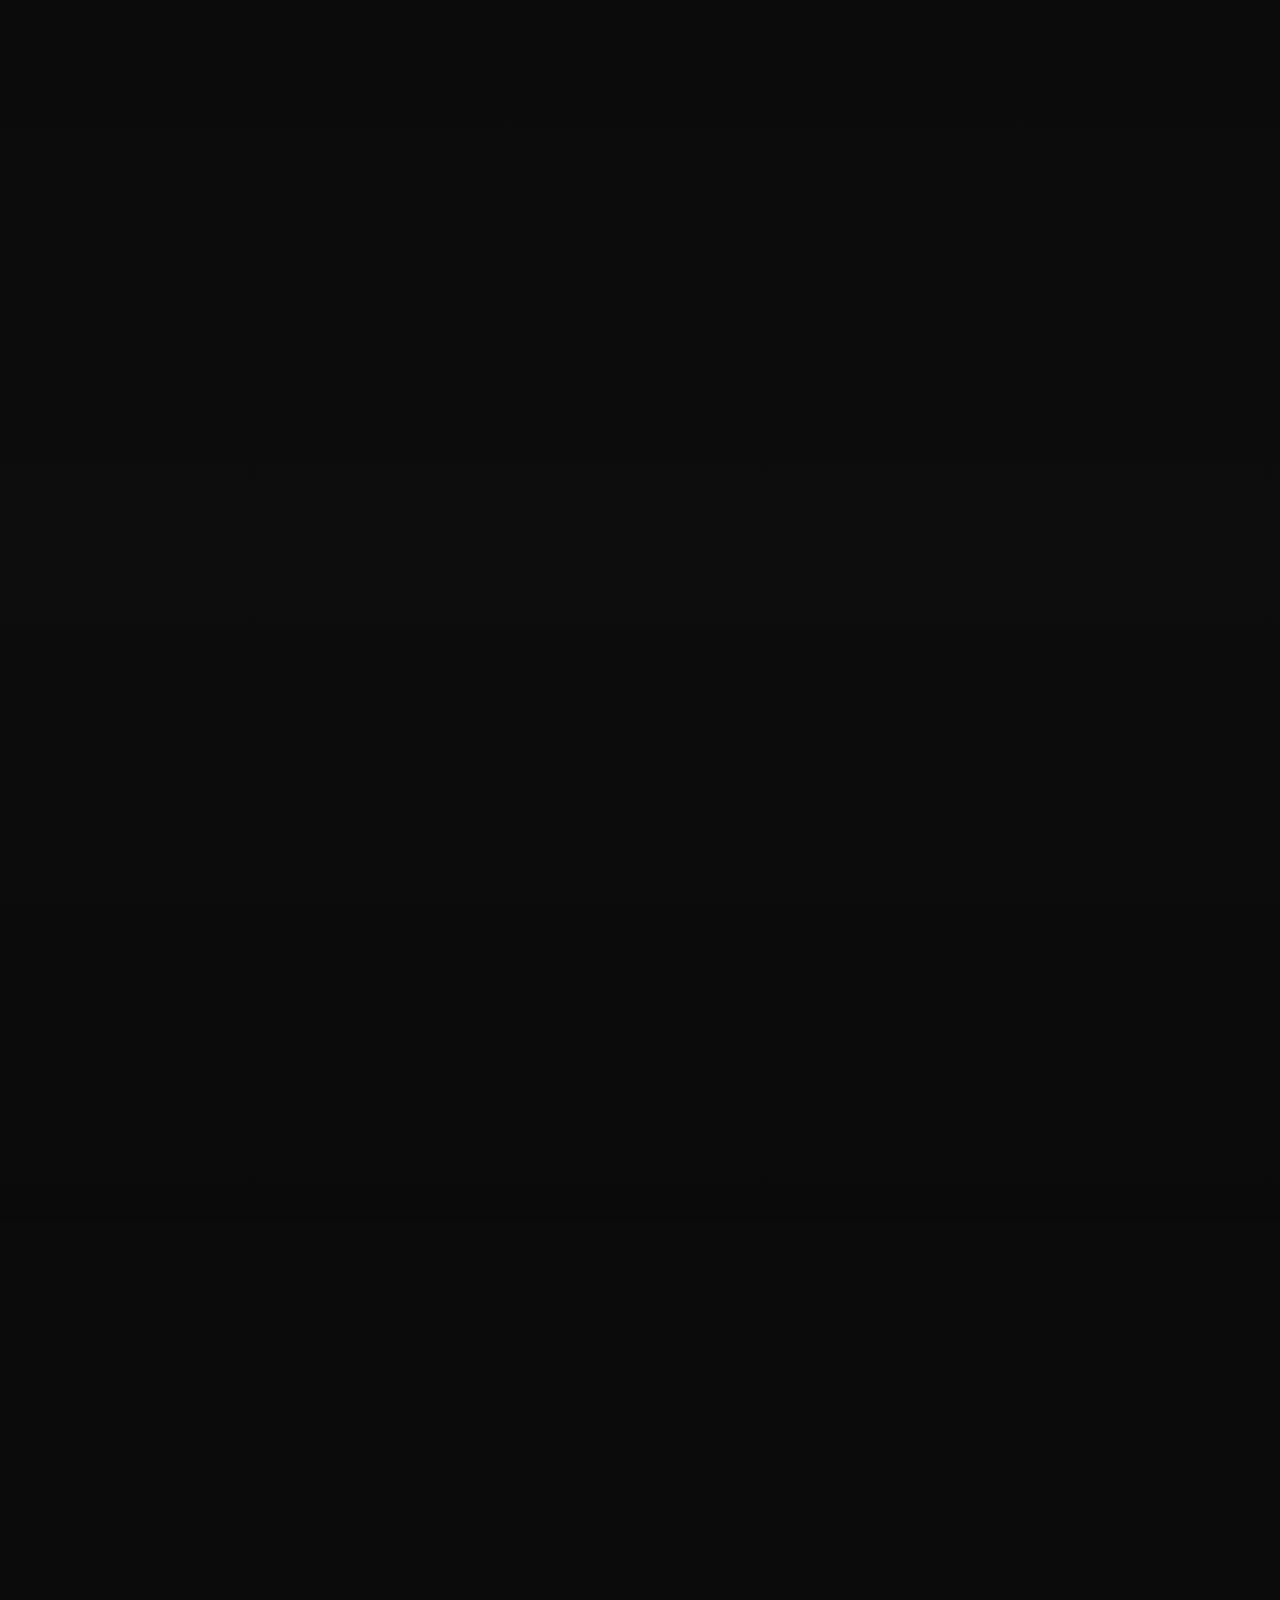
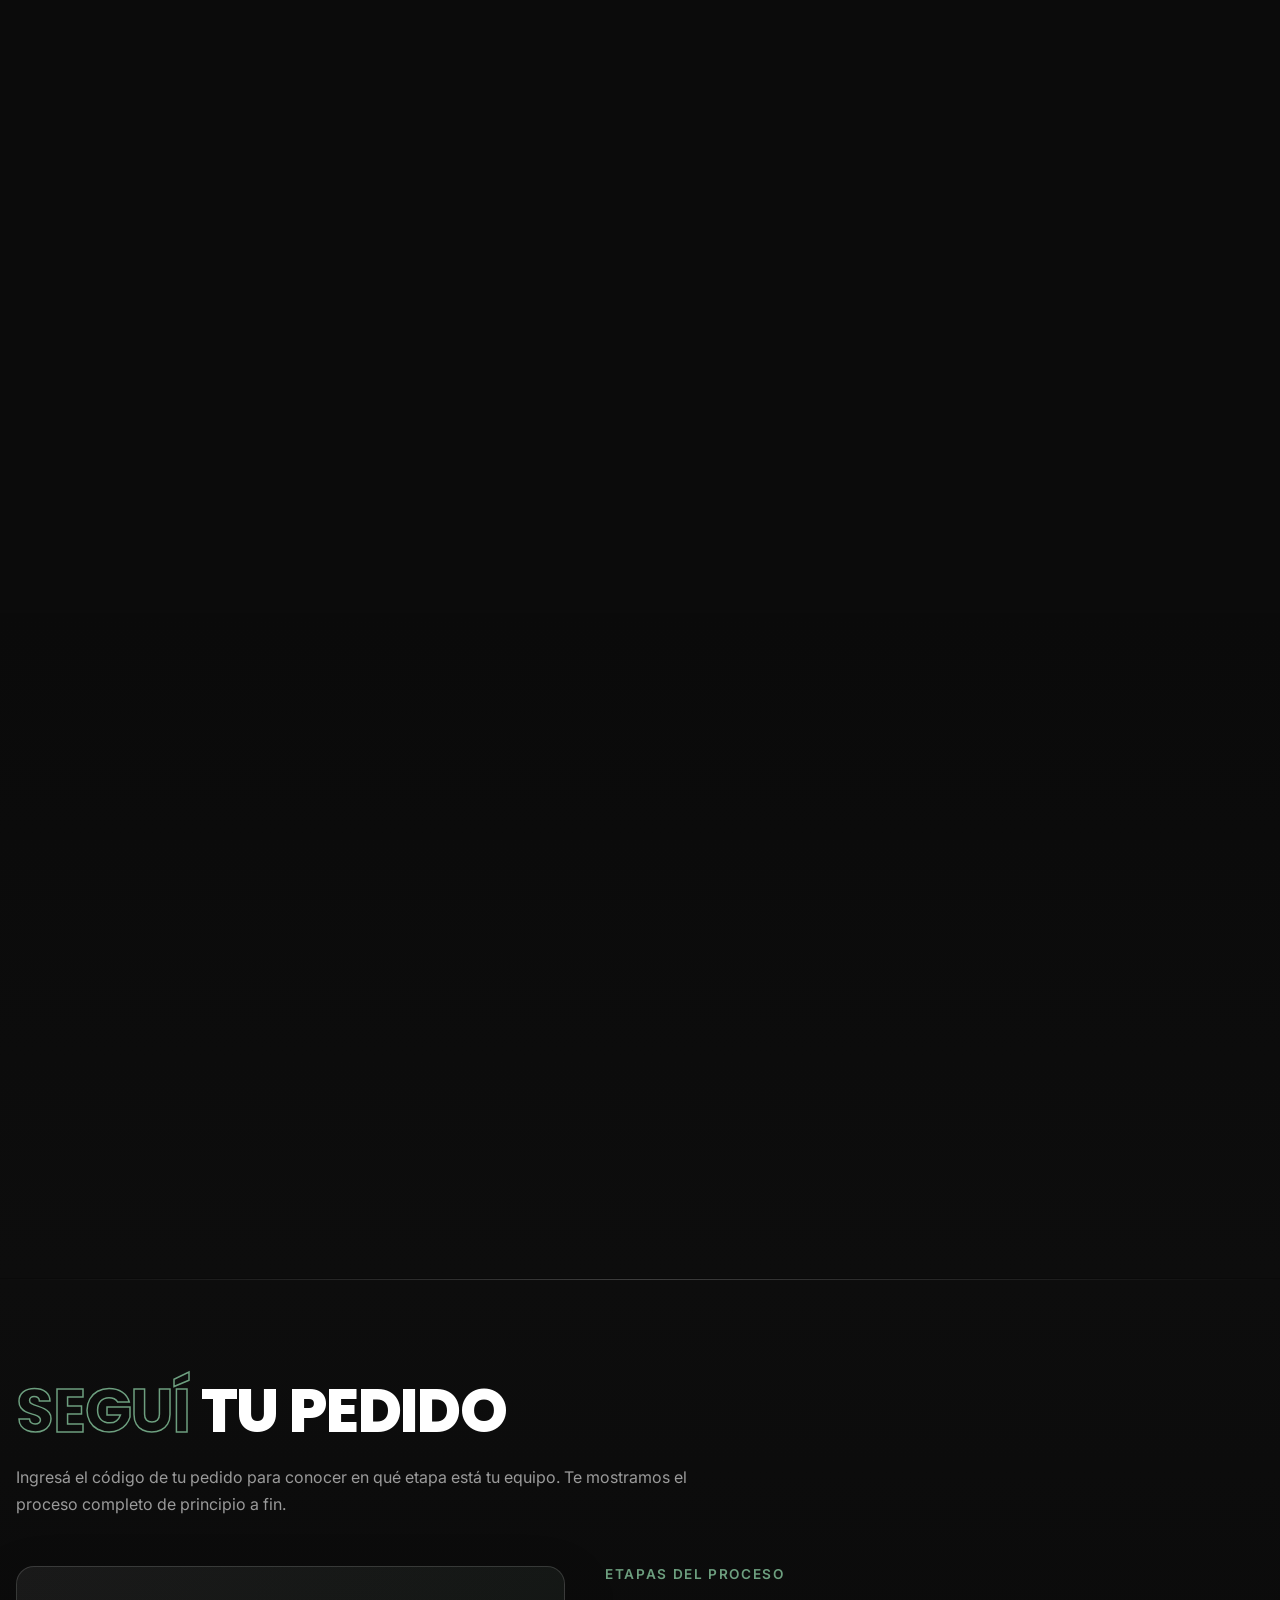
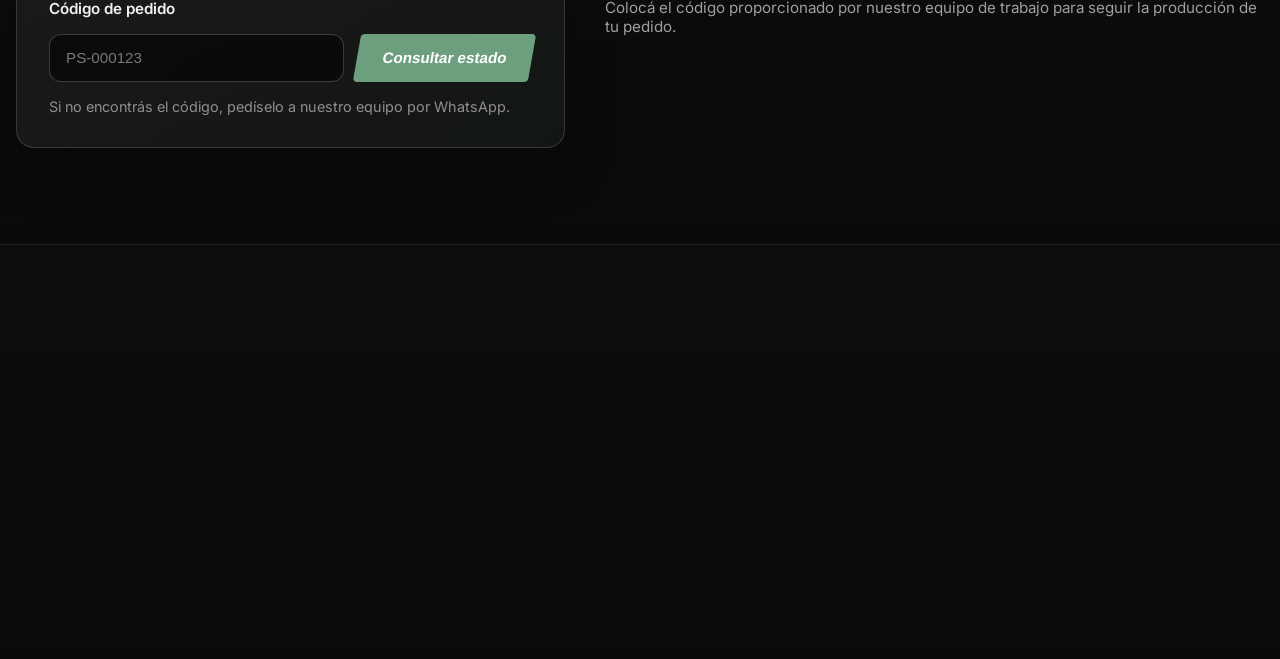
==== commit e4809aa1: "Add files via upload" ====
--- a/index.html
+++ b/index.html
@@ -78,12 +78,11 @@
       </ul>
     </nav>
 
-    <!-- Hero Section -->
-    <section class="hero" id="inicio">
-      <div id="vanta-waves"></div>
-      <img
-        src="assets/Imagenes/Camiseta realista 2.png"
-        alt="Jugador posando con uniforme deportivo"
+    <!-- Hero Section -->
+    <section class="hero" id="inicio">
+      <img
+        src="assets/Imagenes/Camiseta realista 2.png"
+        alt="Jugador posando con uniforme deportivo"
         class="hero-player-bg"
         fetchpriority="high"
         decoding="async"
--- a/style.css
+++ b/style.css
@@ -481,7 +481,46 @@
   align-items: center;
   justify-content: center;
   padding: 7rem 1rem 0 1rem;
-  background: linear-gradient(180deg, #0a0a0a 0%, #0a0a0a 100%);
+  background-color: #0a0a0a;
+  background-image:
+    radial-gradient(
+      1200px 600px at 12% 8%,
+      rgba(109, 159, 127, 0.18),
+      transparent 60%
+    ),
+    radial-gradient(
+      900px 520px at 88% 28%,
+      rgba(109, 159, 127, 0.12),
+      transparent 58%
+    ),
+    repeating-linear-gradient(
+      135deg,
+      rgba(109, 159, 127, 0.2) 0px,
+      rgba(109, 159, 127, 0.2) 2px,
+      transparent 2px,
+      transparent 18px
+    ),
+    repeating-linear-gradient(
+      to bottom,
+      rgba(255, 255, 255, 0.04) 0px,
+      rgba(255, 255, 255, 0.04) 1px,
+      transparent 1px,
+      transparent 46px
+    ),
+    radial-gradient(circle, rgba(255, 255, 255, 0.06) 1px, transparent 1px);
+  background-size:
+    100% 100%,
+    100% 100%,
+    180px 180px,
+    100% 100%,
+    22px 22px;
+  background-position:
+    center,
+    center,
+    center,
+    center,
+    0 0;
+  background-blend-mode: screen, screen, normal, normal, normal;
   text-align: center;
   position: relative;
   overflow: hidden;
@@ -503,17 +542,6 @@
   z-index: 2;
 }
 
-/* Contenedor de Waves */
-#vanta-waves {
-  position: absolute;
-  top: 0;
-  left: 0;
-  width: 100%;
-  height: 100%;
-  pointer-events: none;
-  z-index: 1;
-}
-
 .hero-content {
   max-width: 1300px;
   margin-top: 0rem;
@@ -530,9 +558,20 @@
   height: auto;
   max-height: 100%;
   object-fit: contain;
-  z-index: 2;
-  opacity: 0.9;
+  z-index: 1;
+  opacity: 1;
   pointer-events: none;
+  filter: drop-shadow(0 18px 35px rgb(0, 0, 0)) brightness(0.78);
+  --parallax-x: 0px;
+  --parallax-y: 0px;
+  --base-x: 0px;
+  --base-y: 0px;
+  transform: translate3d(
+    calc(var(--base-x) + var(--parallax-x)),
+    calc(var(--base-y) + var(--parallax-y)),
+    0
+  );
+  will-change: transform;
   animation: slideInLeft 0.8s ease-out 0.3s both;
 }
 
@@ -544,31 +583,58 @@
   height: auto;
   max-height: 100%;
   object-fit: contain;
-  z-index: 2;
-  opacity: 0.9;
+  z-index: 1;
+  opacity: 1;
   pointer-events: none;
+  filter: drop-shadow(0 18px 35px rgb(0, 0, 0)) brightness(0.78);
+  --parallax-x: 0px;
+  --parallax-y: 0px;
+  --base-x: 0px;
+  --base-y: 0px;
+  transform: translate3d(
+    calc(var(--base-x) + var(--parallax-x)),
+    calc(var(--base-y) + var(--parallax-y)),
+    0
+  );
+  will-change: transform;
   animation: slideInRight 0.8s ease-out 0.3s both;
 }
 
 @keyframes slideInLeft {
   from {
     opacity: 0;
-    transform: translateX(-100px);
+    transform: translate3d(
+      calc(var(--base-x) + var(--parallax-x) - 100px),
+      calc(var(--base-y) + var(--parallax-y)),
+      0
+    );
   }
   to {
-    opacity: 0.7;
-    transform: translateX(0);
+    opacity: 1;
+    transform: translate3d(
+      calc(var(--base-x) + var(--parallax-x)),
+      calc(var(--base-y) + var(--parallax-y)),
+      0
+    );
   }
 }
 
 @keyframes slideInRight {
   from {
     opacity: 0;
-    transform: translateX(100px);
+    transform: translate3d(
+      calc(var(--base-x) + var(--parallax-x) + 100px),
+      calc(var(--base-y) + var(--parallax-y)),
+      0
+    );
   }
   to {
-    opacity: 0.7;
-    transform: translateX(0);
+    opacity: 1;
+    transform: translate3d(
+      calc(var(--base-x) + var(--parallax-x)),
+      calc(var(--base-y) + var(--parallax-y)),
+      0
+    );
   }
 }
 
@@ -1079,6 +1145,14 @@
     text-align: center;
   }
 
+  .hero::before {
+    background: linear-gradient(
+      to bottom,
+      transparent 72%,
+      rgba(0, 0, 0, 0.55) 100%
+    );
+  }
+
   .hero-content {
     padding: 0 1.5rem;
   }
@@ -1145,19 +1219,16 @@
     font-size: 0.75rem;
   }
 
-  #vanta-waves {
-    display: none;
-  }
-
   .hero-player-bg {
     display: block;
     left: 50%;
-    bottom: 80px;
-    transform: translateX(-50%);
-    max-width: 100%;
-    opacity: 0.22;
+    bottom: -60px;
+    --base-x: -50%;
+    max-width: 150%;
+    opacity: 0.9;
     z-index: 1;
     animation: none;
+    filter: drop-shadow(0 18px 35px rgb(0, 0, 0)) brightness(0.78);
   }
 
   .hero-player-bg-right {
@@ -1177,7 +1248,7 @@
 
   .designs-footer {
     flex-direction: column;
-    align-items: center;
+    align-items: flex-start;
     gap: 1.5rem;
     width: 100%;
   }
@@ -1189,7 +1260,7 @@
 
   .designs-description {
     font-size: 0.9rem;
-    text-align: center;
+    text-align: left;
   }
 
   .filters {
@@ -1624,7 +1695,23 @@
   }
 
   .como-step {
-    grid-template-columns: 1fr;
+    display: block;
+    position: relative;
+    padding: 5.2rem 1.4rem 1.2rem;
+  }
+
+  .como-step-icon,
+  .como-step-index {
+    position: absolute;
+    top: 1rem;
+  }
+
+  .como-step-icon {
+    left: 1rem;
+  }
+
+  .como-step-index {
+    right: 1rem;
   }
 }
 
@@ -1977,6 +2064,11 @@
 @media (max-width: 768px) {
   .talles {
     padding: 4rem 1rem;
+  }
+
+  .talles::before {
+    left: 0;
+    right: 0;
   }
 
   .talles-player-bg-right {
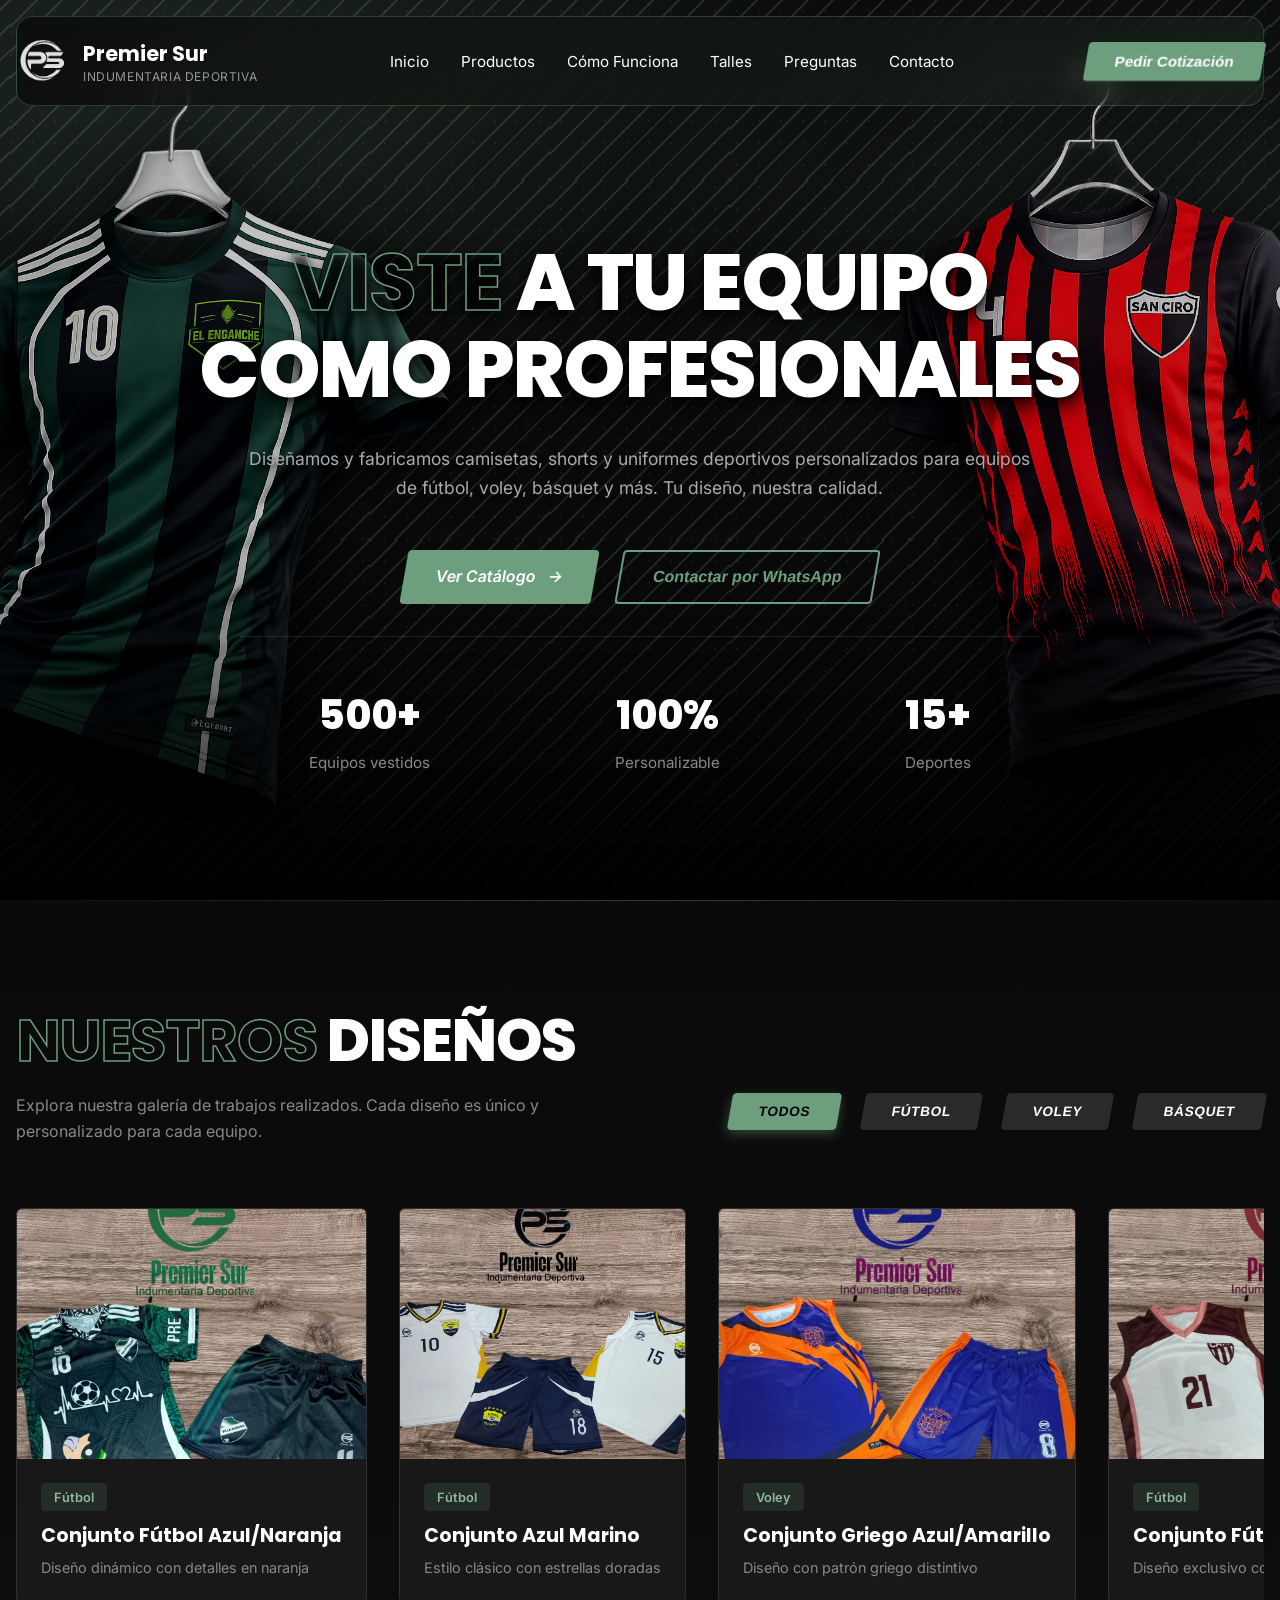
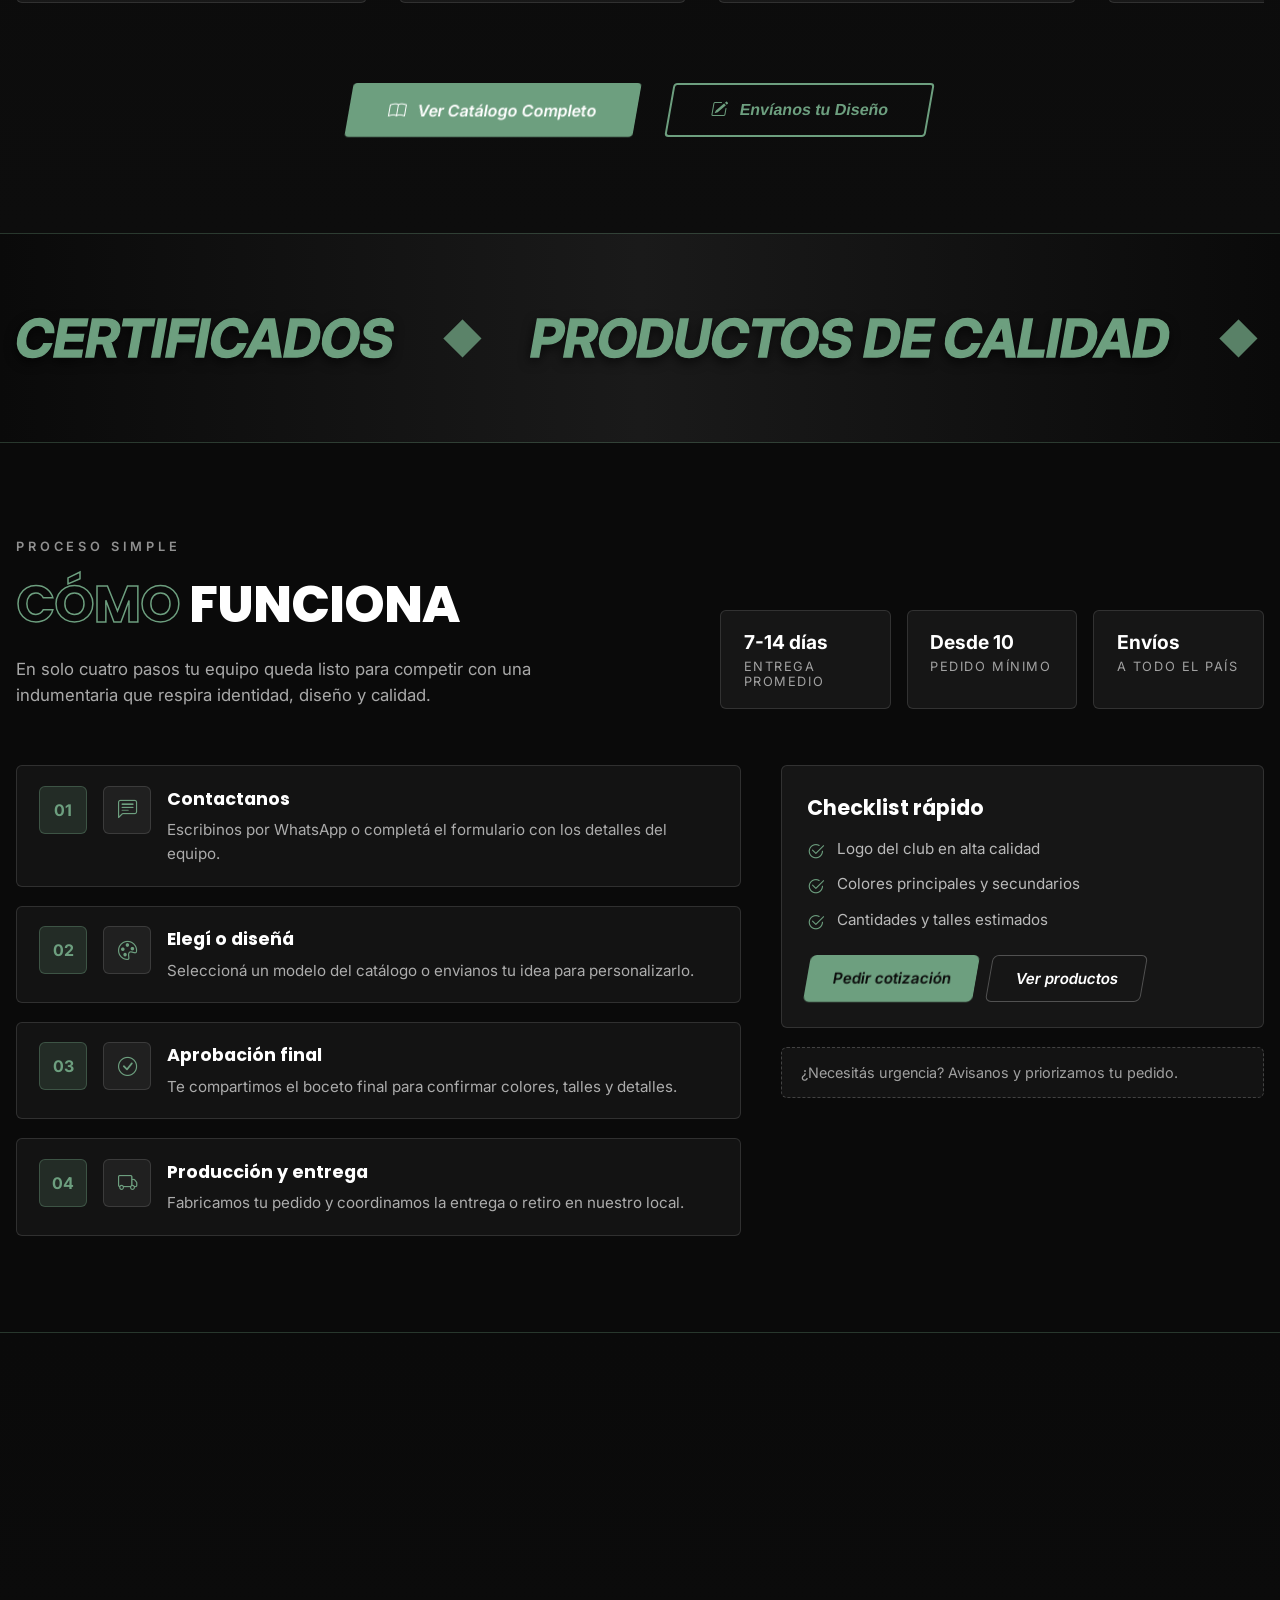
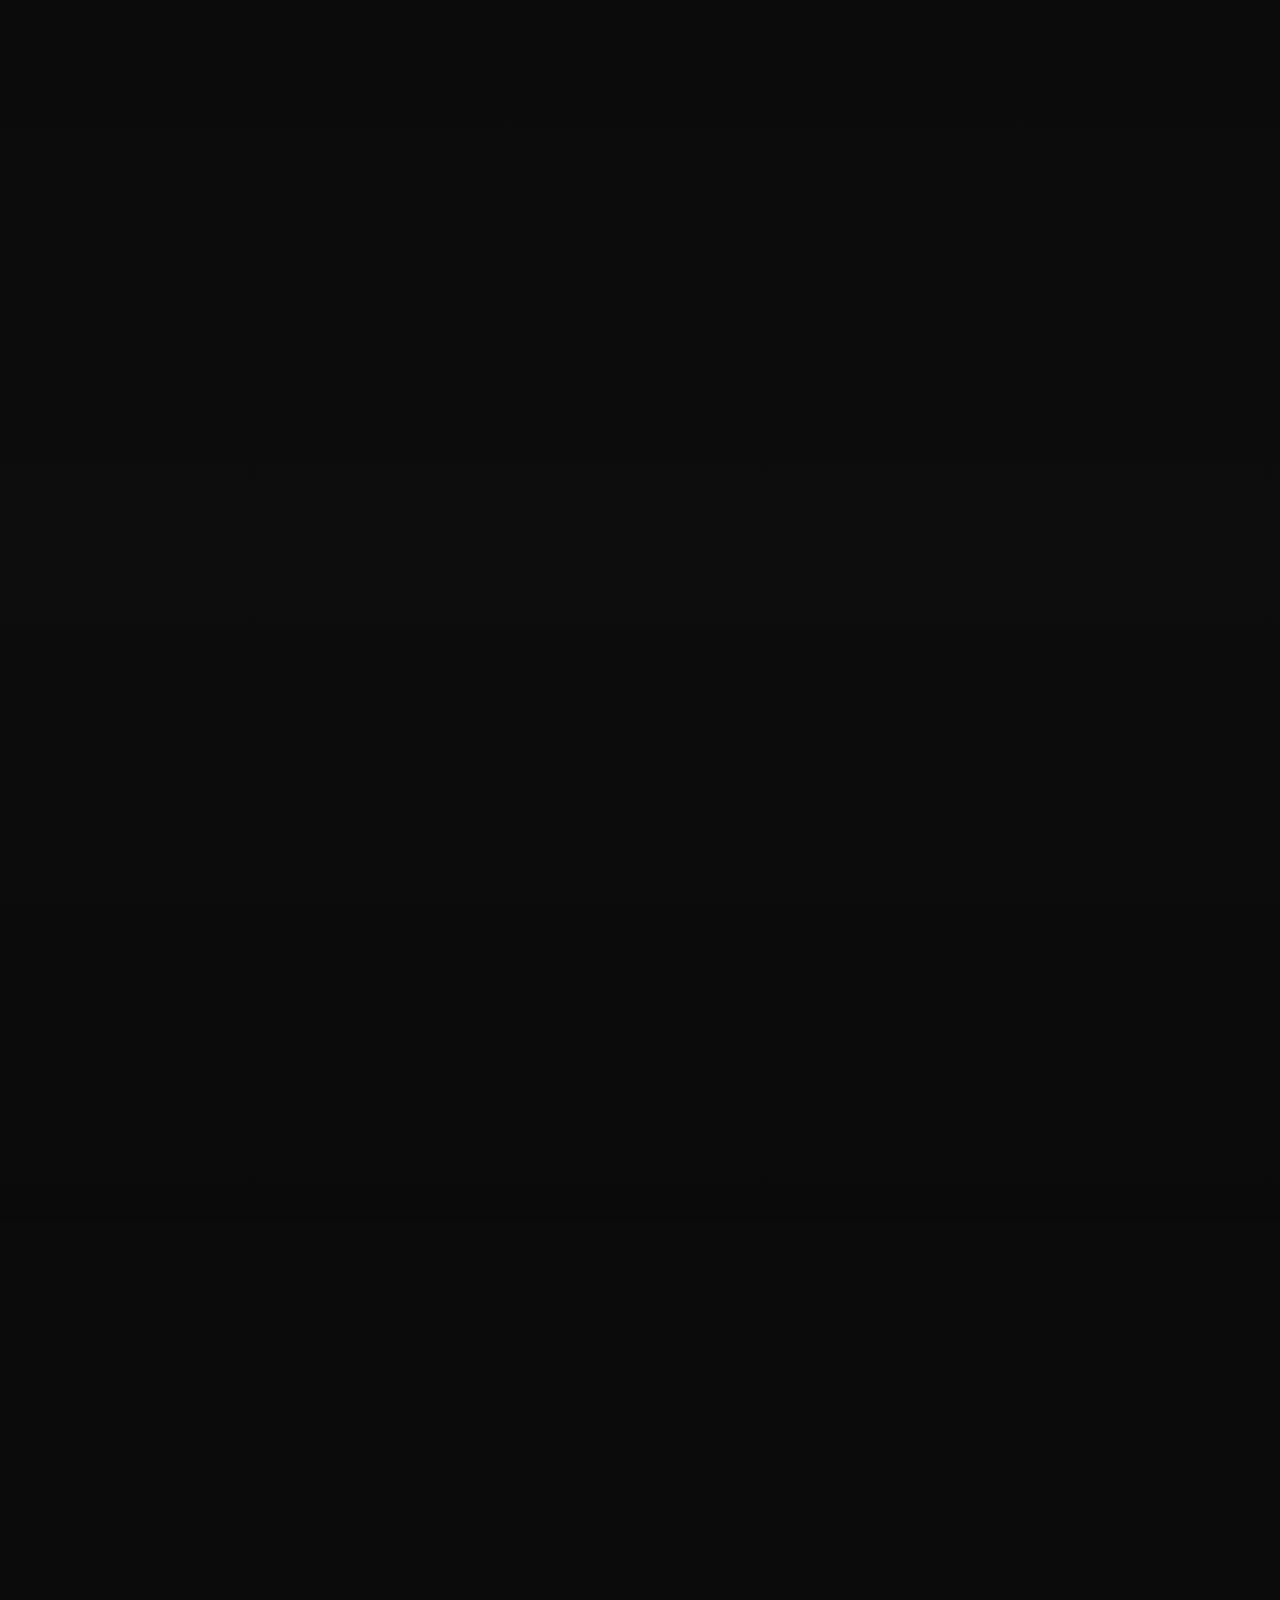
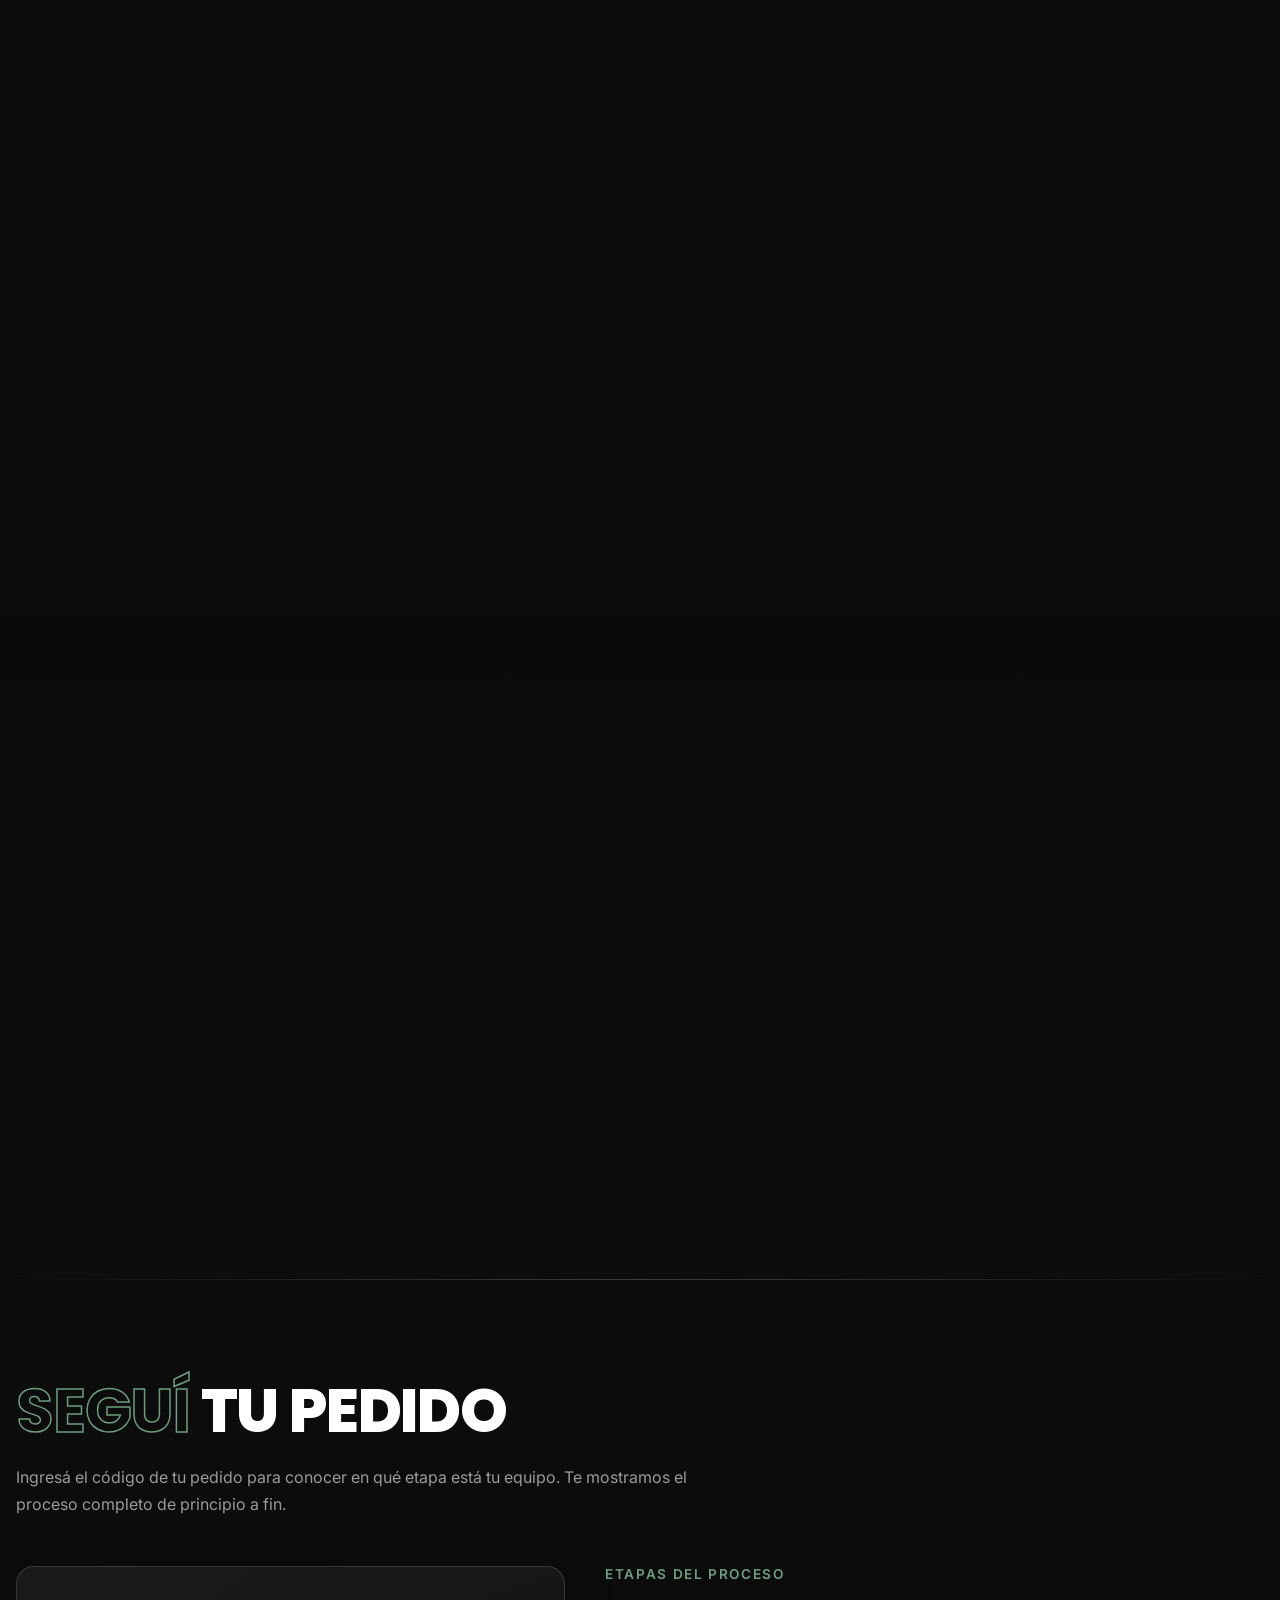
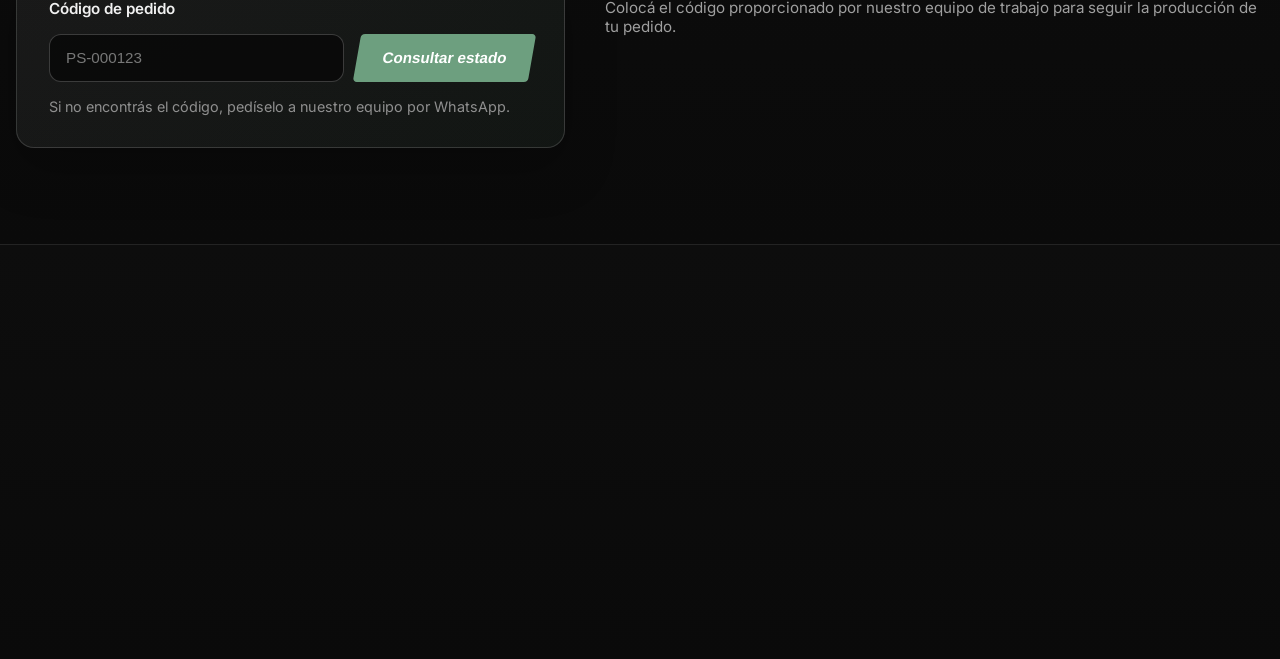
==== commit 23204789: "Add files via upload" ====
--- a/index.html
+++ b/index.html
@@ -78,11 +78,11 @@
       </ul>
     </nav>
 
-    <!-- Hero Section -->
-    <section class="hero" id="inicio">
-      <img
-        src="assets/Imagenes/Camiseta realista 2.png"
-        alt="Jugador posando con uniforme deportivo"
+    <!-- Hero Section -->
+    <section class="hero" id="inicio">
+      <img
+        src="assets/Imagenes/Camiseta realista 2.png"
+        alt="Jugador posando con uniforme deportivo"
         class="hero-player-bg"
         fetchpriority="high"
         decoding="async"
--- a/style.css
+++ b/style.css
@@ -500,29 +500,21 @@
       transparent 2px,
       transparent 18px
     ),
-    repeating-linear-gradient(
-      to bottom,
-      rgba(255, 255, 255, 0.04) 0px,
-      rgba(255, 255, 255, 0.04) 1px,
-      transparent 1px,
-      transparent 46px
-    ),
     radial-gradient(circle, rgba(255, 255, 255, 0.06) 1px, transparent 1px);
   background-size:
     100% 100%,
     100% 100%,
     180px 180px,
-    100% 100%,
     22px 22px;
   background-position:
     center,
     center,
     center,
-    center,
     0 0;
-  background-blend-mode: screen, screen, normal, normal, normal;
+  background-blend-mode: screen, screen, normal, normal;
   text-align: center;
   position: relative;
+  z-index: 0;
   overflow: hidden;
 }
 
@@ -542,11 +534,11 @@
   z-index: 2;
 }
 
-.hero-content {
-  max-width: 1300px;
-  margin-top: 0rem;
-  padding: 0 2rem;
-  position: relative;
+.hero-content {
+  max-width: 1300px;
+  margin-top: 0rem;
+  padding: 0 2rem;
+  position: relative;
   z-index: 3;
 }
 
@@ -619,11 +611,11 @@
   }
 }
 
-@keyframes slideInRight {
-  from {
-    opacity: 0;
-    transform: translate3d(
-      calc(var(--base-x) + var(--parallax-x) + 100px),
+@keyframes slideInRight {
+  from {
+    opacity: 0;
+    transform: translate3d(
+      calc(var(--base-x) + var(--parallax-x) + 100px),
       calc(var(--base-y) + var(--parallax-y)),
       0
     );
@@ -635,12 +627,13 @@
       calc(var(--base-y) + var(--parallax-y)),
       0
     );
-  }
-}
-
-.hero-subtitle {
-  color: #888;
-  font-size: clamp(0.9rem, 0.25vw + 0.8rem, 0.95rem);
+  }
+}
+
+
+.hero-subtitle {
+  color: #888;
+  font-size: clamp(0.9rem, 0.25vw + 0.8rem, 0.95rem);
   margin-bottom: 1.5rem;
   letter-spacing: 0.05em;
   display: inline-flex;
@@ -657,20 +650,20 @@
   color: #fff;
 }
 
-.hero-title {
-  font-family: "Poppins", sans-serif;
-  font-size: clamp(4.8rem, 3.4vw + 2.2rem, 6rem);
-  font-weight: 800;
-  line-height: 1.1;
-  margin-bottom: 2rem;
-  letter-spacing: -0.02em;
-  width: 100%;
-  text-shadow:
-    0 2px 4px rgba(0, 0, 0, 0.37),
-    0 4px 8px rgba(0, 0, 0, 0.319),
-    0 8px 16px rgba(0, 0, 0, 0.6),
-    0 12px 24px rgba(0, 0, 0, 0.5);
-}
+.hero-title {
+  font-family: "Poppins", sans-serif;
+  font-size: clamp(4.8rem, 3.4vw + 2.2rem, 6rem);
+  font-weight: 800;
+  line-height: 1.1;
+  margin-bottom: 2rem;
+  letter-spacing: -0.02em;
+  width: 100%;
+  text-shadow:
+    0 2px 4px rgba(0, 0, 0, 0.37),
+    0 4px 8px rgba(0, 0, 0, 0.319),
+    0 8px 16px rgba(0, 0, 0, 0.6),
+    0 12px 24px rgba(0, 0, 0, 0.5);
+}
 
 .hero-description {
   font-size: clamp(1rem, 0.35vw + 0.9rem, 1.1rem);
@@ -1168,12 +1161,13 @@
     font-size: 0.9rem;
   }
 
-  .hero-title {
-    font-size: 2.2rem;
-    line-height: 1.3;
-    margin-bottom: 1.5rem;
-    letter-spacing: -0.01em;
-  }
+  .hero-title {
+    font-size: 2.2rem;
+    line-height: 1.3;
+    margin-bottom: 1.5rem;
+    letter-spacing: -0.01em;
+  }
+
 
   .hero-description {
     font-size: 0.95rem;
@@ -1231,9 +1225,9 @@
     filter: drop-shadow(0 18px 35px rgb(0, 0, 0)) brightness(0.78);
   }
 
-  .hero-player-bg-right {
-    display: none;
-  }
+  .hero-player-bg-right {
+    display: none;
+  }
 
   .logo-text h1 {
     font-size: 1rem;
@@ -1333,8 +1327,8 @@
   .como-step {
     grid-template-columns: 1fr;
   }
-}
-
+}
+
 /* ═══════════════════════════════════════════════════════════════════ */
 /* SECCIÓN 3.5: BANNER ANIMADO                                          */
 /* ═══════════════════════════════════════════════════════════════════ */
